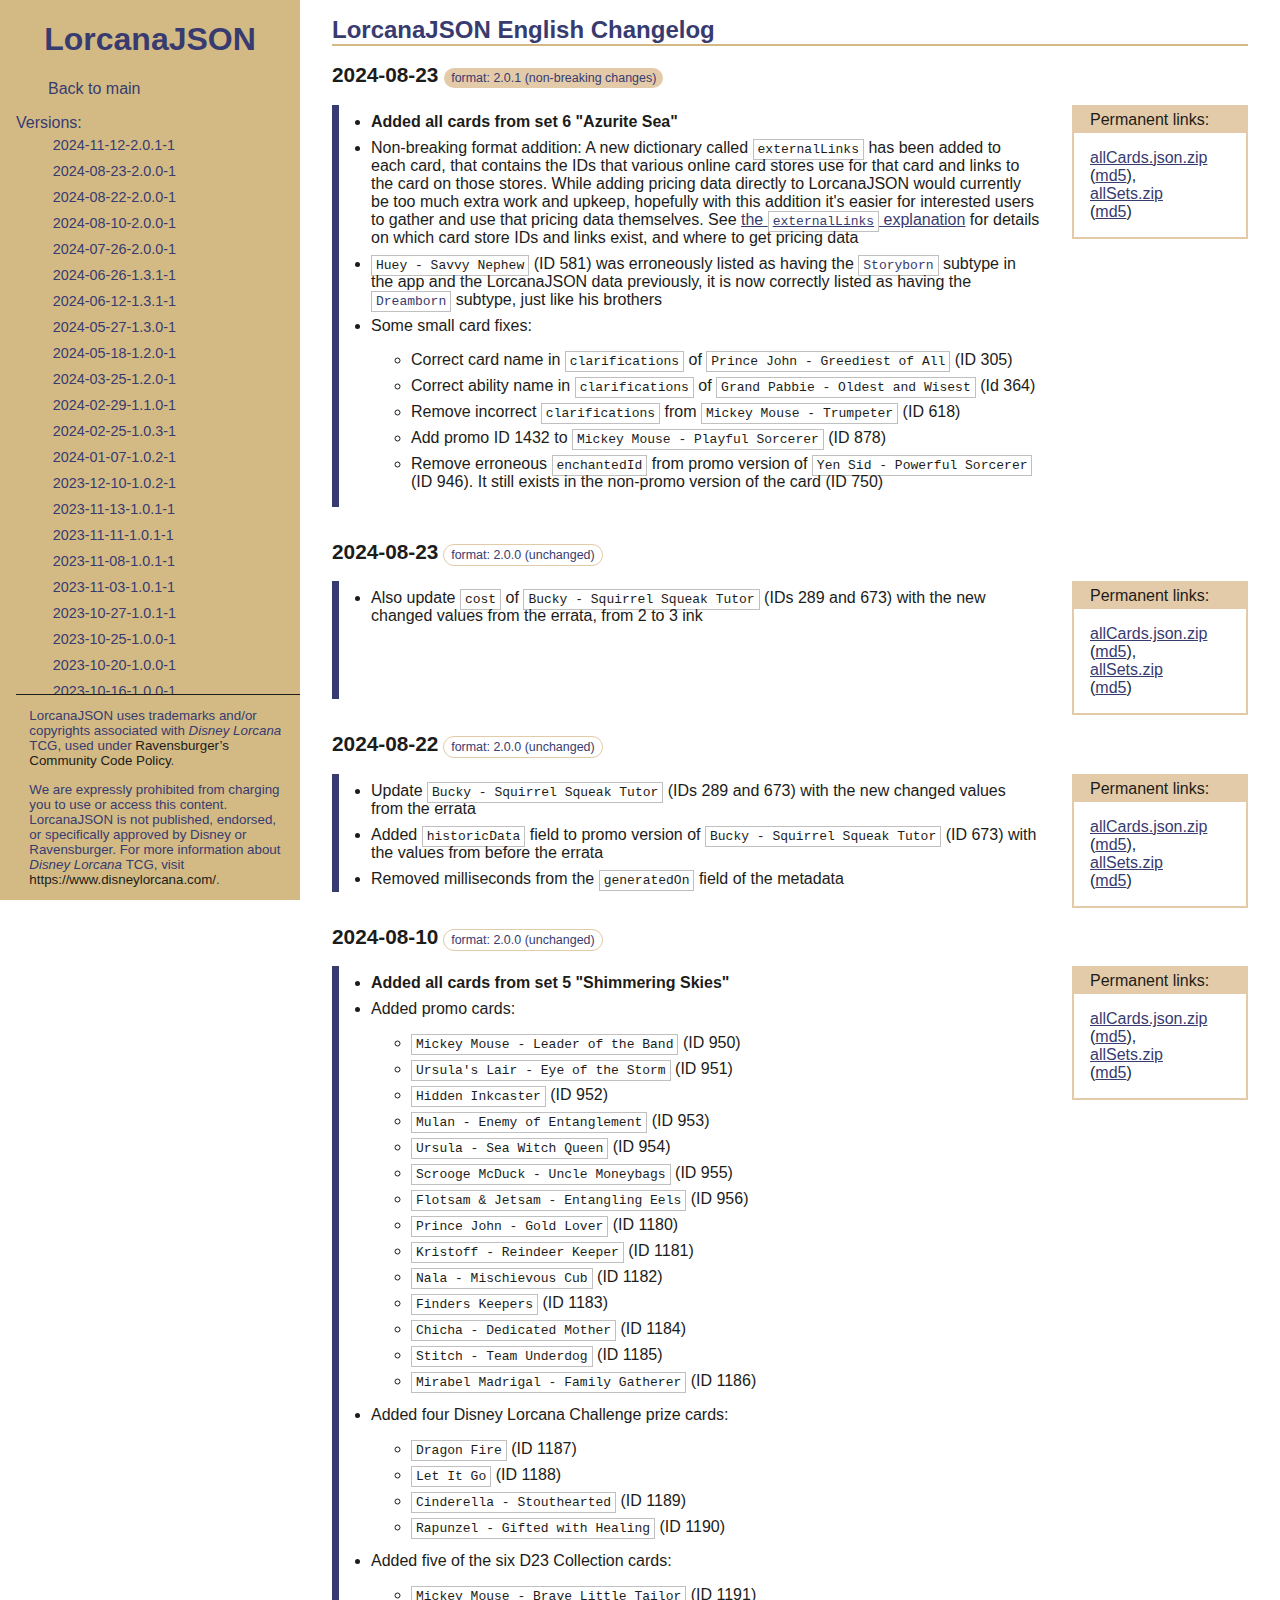
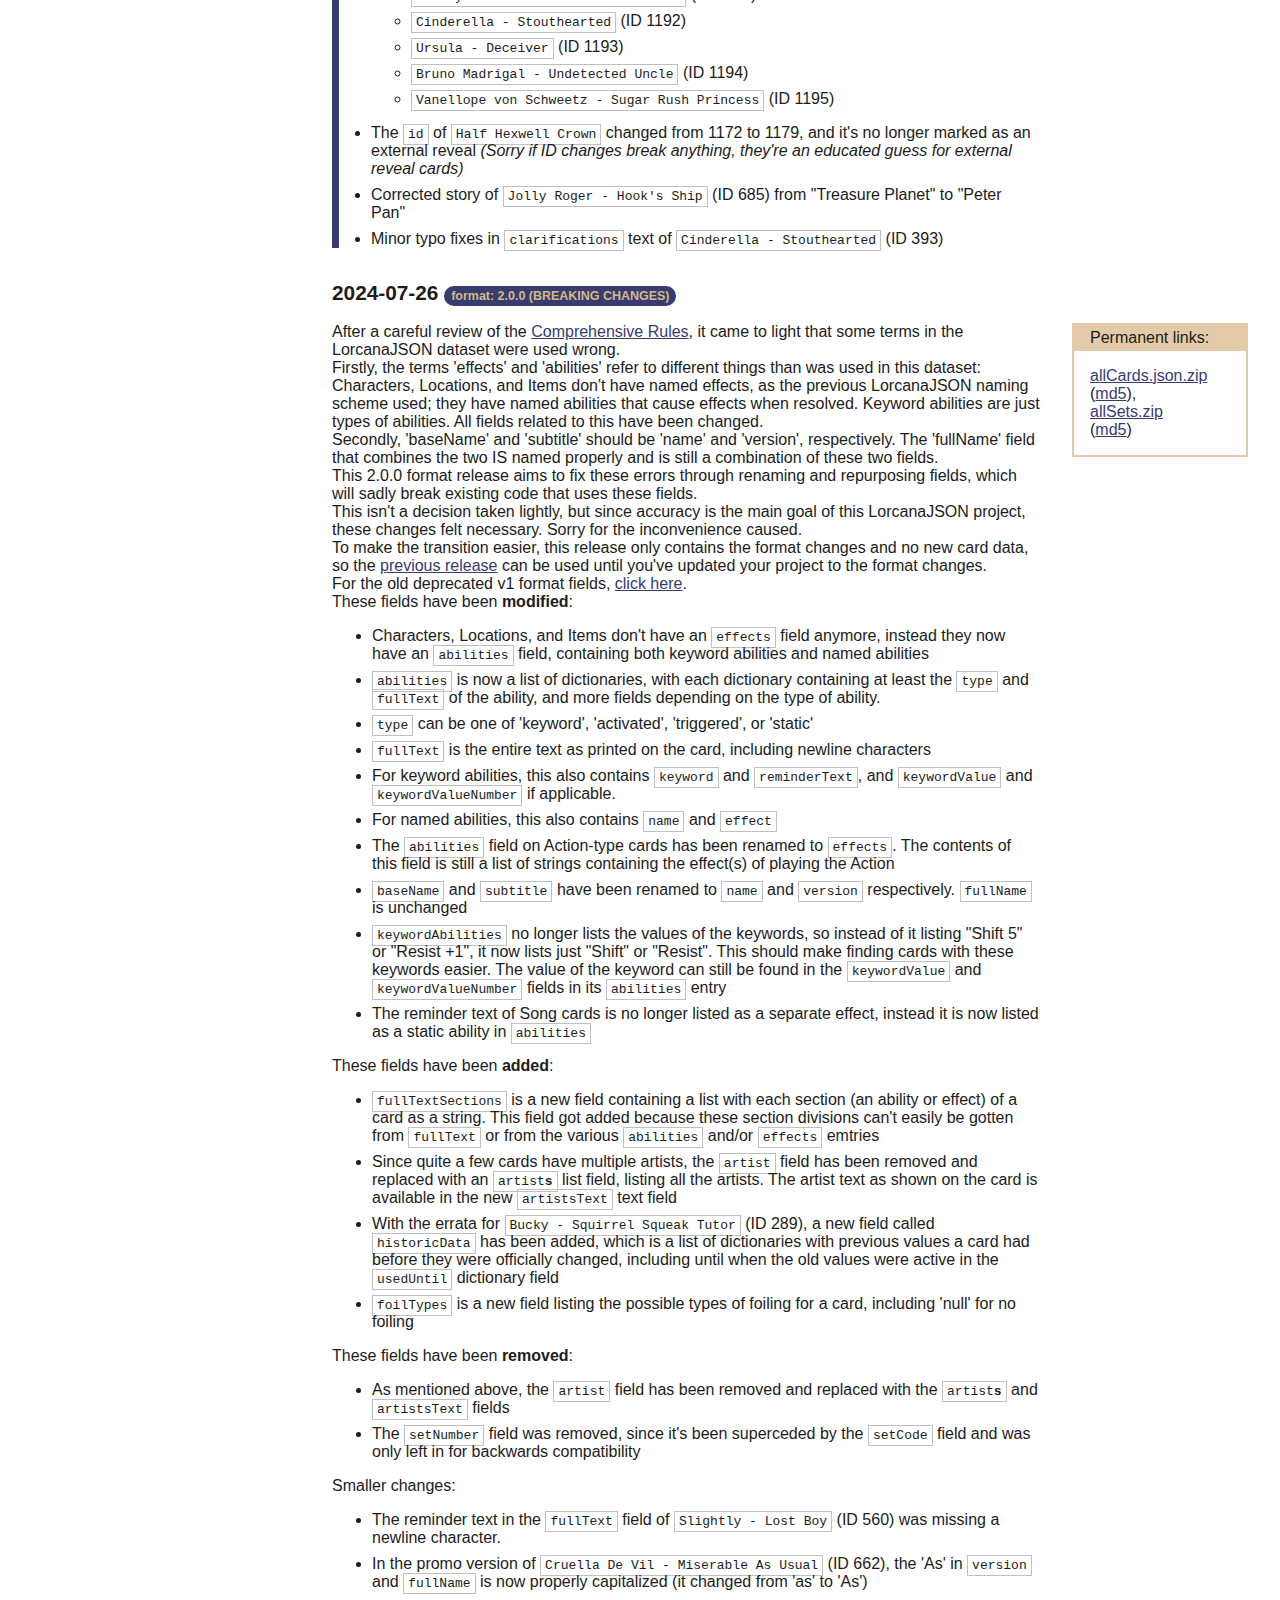
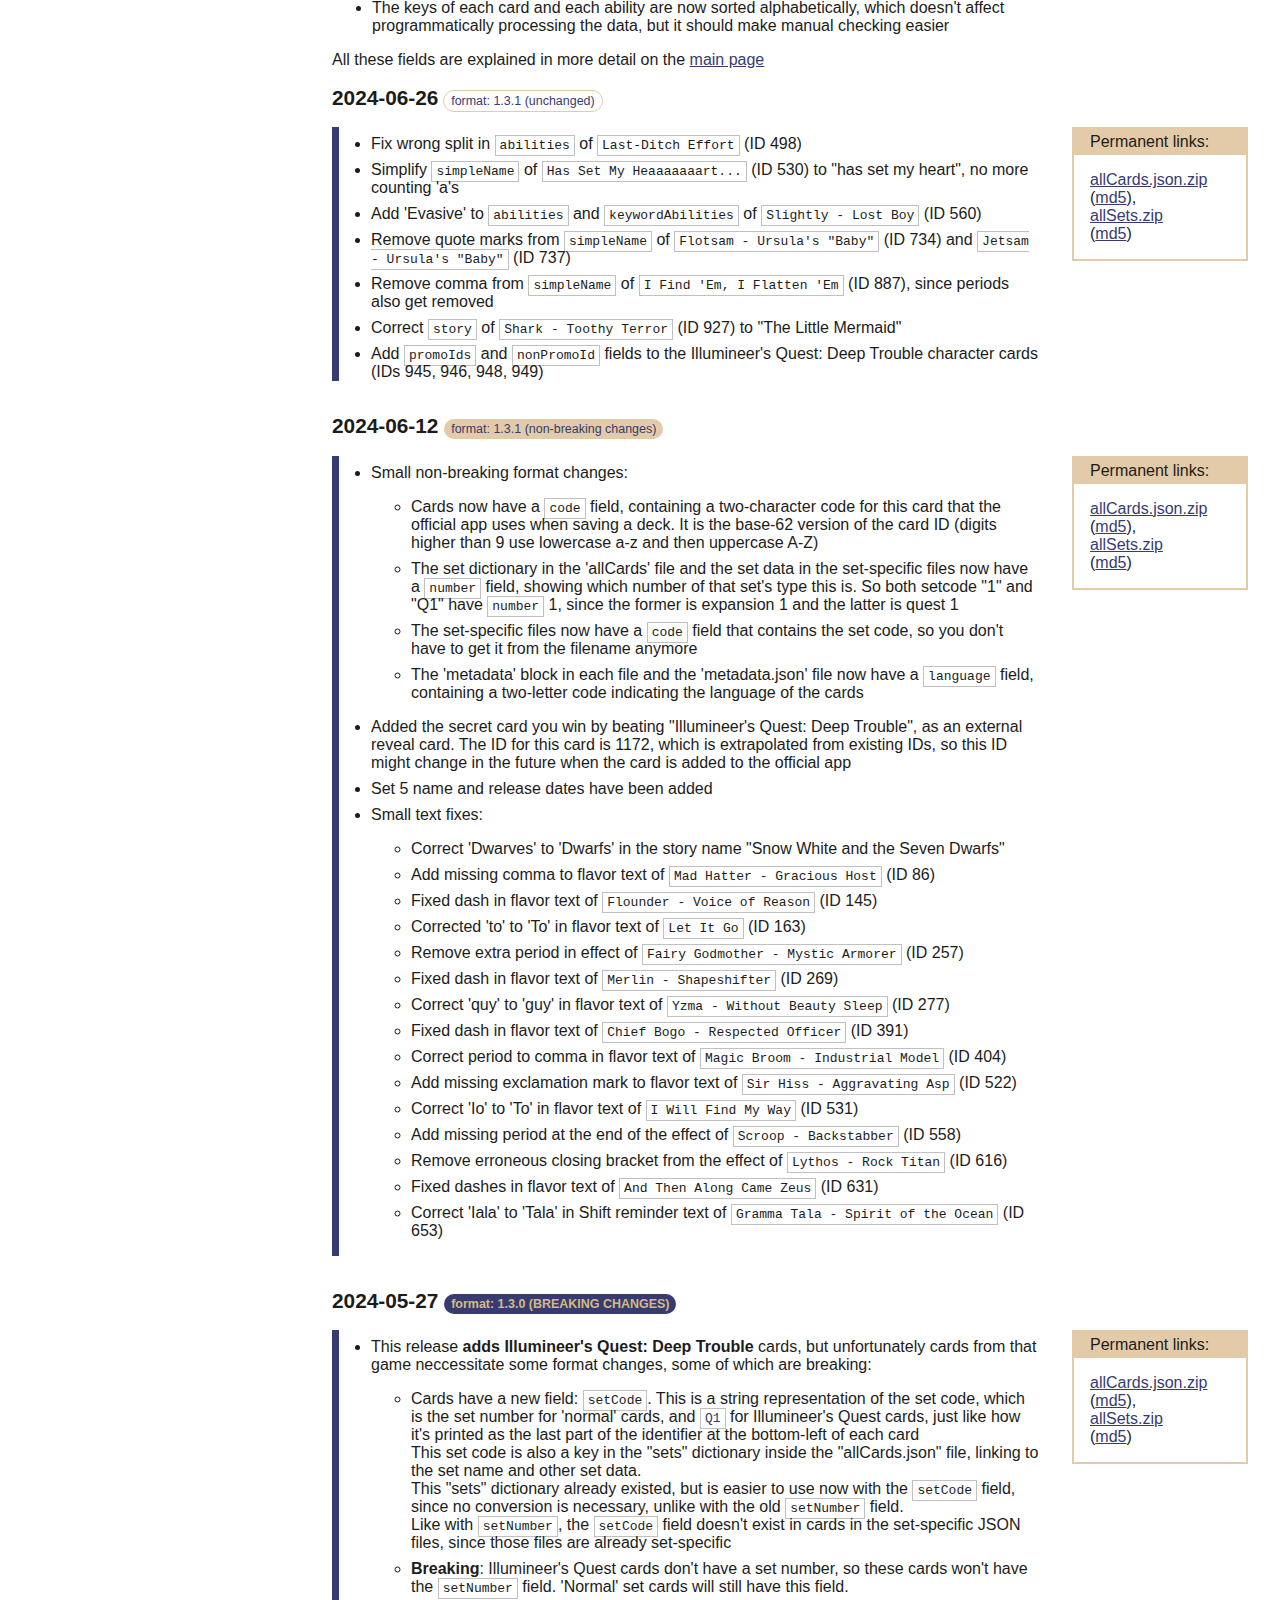
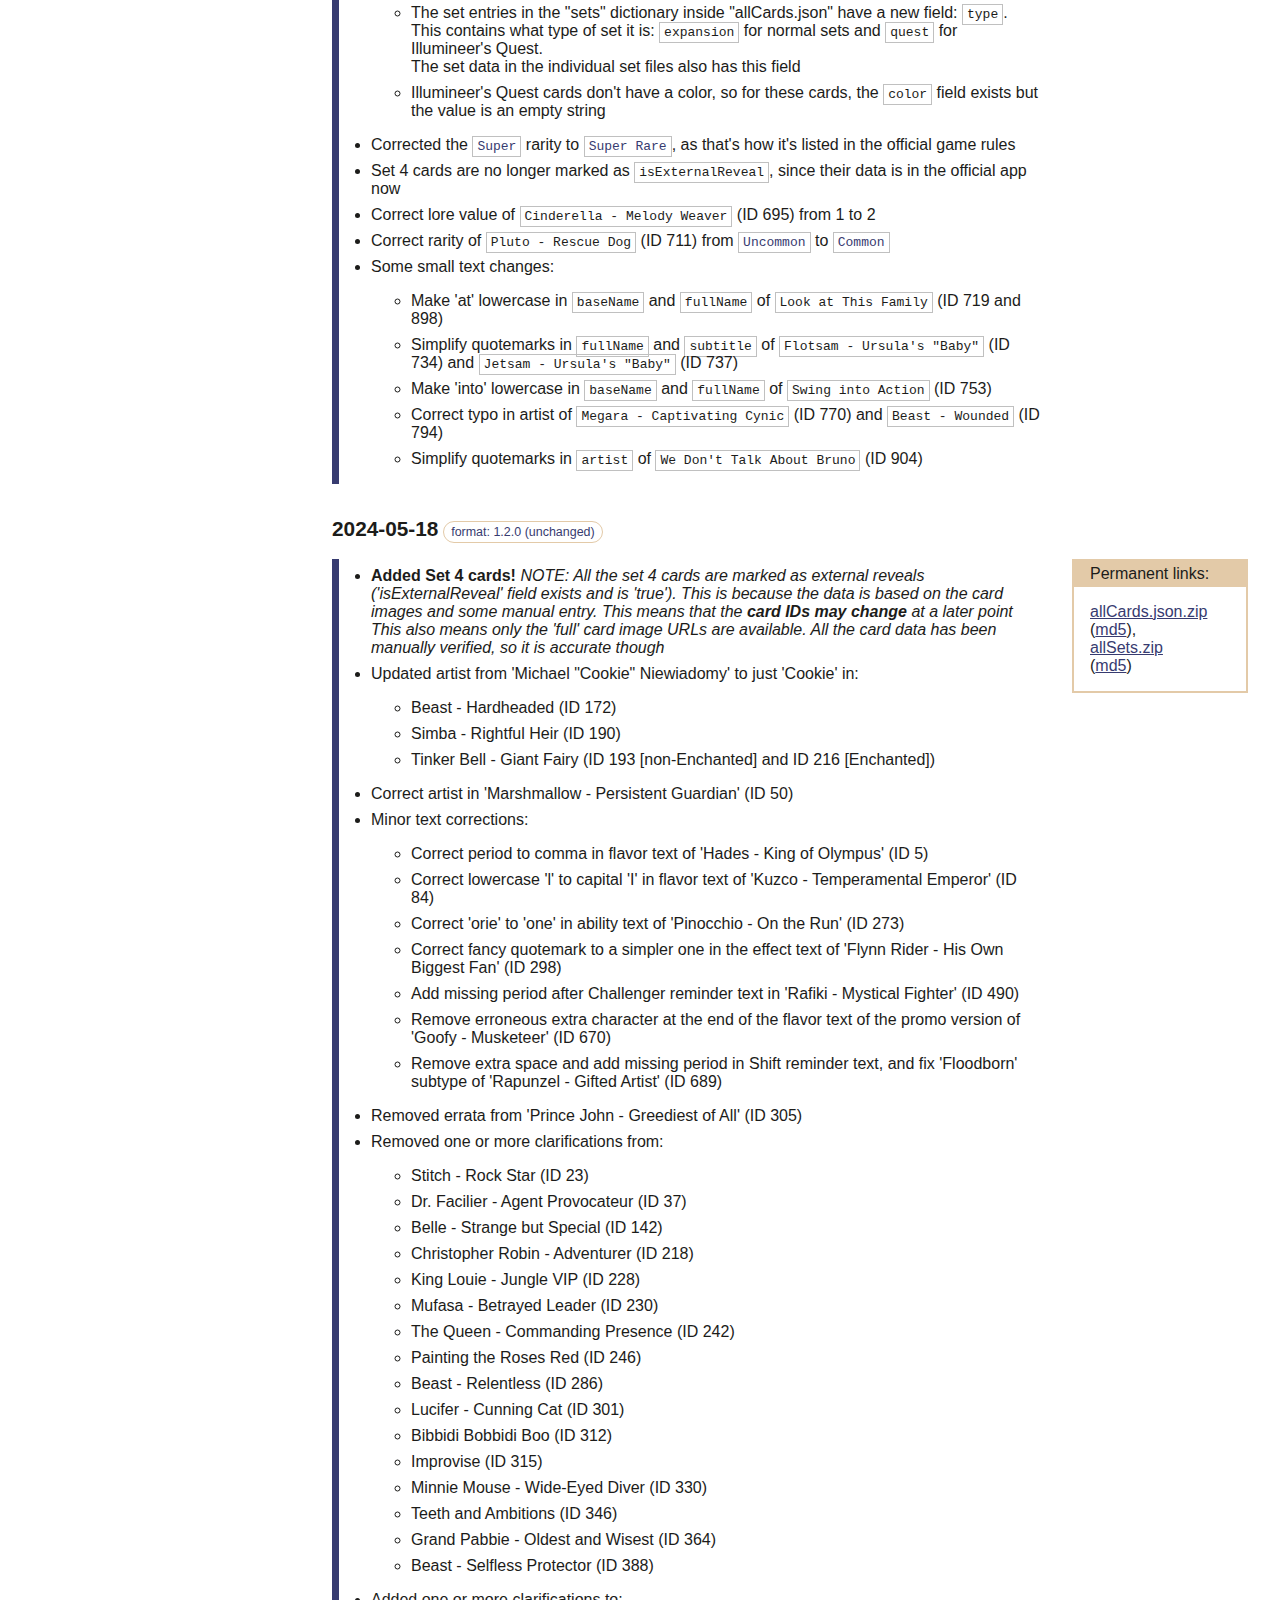
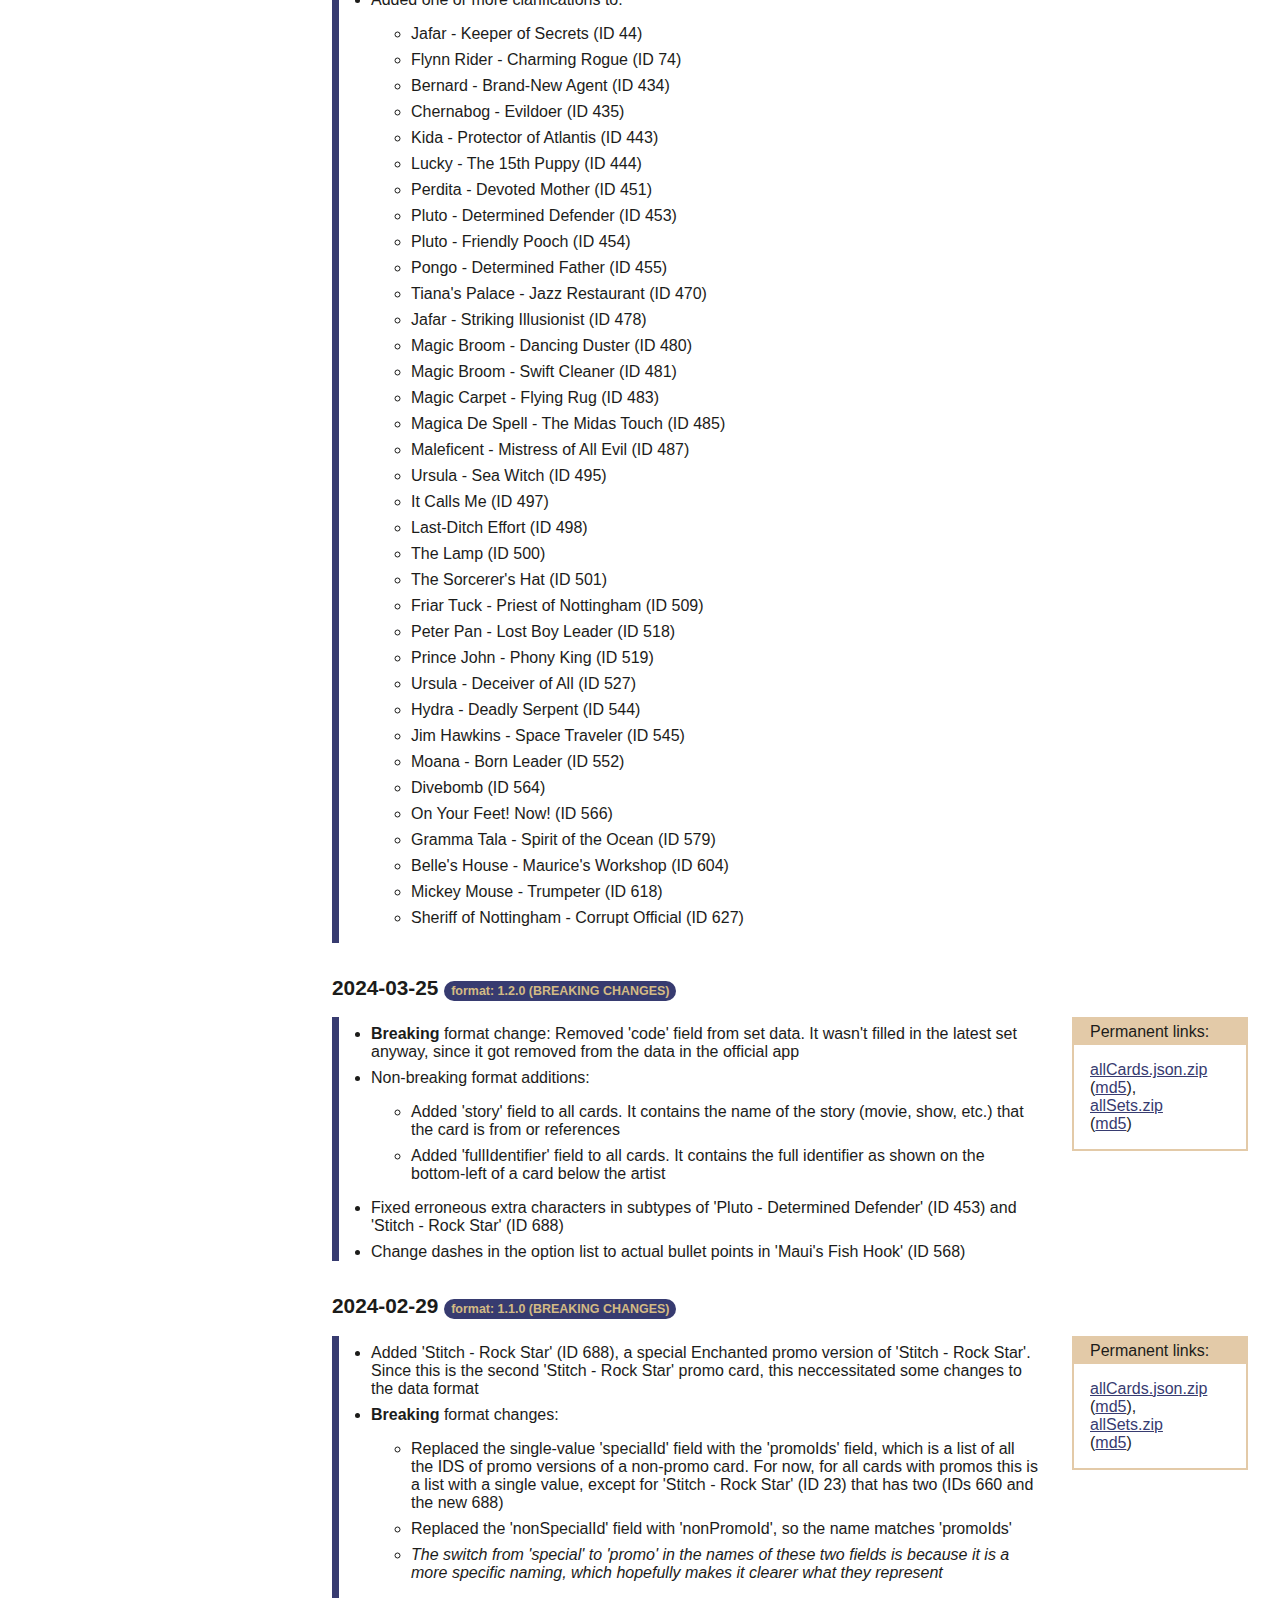
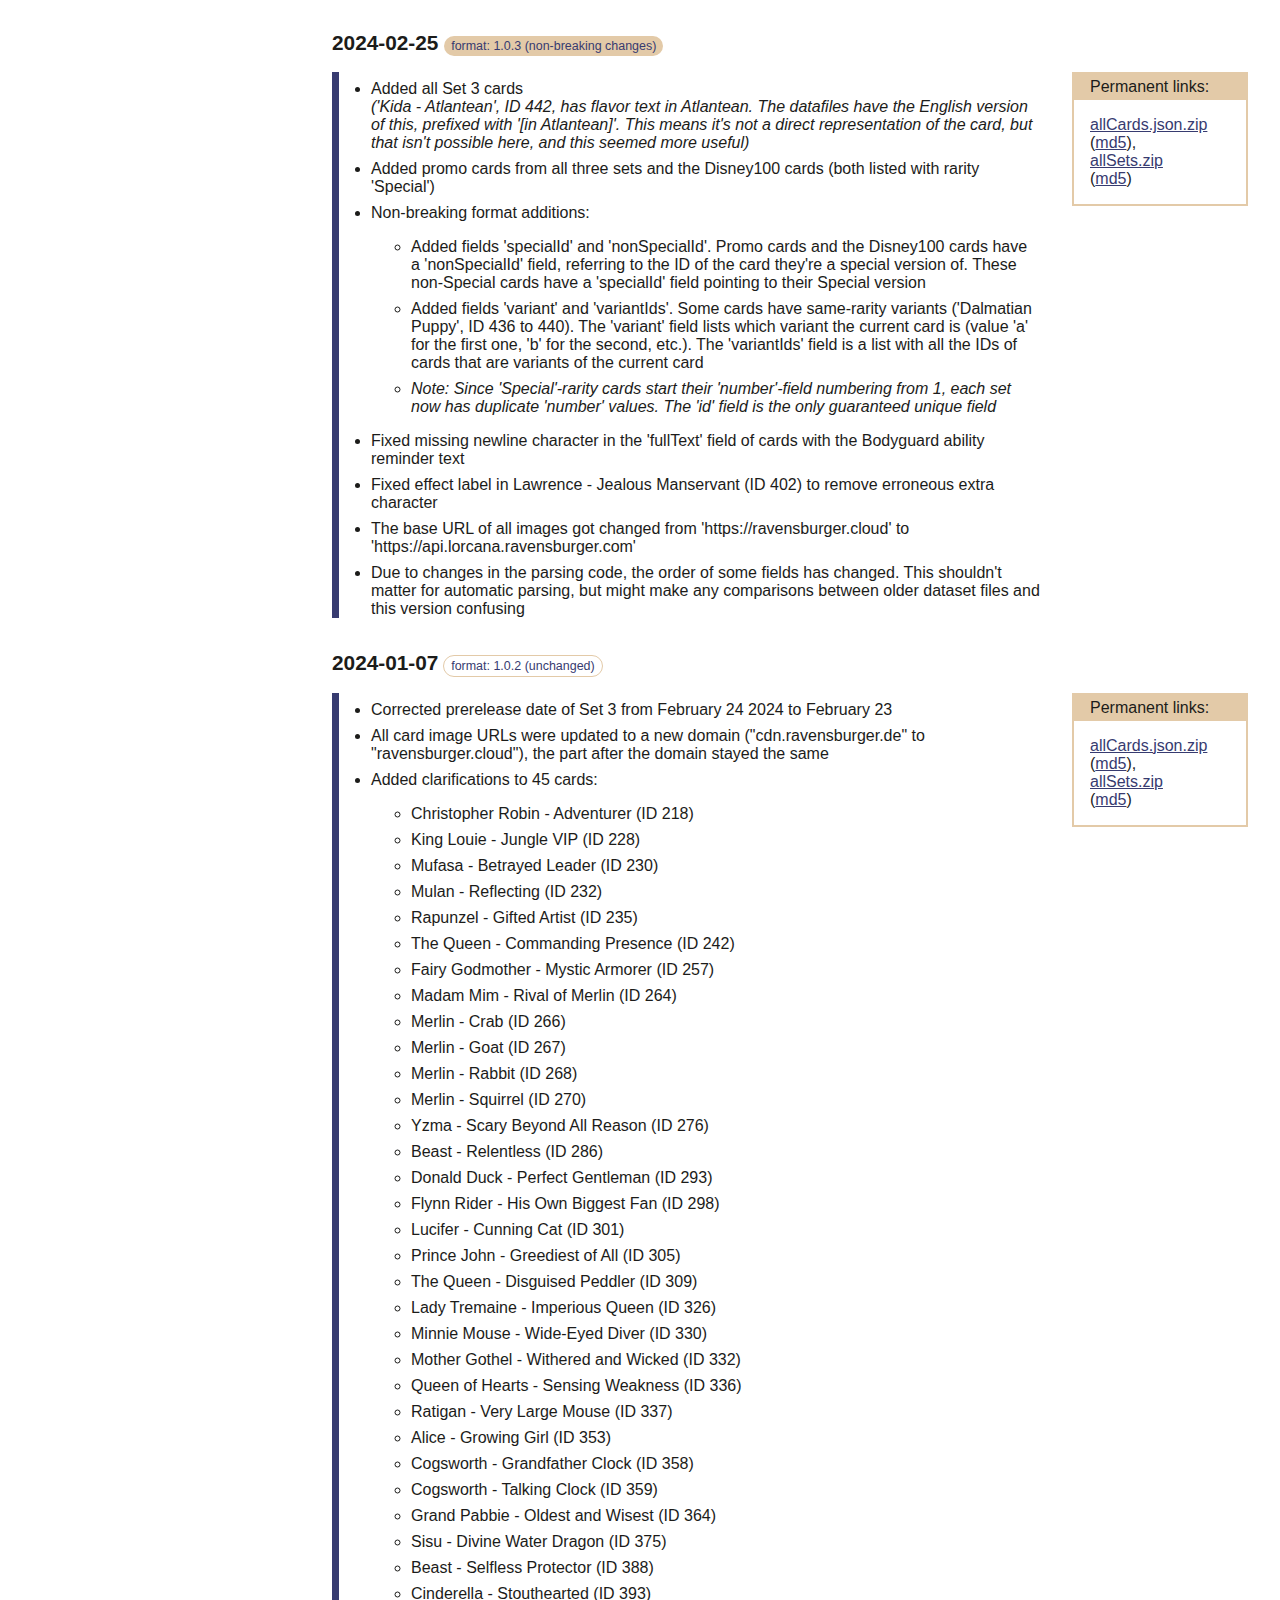
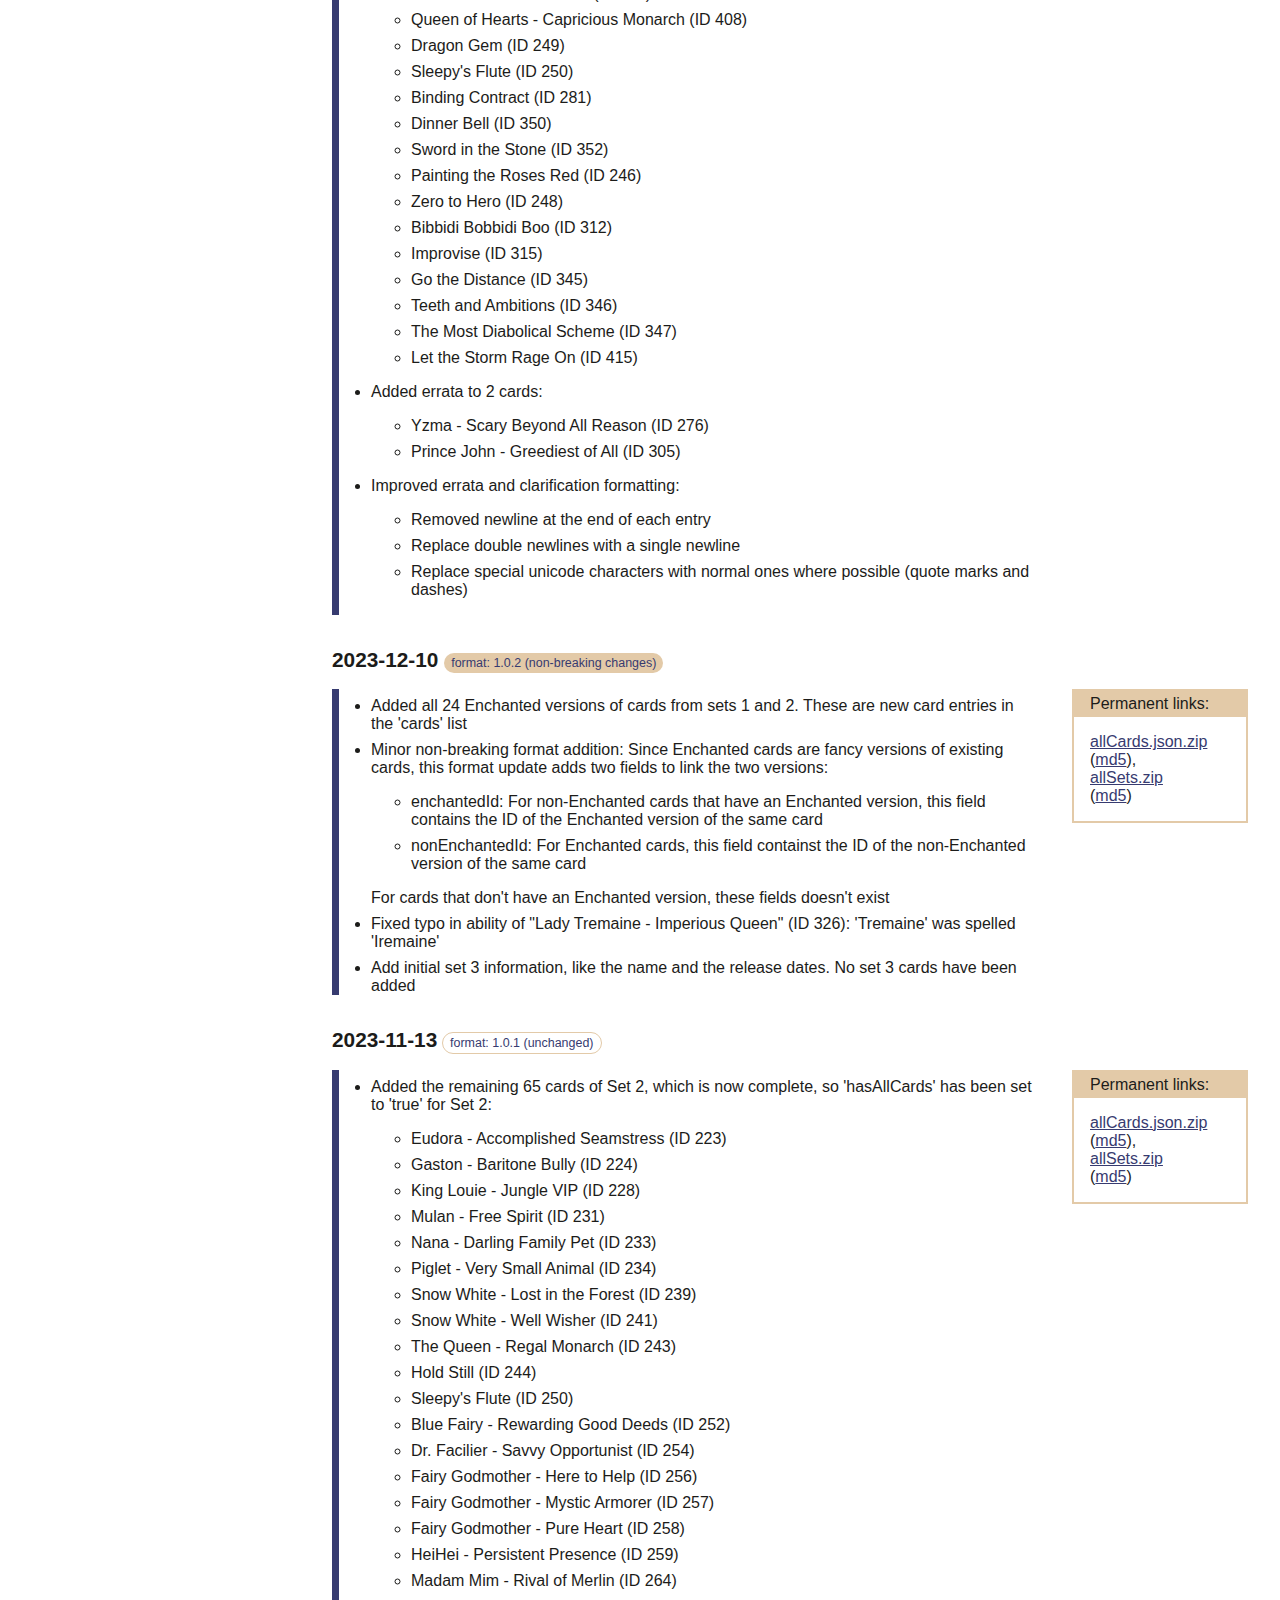
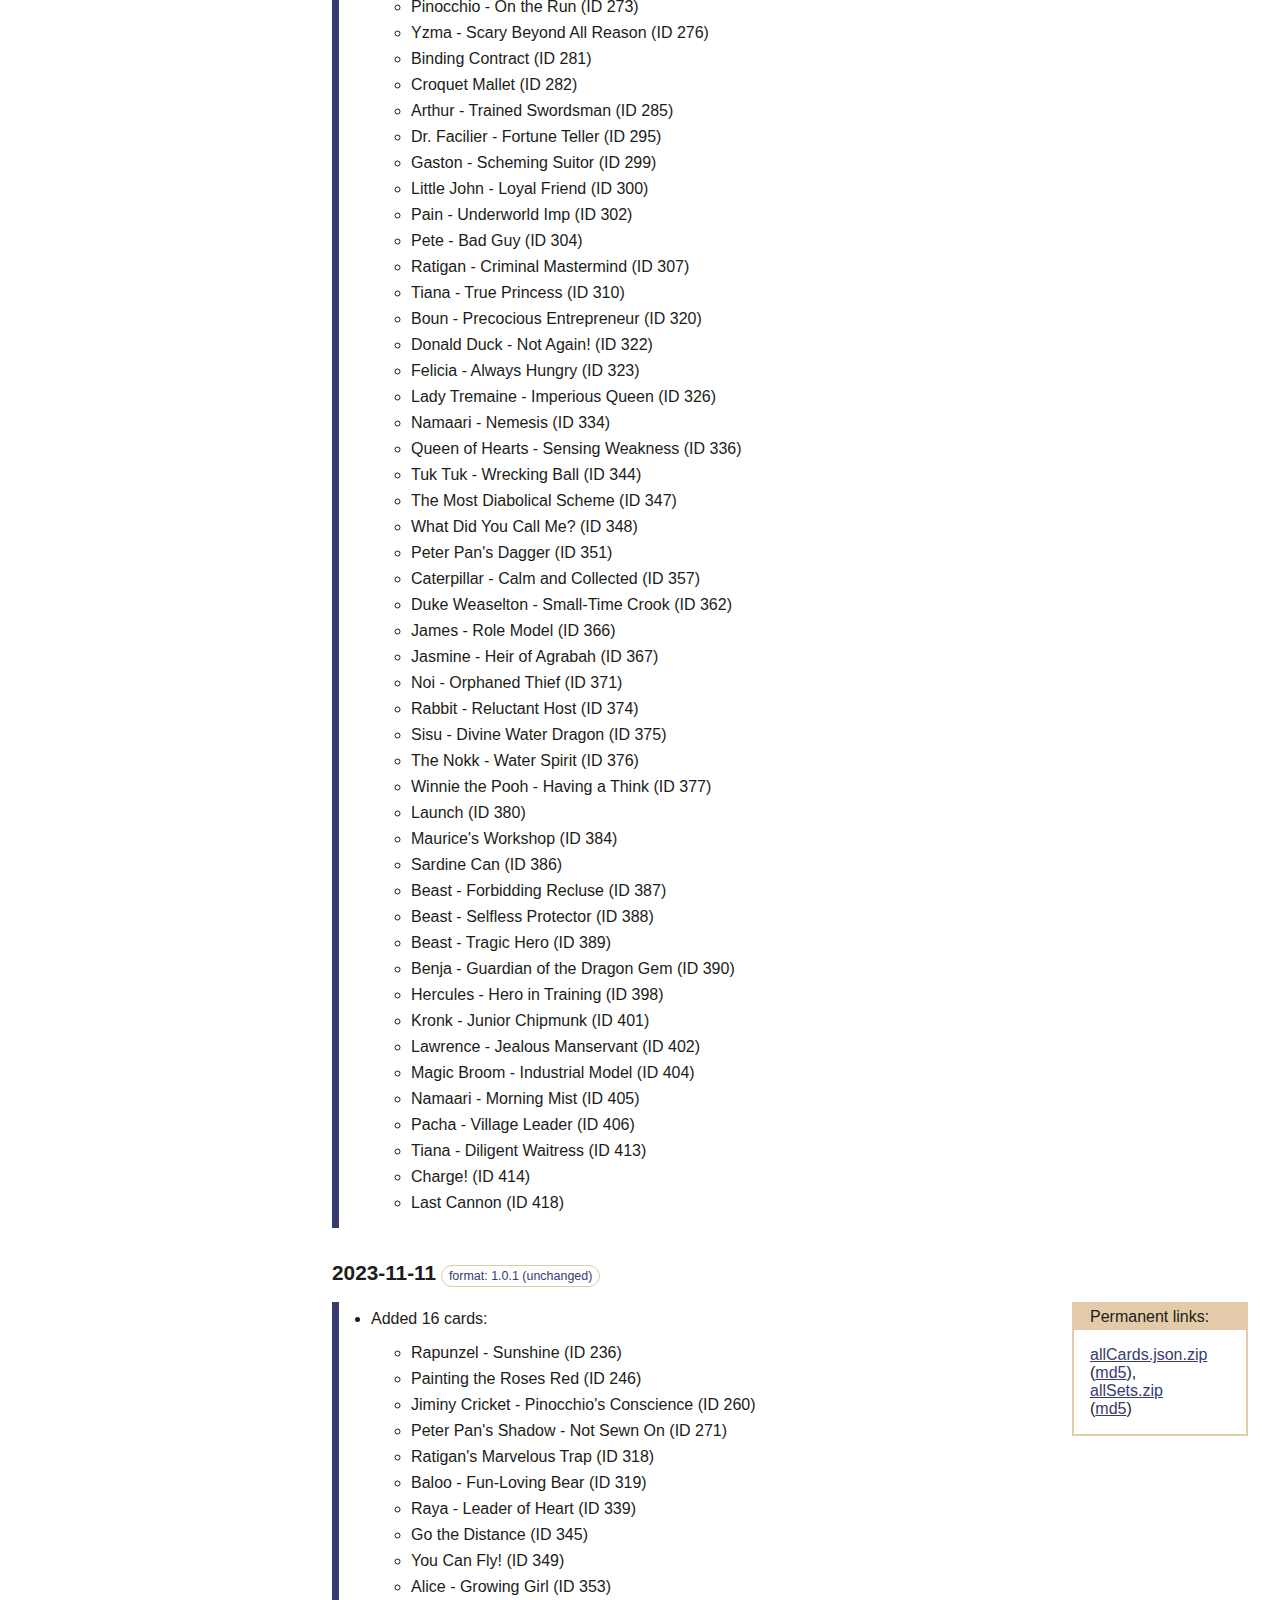
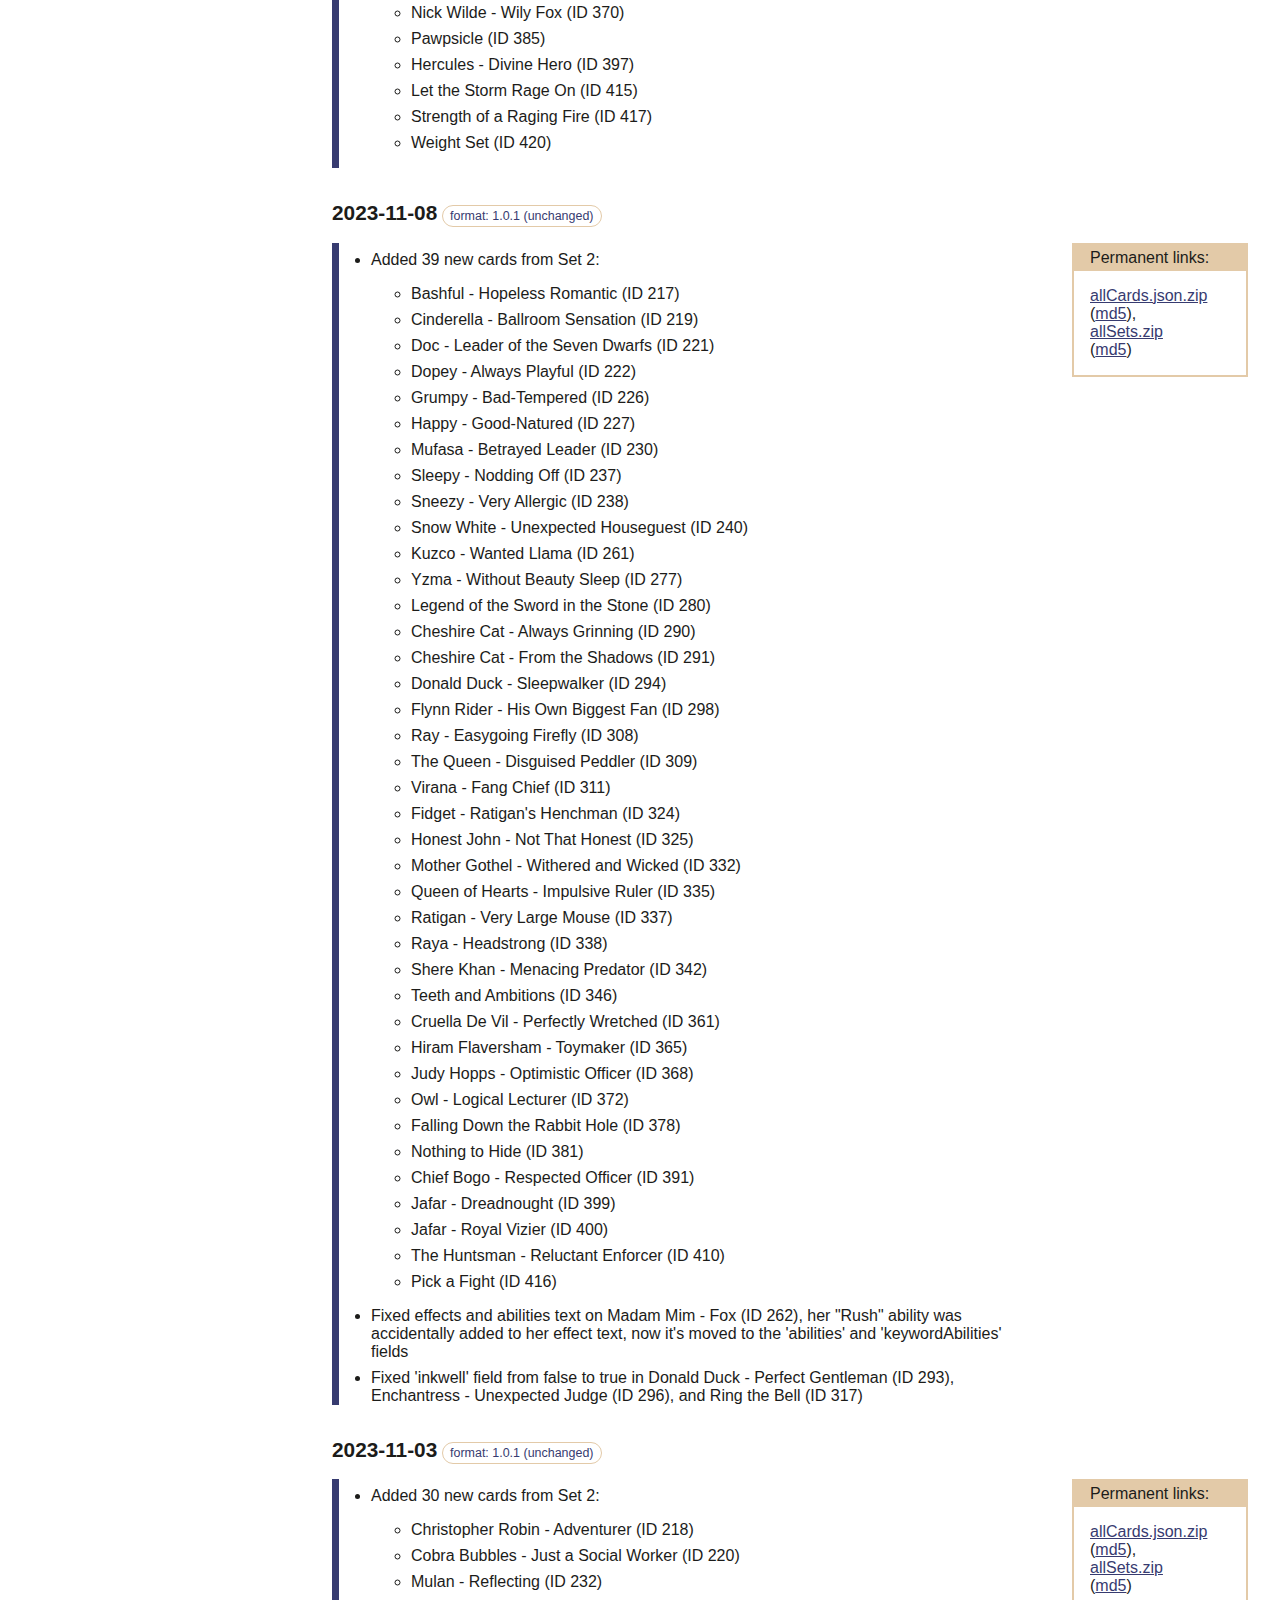
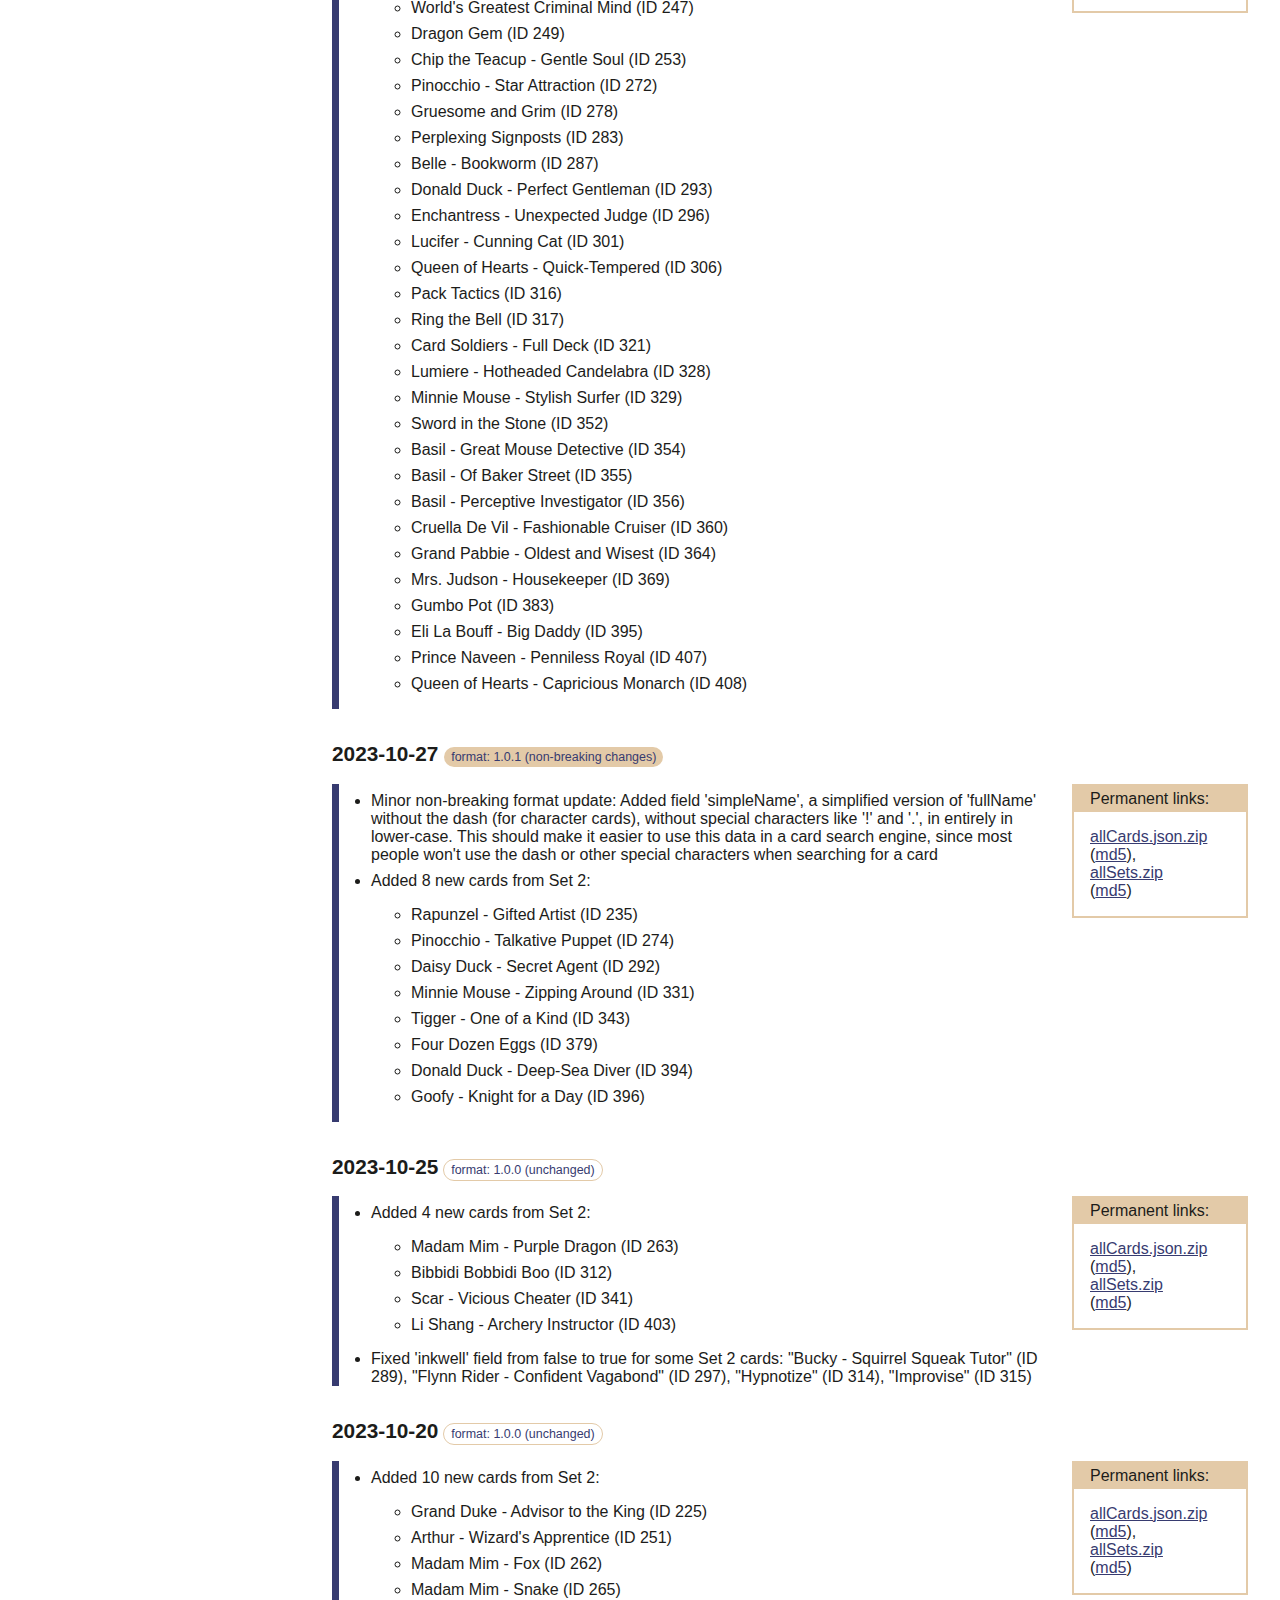
==== changelog.html @ c016c128 "Add changelog for adding Set 6 and 'externalLinks'" ====
<!DOCTYPE html>
<html lang="en">
<head>
    <meta charset="UTF-8">
    <meta name="viewport" content="width=device-width, initial-scale=1">
    <link rel="stylesheet" href="styles.css"/>
    <title>LorcanaJSON English Changelog</title>
    <meta name="description" content="LorcanaJSON - Disney Lorcana card info in an easy data format"/>
    <meta name="robots" content="index,nofollow"/>
</head>

<body>
<input type="checkbox" id="sidebar-button" autocomplete="off" />
<aside id="sidebar">
    <h1>LorcanaJSON</h1>
    <ul>
        <li>
            <a href="index.html"><i18n>Back to main</i18n></a>
        </li>
    </ul>
    <p>
        <i18n>Versions:</i18n>
    </p>
    <ul id="versions-toc">
        <li><a href="#v2024-11-12-2.0.1-1">2024-11-12-2.0.1-1</a></li>
        <li><a href="#v2024-08-23-2.0.0-1">2024-08-23-2.0.0-1</a></li>
        <li><a href="#v2024-08-22-2.0.0-1">2024-08-22-2.0.0-1</a></li>
        <li><a href="#v2024-08-10-2.0.0-1">2024-08-10-2.0.0-1</a></li>
        <li><a href="#v2024-07-26-2.0.0-1">2024-07-26-2.0.0-1</a></li>
        <li><a href="#v2024-06-26-1.3.1-1">2024-06-26-1.3.1-1</a></li>
        <li><a href="#v2024-06-12-1.3.1-1">2024-06-12-1.3.1-1</a></li>
        <li><a href="#v2024-05-27-1.3.0-1">2024-05-27-1.3.0-1</a></li>
        <li><a href="#v2024-05-18-1.2.0-1">2024-05-18-1.2.0-1</a></li>
        <li><a href="#v2024-03-25-1.2.0-1">2024-03-25-1.2.0-1</a></li>
        <li><a href="#v2024-02-29-1.1.0-1">2024-02-29-1.1.0-1</a></li>
        <li><a href="#v2024-02-25-1.0.3-1">2024-02-25-1.0.3-1</a></li>
        <li><a href="#v2024-01-07-1.0.2-1">2024-01-07-1.0.2-1</a></li>
        <li><a href="#v2023-12-10-1.0.2-1">2023-12-10-1.0.2-1</a></li>
        <li><a href="#v2023-11-13-1.0.1-1">2023-11-13-1.0.1-1</a></li>
        <li><a href="#v2023-11-11-1.0.1-1">2023-11-11-1.0.1-1</a></li>
        <li><a href="#v2023-11-08-1.0.1-1">2023-11-08-1.0.1-1</a></li>
        <li><a href="#v2023-11-03-1.0.1-1">2023-11-03-1.0.1-1</a></li>
        <li><a href="#v2023-10-27-1.0.1-1">2023-10-27-1.0.1-1</a></li>
        <li><a href="#v2023-10-25-1.0.0-1">2023-10-25-1.0.0-1</a></li>
        <li><a href="#v2023-10-20-1.0.0-1">2023-10-20-1.0.0-1</a></li>
        <li><a href="#v2023-10-16-1.0.0-1">2023-10-16-1.0.0-1</a></li>
        <li><a href="#v2023-10-10-1.0.0-1">2023-10-10-1.0.0-1</a></li>
        <li><a href="#v2023-10-08-1.0.0-1">2023-10-08-1.0.0-1</a></li>
    </ul>

    <footer>
        <p>
            <i18n>
                LorcanaJSON uses trademarks and/or copyrights associated with
                <span class="lorcana">Disney Lorcana <span class="TCG">TCG</span></span>, used under
                <a href="https://cdn.ravensburger.com/lorcana/community-code-en" target="_blank">Ravensburger’s Community Code Policy</a>.
            </i18n>
        </p>
        <p>
            <i18n>
                We are expressly prohibited from charging you to use or access this content. LorcanaJSON is not published,
                endorsed, or specifically approved by Disney or Ravensburger.
                For more information about <span class="lorcana">Disney Lorcana <span class="TCG">TCG</span></span>,
                visit <a href="https://www.disneylorcana.com/en-US/" target="_blank">https://www.disneylorcana.com/</a>.
            </i18n>
        </p>
    </footer>
</aside>

<article id="main">
    <section>
        <h1>LorcanaJSON English Changelog</h1>

        <h2 id="v2024-11-12-2.0.1-1">2024-08-23 <span class="format nonbreaking">2.0.1</span></h2>
        <div class="version">
            <ul>
                <li><b>Added all cards from set 6 "Azurite Sea"</b></li>
                <li>Non-breaking format addition: A new dictionary called <code class="field">externalLinks</code> has been added to each card, that contains the IDs that various online card stores use for that card and links to the card on those stores.
                    While adding pricing data directly to LorcanaJSON would currently be too much extra work and upkeep, hopefully with this addition it's easier for interested users to gather and use that pricing data themselves.
                    See <a href="/index.html#field-explanation">the <code class="field">externalLinks</code> explanation</a> for details on which card store IDs and links exist, and where to get pricing data</li>
                <li><code class="card-name">Huey - Savvy Nephew</code> (ID 581) was erroneously listed as having the <code class="on-card">Storyborn</code> subtype in the app and the LorcanaJSON data previously, it is now correctly listed as having the <code class="on-card">Dreamborn</code> subtype, just like his brothers</li>
                <li>Some small card fixes:
                    <ul>
                        <li>Correct card name in <code class="field">clarifications</code> of <code class="card-name">Prince John - Greediest of All</code> (ID 305)</li>
                        <li>Correct ability name in <code class="field">clarifications</code> of <code class="card-name">Grand Pabbie - Oldest and Wisest</code> (Id 364)</li>
                        <li>Remove incorrect <code class="field">clarifications</code> from <code class="card-name">Mickey Mouse - Trumpeter</code> (ID 618)</li>
                        <li>Add promo ID 1432 to <code class="card-name">Mickey Mouse - Playful Sorcerer</code> (ID 878)</li>
                        <li>Remove erroneous <code class="field">enchantedId</code> from promo version of <code class="card-name">Yen Sid - Powerful Sorcerer</code> (ID 946). It still exists in the non-promo version of the card (ID 750)</li>
                    </ul>
                </li>
            </ul>
            <aside class="links">
                <header>
                    <i18n>Permanent links:</i18n>
                </header>
                <a class="download" href="files/2024-11-12-2.0.1-1/en/allCards.json.zip">allCards.json.zip</a>
                (<a class="md5" href="files/2024-11-12-2.0.1-1/en/allCards.json.zip.md5">md5</a>),
                <a class="download" href="files/2024-11-12-2.0.1-1/en/sets/allSets.zip">allSets.zip</a>
                (<a class="md5" href="files/2024-11-12-2.0.1-1/en/sets/allSets.zip.md5">md5</a>)
            </aside>
        </div>

        <h2 id="v2024-08-23-2.0.0-1">2024-08-23 <span class="format unchanged">2.0.0</span></h2>
        <div class="version">
            <ul>
                <li>Also update <code class="field">cost</code> of <code class="card-name">Bucky - Squirrel Squeak Tutor</code> (IDs 289 and 673) with the new changed values from the errata, from 2 to 3 ink</li>
            </ul>
            <aside class="links">
                <header>
                    <i18n>Permanent links:</i18n>
                </header>
                <a class="download" href="files/2024-08-23-2.0.0-1/en/allCards.json.zip">allCards.json.zip</a>
                (<a class="md5" href="files/2024-08-23-2.0.0-1/en/allCards.json.zip.md5">md5</a>),
                <a class="download" href="files/2024-08-23-2.0.0-1/en/sets/allSets.zip">allSets.zip</a>
                (<a class="md5" href="files/2024-08-23-2.0.0-1/en/sets/allSets.zip.md5">md5</a>)
            </aside>
        </div>
        
        <h2 id="v2024-08-22-2.0.0-1">2024-08-22 <span class="format unchanged">2.0.0</span></h2>
        <div class="version">
            <ul>
                <li>Update <code class="card-name">Bucky - Squirrel Squeak Tutor</code> (IDs 289 and 673) with the new changed values from the errata</li>
                <li>Added <code class="field">historicData</code> field to promo version of <code class="card-name">Bucky - Squirrel Squeak Tutor</code> (ID 673) with the values from before the errata</li>
                <li>Removed milliseconds from the <code class="field">generatedOn</code> field of the metadata</li>
            </ul>
            <aside class="links">
                <header>
                    <i18n>Permanent links:</i18n>
                </header>
                <a class="download" href="files/2024-08-22-2.0.0-1/en/allCards.json.zip">allCards.json.zip</a>
                (<a class="md5" href="files/2024-08-22-2.0.0-1/en/allCards.json.zip.md5">md5</a>),
                <a class="download" href="files/2024-08-22-2.0.0-1/en/sets/allSets.zip">allSets.zip</a>
                (<a class="md5" href="files/2024-08-22-2.0.0-1/en/sets/allSets.zip.md5">md5</a>)
            </aside>
        </div>

        <h2 id="v2024-08-10-2.0.0-1">2024-08-10 <span class="format unchanged">2.0.0</span></h2>
        <div class="version">
            <ul>
                <li><b>Added all cards from set 5 "Shimmering Skies"</b></li>
                <li>
                    Added promo cards:
                    <ul>
                        <li><code class="card-name">Mickey Mouse - Leader of the Band</code> (ID 950)</li>
                        <li><code class="card-name">Ursula's Lair - Eye of the Storm</code> (ID 951)</li>
                        <li><code class="card-name">Hidden Inkcaster</code> (ID 952)</li>
                        <li><code class="card-name">Mulan - Enemy of Entanglement</code> (ID 953)</li>
                        <li><code class="card-name">Ursula - Sea Witch Queen</code> (ID 954)</li>
                        <li><code class="card-name">Scrooge McDuck - Uncle Moneybags</code> (ID 955)</li>
                        <li><code class="card-name">Flotsam & Jetsam - Entangling Eels</code> (ID 956)</li>
                        <li><code class="card-name">Prince John - Gold Lover</code> (ID 1180)</li>
                        <li><code class="card-name">Kristoff - Reindeer Keeper</code> (ID 1181)</li>
                        <li><code class="card-name">Nala - Mischievous Cub</code> (ID 1182)</li>
                        <li><code class="card-name">Finders Keepers</code> (ID 1183)</li>
                        <li><code class="card-name">Chicha - Dedicated Mother</code> (ID 1184)</li>
                        <li><code class="card-name">Stitch - Team Underdog</code> (ID 1185)</li>
                        <li><code class="card-name">Mirabel Madrigal - Family Gatherer</code> (ID 1186)</li>
                    </ul>
                </li>
                <li>Added four Disney Lorcana Challenge prize cards:
                    <ul>
                        <li><code class="card-name">Dragon Fire</code> (ID 1187)</li>
                        <li><code class="card-name">Let It Go</code> (ID 1188)</li>
                        <li><code class="card-name">Cinderella - Stouthearted</code> (ID 1189)</li>
                        <li><code class="card-name">Rapunzel - Gifted with Healing</code> (ID 1190)</li>
                    </ul>
                </li>
                <li>Added five of the six D23 Collection cards:
                    <ul>
                        <li><code class="card-name">Mickey Mouse - Brave Little Tailor</code> (ID 1191)</li>
                        <li><code class="card-name">Cinderella - Stouthearted</code> (ID 1192)</li>
                        <li><code class="card-name">Ursula - Deceiver</code> (ID 1193)</li>
                        <li><code class="card-name">Bruno Madrigal - Undetected Uncle</code> (ID 1194)</li>
                        <li><code class="card-name">Vanellope von Schweetz - Sugar Rush Princess</code> (ID 1195)</li>
                    </ul>
                </li>
                <li>The <code class="field">id</code> of <code class="card-name">Half Hexwell Crown</code> changed from 1172 to 1179, and it's no longer marked as an external reveal <i>(Sorry if ID changes break anything, they're an educated guess for external reveal cards)</i></li>
                <li>Corrected story of <code class="card-name">Jolly Roger - Hook's Ship</code> (ID 685) from "Treasure Planet" to "Peter Pan"</li>
                <li>Minor typo fixes in <code class="field">clarifications</code> text of <code class="card-name">Cinderella - Stouthearted</code> (ID 393)</li>
            </ul>
            <aside class="links">
                <header>
                    <i18n>Permanent links:</i18n>
                </header>
                <a class="download" href="files/2024-08-10-2.0.0-1/en/allCards.json.zip">allCards.json.zip</a>
                (<a class="md5" href="files/2024-08-10-2.0.0-1/en/allCards.json.zip.md5">md5</a>),
                <a class="download" href="files/2024-08-10-2.0.0-1/en/sets/allSets.zip">allSets.zip</a>
                (<a class="md5" href="files/2024-08-10-2.0.0-1/en/sets/allSets.zip.md5">md5</a>)
            </aside>
        </div>

        <h2 id="v2024-07-26-2.0.0-1">2024-07-26 <span class="format breaking">2.0.0</span></h2>
        <div class="version">
            <div>
                After a careful review of the <a href="https://files.disneylorcana.com/Disney%20Lorcana%20Comprehensive%20Rules%20-%20EN%20-%2005.21.24.pdf" target="_blank">Comprehensive Rules</a>,
                it came to light that some terms in the LorcanaJSON dataset were used wrong.<br />
                Firstly, the terms 'effects' and 'abilities' refer to different things than was used in this dataset:
                Characters, Locations, and Items don't have named effects, as the previous LorcanaJSON naming scheme used; they have named abilities that cause effects when resolved. Keyword abilities are just types of abilities. All fields related to this have been changed.<br />
                Secondly, 'baseName' and 'subtitle' should be 'name' and 'version', respectively. The 'fullName' field that combines the two IS named properly and is still a combination of these two fields.<br />
                This 2.0.0 format release aims to fix these errors through renaming and repurposing fields, which will sadly break existing code that uses these fields.<br />
                This isn't a decision taken lightly, but since accuracy is the main goal of this LorcanaJSON project, these changes felt necessary. Sorry for the inconvenience caused.<br />
                To make the transition easier, this release only contains the format changes and no new card data, so the <a href="#v2024-06-26-1.3.1-1">previous release</a> can be used until you've updated your project to the format changes.<br />
                For the old deprecated v1 format fields, <a href="cardExplanations_formatV1.html">click here</a>.<br />
                These fields have been <b>modified</b>:
                <ul>
                    <li>Characters, Locations, and Items don't have an <code class="field">effects</code> field anymore, instead they now have an <code class="field">abilities</code> field, containing both keyword abilities and named abilities</li>
                    <li><code class="field">abilities</code> is now a list of dictionaries, with each dictionary containing at least the <code class="field">type</code> and <code class="field">fullText</code> of the ability, and more fields depending on the type of ability.</li>
                    <li><code class="field">type</code> can be one of 'keyword', 'activated', 'triggered', or 'static'</li>
                    <li><code class="field">fullText</code> is the entire text as printed on the card, including newline characters</li>
                    <li>For keyword abilities, this also contains <code class="field">keyword</code> and <code class="field">reminderText</code>, and <code class="field">keywordValue</code> and <code class="field">keywordValueNumber</code> if applicable.</li>
                    <li>For named abilities, this also contains <code class="field">name</code> and <code class="field">effect</code></li>
                    <li>The <code class="field">abilities</code> field on Action-type cards has been renamed to <code class="field">effects</code>. The contents of this field is still a list of strings containing the effect(s) of playing the Action</li>
                    <li><code class="field">baseName</code> and <code class="field">subtitle</code> have been renamed to <code class="field">name</code> and <code class="field">version</code> respectively. <code class="field">fullName</code> is unchanged</li>
                    <li><code class="field">keywordAbilities</code> no longer lists the values of the keywords, so instead of it listing "Shift 5" or "Resist +1", it now lists just "Shift" or "Resist". This should make finding cards with these keywords easier. The value of the keyword can still be found in the <code class="field">keywordValue</code> and <code class="field">keywordValueNumber</code> fields in its <code class="field">abilities</code> entry</li>
                    <li>The reminder text of Song cards is no longer listed as a separate effect, instead it is now listed as a static ability in <code class="field">abilities</code></li>
                </ul>
                These fields have been <b>added</b>:
                <ul>
                    <li><code class="field">fullTextSections</code> is a new field containing a list with each section (an ability or effect) of a card as a string. This field got added because these section divisions can't easily be gotten from <code class="field">fullText</code> or from the various <code class="field">abilities</code> and/or <code class="field">effects</code> emtries</li>
                    <li>Since quite a few cards have multiple artists, the <code class="field">artist</code> field has been removed and replaced with an <code class="field">artist<b>s</b></code> list field, listing all the artists. The artist text as shown on the card is available in the new <code class="field">artistsText</code> text field</li>
                    <li>With the errata for <code class="card-name">Bucky - Squirrel Squeak Tutor</code> (ID 289), a new field called <code class="field">historicData</code> has been added, which is a list of dictionaries with previous values a card had before they were officially changed, including until when the old values were active in the <code class="field">usedUntil</code> dictionary field</li>
                    <li><code class="field">foilTypes</code> is a new field listing the possible types of foiling for a card, including 'null' for no foiling</li>
                </ul>
                These fields have been <b>removed</b>:
                <ul>
                    <li>As mentioned above, the <code class="field">artist</code> field has been removed and replaced with the <code class="field">artist<b>s</b></code> and <code class="field">artistsText</code> fields</li>
                    <li>The <code class="field">setNumber</code> field was removed, since it's been superceded by the <code class="field">setCode</code> field and was only left in for backwards compatibility</li>
                </ul>
                Smaller changes:
                <ul>
                    <li>The reminder text in the <code class="field">fullText</code> field of <code class="card-name">Slightly - Lost Boy</code> (ID 560) was missing a newline character.</li>
                    <li>In the promo version of <code class="card-name">Cruella De Vil - Miserable As Usual</code> (ID 662), the 'As' in <code class="field">version</code> and <code class="field">fullName</code> is now properly capitalized (it changed from 'as' to 'As')</li>
                    <li>The keys of each card and each ability are now sorted alphabetically, which doesn't affect programmatically processing the data, but it should make manual checking easier</li>
                </ul>
                All these fields are explained in more detail on the <a href="https://lorcanajson.org/#field-explanation">main page</a>
            </div>
            <aside class="links">
                <header>
                    <i18n>Permanent links:</i18n>
                </header>
                <a class="download" href="files/2024-07-26-2.0.0-1/en/allCards.json.zip">allCards.json.zip</a>
                (<a class="md5" href="files/2024-07-26-2.0.0-1/en/allCards.json.zip.md5">md5</a>),
                <a class="download" href="files/2024-07-26-2.0.0-1/en/sets/allSets.zip">allSets.zip</a>
                (<a class="md5" href="files/2024-07-26-2.0.0-1/en/sets/allSets.zip.md5">md5</a>)
            </aside>
        </div>

        <h2 id="v2024-06-26-1.3.1-1">2024-06-26 <span class="format unchanged">1.3.1</span></h2>
        <div class="version">
            <ul>
                <li>Fix wrong split in <code class="field">abilities</code> of <code class="card-name">Last-Ditch Effort</code> (ID 498)</li>
                <li>Simplify <code class="field">simpleName</code> of <code class="card-name">Has Set My Heaaaaaaart...</code> (ID 530) to "has set my heart", no more counting 'a's</li>
                <li>Add 'Evasive' to <code class="field">abilities</code> and <code class="field">keywordAbilities</code> of <code class="card-name">Slightly - Lost Boy</code> (ID 560)</li>
                <li>Remove quote marks from <code class="field">simpleName</code> of <code class="card-name">Flotsam - Ursula's "Baby"</code> (ID 734) and <code class="card-name">Jetsam - Ursula's "Baby"</code> (ID 737)</li>
                <li>Remove comma from <code class="field">simpleName</code> of <code class="card-name">I Find 'Em, I Flatten 'Em</code> (ID 887), since periods also get removed</li>
                <li>Correct <code class="field">story</code> of <code class="card-name">Shark - Toothy Terror</code> (ID 927) to "The Little Mermaid"</li>
                <li>Add <code class="field">promoIds</code> and <code class="field">nonPromoId</code> fields to the Illumineer's Quest: Deep Trouble character cards (IDs 945, 946, 948, 949)</li>
            </ul>
            <aside class="links">
                <header>
                    <i18n>Permanent links:</i18n>
                </header>
                <a class="download" href="files/2024-06-26-1.3.1-1/en/allCards.json.zip">allCards.json.zip</a>
                (<a class="md5" href="files/2024-06-26-1.3.1-1/en/allCards.json.zip.md5">md5</a>),
                <a class="download" href="files/2024-06-26-1.3.1-1/en/sets/allSets.zip">allSets.zip</a>
                (<a class="md5" href="files/2024-06-26-1.3.1-1/en/sets/allSets.zip.md5">md5</a>)
            </aside>
        </div>

        <h2 id="v2024-06-12-1.3.1-1">2024-06-12 <span class="format nonbreaking">1.3.1</span></h2>
        <div class="version">
            <ul>
                <li>Small non-breaking format changes:
                    <ul>
                        <li>Cards now have a <code class="field">code</code> field, containing a two-character code for this card that the official app uses when saving a deck. It is the base-62 version of the card ID (digits higher than 9 use lowercase a-z and then uppercase A-Z)</li>
                        <li>The set dictionary in the 'allCards' file and the set data in the set-specific files now have a <code class="field">number</code> field, showing which number of that set's type this is. So both setcode "1" and "Q1" have <code class="field">number</code> 1, since the former is expansion 1 and the latter is quest 1</li>
                        <li>The set-specific files now have a <code class="field">code</code> field that contains the set code, so you don't have to get it from the filename anymore</li>
                        <li>The 'metadata' block in each file and the 'metadata.json' file now have a <code class="field">language</code> field, containing a two-letter code indicating the language of the cards</li>
                    </ul>
                </li>
                <li>Added the secret card you win by beating "Illumineer's Quest: Deep Trouble", as an external reveal card. The ID for this card is 1172, which is extrapolated from existing IDs, so this ID might change in the future when the card is added to the official app</li>
                <li>Set 5 name and release dates have been added</li>
                <li>Small text fixes:
                    <ul>
                        <li>Correct 'Dwarves' to 'Dwarfs' in the story name "Snow White and the Seven Dwarfs"</li>
                        <li>Add missing comma to flavor text of <code class="card-name">Mad Hatter - Gracious Host</code> (ID 86)</li>
                        <li>Fixed dash in flavor text of <code class="card-name">Flounder - Voice of Reason</code> (ID 145)</li>
                        <li>Corrected 'to' to 'To' in flavor text of <code class="card-name">Let It Go</code> (ID 163)</li>
                        <li>Remove extra period in effect of <code class="card-name">Fairy Godmother - Mystic Armorer</code> (ID 257)</li>
                        <li>Fixed dash in flavor text of <code class="card-name">Merlin - Shapeshifter</code> (ID 269)</li>
                        <li>Correct 'quy' to 'guy' in flavor text of <code class="card-name">Yzma - Without Beauty Sleep</code> (ID 277)</li>
                        <li>Fixed dash in flavor text of <code class="card-name">Chief Bogo - Respected Officer</code> (ID 391)</li>
                        <li>Correct period to comma in flavor text of <code class="card-name">Magic Broom - Industrial Model</code> (ID 404)</li>
                        <li>Add missing exclamation mark to flavor text of <code class="card-name">Sir Hiss - Aggravating Asp</code> (ID 522)</li>
                        <li>Correct 'Io' to 'To' in flavor text of <code class="card-name">I Will Find My Way</code> (ID 531)</li>
                        <li>Add missing period at the end of the effect of <code class="card-name">Scroop - Backstabber</code> (ID 558)</li>
                        <li>Remove erroneous closing bracket from the effect of <code class="card-name">Lythos - Rock Titan</code> (ID 616)</li>
                        <li>Fixed dashes in flavor text of <code class="card-name">And Then Along Came Zeus</code> (ID 631)</li>
                        <li>Correct 'Iala' to 'Tala' in Shift reminder text of <code class="card-name">Gramma Tala - Spirit of the Ocean</code> (ID 653)</li>
                    </ul>
                </li>
            </ul>
            <aside class="links">
                <header>
                    <i18n>Permanent links:</i18n>
                </header>
                <a class="download" href="files/2024-06-12-1.3.1-1/en/allCards.json.zip">allCards.json.zip</a>
                (<a class="md5" href="files/2024-06-12-1.3.1-1/en/allCards.json.zip.md5">md5</a>),
                <a class="download" href="files/2024-06-12-1.3.1-1/en/sets/allSets.zip">allSets.zip</a>
                (<a class="md5" href="files/2024-06-12-1.3.1-1/en/sets/allSets.zip.md5">md5</a>)
            </aside>
        </div>

        <h2 id="v2024-05-27-1.3.0-1">2024-05-27 <span class="format breaking">1.3.0</span></h2>
        <div class="version">
        <ul>
            <li>This release <b>adds Illumineer's Quest: Deep Trouble</b> cards, but unfortunately cards from that game neccessitate some format changes, some of which are breaking:
                <ul>
                    <li>
                        Cards have a new field: <code class="field">setCode</code>. This is a string representation of the set code, which is the set number for 'normal' cards, and <code class="on-card">Q1</code> for Illumineer's Quest cards, just like how it's printed as the last part of the identifier at the bottom-left of each card<br />
                        This set code is also a key in the "sets" dictionary inside the "allCards.json" file, linking to the set name and other set data.<br />
                        This "sets" dictionary already existed, but is easier to use now with the <code class="field">setCode</code> field, since no conversion is necessary, unlike with the old <code class="field">setNumber</code> field.<br />
                        Like with <code class="field">setNumber</code>, the <code class="field">setCode</code> field doesn't exist in cards in the set-specific JSON files, since those files are already set-specific
                    </li>
                    <li><b>Breaking</b>: Illumineer's Quest cards don't have a set number, so these cards won't have the <code class="field">setNumber</code> field. 'Normal' set cards will still have this field.<br /></li>
                    <li>
                        The set entries in the "sets" dictionary inside "allCards.json" have a new field: <code class="field">type</code>. This contains what type of set it is: <code class="field ref">expansion</code> for normal sets and <code class="field ref">quest</code> for Illumineer's Quest.<br />
                        The set data in the individual set files also has this field
                    </li>
                    <li>Illumineer's Quest cards don't have a color, so for these cards, the <code class="field">color</code> field exists but the value is an empty string</li>
                </ul>
            </li>
            <li>Corrected the <code class="on-card">Super</code> rarity to <code class="on-card">Super Rare</code>, as that's how it's listed in the official game rules</li>
            <li>Set 4 cards are no longer marked as <code class="field">isExternalReveal</code>, since their data is in the official app now</li>
            <li>Correct lore value of <code class="card-name">Cinderella - Melody Weaver</code> (ID 695) from 1 to 2</li>
            <li>Correct rarity of <code class="card-name">Pluto - Rescue Dog</code> (ID 711) from <code class="on-card">Uncommon</code> to <code class="on-card">Common</code></li>
            <li>Some small text changes:
                <ul>
                    <li>Make 'at' lowercase in <code class="field">baseName</code> and <code class="field">fullName</code> of <code class="card-name">Look at This Family</code> (ID 719 and 898)</li>
                    <li>Simplify quotemarks in <code class="field">fullName</code> and <code class="field">subtitle</code> of <code class="card-name">Flotsam - Ursula's "Baby"</code> (ID 734) and <code class="card-name">Jetsam - Ursula's "Baby"</code> (ID 737)</li>
                    <li>Make 'into' lowercase in <code class="field">baseName</code> and <code class="field">fullName</code> of <code class="card-name">Swing into Action</code> (ID 753)</li>
                    <li>Correct typo in artist of <code class="card-name">Megara - Captivating Cynic</code> (ID 770) and <code class="card-name">Beast - Wounded</code> (ID 794)</li>
                    <li>Simplify quotemarks in <code class="field">artist</code> of <code class="card-name">We Don't Talk About Bruno</code> (ID 904)</li>
                </ul>
            </li>
        </ul>
        <aside class="links">
            <header>
                <i18n>Permanent links:</i18n>
            </header>
            <a class="download" href="files/2024-05-27-1.3.0-1/en/allCards.json.zip">allCards.json.zip</a>
            (<a class="md5" href="files/2024-05-27-1.3.0-1/en/allCards.json.zip.md5">md5</a>),
            <a class="download" href="files/2024-05-27-1.3.0-1/en/sets/allSets.zip">allSets.zip</a>
            (<a class="md5" href="files/2024-05-27-1.3.0-1/en/sets/allSets.zip.md5">md5</a>)
        </aside>
        </div>

        <h2 id="v2024-05-18-1.2.0-1">2024-05-18 <span class="format unchanged">1.2.0</span></h2>
        <div class="version">
        <ul>
            <li><b>Added Set 4 cards!</b> <i>NOTE: All the set 4 cards are marked as external reveals ('isExternalReveal' field exists and is 'true').
                This is because the data is based on the card images and some manual entry. This means that the <b>card IDs may change</b> at a later point
                This also means only the 'full' card image URLs are available. All the card data has been manually verified, so it is accurate though</i></li>
            <li>Updated artist from 'Michael "Cookie" Niewiadomy' to just 'Cookie' in:
                <ul>
                    <li>Beast - Hardheaded (ID 172)</li>
                    <li>Simba - Rightful Heir (ID 190)</li>
                    <li>Tinker Bell - Giant Fairy (ID 193 [non-Enchanted] and ID 216 [Enchanted])</li>
                </ul>
            </li>
            <li>Correct artist in 'Marshmallow - Persistent Guardian' (ID 50)</li>
            <li>Minor text corrections:
                <ul>
                    <li>Correct period to comma in flavor text of 'Hades - King of Olympus' (ID 5)</li>
                    <li>Correct lowercase 'l' to capital 'I' in flavor text of 'Kuzco - Temperamental Emperor' (ID 84)</li>
                    <li>Correct 'orie' to 'one' in ability text of 'Pinocchio - On the Run' (ID 273)</li>
                    <li>Correct fancy quotemark to a simpler one in the effect text of 'Flynn Rider - His Own Biggest Fan' (ID 298)</li>
                    <li>Add missing period after Challenger reminder text in 'Rafiki - Mystical Fighter' (ID 490)</li>
                    <li>Remove erroneous extra character at the end of the flavor text of the promo version of 'Goofy - Musketeer' (ID 670)</li>
                    <li>Remove extra space and add missing period in Shift reminder text, and fix 'Floodborn' subtype of 'Rapunzel - Gifted Artist' (ID 689)</li>
                </ul>
            </li>
            <li>Removed errata from 'Prince John - Greediest of All' (ID 305)</li>
            <li>Removed one or more clarifications from:
                <ul>
                    <li>Stitch - Rock Star (ID 23)</li>
                    <li>Dr. Facilier - Agent Provocateur (ID 37)</li>
                    <li>Belle - Strange but Special (ID 142)</li>
                    <li>Christopher Robin - Adventurer (ID 218)</li>
                    <li>King Louie - Jungle VIP (ID 228)</li>
                    <li>Mufasa - Betrayed Leader (ID 230)</li>
                    <li>The Queen - Commanding Presence (ID 242)</li>
                    <li>Painting the Roses Red (ID 246)</li>
                    <li>Beast - Relentless (ID 286)</li>
                    <li>Lucifer - Cunning Cat (ID 301)</li>
                    <li>Bibbidi Bobbidi Boo (ID 312)</li>
                    <li>Improvise (ID 315)</li>
                    <li>Minnie Mouse - Wide-Eyed Diver (ID 330)</li>
                    <li>Teeth and Ambitions (ID 346)</li>
                    <li>Grand Pabbie - Oldest and Wisest (ID 364)</li>
                    <li>Beast - Selfless Protector (ID 388)</li>
                </ul>
            </li>
            <li>Added one or more clarifications to:
                <ul>
                    <li>Jafar - Keeper of Secrets (ID 44)</li>
                    <li>Flynn Rider - Charming Rogue (ID 74)</li>
                    <li>Bernard - Brand-New Agent (ID 434)</li>
                    <li>Chernabog - Evildoer (ID 435)</li>
                    <li>Kida - Protector of Atlantis (ID 443)</li>
                    <li>Lucky - The 15th Puppy (ID 444)</li>
                    <li>Perdita - Devoted Mother (ID 451)</li>
                    <li>Pluto - Determined Defender (ID 453)</li>
                    <li>Pluto - Friendly Pooch (ID 454)</li>
                    <li>Pongo - Determined Father (ID 455)</li>
                    <li>Tiana's Palace - Jazz Restaurant (ID 470)</li>
                    <li>Jafar - Striking Illusionist (ID 478)</li>
                    <li>Magic Broom - Dancing Duster (ID 480)</li>
                    <li>Magic Broom - Swift Cleaner (ID 481)</li>
                    <li>Magic Carpet - Flying Rug (ID 483)</li>
                    <li>Magica De Spell - The Midas Touch (ID 485)</li>
                    <li>Maleficent - Mistress of All Evil (ID 487)</li>
                    <li>Ursula - Sea Witch (ID 495)</li>
                    <li>It Calls Me (ID 497)</li>
                    <li>Last-Ditch Effort (ID 498)</li>
                    <li>The Lamp (ID 500)</li>
                    <li>The Sorcerer's Hat (ID 501)</li>
                    <li>Friar Tuck - Priest of Nottingham (ID 509)</li>
                    <li>Peter Pan - Lost Boy Leader (ID 518)</li>
                    <li>Prince John - Phony King (ID 519)</li>
                    <li>Ursula - Deceiver of All (ID 527)</li>
                    <li>Hydra - Deadly Serpent (ID 544)</li>
                    <li>Jim Hawkins - Space Traveler (ID 545)</li>
                    <li>Moana - Born Leader (ID 552)</li>
                    <li>Divebomb (ID 564)</li>
                    <li>On Your Feet! Now! (ID 566)</li>
                    <li>Gramma Tala - Spirit of the Ocean (ID 579)</li>
                    <li>Belle's House - Maurice's Workshop (ID 604)</li>
                    <li>Mickey Mouse - Trumpeter (ID 618)</li>
                    <li>Sheriff of Nottingham - Corrupt Official (ID 627)</li>
                </ul>
            </li>
        </ul>
        <aside class="links">
            <header>
                <i18n>Permanent links:</i18n>
            </header>
            <a class="download" href="files/2024-05-18-1.2.0-1/en/allCards.json.zip">allCards.json.zip</a>
            (<a class="md5" href="files/2024-05-18-1.2.0-1/en/allCards.json.zip.md5">md5</a>),
            <a class="download" href="files/2024-05-18-1.2.0-1/en/sets/allSets.zip">allSets.zip</a>
            (<a class="md5" href="files/2024-05-18-1.2.0-1/en/sets/allSets.zip.md5">md5</a>)
        </aside>
        </div>

        <h2 id="v2024-03-25-1.2.0-1">2024-03-25 <span class="format breaking">1.2.0</span></h2>
        <div class="version">
            <ul>
                <li>
                    <b>Breaking</b> format change: Removed 'code' field from set data. It wasn't filled in the latest
                    set anyway, since it got removed from the data in the official app
                </li>
                <li>
                    Non-breaking format additions:
                    <ul>
                        <li>Added 'story' field to all cards. It contains the name of the story (movie, show, etc.)
                            that the card is from or references
                        </li>
                        <li>Added 'fullIdentifier' field to all cards. It contains the full identifier as shown on
                            the bottom-left of a card below the artist
                        </li>
                    </ul>
                </li>
                <li>Fixed erroneous extra characters in subtypes of 'Pluto - Determined Defender' (ID 453) and
                    'Stitch - Rock Star' (ID 688)
                </li>
                <li>Change dashes in the option list to actual bullet points in 'Maui's Fish Hook' (ID 568)</li>
            </ul>
            <aside class="links">
                <header>
                    <i18n>Permanent links:</i18n>
                </header>
                <a class="download" href="files/2024-03-25-1.2.0-1/en/allCards.json.zip">allCards.json.zip</a>
                (<a class="md5" href="files/2024-03-25-1.2.0-1/en/allCards.json.zip.md5">md5</a>),
                <a class="download" href="files/2024-03-25-1.2.0-1/en/sets/allSets.zip">allSets.zip</a>
                (<a class="md5" href="files/2024-03-25-1.2.0-1/en/sets/allSets.zip.md5">md5</a>)
            </aside>
        </div>

        <h2 id="v2024-02-29-1.1.0-1">2024-02-29 <span class="format breaking">1.1.0</span></h2>
        <div class="version">
            <ul>
                <li>Added 'Stitch - Rock Star' (ID 688), a special Enchanted promo version of 'Stitch - Rock Star'.
                    Since this is the second 'Stitch - Rock Star' promo card, this neccessitated some changes to the
                    data format
                </li>
                <li><b>Breaking</b> format changes:
                    <ul>
                        <li>Replaced the single-value 'specialId' field with the 'promoIds' field, which is a list of
                            all the IDS of promo versions of a non-promo card. For now, for all cards with promos this
                            is a list with a single value, except for 'Stitch - Rock Star' (ID 23) that has two (IDs 660
                            and the new 688)
                        </li>
                        <li>Replaced the 'nonSpecialId' field with 'nonPromoId', so the name matches 'promoIds'</li>
                        <li><i>The switch from 'special' to 'promo' in the names of these two fields is because it is a
                            more specific naming, which hopefully makes it clearer what they represent</i></li>
                    </ul>
                </li>
            </ul>
            <aside class="links">
                <header>
                    <i18n>Permanent links:</i18n>
                </header>
                <a class="download" href="files/2024-02-29-1.1.0-1/en/allCards.json.zip">allCards.json.zip</a>
                (<a class="md5" href="files/2024-02-29-1.1.0-1/en/allCards.json.zip.md5">md5</a>),
                <a class="download" href="files/2024-02-29-1.1.0-1/en/sets/allSets.zip">allSets.zip</a>
                (<a class="md5" href="files/2024-02-29-1.1.0-1/en/sets/allSets.zip.md5">md5</a>)
            </aside>
        </div>

        <h2 id="v2024-02-25-1.0.3-1">2024-02-25 <span class="format nonbreaking">1.0.3</span></h2>
        <div class="version">
            <ul>
                <li>Added all Set 3 cards<br/>
                    <i>('Kida - Atlantean', ID 442, has flavor text in Atlantean. The datafiles have the English version
                        of this, prefixed with '[in Atlantean]'. This means it's not a direct representation of the
                        card, but that isn't possible here, and this seemed more useful)</i>
                </li>
                <li>Added promo cards from all three sets and the Disney100 cards (both listed with rarity 'Special')
                </li>
                <li>Non-breaking format additions:
                    <ul>
                        <li>Added fields 'specialId' and 'nonSpecialId'. Promo cards and the Disney100 cards have a
                            'nonSpecialId' field, referring to the ID of the card they're a special version of. These
                            non-Special cards have a 'specialId' field pointing to their Special version
                        </li>
                        <li>Added fields 'variant' and 'variantIds'. Some cards have same-rarity variants ('Dalmatian
                            Puppy', ID 436 to 440). The 'variant' field lists which variant the current card is (value
                            'a' for the first one, 'b' for the second, etc.). The 'variantIds' field is a list with all
                            the IDs of cards that are variants of the current card
                        </li>
                        <li><i>Note: Since 'Special'-rarity cards start their 'number'-field numbering from 1, each set
                            now has duplicate 'number' values. The 'id' field is the only guaranteed unique field</i>
                        </li>
                    </ul>
                </li>
                <li>Fixed missing newline character in the 'fullText' field of cards with the Bodyguard ability reminder
                    text
                </li>
                <li>Fixed effect label in Lawrence - Jealous Manservant (ID 402) to remove erroneous extra character
                </li>
                <li>The base URL of all images got changed from 'https://ravensburger.cloud' to
                    'https://api.lorcana.ravensburger.com'
                </li>
                <li>Due to changes in the parsing code, the order of some fields has changed. This shouldn't matter for
                    automatic parsing, but might make any comparisons between older dataset files and this version
                    confusing
                </li>
            </ul>
            <aside class="links">
                <header>
                    <i18n>Permanent links:</i18n>
                </header>
                <a class="download" href="files/2024-02-25-1.0.3-1/en/allCards.json.zip">allCards.json.zip</a>
                (<a class="md5" href="files/2024-02-25-1.0.3-1/en/allCards.json.zip.md5">md5</a>),
                <a class="download" href="files/2024-02-25-1.0.3-1/en/sets/allSets.zip">allSets.zip</a>
                (<a class="md5" href="files/2024-02-25-1.0.3-1/en/sets/allSets.zip.md5">md5</a>)
            </aside>
        </div>

        <h2 id="v2024-01-07-1.0.2-1">2024-01-07 <span class="format unchanged">1.0.2</span></h2>
        <div class="version">
            <ul>
                <li>Corrected prerelease date of Set 3 from February 24 2024 to February 23</li>
                <li>All card image URLs were updated to a new domain ("cdn.ravensburger.de" to "ravensburger.cloud"),
                    the part after the domain stayed the same
                </li>
                <li>Added clarifications to 45 cards:
                    <ul>
                        <li>Christopher Robin - Adventurer (ID 218)</li>
                        <li>King Louie - Jungle VIP (ID 228)</li>
                        <li>Mufasa - Betrayed Leader (ID 230)</li>
                        <li>Mulan - Reflecting (ID 232)</li>
                        <li>Rapunzel - Gifted Artist (ID 235)</li>
                        <li>The Queen - Commanding Presence (ID 242)</li>
                        <li>Fairy Godmother - Mystic Armorer (ID 257)</li>
                        <li>Madam Mim - Rival of Merlin (ID 264)</li>
                        <li>Merlin - Crab (ID 266)</li>
                        <li>Merlin - Goat (ID 267)</li>
                        <li>Merlin - Rabbit (ID 268)</li>
                        <li>Merlin - Squirrel (ID 270)</li>
                        <li>Yzma - Scary Beyond All Reason (ID 276)</li>
                        <li>Beast - Relentless (ID 286)</li>
                        <li>Donald Duck - Perfect Gentleman (ID 293)</li>
                        <li>Flynn Rider - His Own Biggest Fan (ID 298)</li>
                        <li>Lucifer - Cunning Cat (ID 301)</li>
                        <li>Prince John - Greediest of All (ID 305)</li>
                        <li>The Queen - Disguised Peddler (ID 309)</li>
                        <li>Lady Tremaine - Imperious Queen (ID 326)</li>
                        <li>Minnie Mouse - Wide-Eyed Diver (ID 330)</li>
                        <li>Mother Gothel - Withered and Wicked (ID 332)</li>
                        <li>Queen of Hearts - Sensing Weakness (ID 336)</li>
                        <li>Ratigan - Very Large Mouse (ID 337)</li>
                        <li>Alice - Growing Girl (ID 353)</li>
                        <li>Cogsworth - Grandfather Clock (ID 358)</li>
                        <li>Cogsworth - Talking Clock (ID 359)</li>
                        <li>Grand Pabbie - Oldest and Wisest (ID 364)</li>
                        <li>Sisu - Divine Water Dragon (ID 375)</li>
                        <li>Beast - Selfless Protector (ID 388)</li>
                        <li>Cinderella - Stouthearted (ID 393)</li>
                        <li>Queen of Hearts - Capricious Monarch (ID 408)</li>
                        <li>Dragon Gem (ID 249)</li>
                        <li>Sleepy's Flute (ID 250)</li>
                        <li>Binding Contract (ID 281)</li>
                        <li>Dinner Bell (ID 350)</li>
                        <li>Sword in the Stone (ID 352)</li>
                        <li>Painting the Roses Red (ID 246)</li>
                        <li>Zero to Hero (ID 248)</li>
                        <li>Bibbidi Bobbidi Boo (ID 312)</li>
                        <li>Improvise (ID 315)</li>
                        <li>Go the Distance (ID 345)</li>
                        <li>Teeth and Ambitions (ID 346)</li>
                        <li>The Most Diabolical Scheme (ID 347)</li>
                        <li>Let the Storm Rage On (ID 415)</li>
                    </ul>
                </li>
                <li>Added errata to 2 cards:
                    <ul>
                        <li>Yzma - Scary Beyond All Reason (ID 276)</li>
                        <li>Prince John - Greediest of All (ID 305)</li>
                    </ul>
                </li>
                <li>Improved errata and clarification formatting:
                    <ul>
                        <li>Removed newline at the end of each entry</li>
                        <li>Replace double newlines with a single newline</li>
                        <li>Replace special unicode characters with normal ones where possible (quote marks and
                            dashes)
                        </li>
                    </ul>
                </li>
            </ul>
            <aside class="links">
                <header>
                    <i18n>Permanent links:</i18n>
                </header>
                <a class="download" href="files/2024-01-07-1.0.2-1/en/allCards.json.zip">allCards.json.zip</a>
                (<a class="md5" href="files/2024-01-07-1.0.2-1/en/allCards.json.zip.md5">md5</a>),
                <a class="download" href="files/2024-01-07-1.0.2-1/en/sets/allSets.zip">allSets.zip</a>
                (<a class="md5" href="files/2024-01-07-1.0.2-1/en/sets/allSets.zip.md5">md5</a>)
            </aside>
        </div>

        <h2 id="v2023-12-10-1.0.2-1">2023-12-10 <span class="format nonbreaking">1.0.2</span></h2>
        <div class="version">
            <ul>
                <li>Added all 24 Enchanted versions of cards from sets 1 and 2. These are new card entries in the
                    'cards' list
                </li>
                <li>Minor non-breaking format addition: Since Enchanted cards are fancy versions of existing cards, this
                    format update adds two fields to link the two versions:
                    <ul>
                        <li>enchantedId: For non-Enchanted cards that have an Enchanted version, this field contains the
                            ID of the Enchanted version of the same card
                        </li>
                        <li>nonEnchantedId: For Enchanted cards, this field containst the ID of the non-Enchanted
                            version of the same card
                        </li>
                    </ul>
                    For cards that don't have an Enchanted version, these fields doesn't exist
                </li>
                <li>Fixed typo in ability of "Lady Tremaine - Imperious Queen" (ID 326): 'Tremaine' was spelled
                    'Iremaine'
                </li>
                <li>Add initial set 3 information, like the name and the release dates. No set 3 cards have been added
                </li>
            </ul>
            <aside class="links">
                <header>
                    <i18n>Permanent links:</i18n>
                </header>
                <a class="download" href="files/2023-12-10-1.0.2-1/en/allCards.json.zip">allCards.json.zip</a>
                (<a class="md5" href="files/2023-12-10-1.0.2-1/en/allCards.json.zip.md5">md5</a>),
                <a class="download" href="files/2023-12-10-1.0.2-1/en/sets/allSets.zip">allSets.zip</a>
                (<a class="md5" href="files/2023-12-10-1.0.2-1/en/sets/allSets.zip.md5">md5</a>)
            </aside>
        </div>

        <h2 id="v2023-11-13-1.0.1-1">2023-11-13 <span class="format unchanged">1.0.1</span></h2>
        <div class="version">
            <ul>
                <li>Added the remaining 65 cards of Set 2, which is now complete, so 'hasAllCards' has been set to
                    'true' for Set 2:
                    <ul>
                        <li>Eudora - Accomplished Seamstress (ID 223)</li>
                        <li>Gaston - Baritone Bully (ID 224)</li>
                        <li>King Louie - Jungle VIP (ID 228)</li>
                        <li>Mulan - Free Spirit (ID 231)</li>
                        <li>Nana - Darling Family Pet (ID 233)</li>
                        <li>Piglet - Very Small Animal (ID 234)</li>
                        <li>Snow White - Lost in the Forest (ID 239)</li>
                        <li>Snow White - Well Wisher (ID 241)</li>
                        <li>The Queen - Regal Monarch (ID 243)</li>
                        <li>Hold Still (ID 244)</li>
                        <li>Sleepy's Flute (ID 250)</li>
                        <li>Blue Fairy - Rewarding Good Deeds (ID 252)</li>
                        <li>Dr. Facilier - Savvy Opportunist (ID 254)</li>
                        <li>Fairy Godmother - Here to Help (ID 256)</li>
                        <li>Fairy Godmother - Mystic Armorer (ID 257)</li>
                        <li>Fairy Godmother - Pure Heart (ID 258)</li>
                        <li>HeiHei - Persistent Presence (ID 259)</li>
                        <li>Madam Mim - Rival of Merlin (ID 264)</li>
                        <li>Pinocchio - On the Run (ID 273)</li>
                        <li>Yzma - Scary Beyond All Reason (ID 276)</li>
                        <li>Binding Contract (ID 281)</li>
                        <li>Croquet Mallet (ID 282)</li>
                        <li>Arthur - Trained Swordsman (ID 285)</li>
                        <li>Dr. Facilier - Fortune Teller (ID 295)</li>
                        <li>Gaston - Scheming Suitor (ID 299)</li>
                        <li>Little John - Loyal Friend (ID 300)</li>
                        <li>Pain - Underworld Imp (ID 302)</li>
                        <li>Pete - Bad Guy (ID 304)</li>
                        <li>Ratigan - Criminal Mastermind (ID 307)</li>
                        <li>Tiana - True Princess (ID 310)</li>
                        <li>Boun - Precocious Entrepreneur (ID 320)</li>
                        <li>Donald Duck - Not Again! (ID 322)</li>
                        <li>Felicia - Always Hungry (ID 323)</li>
                        <li>Lady Tremaine - Imperious Queen (ID 326)</li>
                        <li>Namaari - Nemesis (ID 334)</li>
                        <li>Queen of Hearts - Sensing Weakness (ID 336)</li>
                        <li>Tuk Tuk - Wrecking Ball (ID 344)</li>
                        <li>The Most Diabolical Scheme (ID 347)</li>
                        <li>What Did You Call Me? (ID 348)</li>
                        <li>Peter Pan's Dagger (ID 351)</li>
                        <li>Caterpillar - Calm and Collected (ID 357)</li>
                        <li>Duke Weaselton - Small-Time Crook (ID 362)</li>
                        <li>James - Role Model (ID 366)</li>
                        <li>Jasmine - Heir of Agrabah (ID 367)</li>
                        <li>Noi - Orphaned Thief (ID 371)</li>
                        <li>Rabbit - Reluctant Host (ID 374)</li>
                        <li>Sisu - Divine Water Dragon (ID 375)</li>
                        <li>The Nokk - Water Spirit (ID 376)</li>
                        <li>Winnie the Pooh - Having a Think (ID 377)</li>
                        <li>Launch (ID 380)</li>
                        <li>Maurice's Workshop (ID 384)</li>
                        <li>Sardine Can (ID 386)</li>
                        <li>Beast - Forbidding Recluse (ID 387)</li>
                        <li>Beast - Selfless Protector (ID 388)</li>
                        <li>Beast - Tragic Hero (ID 389)</li>
                        <li>Benja - Guardian of the Dragon Gem (ID 390)</li>
                        <li>Hercules - Hero in Training (ID 398)</li>
                        <li>Kronk - Junior Chipmunk (ID 401)</li>
                        <li>Lawrence - Jealous Manservant (ID 402)</li>
                        <li>Magic Broom - Industrial Model (ID 404)</li>
                        <li>Namaari - Morning Mist (ID 405)</li>
                        <li>Pacha - Village Leader (ID 406)</li>
                        <li>Tiana - Diligent Waitress (ID 413)</li>
                        <li>Charge! (ID 414)</li>
                        <li>Last Cannon (ID 418)</li>
                    </ul>
                </li>
            </ul>
            <aside class="links">
                <header>
                    <i18n>Permanent links:</i18n>
                </header>
                <a class="download" href="files/2023-11-13-1.0.1-1/en/allCards.json.zip">allCards.json.zip</a>
                (<a class="md5" href="files/2023-11-13-1.0.1-1/en/allCards.json.zip.md5">md5</a>),
                <a class="download" href="files/2023-11-13-1.0.1-1/en/sets/allSets.zip">allSets.zip</a>
                (<a class="md5" href="files/2023-11-13-1.0.1-1/en/sets/allSets.zip.md5">md5</a>)
            </aside>
        </div>

        <h2 id="v2023-11-11-1.0.1-1">2023-11-11 <span class="format unchanged">1.0.1</span></h2>
        <div class="version">
            <ul>
                <li>Added 16 cards:
                    <ul>
                        <li>Rapunzel - Sunshine (ID 236)</li>
                        <li>Painting the Roses Red (ID 246)</li>
                        <li>Jiminy Cricket - Pinocchio's Conscience (ID 260)</li>
                        <li>Peter Pan's Shadow - Not Sewn On (ID 271)</li>
                        <li>Ratigan's Marvelous Trap (ID 318)</li>
                        <li>Baloo - Fun-Loving Bear (ID 319)</li>
                        <li>Raya - Leader of Heart (ID 339)</li>
                        <li>Go the Distance (ID 345)</li>
                        <li>You Can Fly! (ID 349)</li>
                        <li>Alice - Growing Girl (ID 353)</li>
                        <li>Nick Wilde - Wily Fox (ID 370)</li>
                        <li>Pawpsicle (ID 385)</li>
                        <li>Hercules - Divine Hero (ID 397)</li>
                        <li>Let the Storm Rage On (ID 415)</li>
                        <li>Strength of a Raging Fire (ID 417)</li>
                        <li>Weight Set (ID 420)</li>
                    </ul>
                </li>
            </ul>
            <aside class="links">
                <header>
                    <i18n>Permanent links:</i18n>
                </header>
                <a class="download" href="files/2023-11-11-1.0.1-1/en/allCards.json.zip">allCards.json.zip</a>
                (<a class="md5" href="files/2023-11-11-1.0.1-1/en/allCards.json.zip.md5">md5</a>),
                <a class="download" href="files/2023-11-11-1.0.1-1/en/sets/allSets.zip">allSets.zip</a>
                (<a class="md5" href="files/2023-11-11-1.0.1-1/en/sets/allSets.zip.md5">md5</a>)
            </aside>
        </div>

        <h2 id="v2023-11-08-1.0.1-1">2023-11-08 <span class="format unchanged">1.0.1</span></h2>
        <div class="version">
            <ul>
                <li>Added 39 new cards from Set 2:
                    <ul>
                        <li>Bashful - Hopeless Romantic (ID 217)</li>
                        <li>Cinderella - Ballroom Sensation (ID 219)</li>
                        <li>Doc - Leader of the Seven Dwarfs (ID 221)</li>
                        <li>Dopey - Always Playful (ID 222)</li>
                        <li>Grumpy - Bad-Tempered (ID 226)</li>
                        <li>Happy - Good-Natured (ID 227)</li>
                        <li>Mufasa - Betrayed Leader (ID 230)</li>
                        <li>Sleepy - Nodding Off (ID 237)</li>
                        <li>Sneezy - Very Allergic (ID 238)</li>
                        <li>Snow White - Unexpected Houseguest (ID 240)</li>
                        <li>Kuzco - Wanted Llama (ID 261)</li>
                        <li>Yzma - Without Beauty Sleep (ID 277)</li>
                        <li>Legend of the Sword in the Stone (ID 280)</li>
                        <li>Cheshire Cat - Always Grinning (ID 290)</li>
                        <li>Cheshire Cat - From the Shadows (ID 291)</li>
                        <li>Donald Duck - Sleepwalker (ID 294)</li>
                        <li>Flynn Rider - His Own Biggest Fan (ID 298)</li>
                        <li>Ray - Easygoing Firefly (ID 308)</li>
                        <li>The Queen - Disguised Peddler (ID 309)</li>
                        <li>Virana - Fang Chief (ID 311)</li>
                        <li>Fidget - Ratigan's Henchman (ID 324)</li>
                        <li>Honest John - Not That Honest (ID 325)</li>
                        <li>Mother Gothel - Withered and Wicked (ID 332)</li>
                        <li>Queen of Hearts - Impulsive Ruler (ID 335)</li>
                        <li>Ratigan - Very Large Mouse (ID 337)</li>
                        <li>Raya - Headstrong (ID 338)</li>
                        <li>Shere Khan - Menacing Predator (ID 342)</li>
                        <li>Teeth and Ambitions (ID 346)</li>
                        <li>Cruella De Vil - Perfectly Wretched (ID 361)</li>
                        <li>Hiram Flaversham - Toymaker (ID 365)</li>
                        <li>Judy Hopps - Optimistic Officer (ID 368)</li>
                        <li>Owl - Logical Lecturer (ID 372)</li>
                        <li>Falling Down the Rabbit Hole (ID 378)</li>
                        <li>Nothing to Hide (ID 381)</li>
                        <li>Chief Bogo - Respected Officer (ID 391)</li>
                        <li>Jafar - Dreadnought (ID 399)</li>
                        <li>Jafar - Royal Vizier (ID 400)</li>
                        <li>The Huntsman - Reluctant Enforcer (ID 410)</li>
                        <li>Pick a Fight (ID 416)</li>
                    </ul>
                </li>
                <li>Fixed effects and abilities text on Madam Mim - Fox (ID 262), her "Rush" ability was accidentally
                    added to her effect text, now it's moved to the 'abilities' and 'keywordAbilities' fields
                </li>
                <li>Fixed 'inkwell' field from false to true in Donald Duck - Perfect Gentleman (ID 293), Enchantress -
                    Unexpected Judge (ID 296), and Ring the Bell (ID 317)
                </li>
            </ul>
            <aside class="links">
                <header>
                    <i18n>Permanent links:</i18n>
                </header>
                <a class="download" href="files/2023-11-08-1.0.1-1/en/allCards.json.zip">allCards.json.zip</a>
                (<a class="md5" href="files/2023-11-08-1.0.1-1/en/allCards.json.zip.md5">md5</a>),
                <a class="download" href="files/2023-11-08-1.0.1-1/en/sets/allSets.zip">allSets.zip</a>
                (<a class="md5" href="files/2023-11-08-1.0.1-1/en/sets/allSets.zip.md5">md5</a>)
            </aside>
        </div>

        <h2 id="v2023-11-03-1.0.1-1">2023-11-03 <span class="format unchanged">1.0.1</span></h2>
        <div class="version">
            <ul>
                <li>Added 30 new cards from Set 2:
                    <ul>
                        <li>Christopher Robin - Adventurer (ID 218)</li>
                        <li>Cobra Bubbles - Just a Social Worker (ID 220)</li>
                        <li>Mulan - Reflecting (ID 232)</li>
                        <li>World's Greatest Criminal Mind (ID 247)</li>
                        <li>Dragon Gem (ID 249)</li>
                        <li>Chip the Teacup - Gentle Soul (ID 253)</li>
                        <li>Pinocchio - Star Attraction (ID 272)</li>
                        <li>Gruesome and Grim (ID 278)</li>
                        <li>Perplexing Signposts (ID 283)</li>
                        <li>Belle - Bookworm (ID 287)</li>
                        <li>Donald Duck - Perfect Gentleman (ID 293)</li>
                        <li>Enchantress - Unexpected Judge (ID 296)</li>
                        <li>Lucifer - Cunning Cat (ID 301)</li>
                        <li>Queen of Hearts - Quick-Tempered (ID 306)</li>
                        <li>Pack Tactics (ID 316)</li>
                        <li>Ring the Bell (ID 317)</li>
                        <li>Card Soldiers - Full Deck (ID 321)</li>
                        <li>Lumiere - Hotheaded Candelabra (ID 328)</li>
                        <li>Minnie Mouse - Stylish Surfer (ID 329)</li>
                        <li>Sword in the Stone (ID 352)</li>
                        <li>Basil - Great Mouse Detective (ID 354)</li>
                        <li>Basil - Of Baker Street (ID 355)</li>
                        <li>Basil - Perceptive Investigator (ID 356)</li>
                        <li>Cruella De Vil - Fashionable Cruiser (ID 360)</li>
                        <li>Grand Pabbie - Oldest and Wisest (ID 364)</li>
                        <li>Mrs. Judson - Housekeeper (ID 369)</li>
                        <li>Gumbo Pot (ID 383)</li>
                        <li>Eli La Bouff - Big Daddy (ID 395)</li>
                        <li>Prince Naveen - Penniless Royal (ID 407)</li>
                        <li>Queen of Hearts - Capricious Monarch (ID 408)</li>
                    </ul>
                </li>
            </ul>
            <aside class="links">
                <header>
                    <i18n>Permanent links:</i18n>
                </header>
                <a class="download" href="files/2023-11-03-1.0.1-1/en/allCards.json.zip">allCards.json.zip</a>
                (<a class="md5" href="files/2023-11-03-1.0.1-1/en/allCards.json.zip.md5">md5</a>),
                <a class="download" href="files/2023-11-03-1.0.1-1/en/sets/allSets.zip">allSets.zip</a>
                (<a class="md5" href="files/2023-11-03-1.0.1-1/en/sets/allSets.zip.md5">md5</a>)
            </aside>
        </div>

        <h2 id="v2023-10-27-1.0.1-1">2023-10-27 <span class="format nonbreaking">1.0.1</span></h2>
        <div class="version">
            <ul>
                <li>Minor non-breaking format update: Added field 'simpleName', a simplified version of 'fullName'
                    without the dash (for character cards), without special characters like '!' and '.', in entirely in
                    lower-case. This should make it easier to use this data in a card search engine, since most people
                    won't use the dash or other special characters when searching for a card
                </li>
                <li>Added 8 new cards from Set 2:
                    <ul>
                        <li>Rapunzel - Gifted Artist (ID 235)</li>
                        <li>Pinocchio - Talkative Puppet (ID 274)</li>
                        <li>Daisy Duck - Secret Agent (ID 292)</li>
                        <li>Minnie Mouse - Zipping Around (ID 331)</li>
                        <li>Tigger - One of a Kind (ID 343)</li>
                        <li>Four Dozen Eggs (ID 379)</li>
                        <li>Donald Duck - Deep-Sea Diver (ID 394)</li>
                        <li>Goofy - Knight for a Day (ID 396)</li>
                    </ul>
                </li>
            </ul>
            <aside class="links">
                <header>
                    <i18n>Permanent links:</i18n>
                </header>
                <a class="download" href="files/2023-10-27-1.0.1-1/en/allCards.json.zip">allCards.json.zip</a>
                (<a class="md5" href="files/2023-10-27-1.0.1-1/en/allCards.json.zip.md5">md5</a>),
                <a class="download" href="files/2023-10-27-1.0.1-1/en/sets/allSets.zip">allSets.zip</a>
                (<a class="md5" href="files/2023-10-27-1.0.1-1/en/sets/allSets.zip.md5">md5</a>)
            </aside>
        </div>

        <h2 id="v2023-10-25-1.0.0-1">2023-10-25 <span class="format unchanged">1.0.0</span></h2>
        <div class="version">
            <ul>
                <li>Added 4 new cards from Set 2:
                    <ul>
                        <li>Madam Mim - Purple Dragon (ID 263)</li>
                        <li>Bibbidi Bobbidi Boo (ID 312)</li>
                        <li>Scar - Vicious Cheater (ID 341)</li>
                        <li>Li Shang - Archery Instructor (ID 403)</li>
                    </ul>
                </li>
                <li>Fixed 'inkwell' field from false to true for some Set 2 cards: "Bucky - Squirrel Squeak Tutor" (ID
                    289), "Flynn Rider - Confident Vagabond" (ID 297), "Hypnotize" (ID 314), "Improvise" (ID 315)
                </li>
            </ul>
            <aside class="links">
                <header>
                    <i18n>Permanent links:</i18n>
                </header>
                <a class="download" href="files/2023-10-25-1.0.0-1/en/allCards.json.zip">allCards.json.zip</a>
                (<a class="md5" href="files/2023-10-25-1.0.0-1/en/allCards.json.zip.md5">md5</a>),
                <a class="download" href="files/2023-10-25-1.0.0-1/en/sets/allSets.zip">allSets.zip</a>
                (<a class="md5" href="files/2023-10-25-1.0.0-1/en/sets/allSets.zip.md5">md5</a>)
            </aside>
        </div>

        <h2 id="v2023-10-20-1.0.0-1">2023-10-20 <span class="format unchanged">1.0.0</span></h2>
        <div class="version">
            <ul>
                <li>Added 10 new cards from Set 2:
                    <ul>
                        <li>Grand Duke - Advisor to the King (ID 225)</li>
                        <li>Arthur - Wizard's Apprentice (ID 251)</li>
                        <li>Madam Mim - Fox (ID 262)</li>
                        <li>Madam Mim - Snake (ID 265)</li>
                        <li>Merlin - Crab (ID 266)</li>
                        <li>Merlin - Goat (ID 267)</li>
                        <li>Merlin - Squirrel (ID 270)</li>
                        <li>Prince John - Greediest of All (ID 305)</li>
                        <li>Lady Tremaine - Overbearing Matriarch (ID 327)</li>
                        <li>Prince Charming - Heir to the Throne (ID 373)</li>
                    </ul>
                </li>
            </ul>
            <aside class="links">
                <header>
                    <i18n>Permanent links:</i18n>
                </header>
                <a class="download" href="files/2023-10-20-1.0.0-1/en/allCards.json.zip">allCards.json.zip</a>
                (<a class="md5" href="files/2023-10-20-1.0.0-1/en/allCards.json.zip.md5">md5</a>),
                <a class="download" href="files/2023-10-20-1.0.0-1/en/sets/allSets.zip">allSets.zip</a>
                (<a class="md5" href="files/2023-10-20-1.0.0-1/en/sets/allSets.zip.md5">md5</a>)
            </aside>
        </div>

        <h2 id="v2023-10-16-1.0.0-1">2023-10-16 <span class="format unchanged">1.0.0</span></h2>
        <div class="version">
            <ul>
                <li>Added 13 new cards from Set 2:
                    <ul>
                        <li>Last Stand (ID 245)</li>
                        <li>Merlin - Rabbit (ID 268)</li>
                        <li>I'm Stuck! (ID 279)</li>
                        <li>Beast - Relentless (ID 286)</li>
                        <li>Flynn Rider - Confident Vagabond (ID 297)</li>
                        <li>Panic - Underworld Imp (ID 303)</li>
                        <li>Bounce (ID 313)</li>
                        <li>Hypnotize (ID 314)</li>
                        <li>Mulan - Soldier in Training (ID 333)</li>
                        <li>Cogsworth - Talking Clock (ID 359)</li>
                        <li>Fang Crossbow (ID 382)</li>
                        <li>The Prince - Never Gives Up (ID 411)</li>
                        <li>Mouse Armor (ID 419)</li>
                    </ul>
                </li>
                <li>Mention both artists for "John Silver - Alien Pirate"</li>
                <li>Remove trailing whitespace for artist field in "Ursula's Cauldron"</li>
            </ul>
            <aside class="links">
                <header>
                    <i18n>Permanent links:</i18n>
                </header>
                <a class="download" href="files/2023-10-16-1.0.0-1/en/allCards.json.zip">allCards.json.zip</a>
                (<a class="md5" href="files/2023-10-16-1.0.0-1/en/allCards.json.zip.md5">md5</a>),
                <a class="download" href="files/2023-10-16-1.0.0-1/en/sets/allSets.zip">allSets.zip</a>
                (<a class="md5" href="files/2023-10-16-1.0.0-1/en/sets/allSets.zip.md5">md5</a>)
            </aside>
        </div>

        <h2 id="v2023-10-10-1.0.0-1">2023-10-10 <span class="format unchanged">1.0.0</span></h2>
        <div class="version">
            <p>
                <i18n>Fixed a few 'artist' entries; added card "Improvise" (ID 315) from Set 2</i18n>
            </p>
            <aside class="links">
                <header>
                    <i18n>Permanent links:</i18n>
                </header>
                <a class="download" href="files/2023-10-10-1.0.0-1/en/allCards.json.zip">allCards.json.zip</a>
                (<a class="md5" href="files/2023-10-10-1.0.0-1/en/allCards.json.zip.md5">md5</a>),
                <a class="download" href="files/2023-10-10-1.0.0-1/en/sets/allSets.zip">allSets.zip</a>
                (<a class="md5" href="files/2023-10-10-1.0.0-1/en/sets/allSets.zip.md5">md5</a>)
            </aside>
        </div>

        <h2 id="v2023-10-08-1.0.0-1">2023-10-08 <span class="format initial">1.0.0</span></h2>
        <div class="version">
            <p>
                <i18n>Initial release</i18n>
            </p>
            <aside class="links">
                <header>
                    <i18n>Permanent links:</i18n>
                </header>
                <a class="download" href="files/2023-10-08-1.0.0-1/en/allCards.json.zip">allCards.json.zip</a>
                (<a class="md5" href="files/2023-10-08-1.0.0-1/en/allCards.json.zip.md5">md5</a>),
                <a class="download" href="files/2023-10-08-1.0.0-1/en/sets/allSets.zip">allSets.zip</a>
                (<a class="md5" href="files/2023-10-08-1.0.0-1/en/sets/allSets.zip.md5">md5</a>)
            </aside>
        </div>
    </section>
</article>
<script>
    document.getElementById('versions-toc').scrollTop = 0;
</script>
</body>
</html>
---- styles.css ----
:root {
    --lorcana-indigo: #373b70;
    --lorcana-illuminary-gold: #d3ba84;
    --lorcana-parchment: #e3caa8;
    --lorcana-kelp: #1c1c1a;

    --sidebar-bgcolor: var(--lorcana-illuminary-gold);
    --sidebar-color: var(--lorcana-indigo);
    --title-color: var(--lorcana-indigo);
    --title-underline-color: var(--lorcana-illuminary-gold);
    --even-rows-bgcolor: var(--lorcana-parchment);
    --version-bdcolor: var(--lorcana-indigo);
    --link-color: var(--lorcana-indigo);
    --link-hover-color: var(--lorcana-illuminary-gold);

    --sidebar-width: 300px;
    --links-width: 140px;

    /* height of the footer, used for versions-toc */
    --footer-height: 13em;
}

html, body {
    width: 100%;
    height: 100%;
    padding: 0;
    margin: 0;
    font-family: sans-serif;
    color: var(--lorcana-kelp);
}

ul {
    margin-top: 16px;
    margin-bottom: 16px;
}

a, a:visited, a:active {
    color: var(--link-color);
    text-decoration: underline;
}

a:hover {
	color: var(--link-hover-color);
}

/*********************** MENU ****************************/
#sidebar {
    position: fixed;
    top: 0;
    height: 100%;
    width: var(--sidebar-width);
    background: var(--sidebar-bgcolor);
    color: var(--sidebar-color);
    padding: 0em 1em 1em 1em;
    overflow: auto;
    box-sizing: border-box;
    transition: transform 0.5s ease;
    transform: translateX(-100%);
}

#sidebar-button:checked + #sidebar {
    transform: translateX(0);
    box-shadow: 2px 0 15px black;
}

#sidebar ~ * {
    margin-left: 0;
}

#sidebar-button {
    display: block;
    position: fixed;
    left: 0;
    top: 0;
    -webkit-appearance: none;
    appearance: none;
    z-index: 1;
    font-size: 26px;
}

#sidebar-button::before,
#sidebar-button::after {
    position: absolute;
    left: 0;
    top: 0;
    content: "";
    transition: opacity 0.5s ease;
    text-align: center;
}

#sidebar-button::before {
    content: "☰";
}

#sidebar-button::after {
    content: "✖";
}

#sidebar-button:checked::before,
#sidebar-button:not(:checked)::after {
    opacity: 0;
}

#sidebar-button:checked::after,
#sidebar-button:not(:checked)::before {
    opacity: 1;
}

@media(min-width: 771px) {
    #sidebar-button {
        display: none;
    }

    #sidebar {
        transform: translateX(0);
        box-shadow: none !important;
    }
}

#sidebar * {
    color: inherit;
}

#sidebar h1 {
    text-align: center;
}

#sidebar ul {
    list-style-type: none;
    padding-left: 0;
    margin-bottom: 1em;
}

#sidebar li {
    margin-top: 0.5em;
}

#sidebar a {
    text-decoration: none;
}

@media(min-width: 771px) {
    #sidebar ~ * {
        margin-left: var(--sidebar-width);
    }
}

#sidebar li a {
    position: relative;
    margin-left: 2em;
}

#sidebar li a:hover::before {
    content: " ➤";
    position: absolute;
    transform: translate(-2em, -2px);
}

#sidebar footer {
    padding: 0 1em;
    font-size: smaller;
    position: absolute;
    bottom: 0;
    background: inherit;
    border-top: 1px solid var(--lorcana-kelp);
    margin-top: 0.5em;
}

#sidebar footer a {
    color: var(--lorcana-kelp);
}

/*********************** MAIN ****************************/
#main {
    padding: 0 2em;
}

#main h1 {
    font-size: 1.5em;
    border-bottom: 2px solid var(--title-underline-color);
    color: var(--title-color);
}

#main h2 {
    font-size: 1.3em;
}

#main li {
    margin-top: 0.5em;
}

table {
    border-collapse: collapse;
}

th,
tr:nth-child(2n+1) td {
    background: var(--even-rows-bgcolor);
}

td, th {
    border-top: 1px solid black;
    border-bottom: 1px solid black;
    padding: 0.25em 1em;
    vertical-align: top;
}

body.index a.download::after {
    display: block;
    content: "⮋ download";
}

body.index a.md5::after {
    display: block;
    content: "md5 checksum";
    font-size: 0.8em;
}

b.filename {
    font-family: monospace;
    font-size: 1.2em;
}

b.field {
    display: inline-block;
}

b.field::after {
    display: inline-block;
    content: ":";
    font-weight: normal;
}

b.optional.field::after {
    content: " (optional):";
    font-style: italic;
}

/*********************** Versions (changelog) ****************************/
.version > ul,
.version > p {
    border-left: 7px solid var(--version-bdcolor);
    margin-top: 0;
    padding-left: 2em;
}

.version > p {
    padding-left: 1em;
}

#versions-toc {
    margin-bottom: 10em;
    overflow: auto;
    bottom: 0;
    position: absolute;
    top: 7em;
    right: 0;
    left: 1.5em;
    padding-bottom: var(--footer-height);
}

#versions-toc li a {
    margin-top: 0.25em;
    font-size: 0.9em;
}

@media (min-width: 700px) and (max-width:770px), (min-width: 1050px) {
    div.version {
        display: flex;
    }
}

div.version > * {
    flex: 1;
}

div.version .links {
    flex: 0;
    min-width: var(--links-width);
    margin-left: 2em;
    border: 2px solid var(--lorcana-parchment);
    padding: 0 1em 1em 1em;
    height: auto;
    align-self: baseline;
    box-sizing: content-box;
}

div.version .links header {
    background-color: var(--lorcana-parchment);
    margin-left: -1em;
    width: calc(100%);
    padding: 0.25em 1em;
    margin-bottom: 1em;
}

div.version .links a.download {
    display: block;
}

h2 .format {
    color: var(--lorcana-indigo);
    font-size: 0.6em;
    padding: 3px 7px;
    font-weight: normal;
    border-radius: 12px;
}
h2 .format::before {
    content: "format: "
}

h2 .format.unchanged {
    outline: 1px solid var(--lorcana-parchment);
}
h2 .format.unchanged::after {
    content: " (unchanged)"
}

h2 .format.nonbreaking {
    background: var(--lorcana-parchment);
}
h2 .format.nonbreaking::after {
    content: " (non-breaking changes)"
}

h2 .format.initial,
h2 .format.breaking {
    color: var(--lorcana-illuminary-gold);
    background-color: var(--lorcana-indigo);
    font-weight: bold;
}
h2 .format.breaking::after {
    content: " (BREAKING CHANGES)"
}


/*********************** Code and symbols ****************************/
code {
    border: 1px solid silver;
    padding: 2px 4px;
}

/** a JS keyword, like 'true' or 'false' */
code.json-keyword {
	font-family: monospace;
}

code.symbol {
    display: inline-block;
    width: 1em;
    text-align: center;
    border: 1px solid silver;
    margin: 0em 0.25em;
}

/** something written on the card **/
code.on-card {
	color: var(--lorcana-indigo);
}

.lorcana {
    font-style: italic;
}

.lorcana .TCG {
    font-style: normal;
}
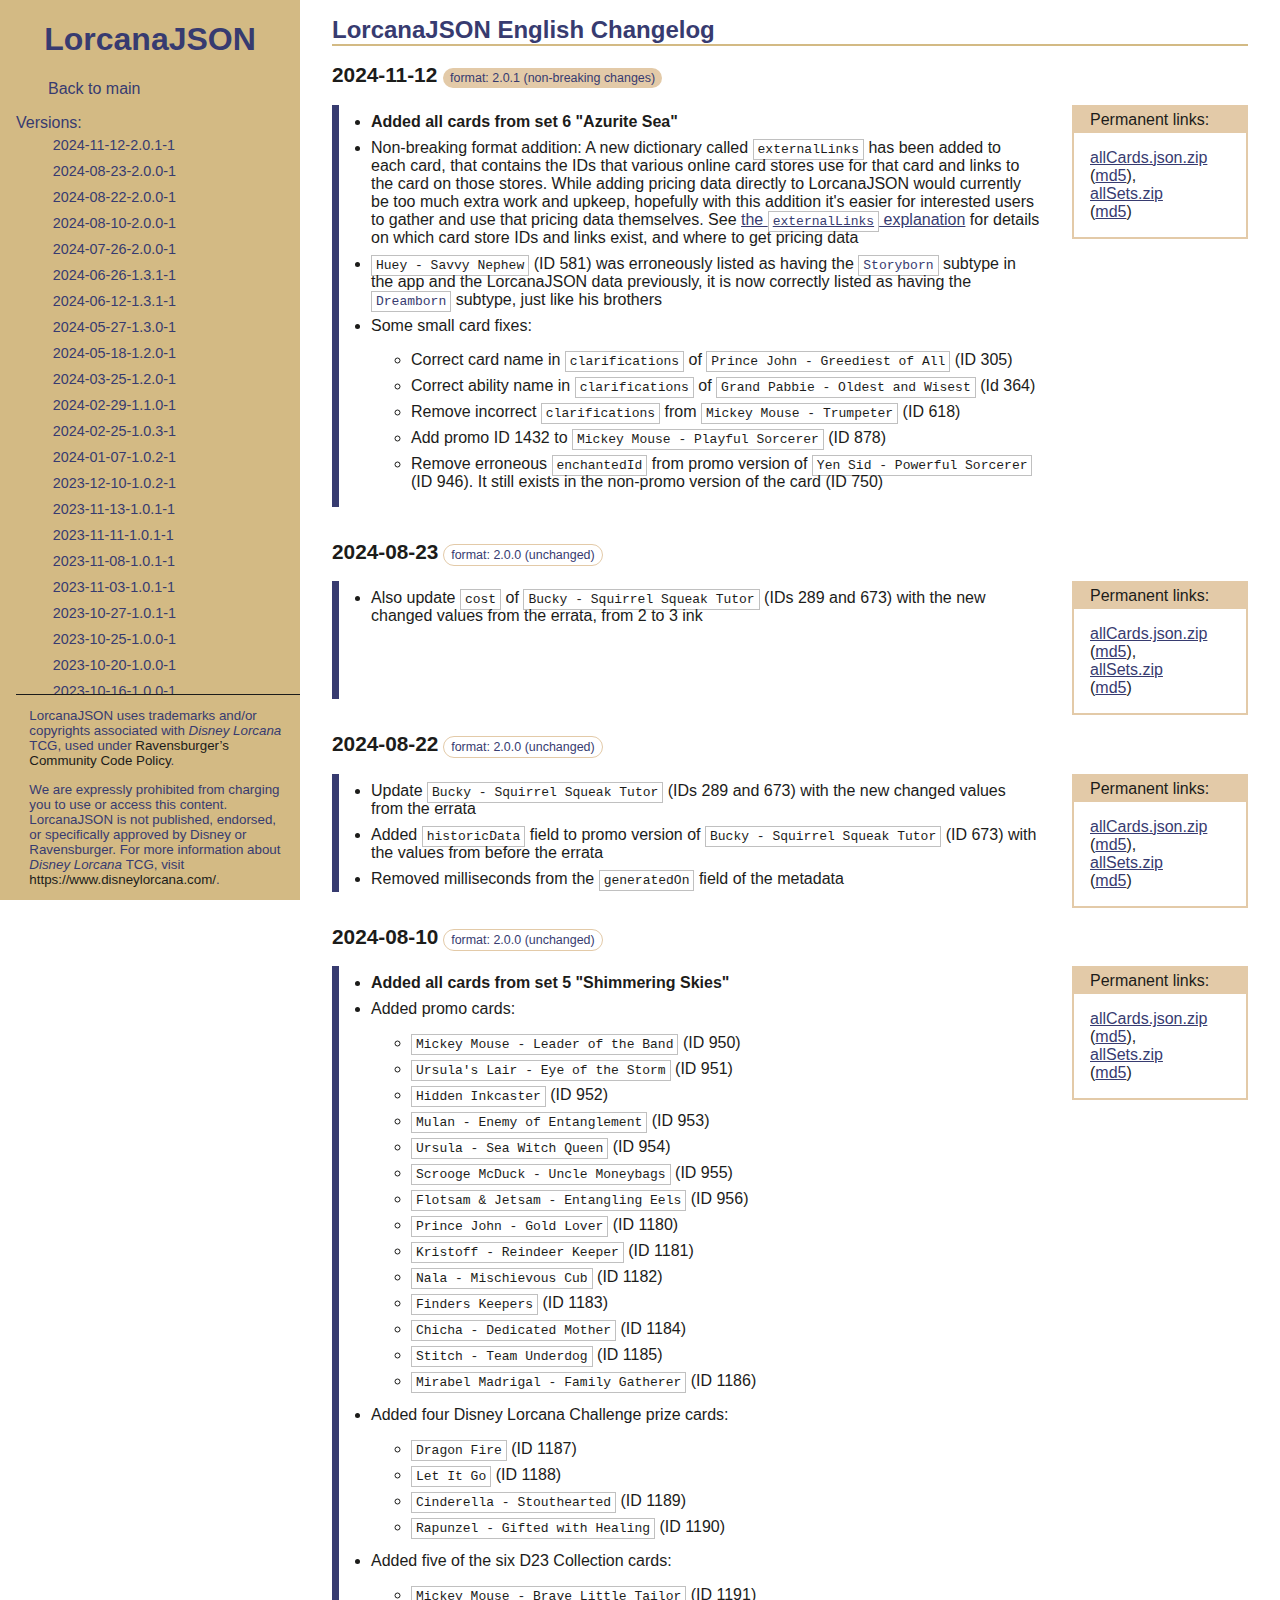
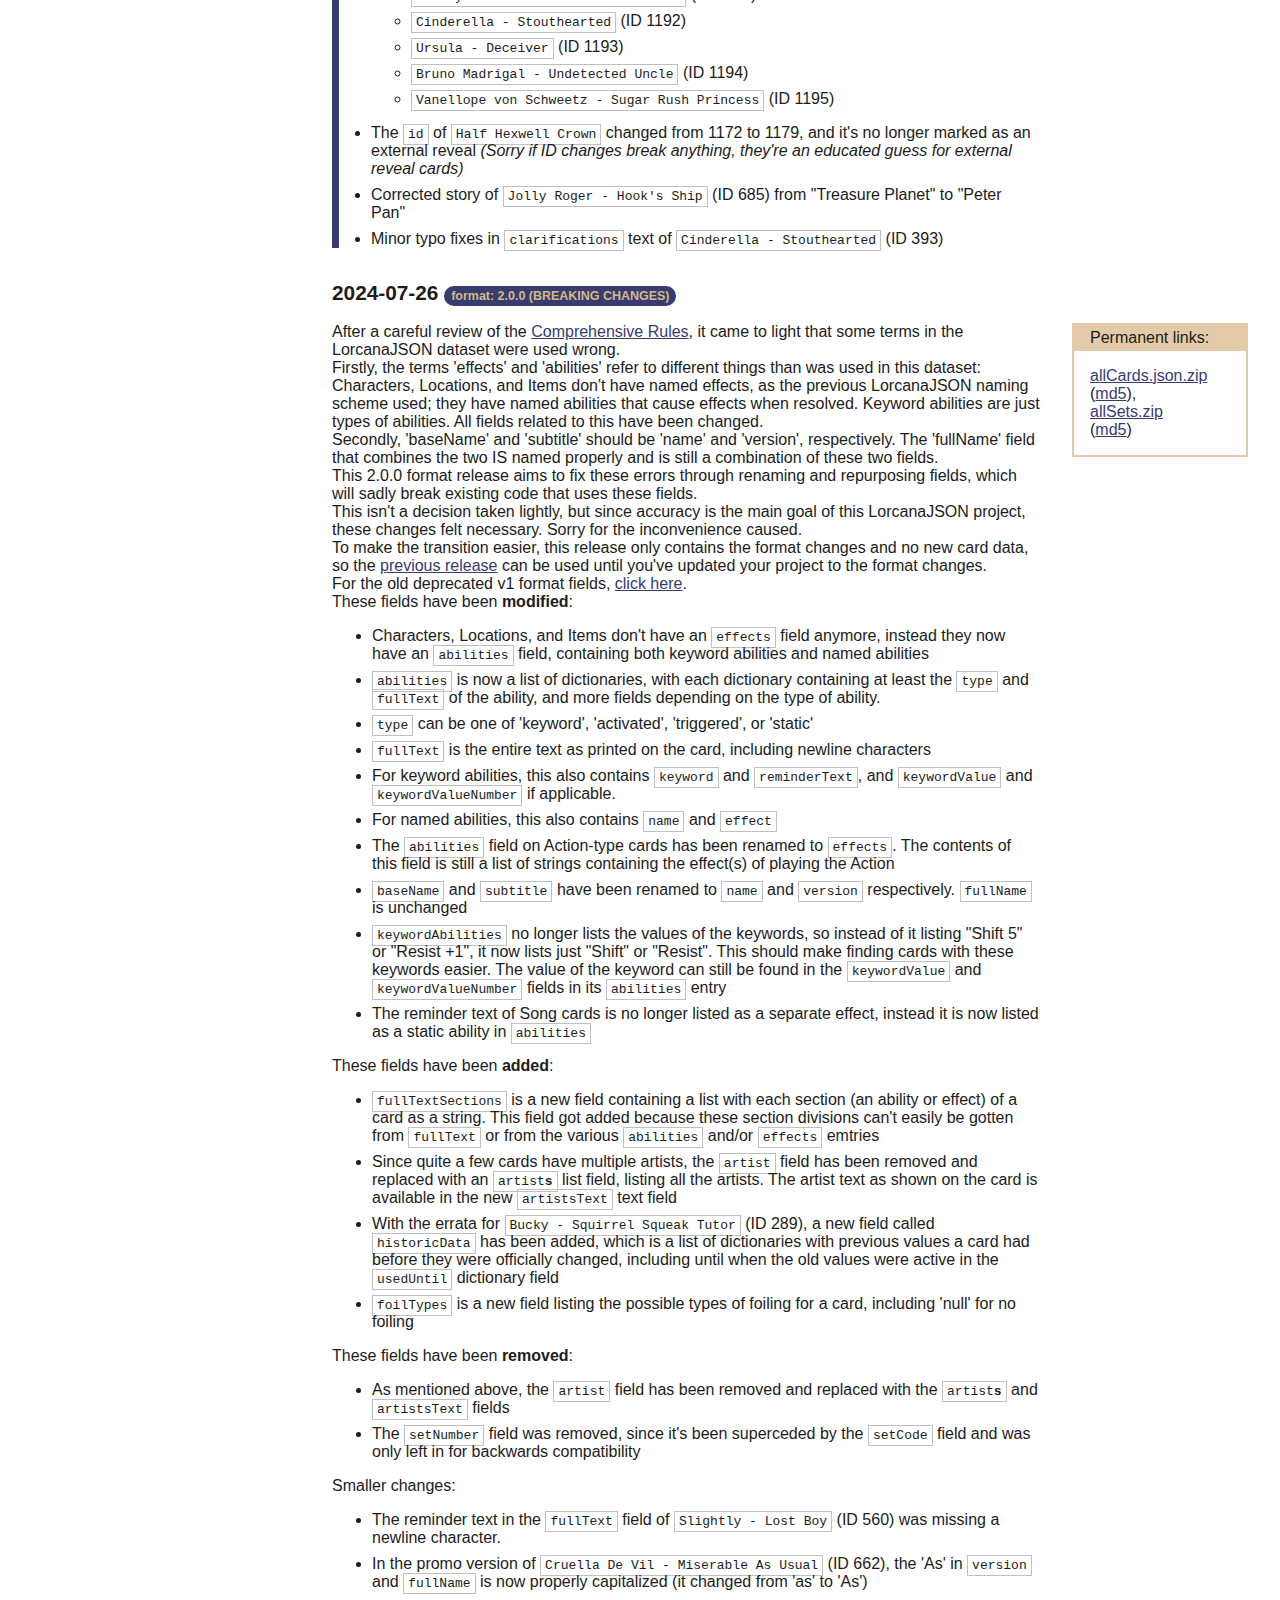
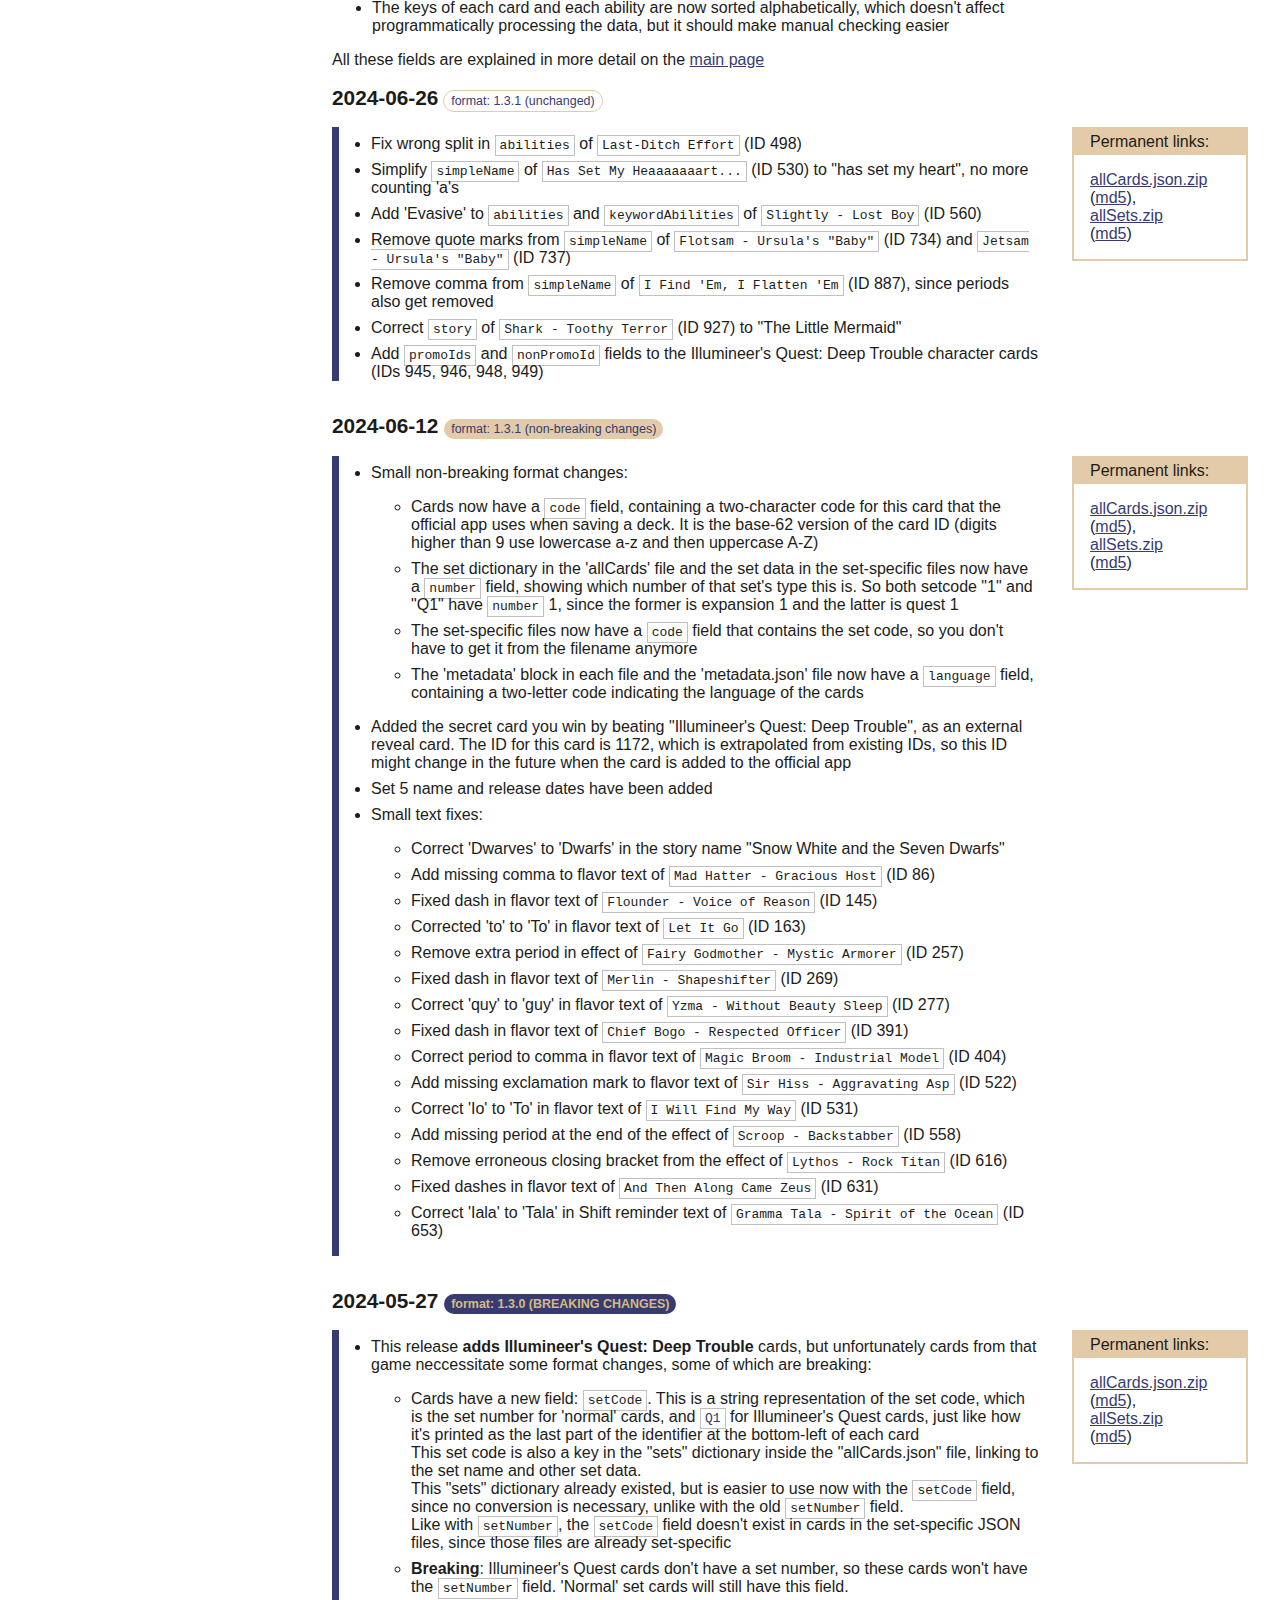
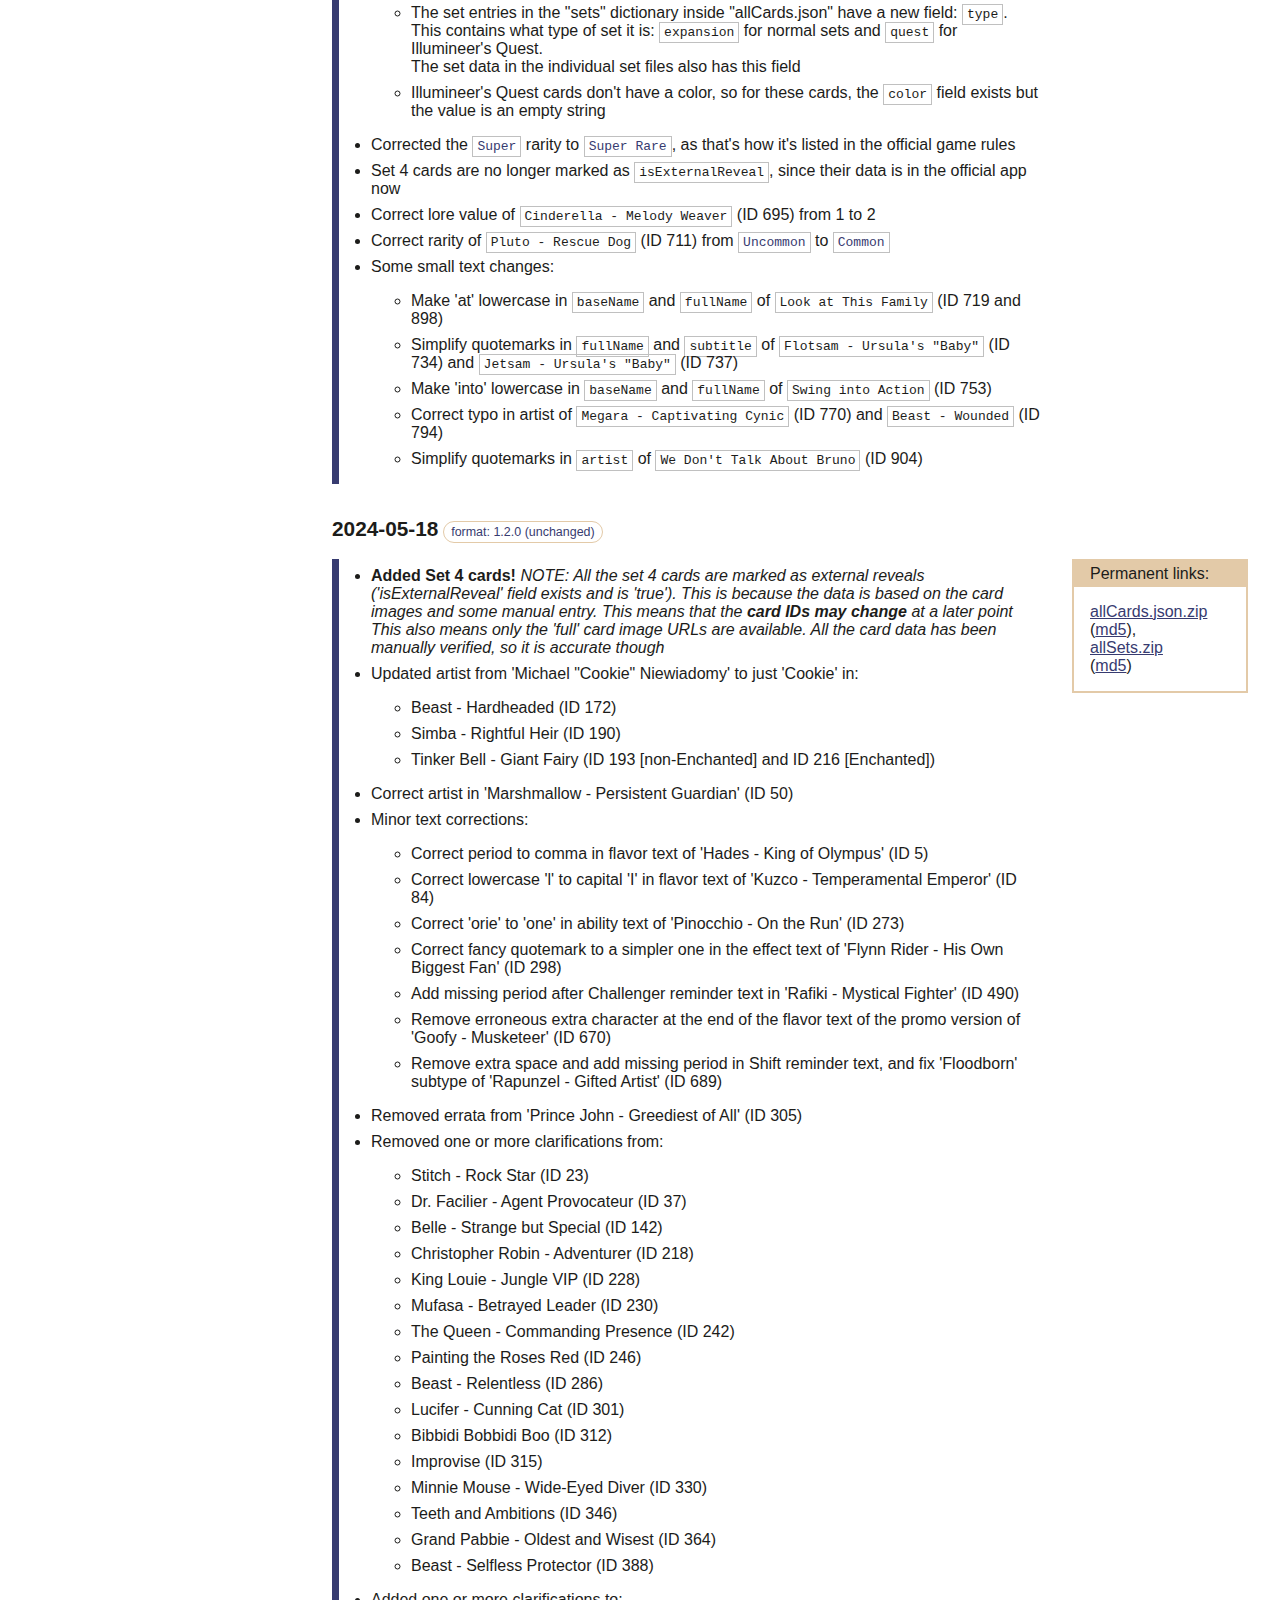
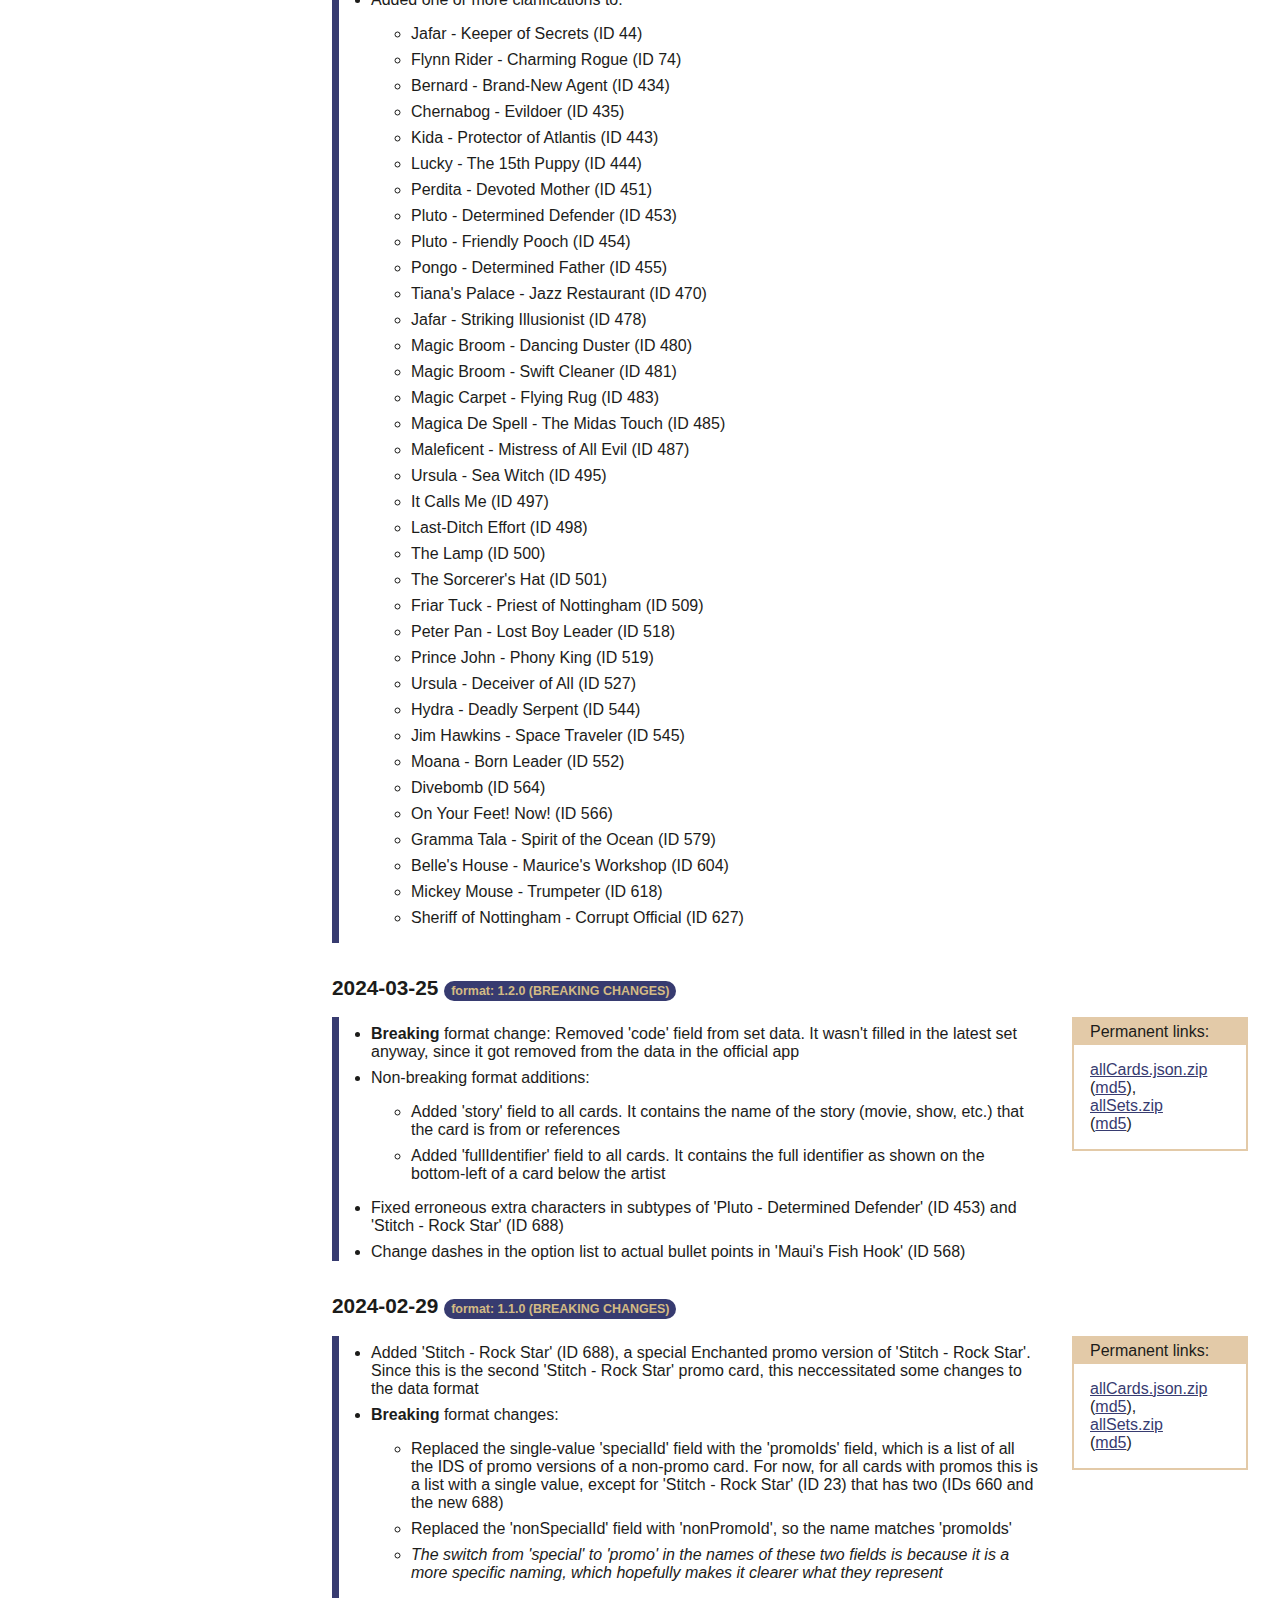
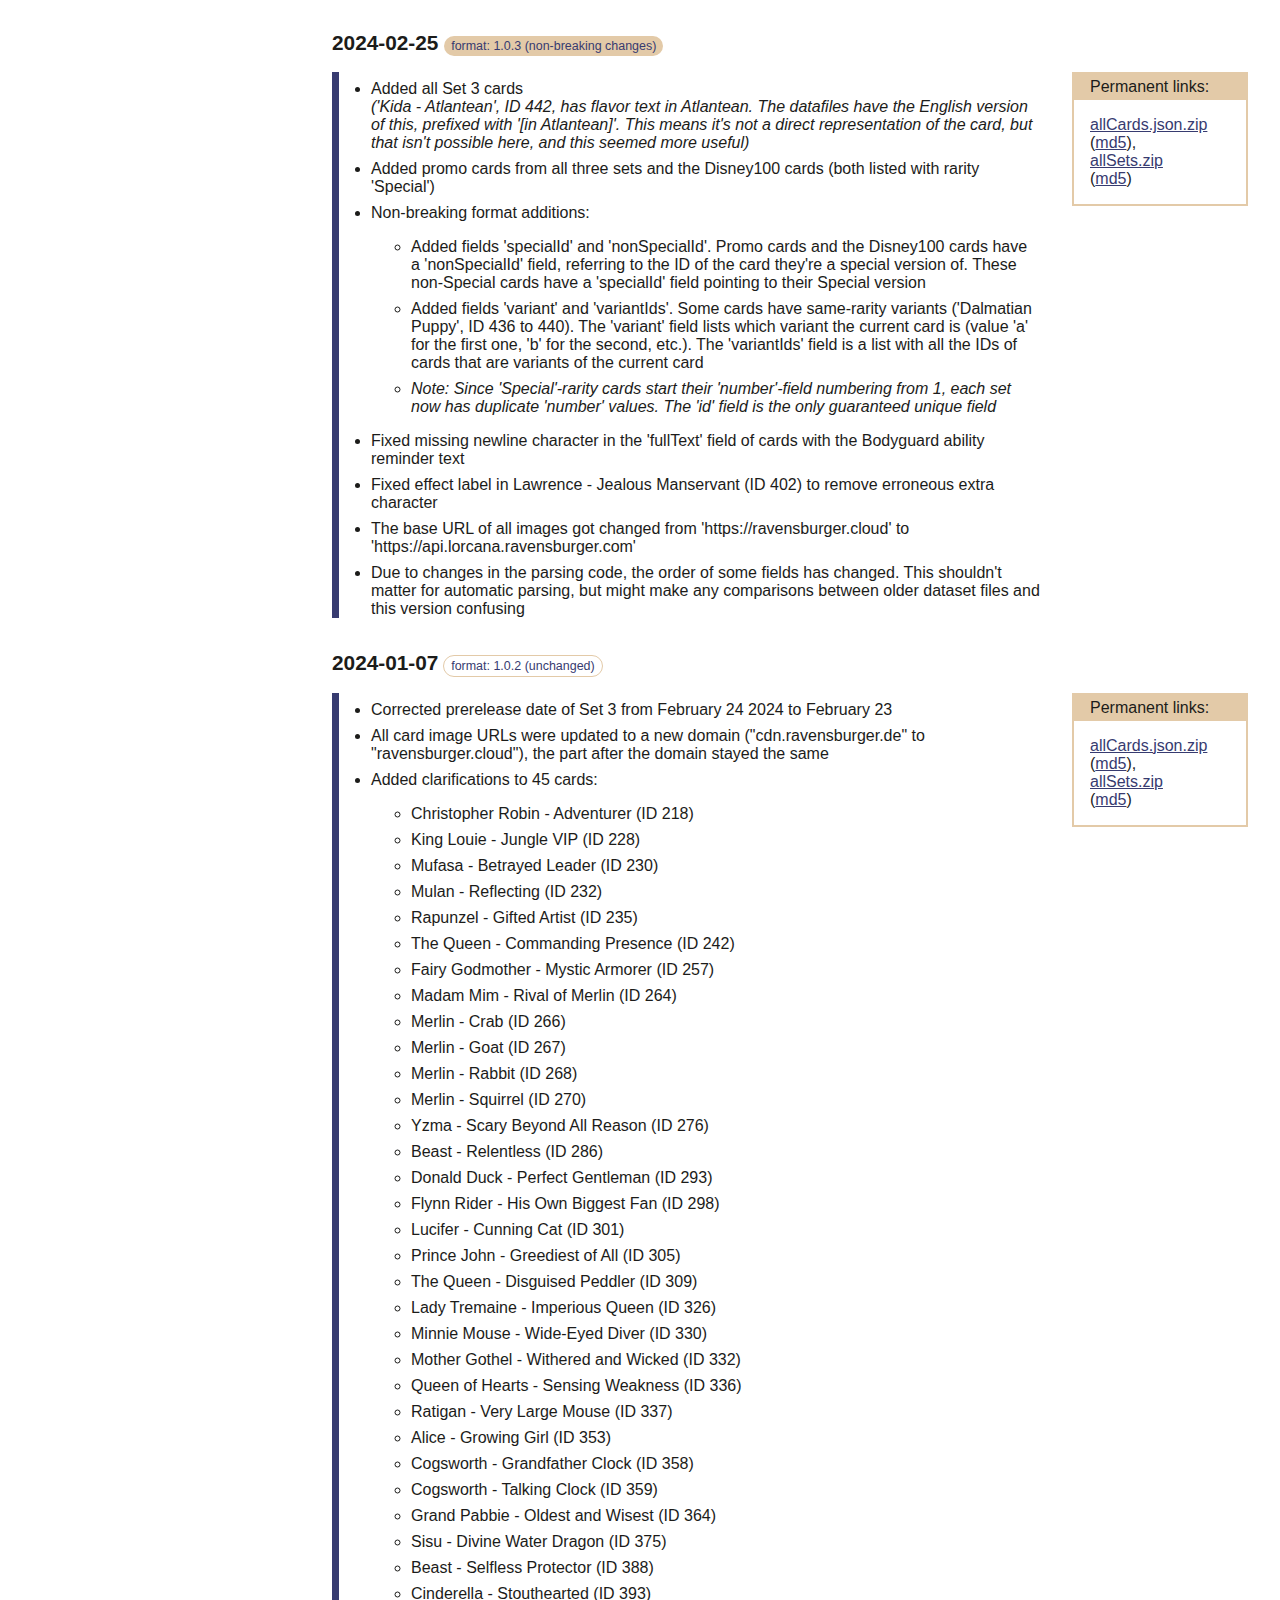
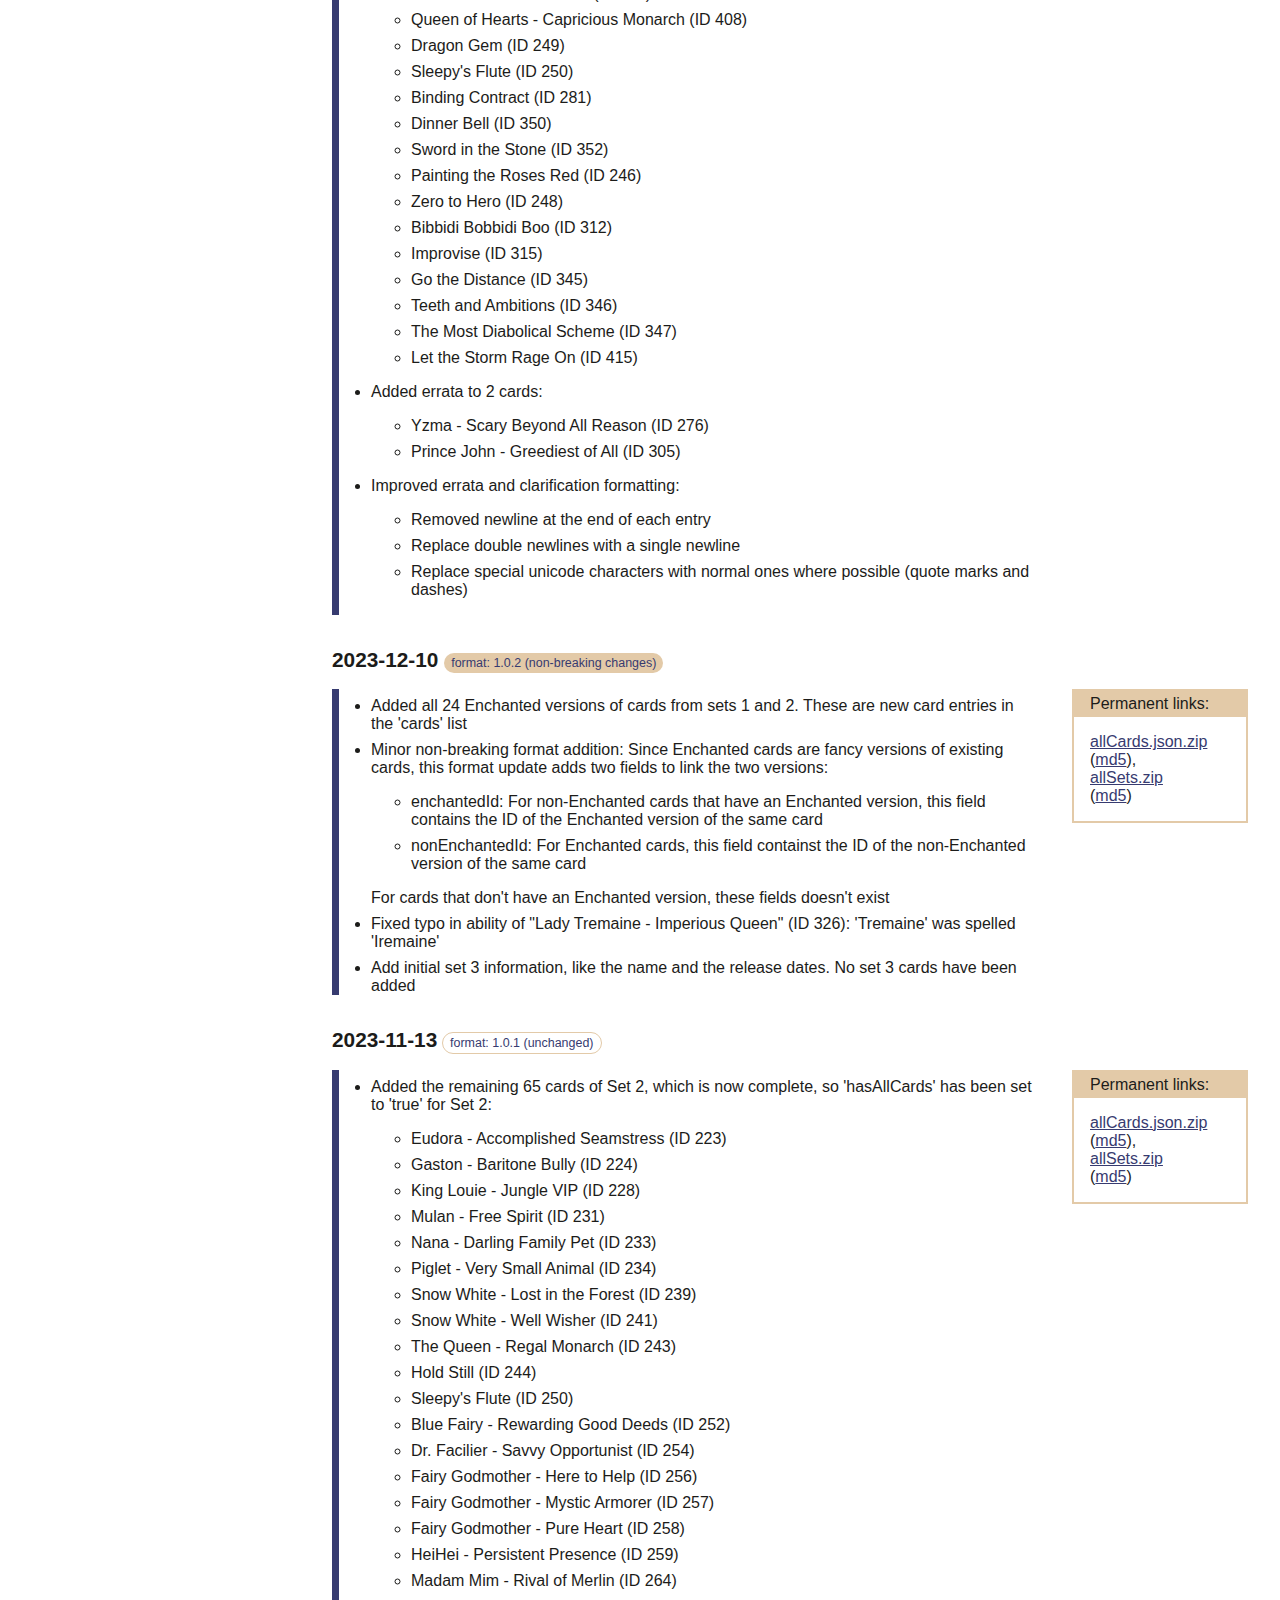
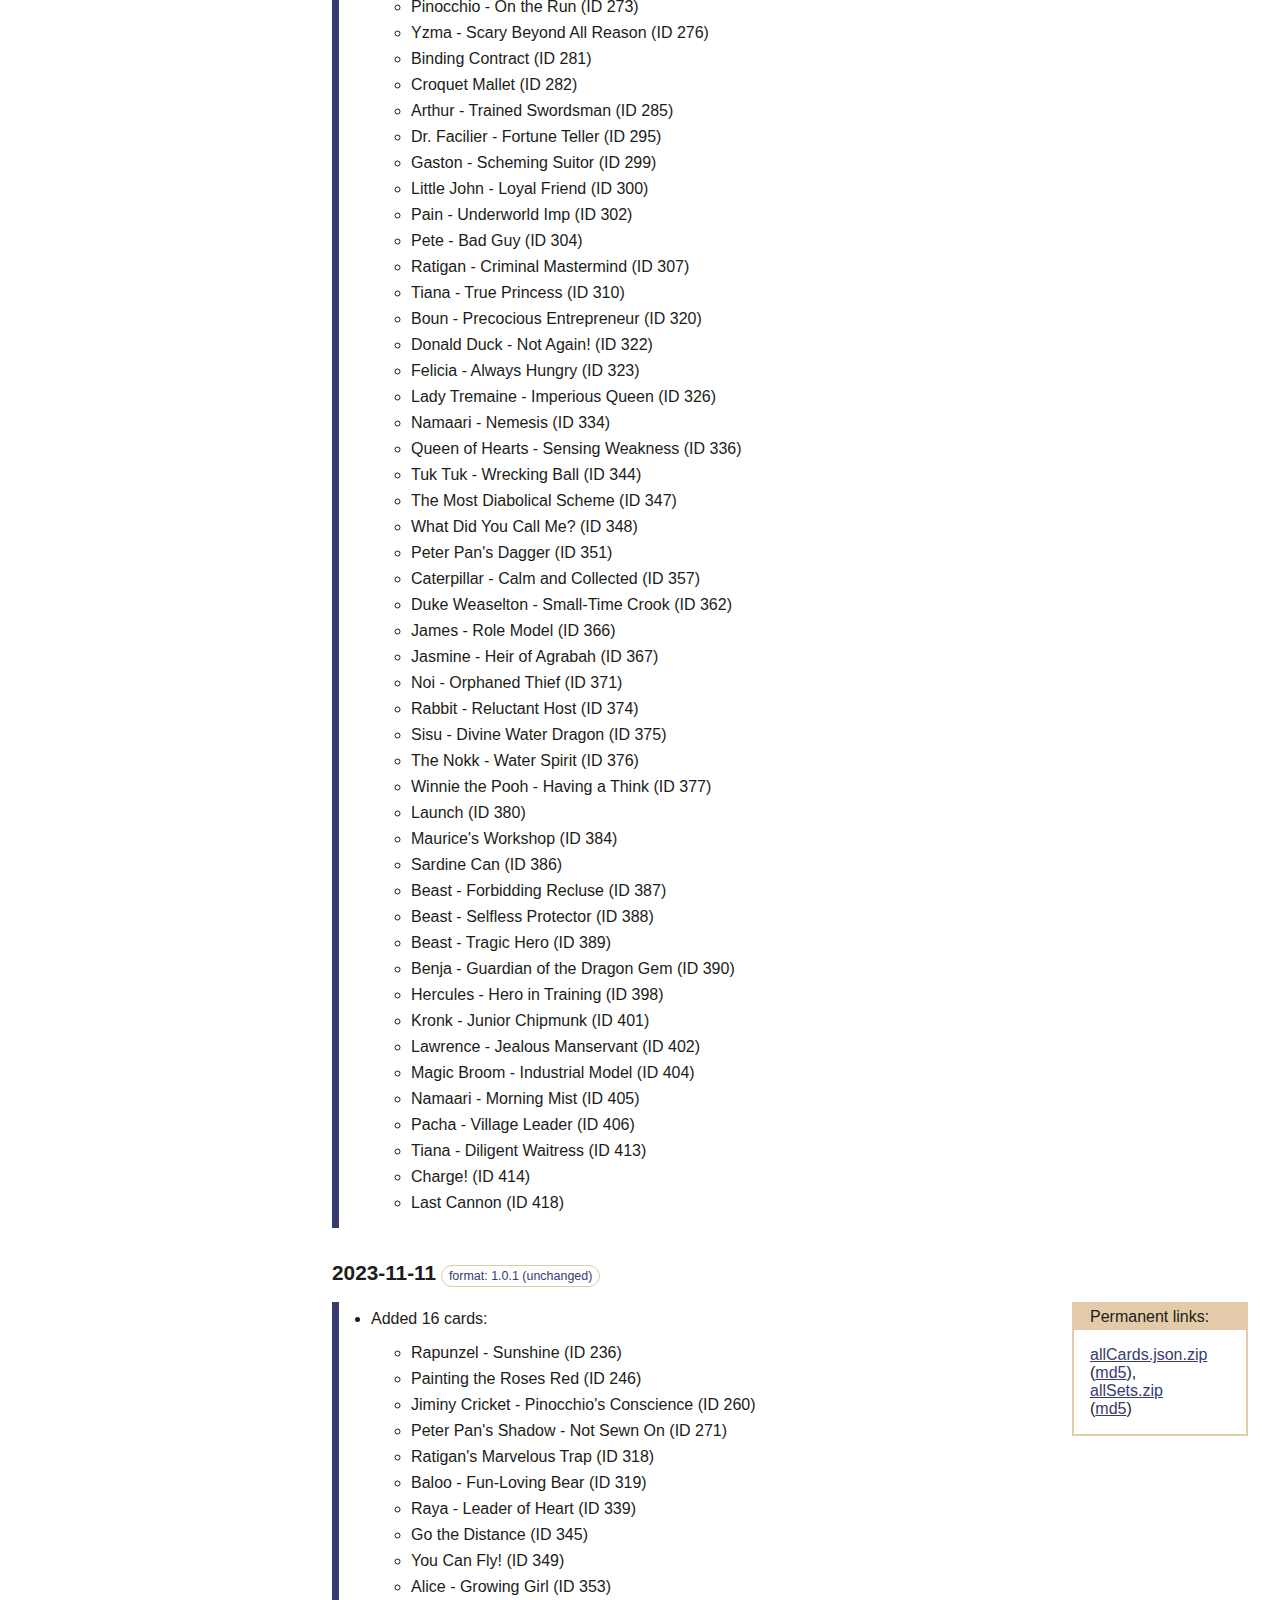
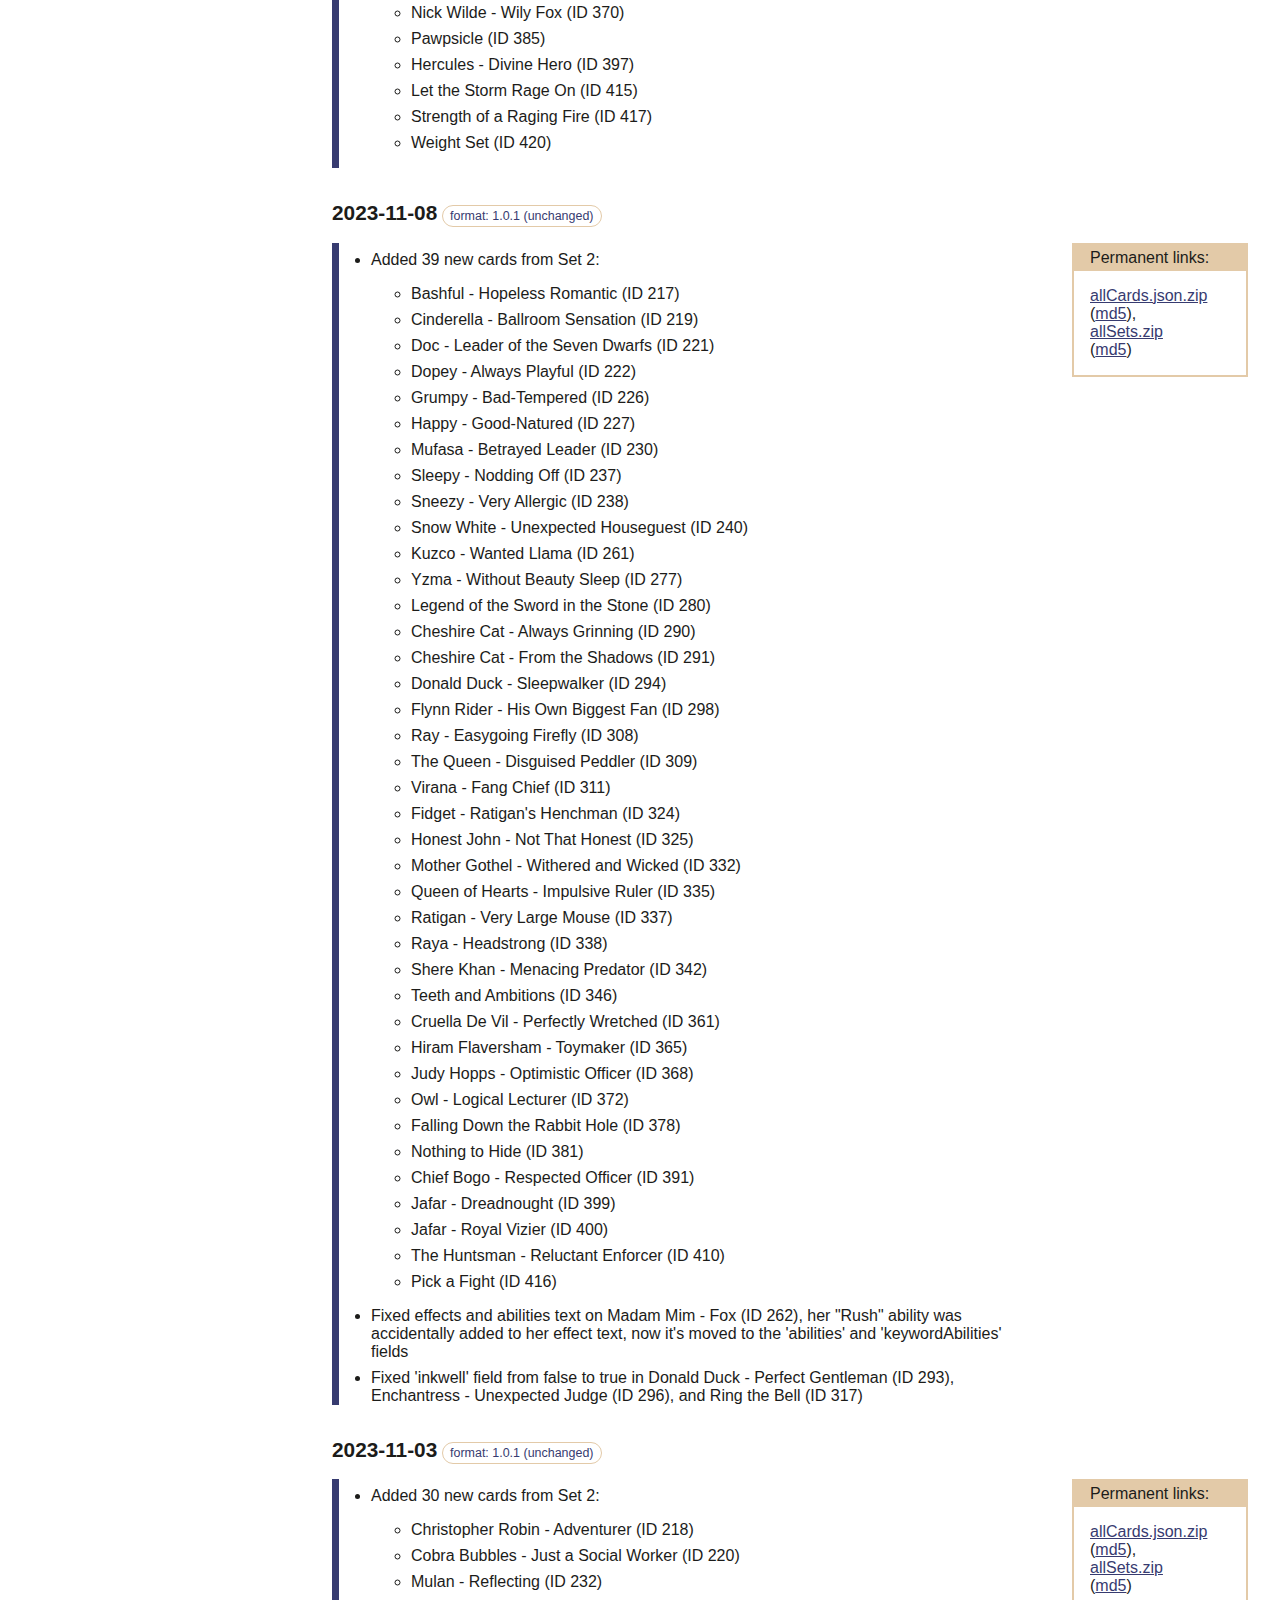
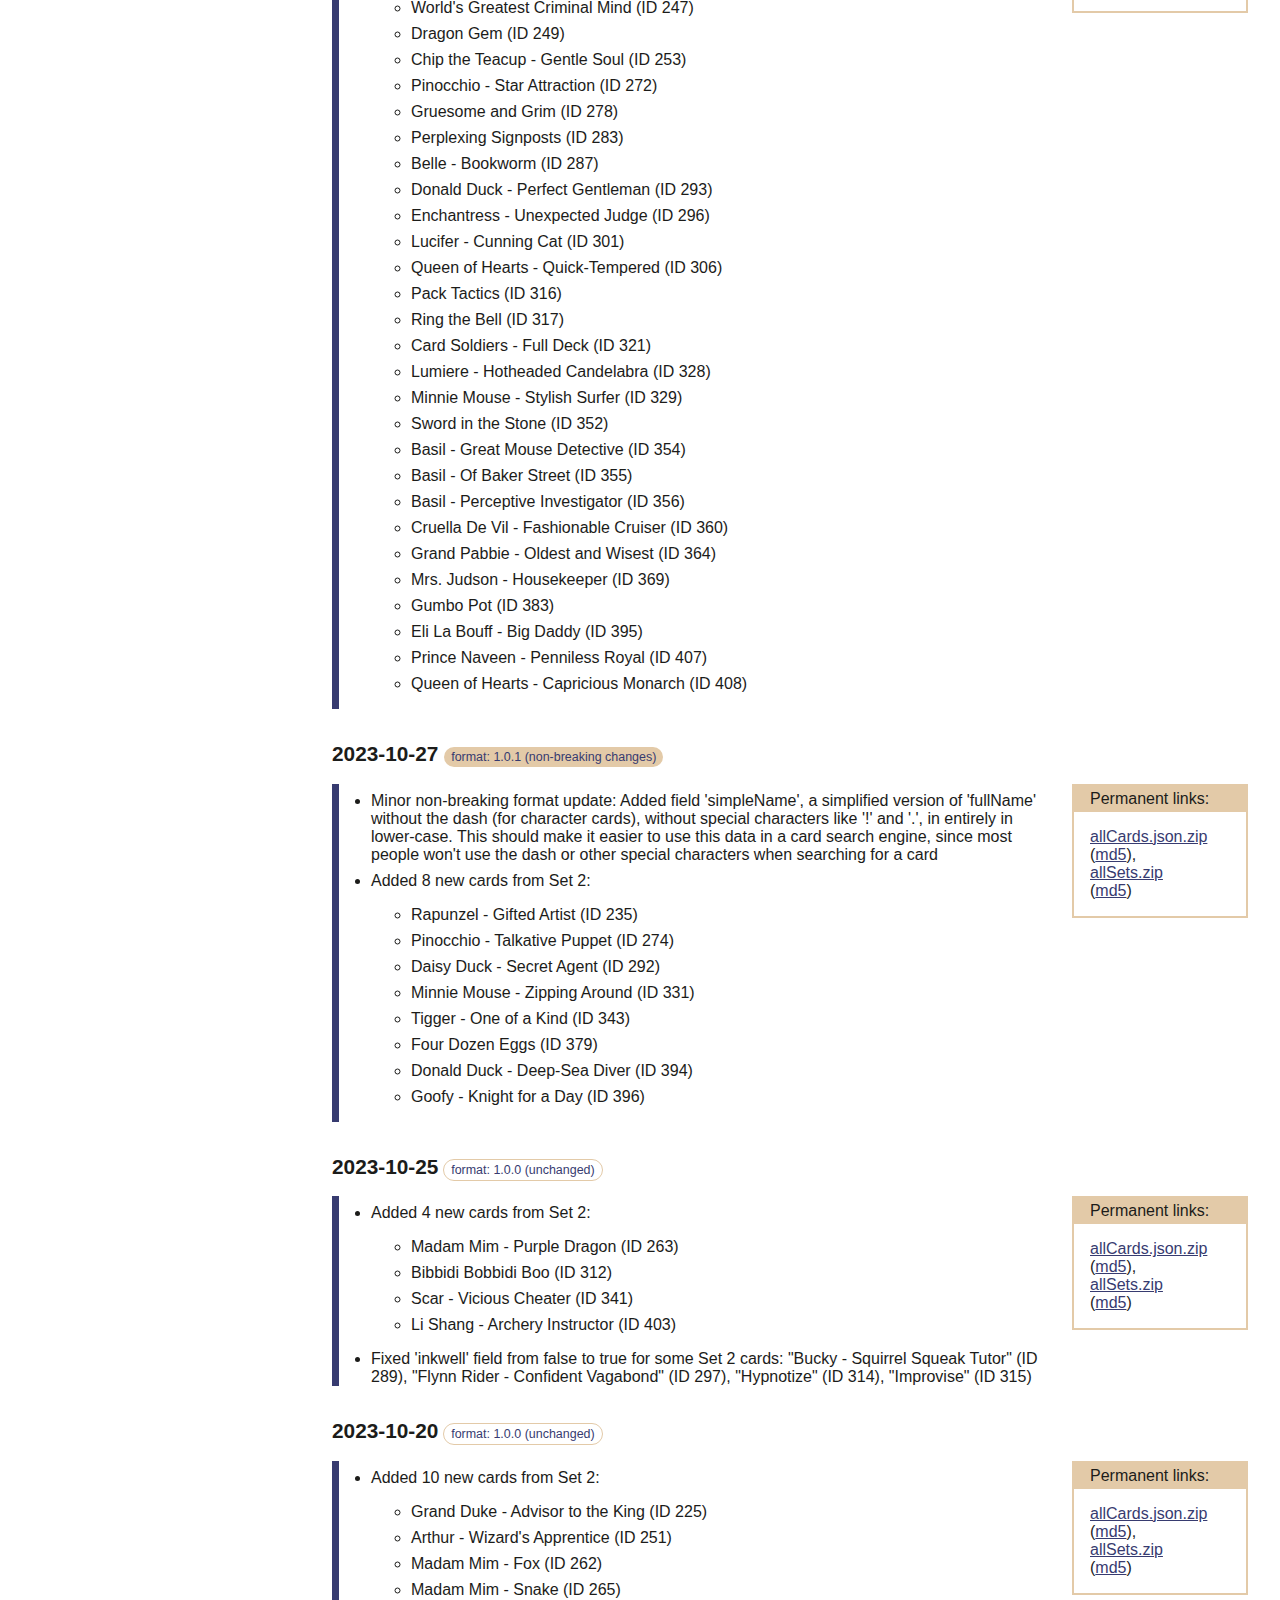
==== commit 489f12d3: "Fix date on changelog entry" ====
--- a/changelog.html
+++ b/changelog.html
@@ -70,8 +70,8 @@
 <article id="main">
     <section>
         <h1>LorcanaJSON English Changelog</h1>
-
-        <h2 id="v2024-11-12-2.0.1-1">2024-08-23 <span class="format nonbreaking">2.0.1</span></h2>
+        
+        <h2 id="v2024-11-12-2.0.1-1">2024-11-12 <span class="format nonbreaking">2.0.1</span></h2>
         <div class="version">
             <ul>
                 <li><b>Added all cards from set 6 "Azurite Sea"</b></li>
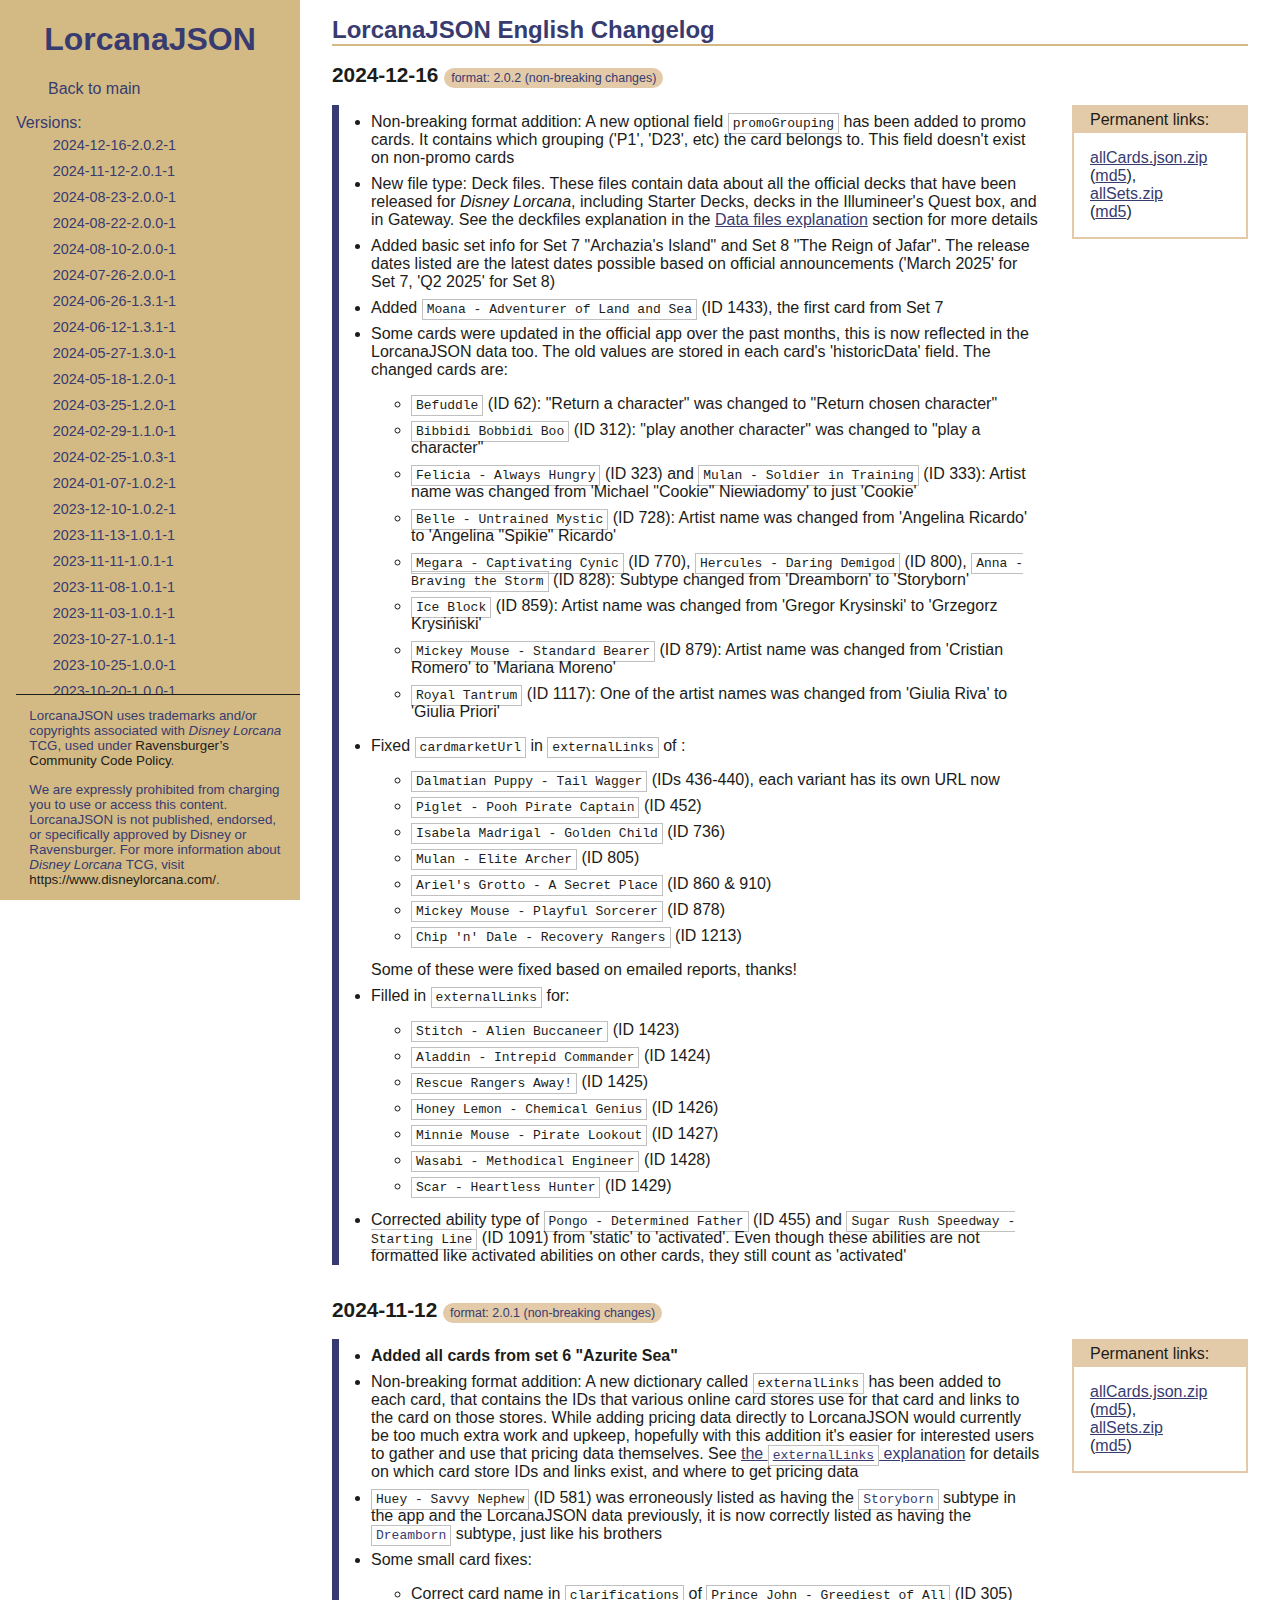
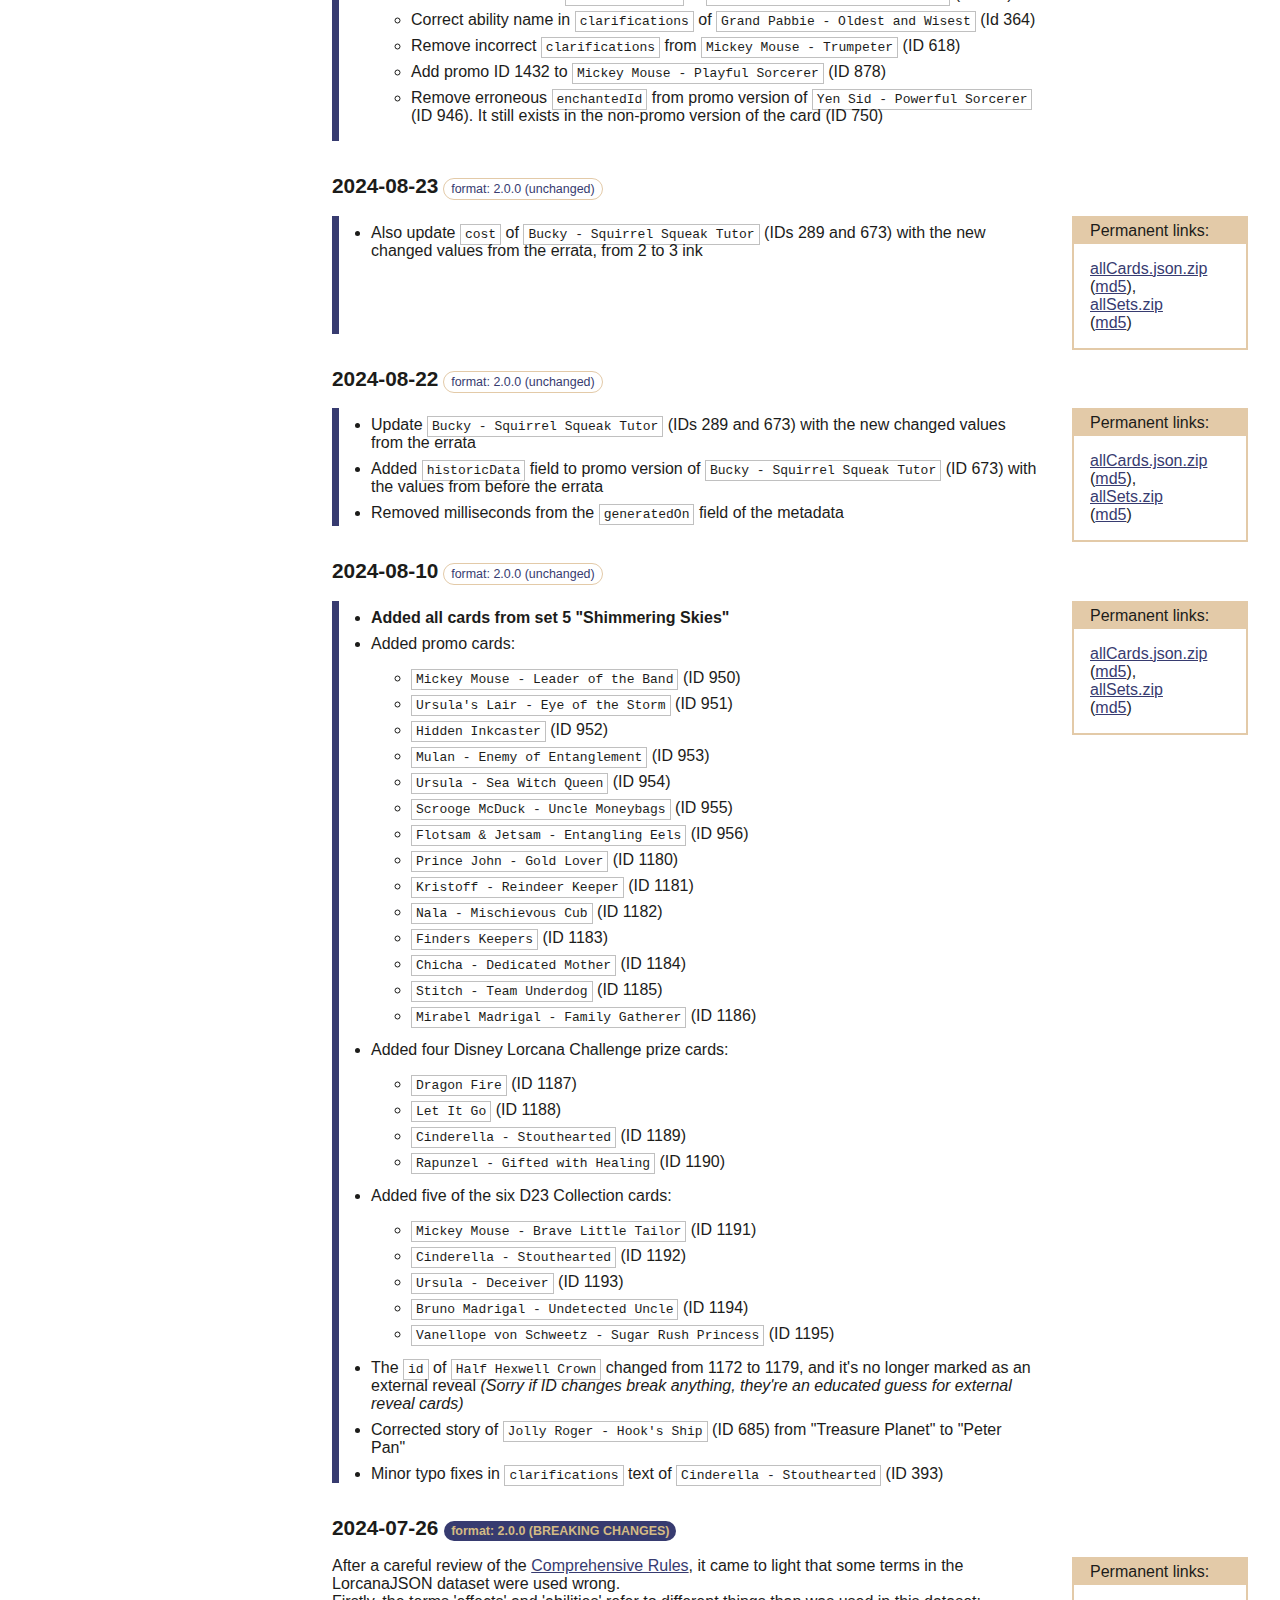
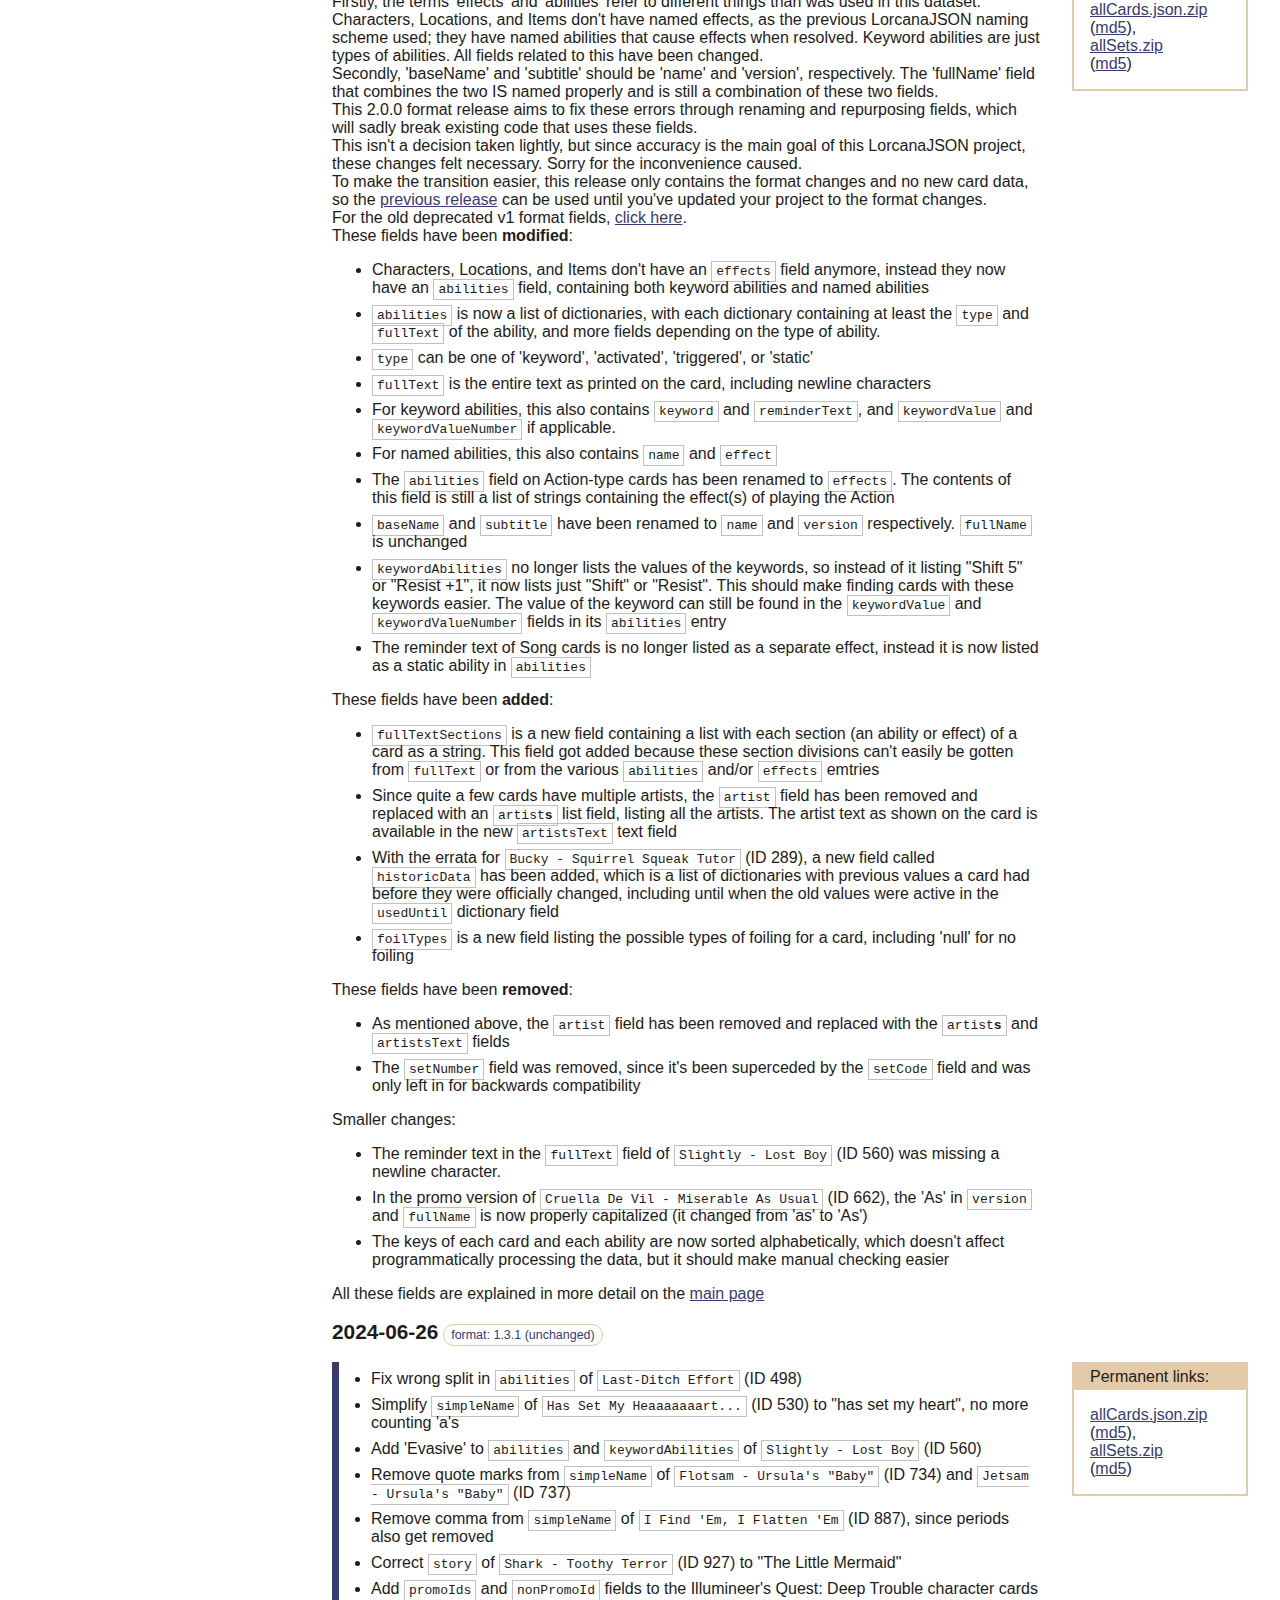
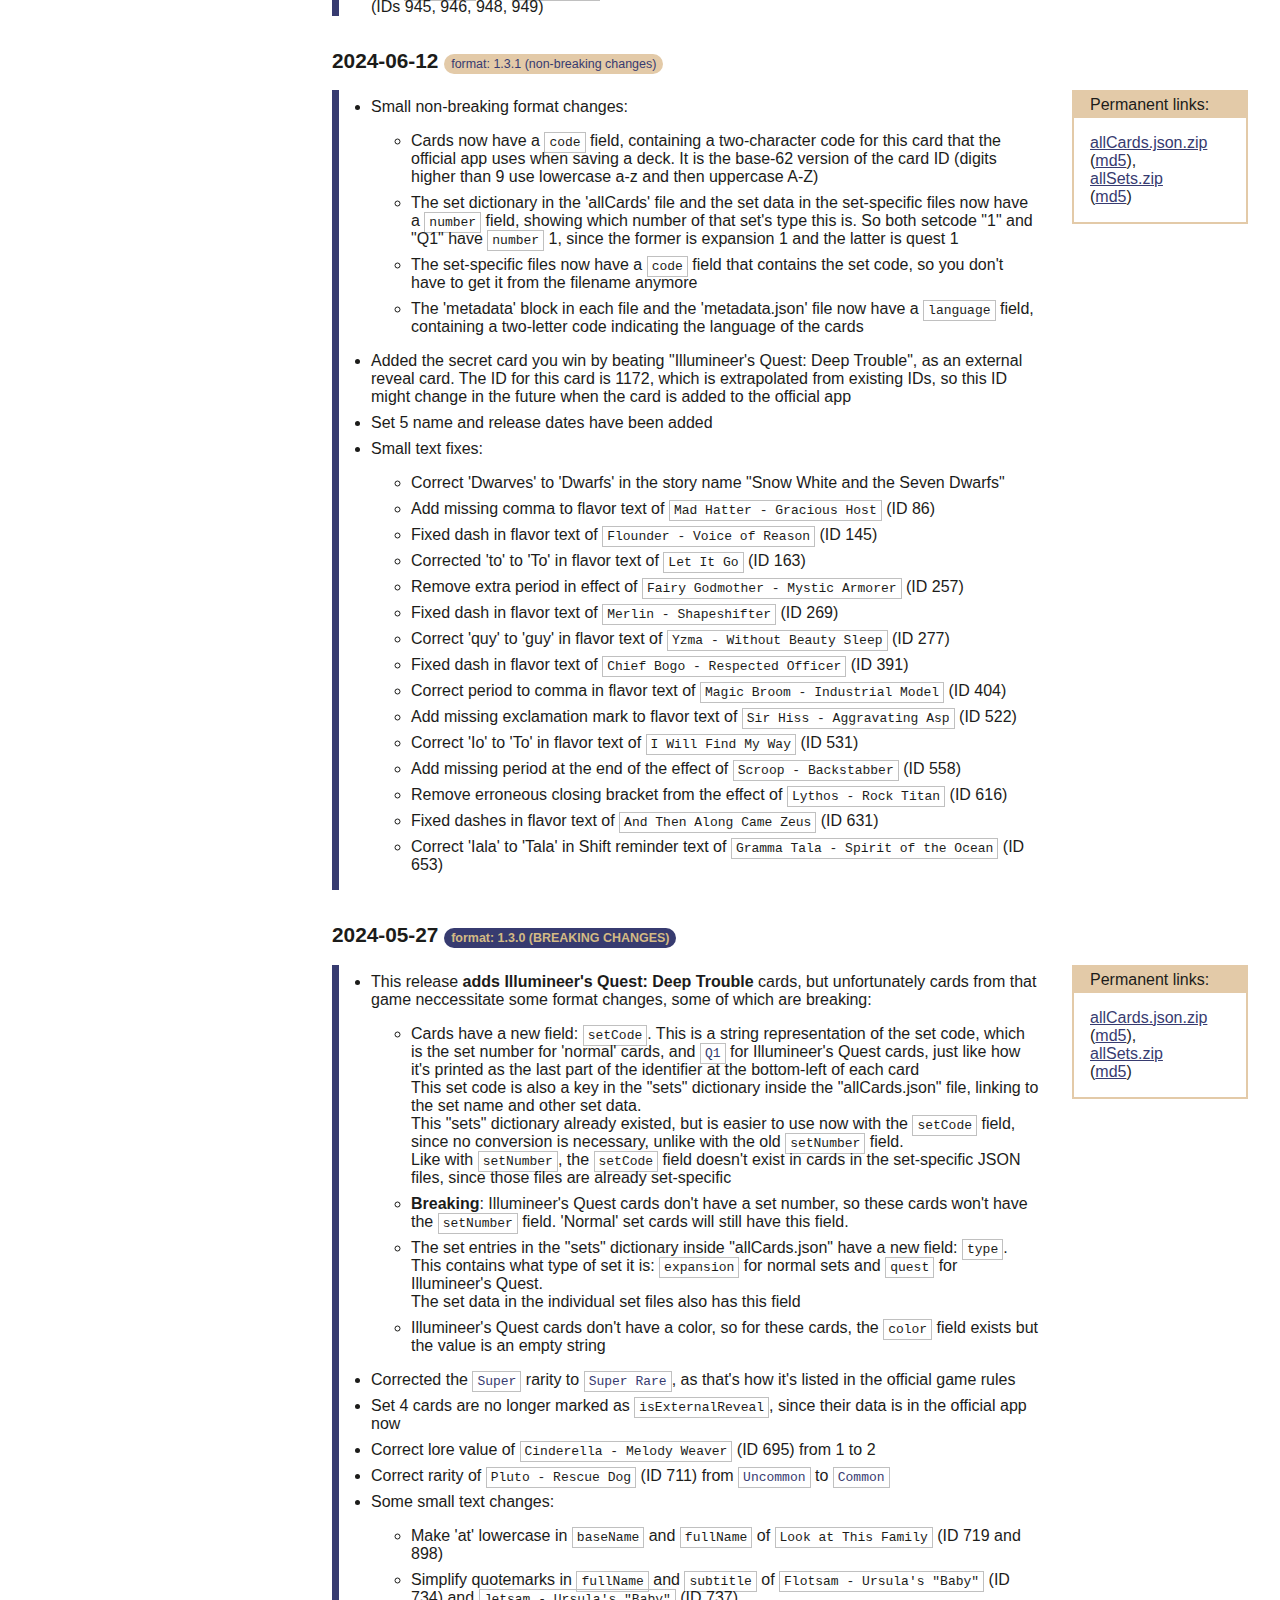
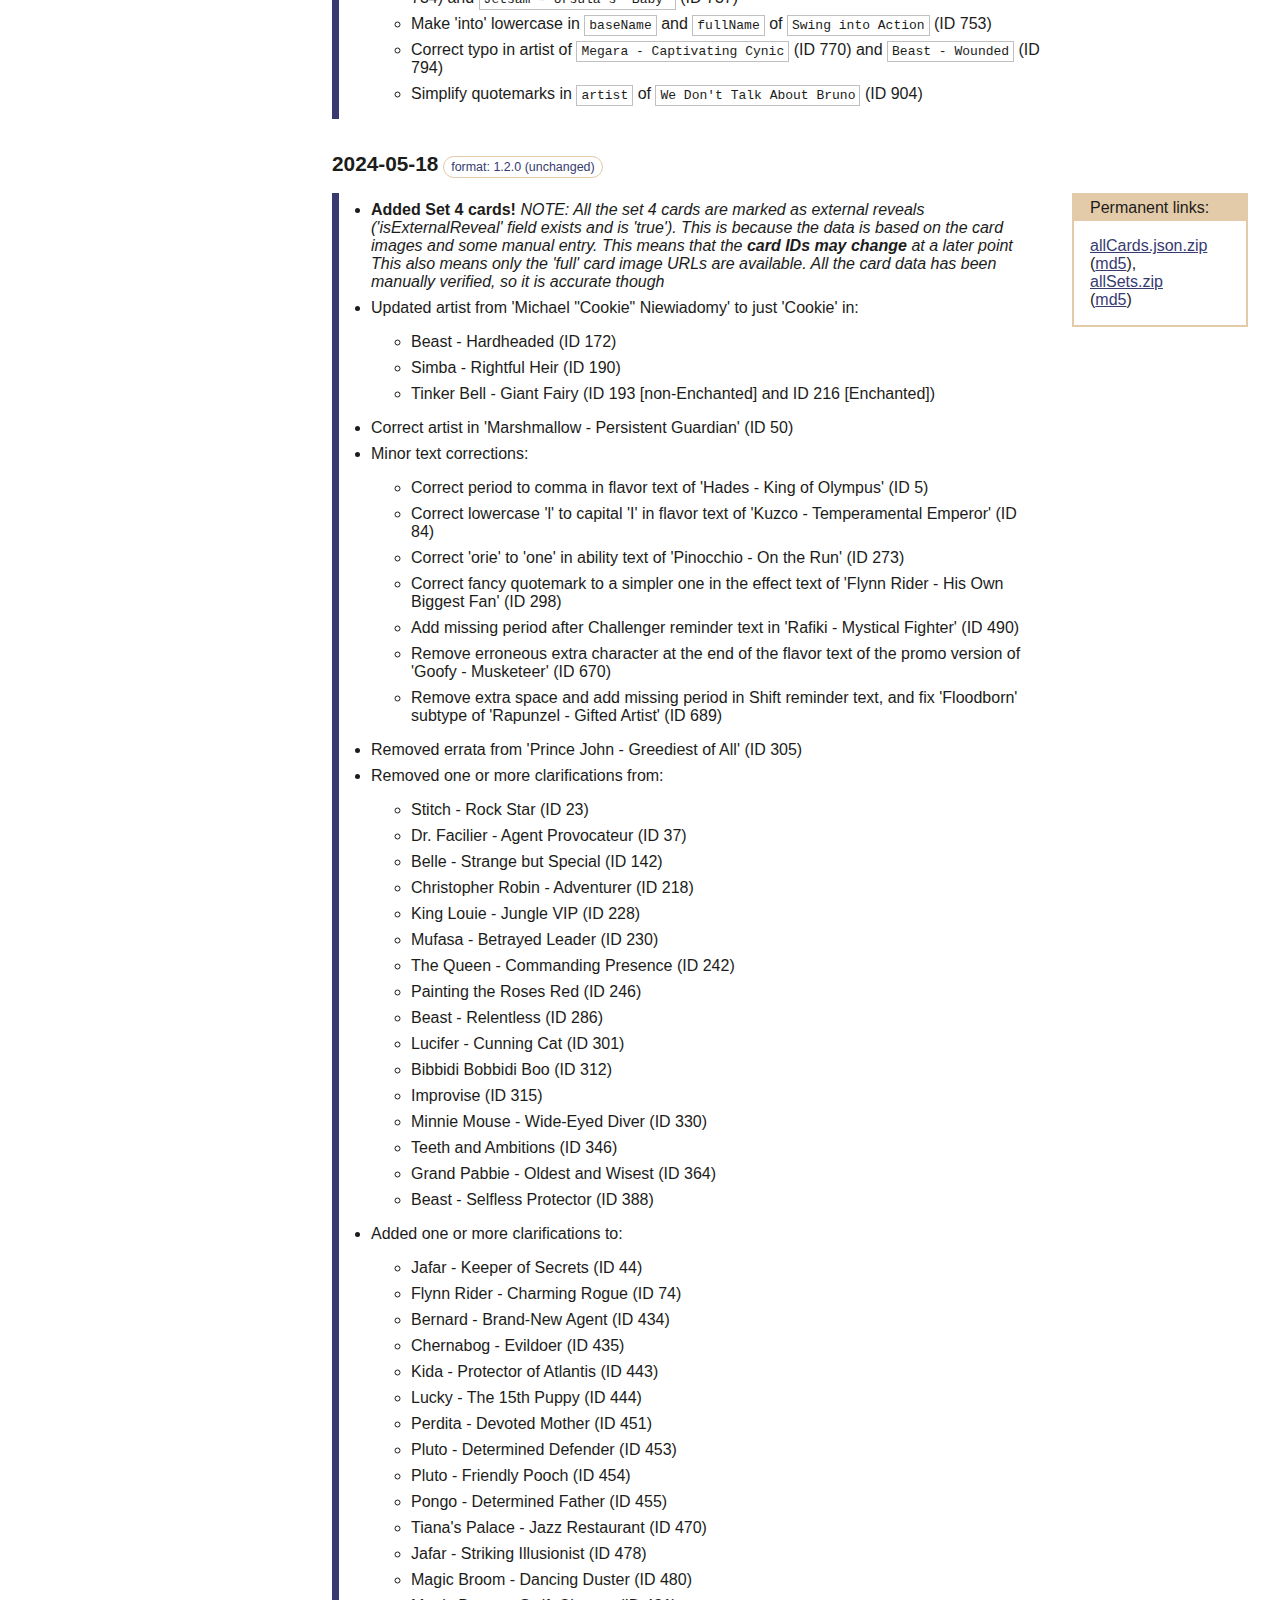
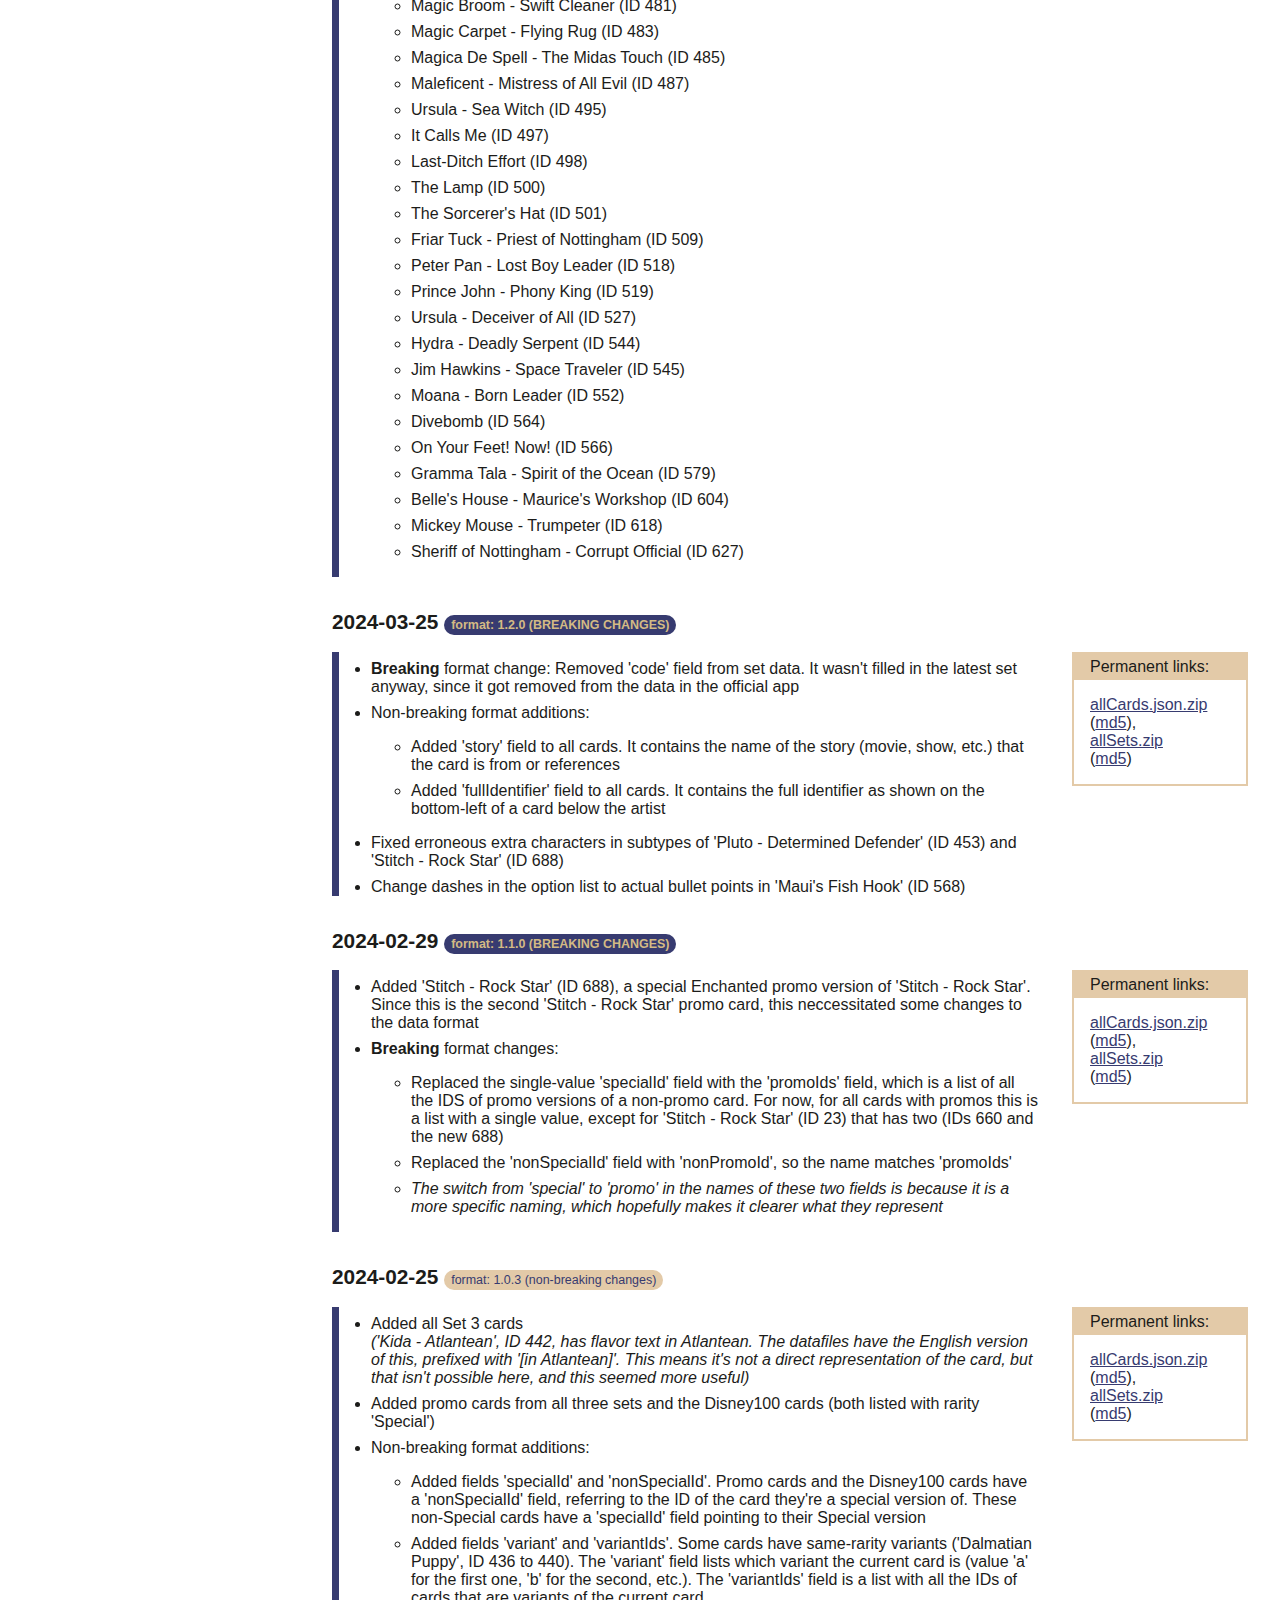
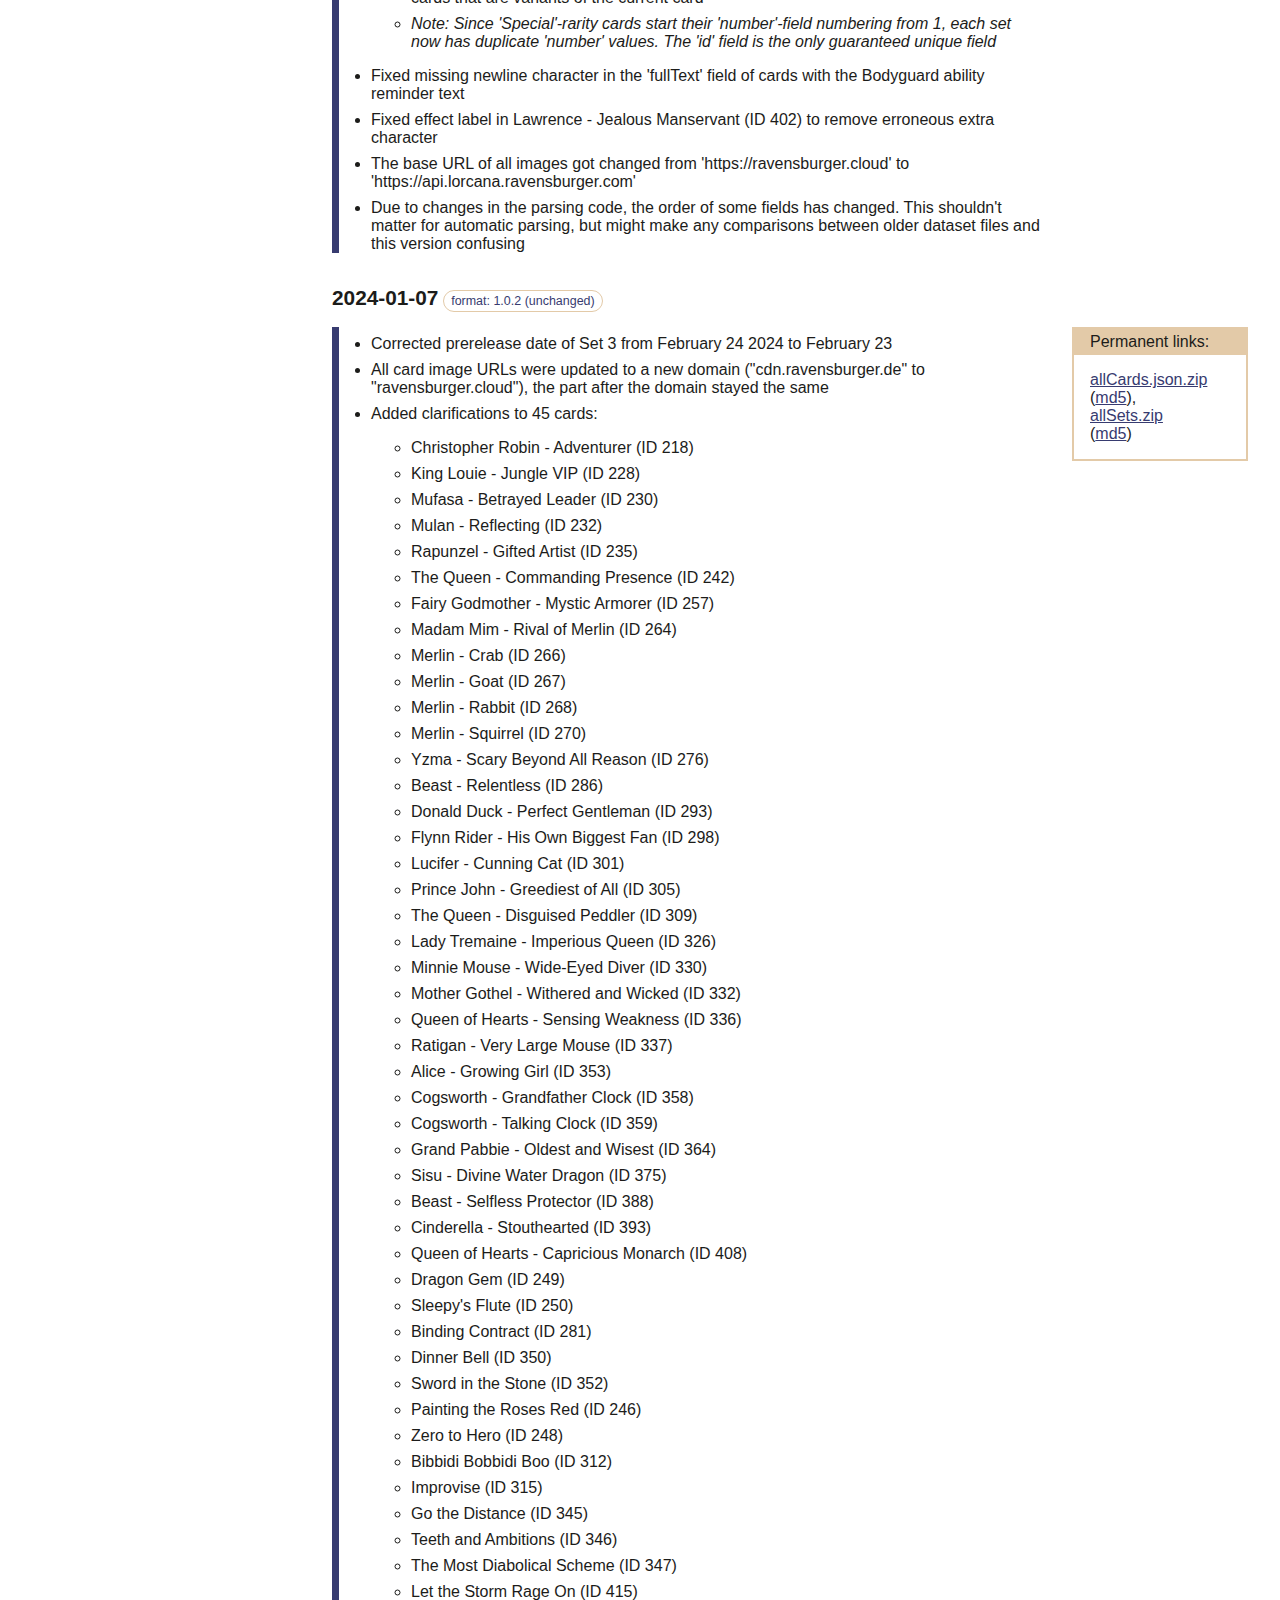
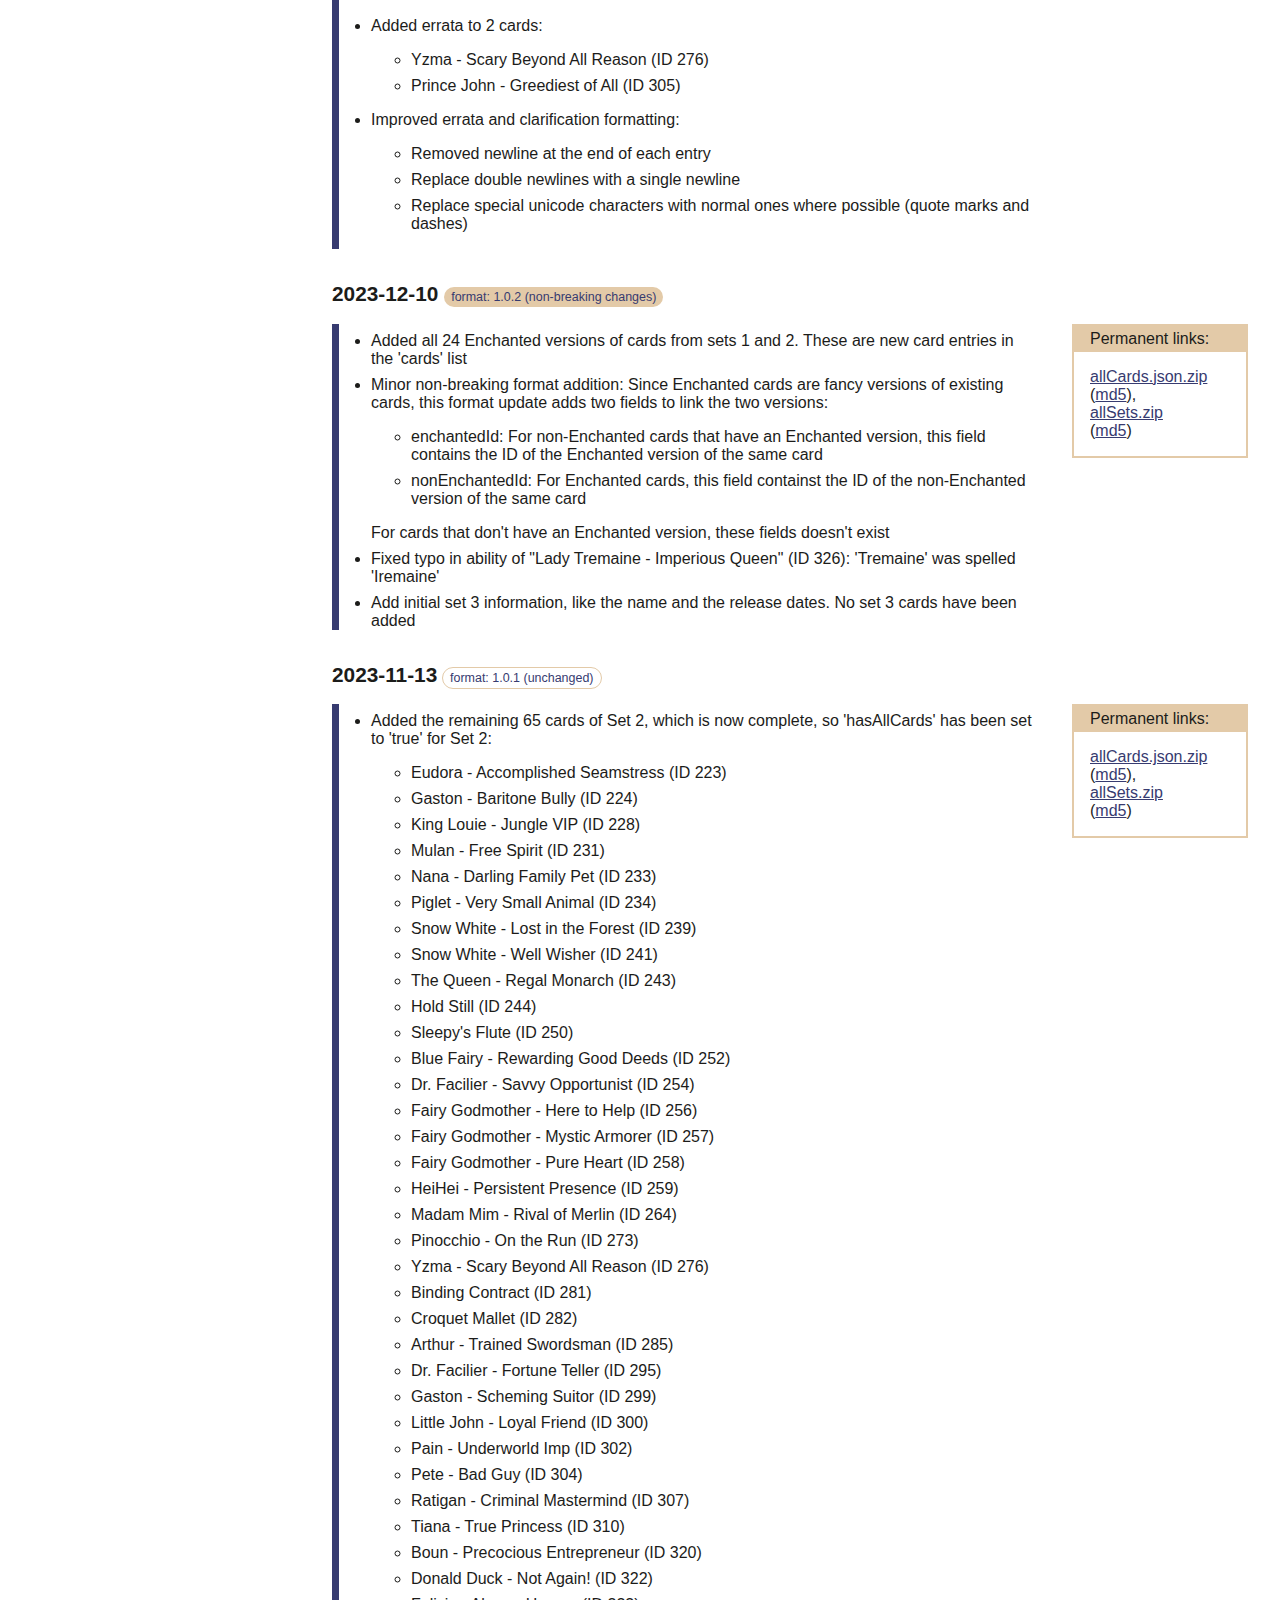
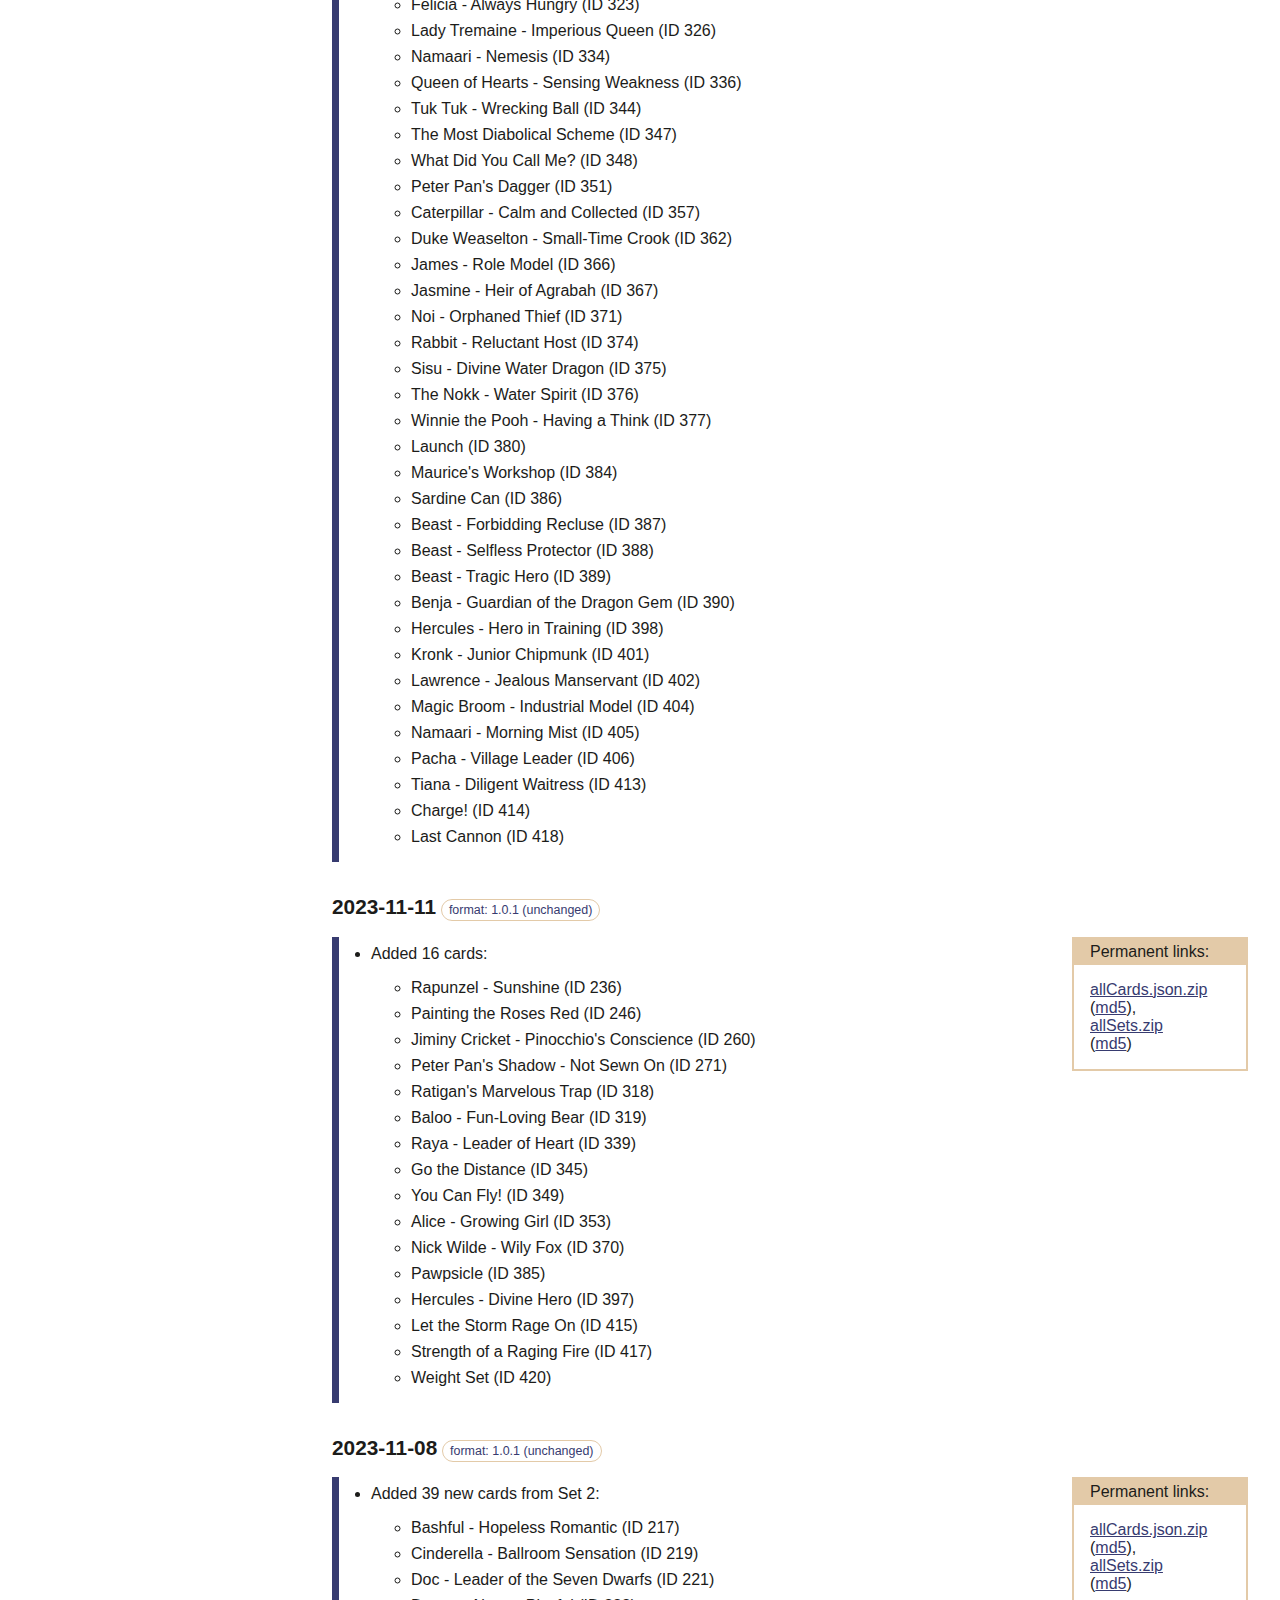
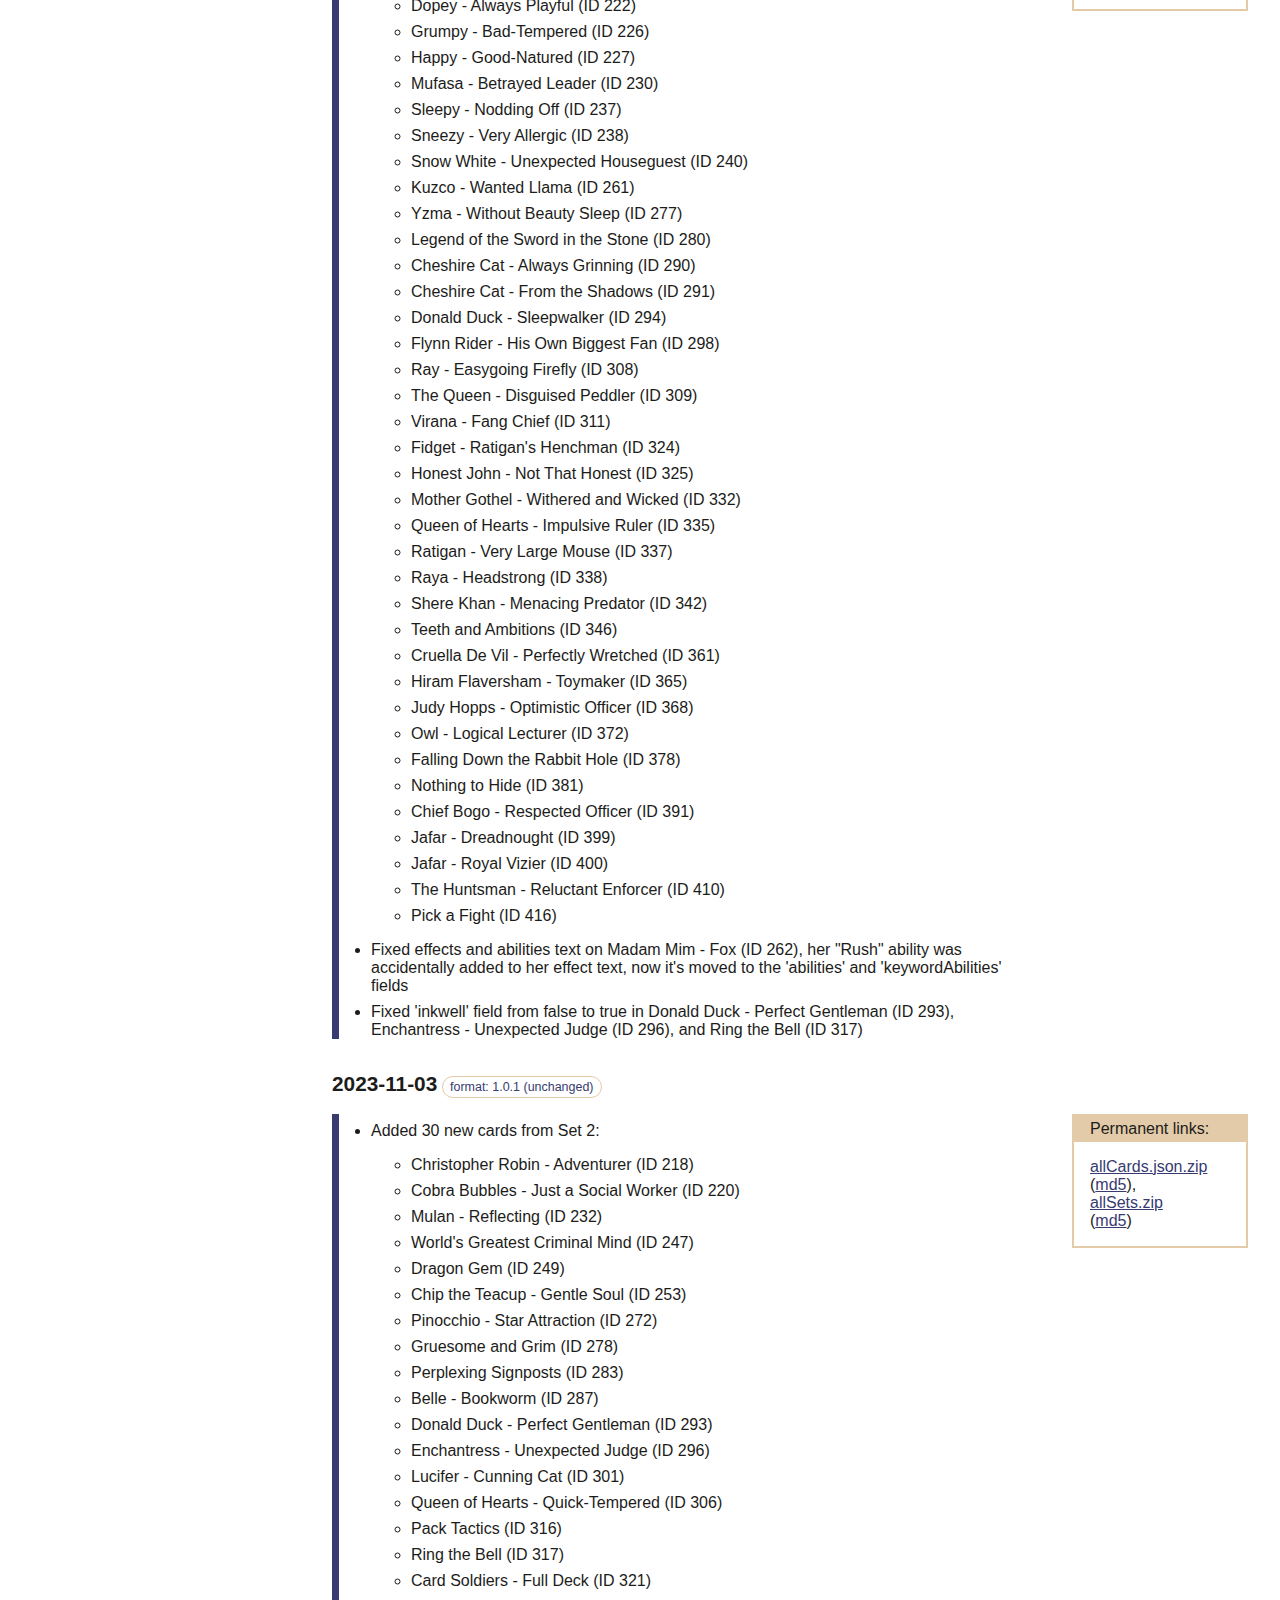
==== commit a15e3327: "Add changelog entries for 2024-12-16-2.0.2-1 release" ====
--- a/changelog.html
+++ b/changelog.html
@@ -22,6 +22,7 @@
         <i18n>Versions:</i18n>
     </p>
     <ul id="versions-toc">
+        <li><a href="#v2024-12-16-2.0.2-1">2024-12-16-2.0.2-1</a></li>
         <li><a href="#v2024-11-12-2.0.1-1">2024-11-12-2.0.1-1</a></li>
         <li><a href="#v2024-08-23-2.0.0-1">2024-08-23-2.0.0-1</a></li>
         <li><a href="#v2024-08-22-2.0.0-1">2024-08-22-2.0.0-1</a></li>
@@ -71,6 +72,62 @@
     <section>
         <h1>LorcanaJSON English Changelog</h1>
         
+        <h2 id="v2024-12-16-2.0.2-1">2024-12-16 <span class="format nonbreaking">2.0.2</span></h2>
+        <div class="version">
+            <ul>
+                <li>Non-breaking format addition: A new optional field <code class="field">promoGrouping</code> has been added to promo cards. It contains which grouping ('P1', 'D23', etc) the card belongs to. This field doesn't exist on non-promo cards</li>
+                <li>New file type: Deck files. These files contain data about all the official decks that have been released for <i>Disney Lorcana</i>, including Starter Decks, decks in the Illumineer's Quest box, and in Gateway.
+                    See the deckfiles explanation in the <a href="/index.html#datafiles">Data files explanation</a> section for more details</li>
+                <li>Added basic set info for Set 7 "Archazia's Island" and Set 8 "The Reign of Jafar". The release dates listed are the latest dates possible based on official announcements ('March 2025' for Set 7, 'Q2 2025' for Set 8)</li>
+                <li>Added <code class="card-name">Moana - Adventurer of Land and Sea</code> (ID 1433), the first card from Set 7</li>
+                <li>Some cards were updated in the official app over the past months, this is now reflected in the LorcanaJSON data too. The old values are stored in each card's 'historicData' field. The changed cards are:
+                    <ul>
+                        <li><code class="card-name">Befuddle</code> (ID 62): "Return a character" was changed to "Return chosen character"</li>
+                        <li><code class="card-name">Bibbidi Bobbidi Boo</code> (ID 312): "play another character" was changed to "play a character"</li>
+                        <li><code class="card-name">Felicia - Always Hungry</code> (ID 323) and <code class="card-name">Mulan - Soldier in Training</code> (ID 333): Artist name was changed from 'Michael "Cookie" Niewiadomy' to just 'Cookie'</li>
+                        <li><code class="card-name">Belle - Untrained Mystic</code> (ID 728): Artist name was changed from 'Angelina Ricardo' to 'Angelina "Spikie" Ricardo'</li>
+                        <li><code class="card-name">Megara - Captivating Cynic</code> (ID 770), <code class="card-name">Hercules - Daring Demigod</code> (ID 800), <code class="card-name">Anna - Braving the Storm</code> (ID 828): Subtype changed from 'Dreamborn' to 'Storyborn'</li>
+                        <li><code class="card-name">Ice Block</code> (ID 859): Artist name was changed from 'Gregor Krysinski' to 'Grzegorz Krysińiski'</li>
+                        <li><code class="card-name">Mickey Mouse - Standard Bearer</code> (ID 879): Artist name was changed from 'Cristian Romero' to 'Mariana Moreno'</li>
+                        <li><code class="card-name">Royal Tantrum</code> (ID 1117): One of the artist names was changed from 'Giulia Riva' to 'Giulia Priori'</li>
+                    </ul>
+                </li>
+                <li>Fixed <code class="field">cardmarketUrl</code> in <code class="field">externalLinks</code> of :
+                    <ul>
+                        <li><code class="card-name">Dalmatian Puppy - Tail Wagger</code> (IDs 436-440), each variant has its own URL now</li>
+                        <li><code class="card-name">Piglet - Pooh Pirate Captain</code> (ID 452)</li>
+                        <li><code class="card-name">Isabela Madrigal - Golden Child</code> (ID 736)</li>
+                        <li><code class="card-name">Mulan - Elite Archer</code> (ID 805)</li>
+                        <li><code class="card-name">Ariel's Grotto - A Secret Place</code> (ID 860 & 910)</li>
+                        <li><code class="card-name">Mickey Mouse - Playful Sorcerer</code> (ID 878)</li>
+                        <li><code class="card-name">Chip 'n' Dale - Recovery Rangers</code> (ID 1213)</li>
+                    </ul>
+                    Some of these were fixed based on emailed reports, thanks!
+                </li>
+                <li>Filled in <code class="field">externalLinks</code> for:
+                    <ul>
+                        <li><code class="card-name">Stitch - Alien Buccaneer</code> (ID 1423)</li>
+                        <li><code class="card-name">Aladdin - Intrepid Commander</code> (ID 1424)</li>
+                        <li><code class="card-name">Rescue Rangers Away!</code> (ID 1425)</li>
+                        <li><code class="card-name">Honey Lemon - Chemical Genius</code> (ID 1426)</li>
+                        <li><code class="card-name">Minnie Mouse - Pirate Lookout</code> (ID 1427)</li>
+                        <li><code class="card-name">Wasabi - Methodical Engineer</code> (ID 1428)</li>
+                        <li><code class="card-name">Scar - Heartless Hunter</code> (ID 1429)</li>
+                    </ul>
+                </li>
+                <li>Corrected ability type of <code class="card-name">Pongo - Determined Father</code> (ID 455) and <code class="card-name">Sugar Rush Speedway - Starting Line</code> (ID 1091) from 'static' to 'activated'. Even though these abilities are not formatted like activated abilities on other cards, they still count as 'activated'</li>
+            </ul>
+            <aside class="links">
+                <header>
+                    <i18n>Permanent links:</i18n>
+                </header>
+                <a class="download" href="files/2024-12-16-2.0.2-1/en/allCards.json.zip">allCards.json.zip</a>
+                (<a class="md5" href="files/2024-12-16-2.0.2-1/en/allCards.json.zip.md5">md5</a>),
+                <a class="download" href="files/2024-12-16-2.0.2-1/en/sets/allSets.zip">allSets.zip</a>
+                (<a class="md5" href="files/2024-12-16-2.0.2-1/en/sets/allSets.zip.md5">md5</a>)
+            </aside>
+        </div>
+
         <h2 id="v2024-11-12-2.0.1-1">2024-11-12 <span class="format nonbreaking">2.0.1</span></h2>
         <div class="version">
             <ul>
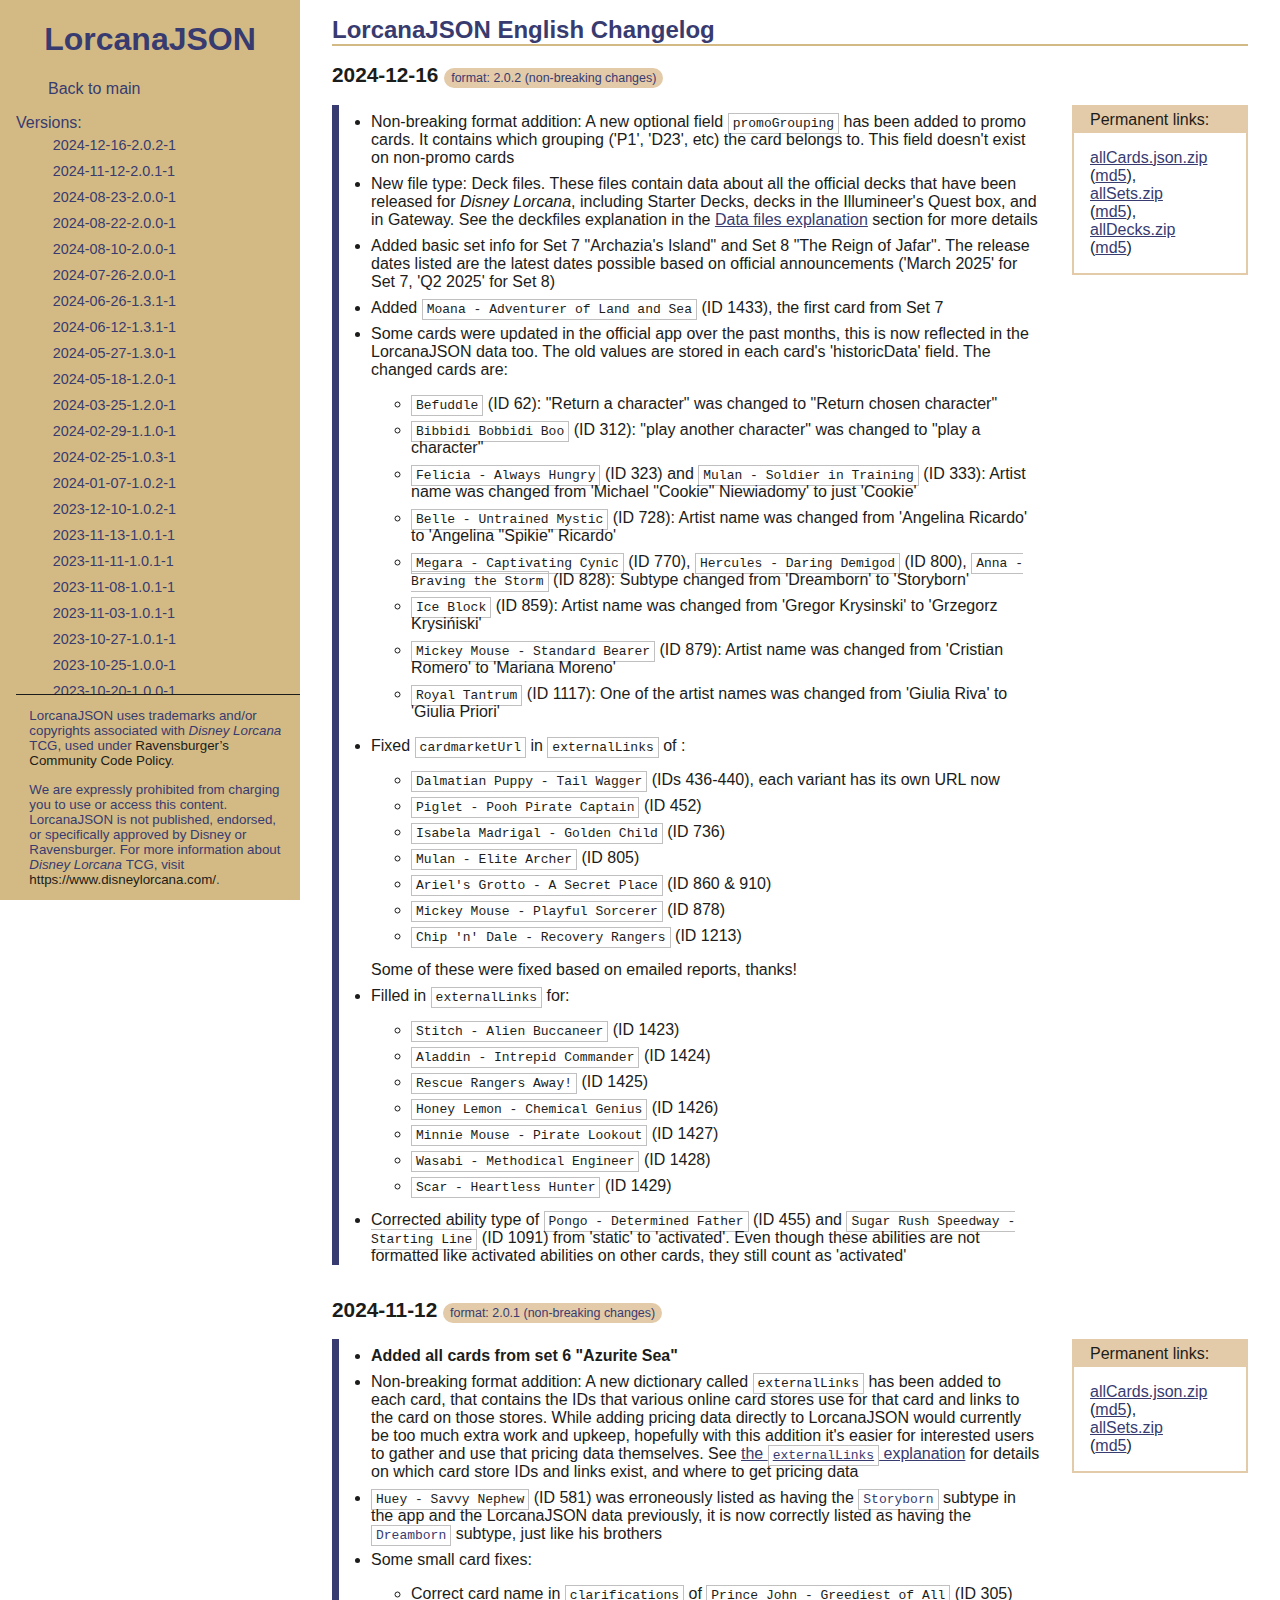
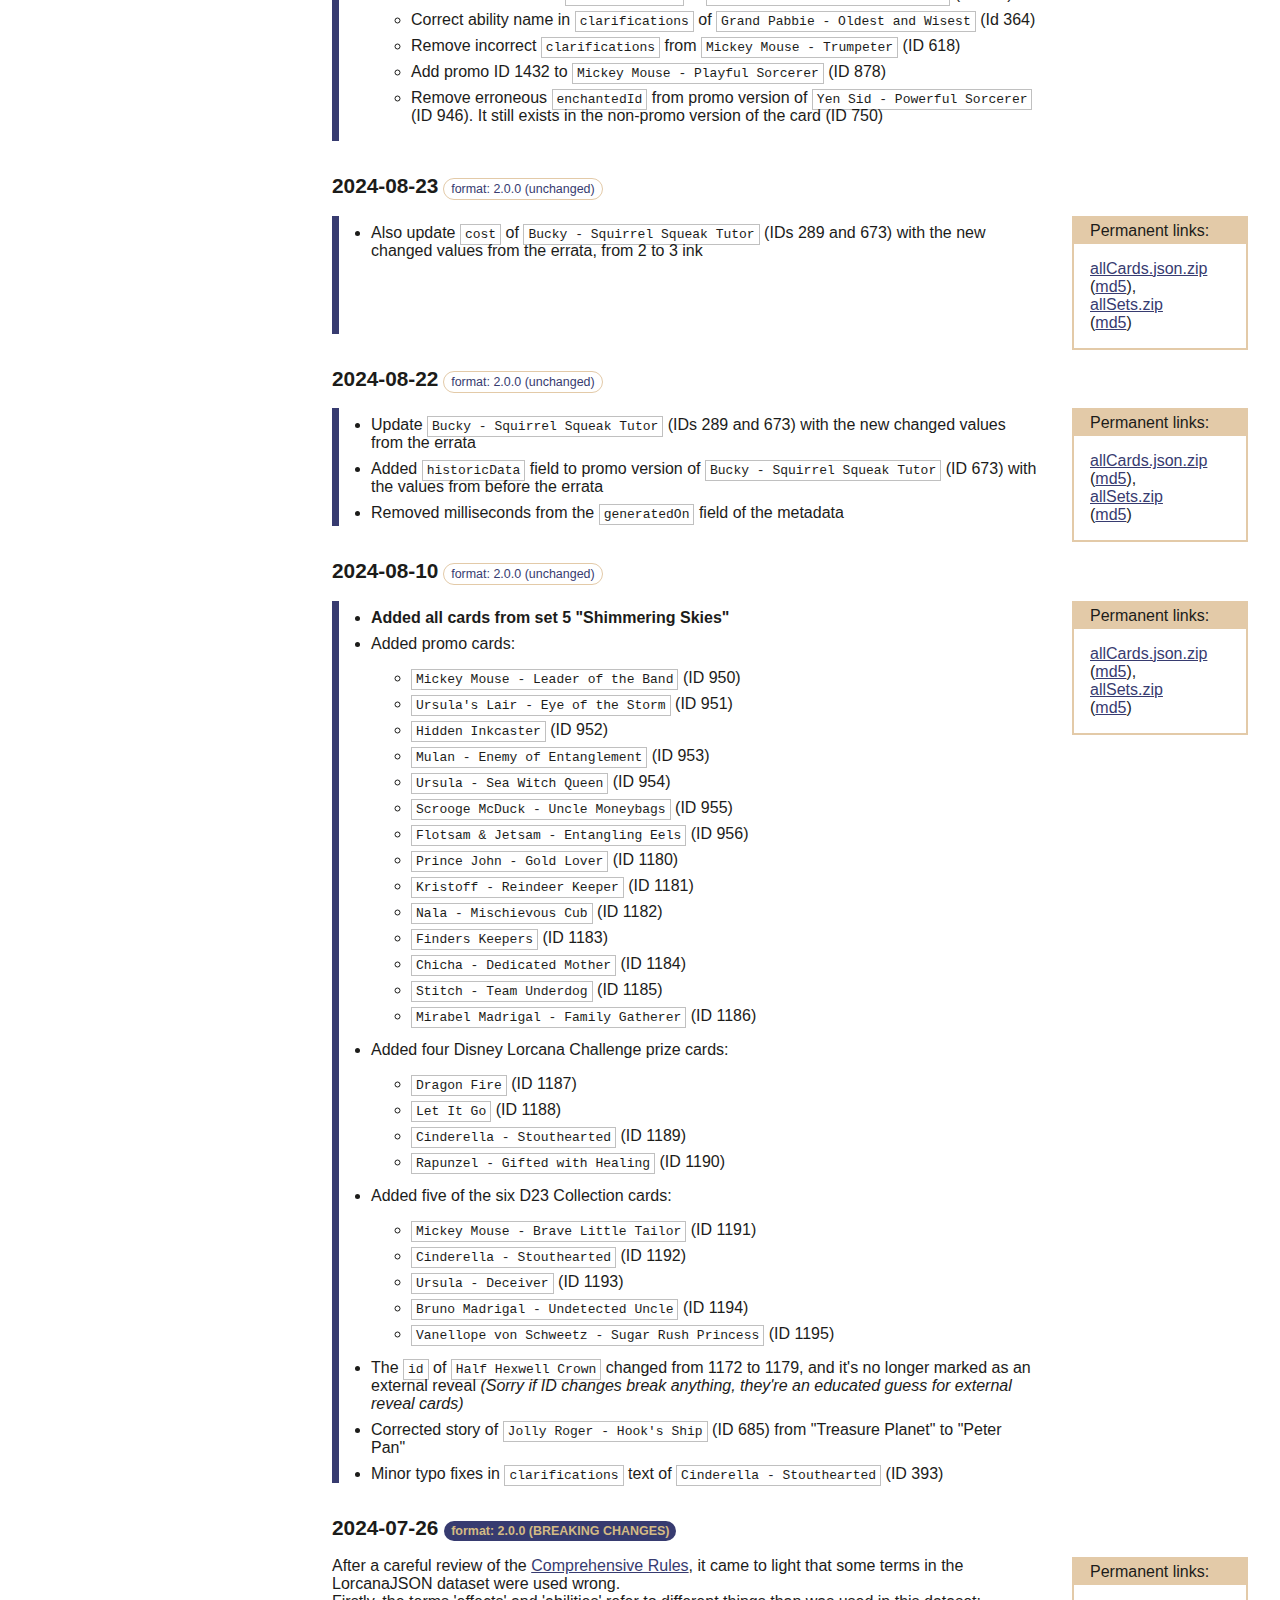
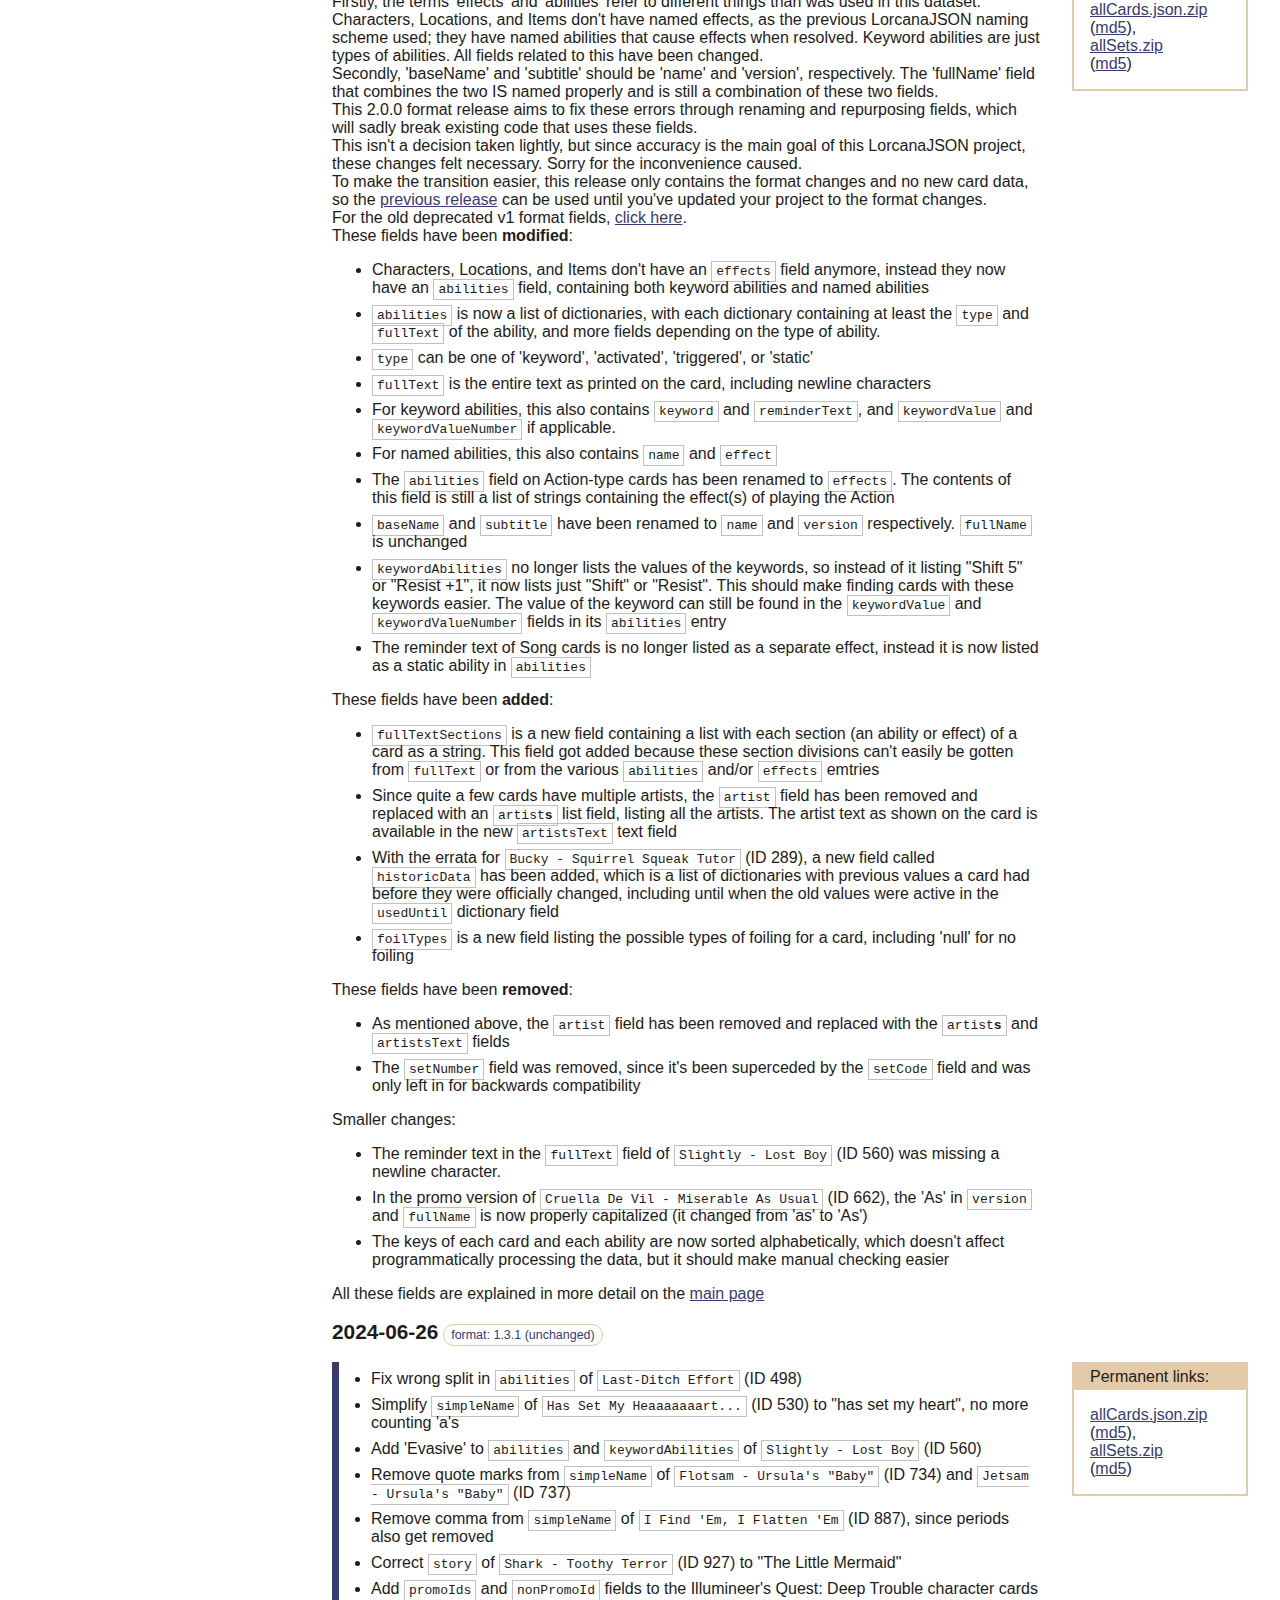
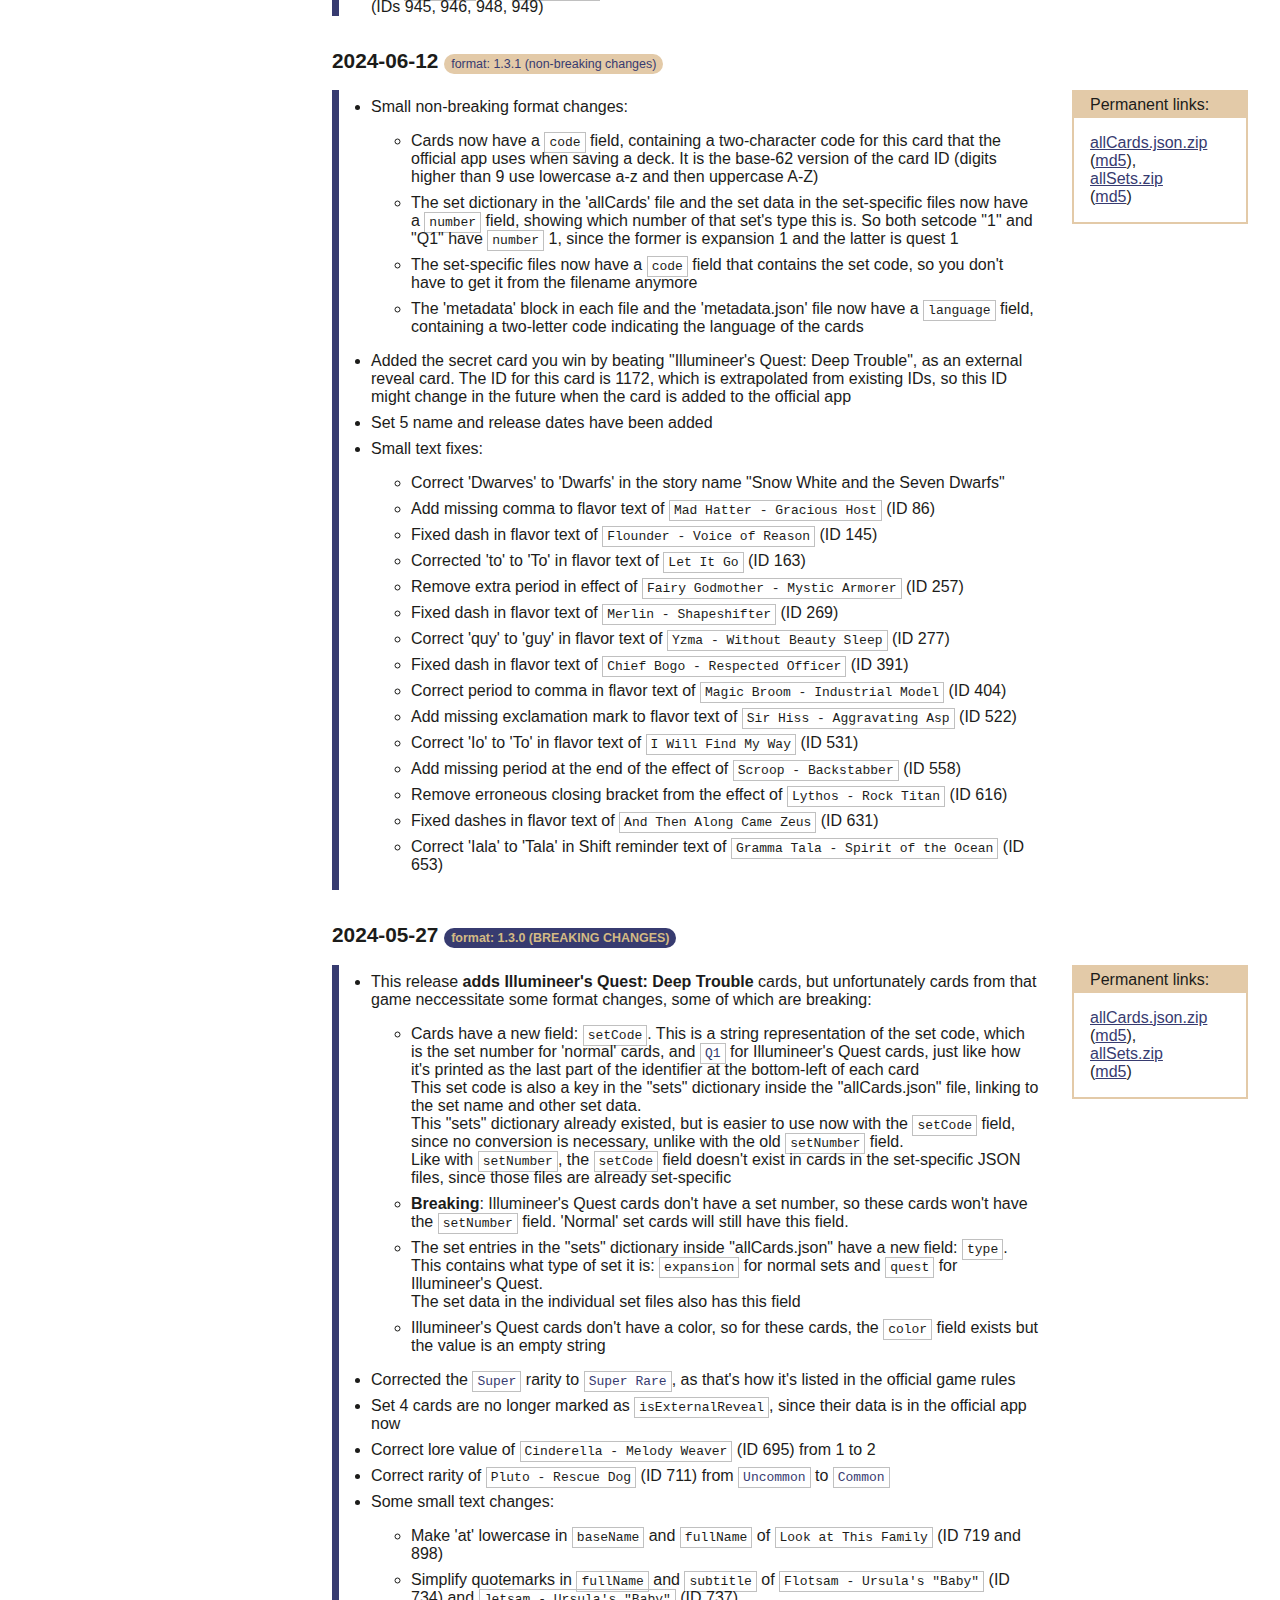
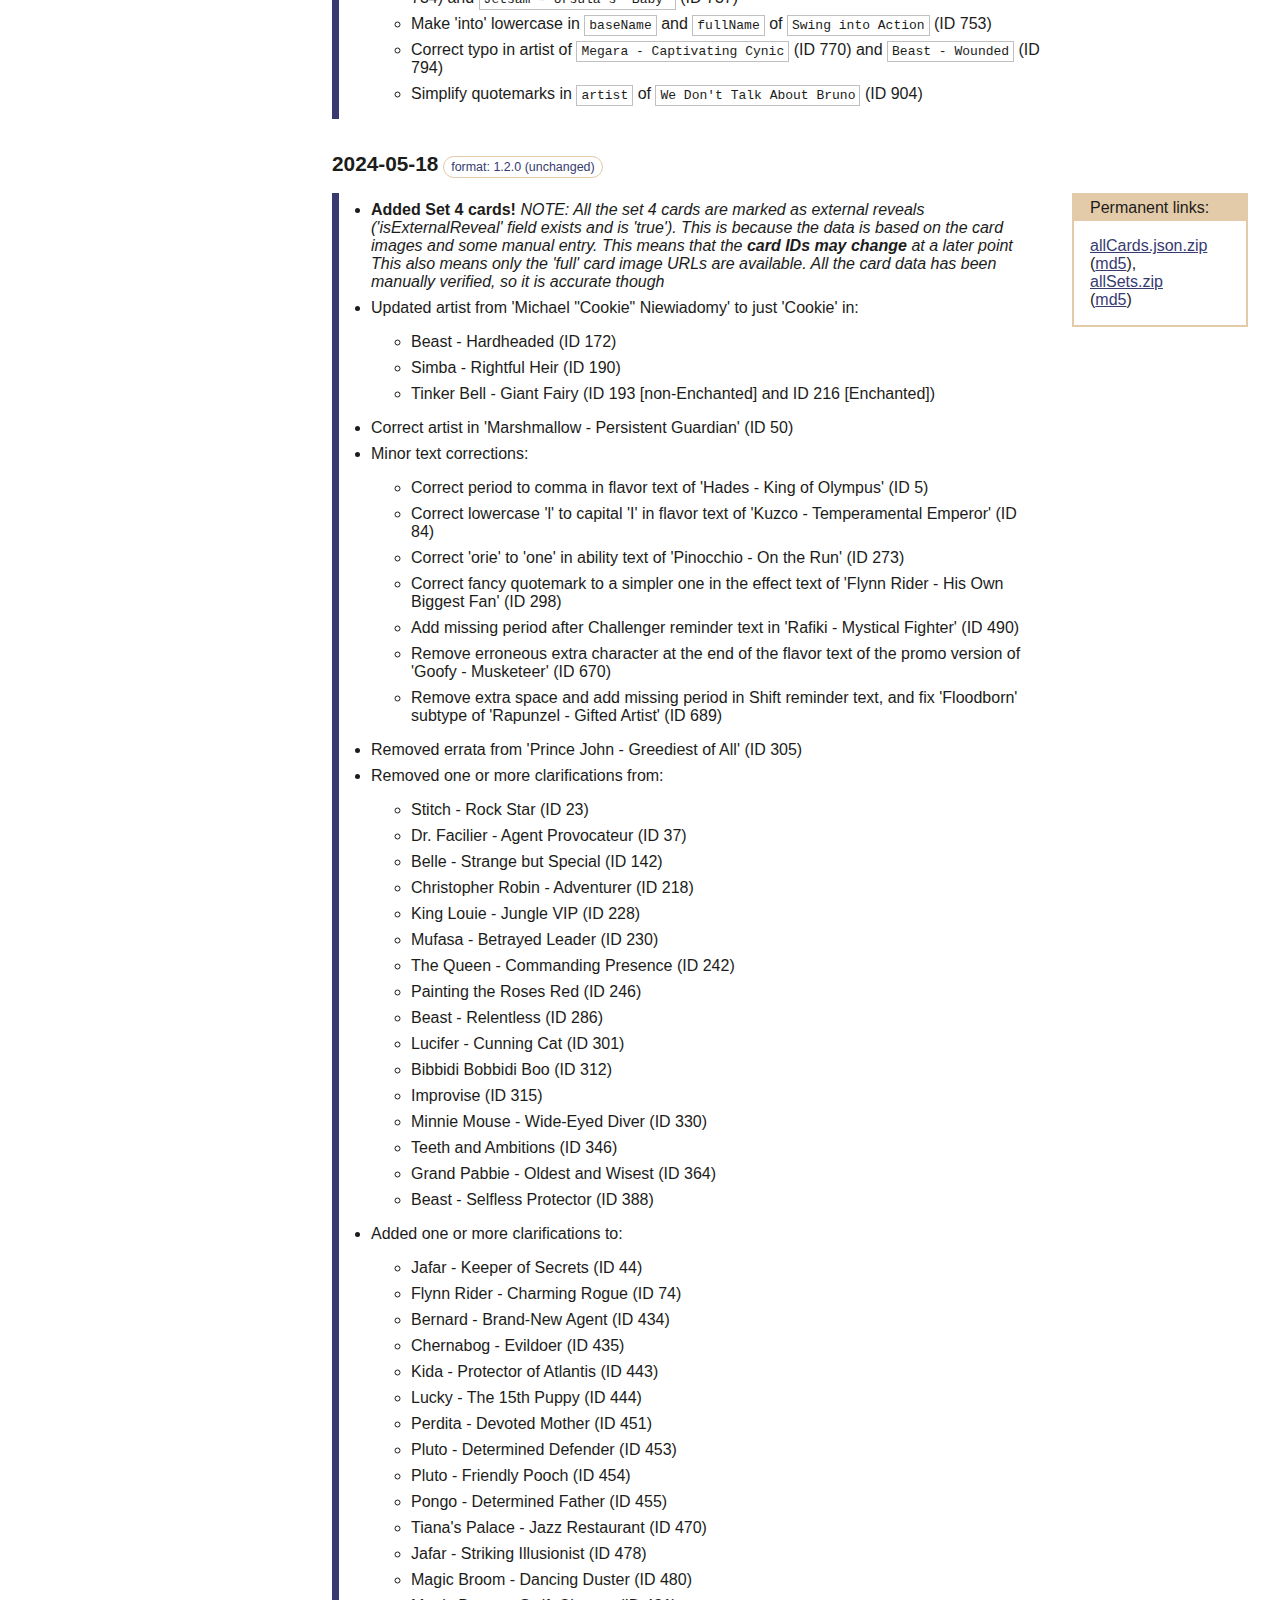
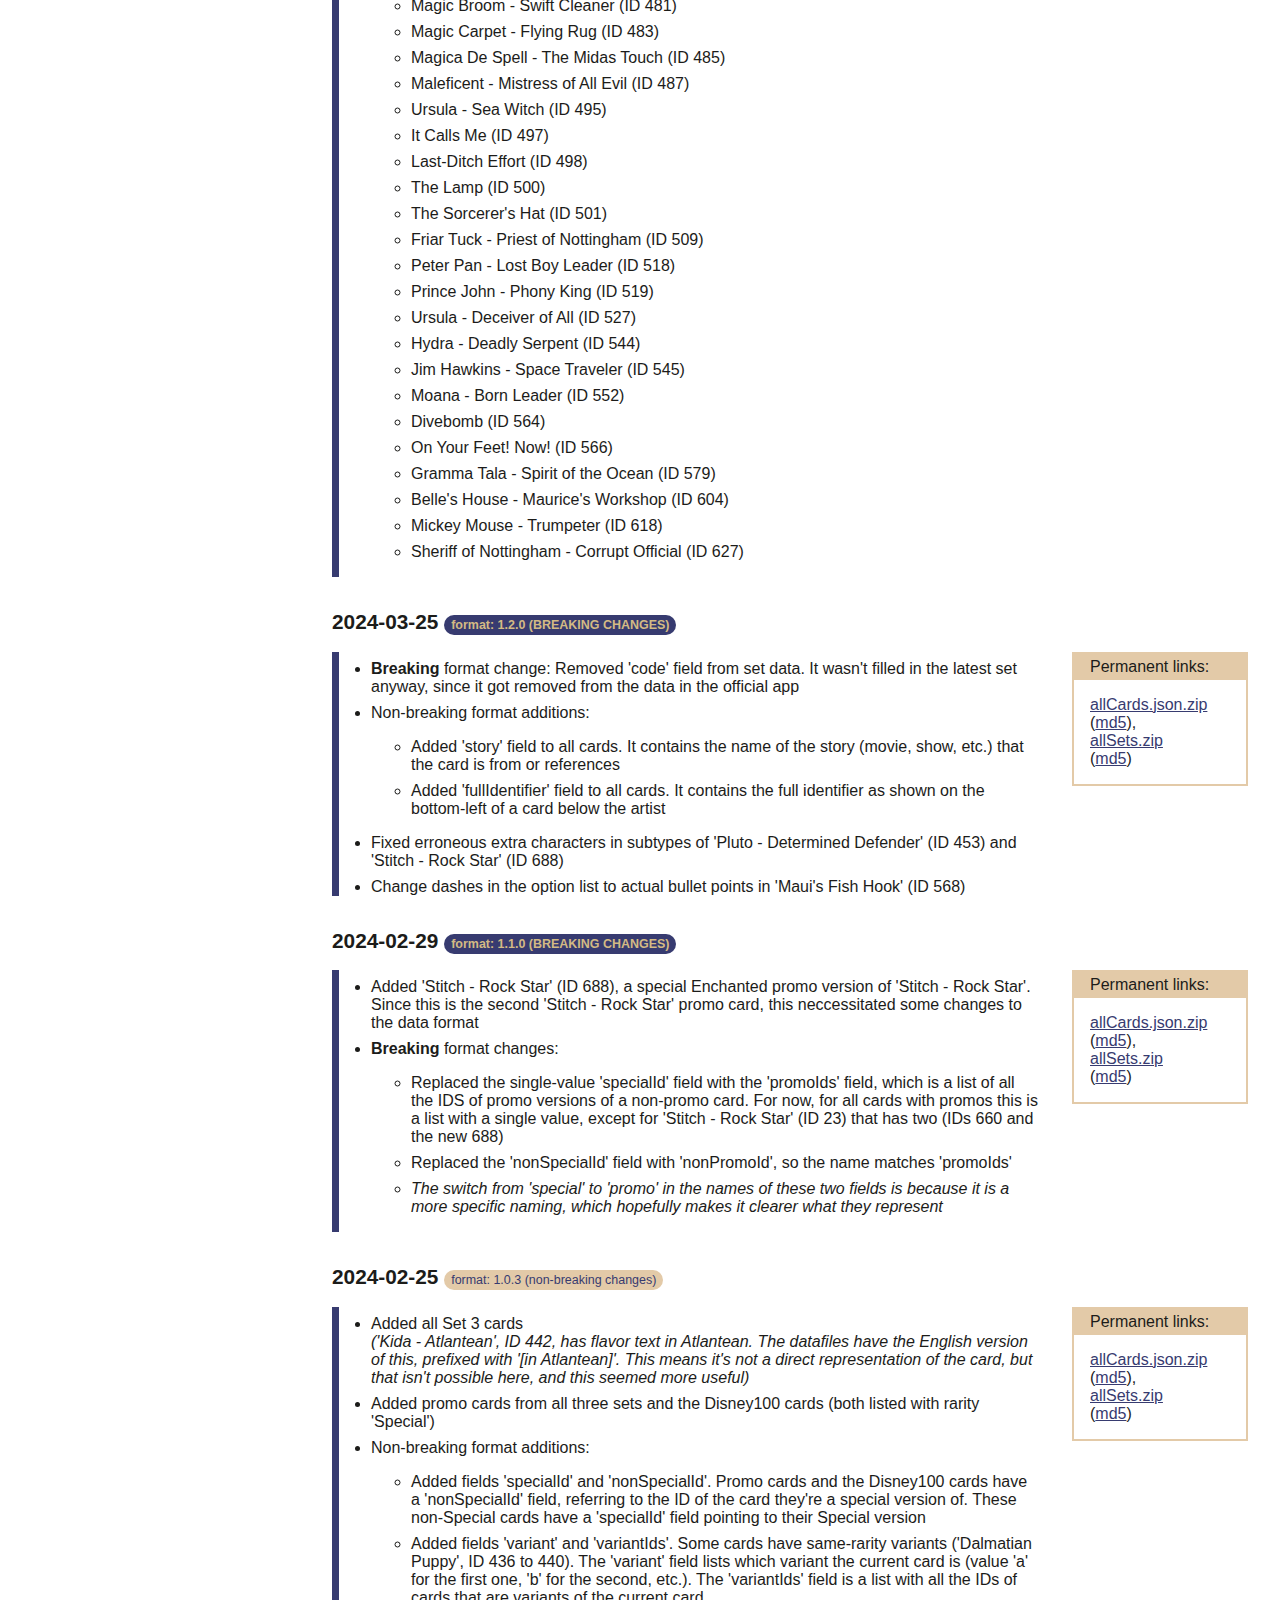
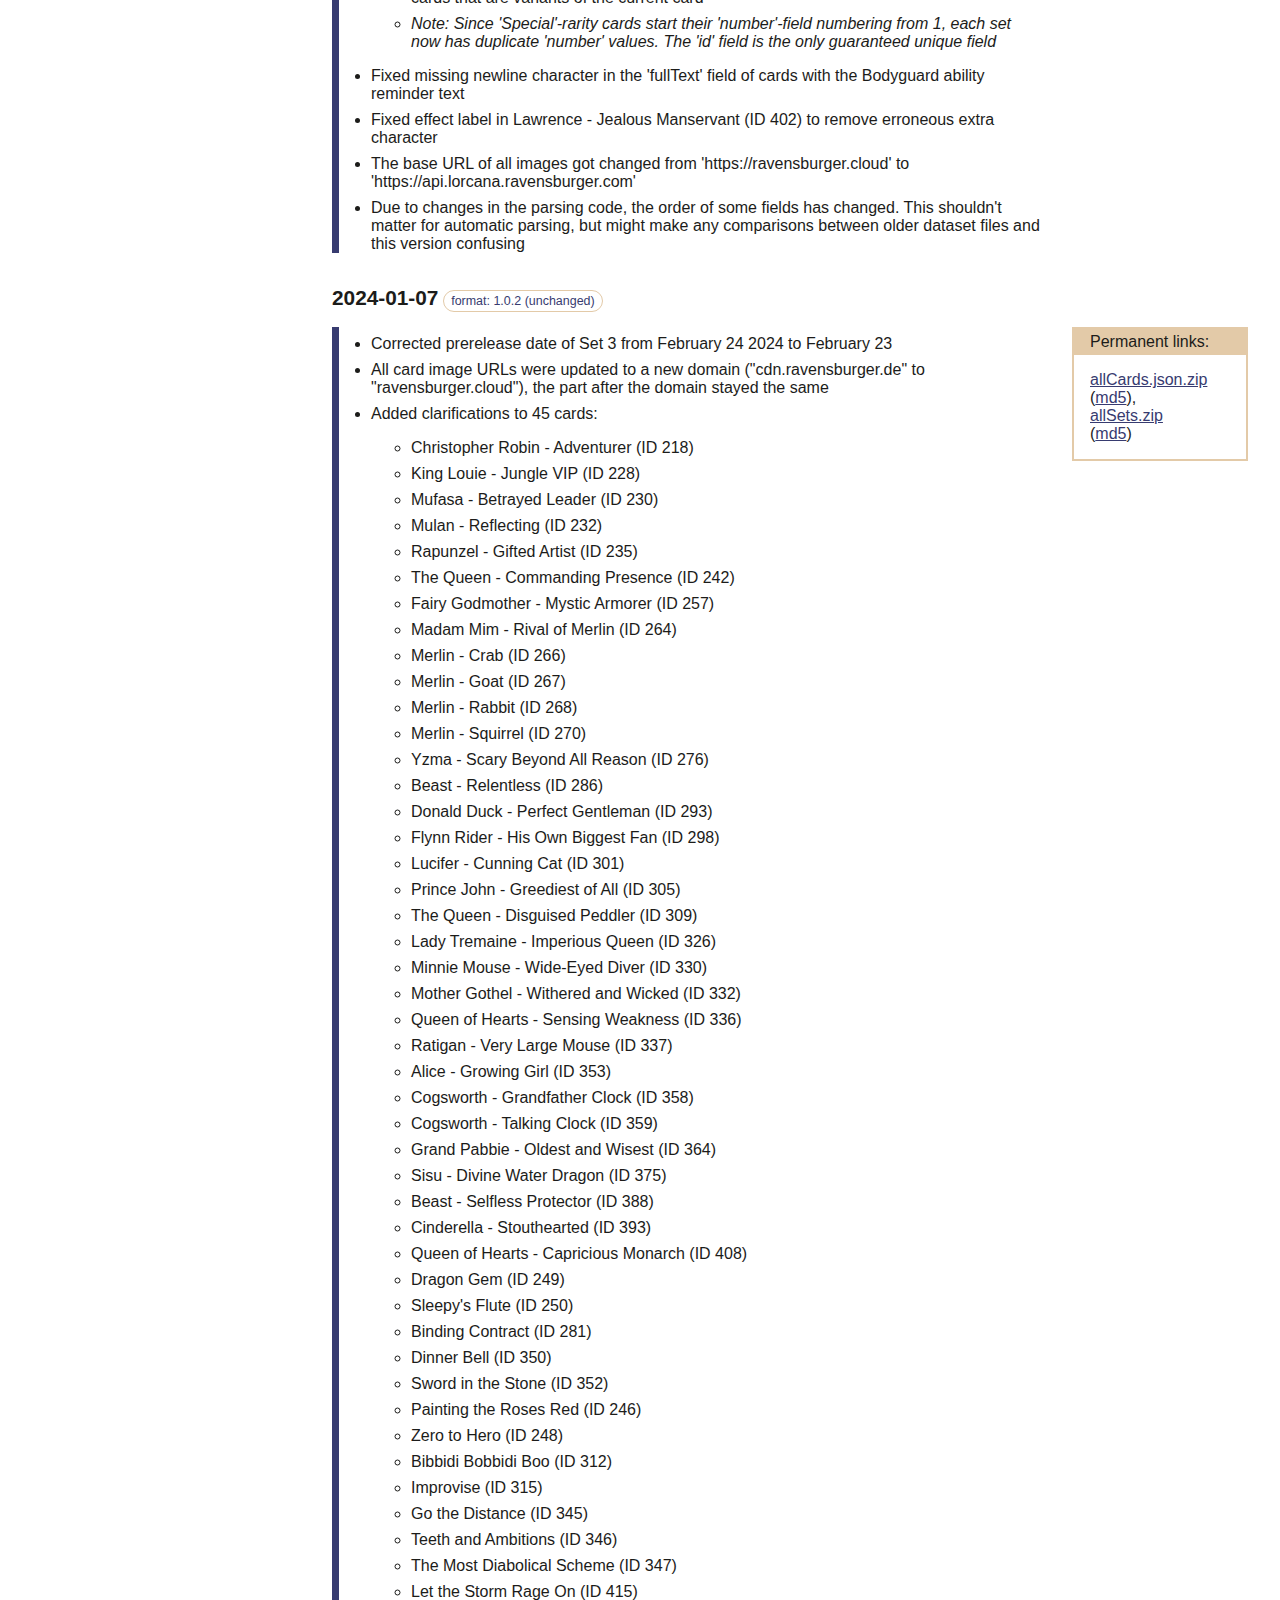
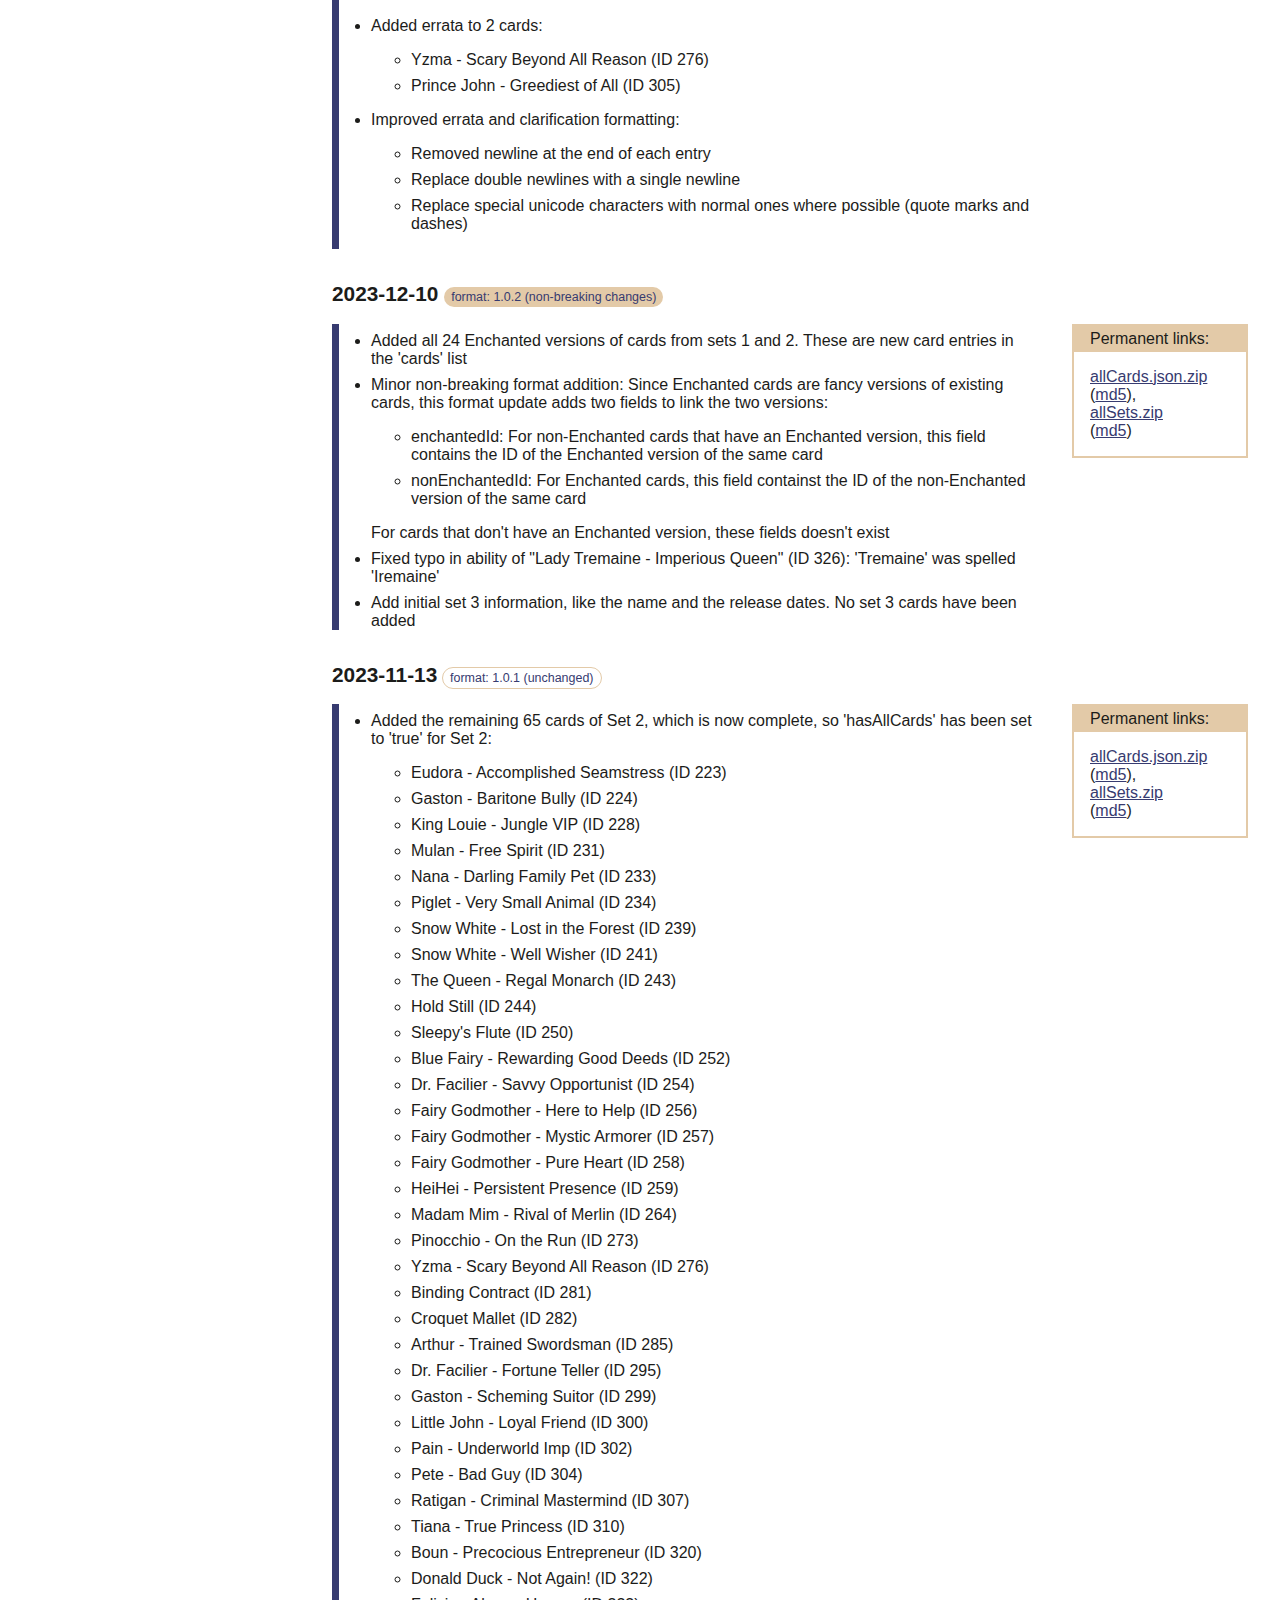
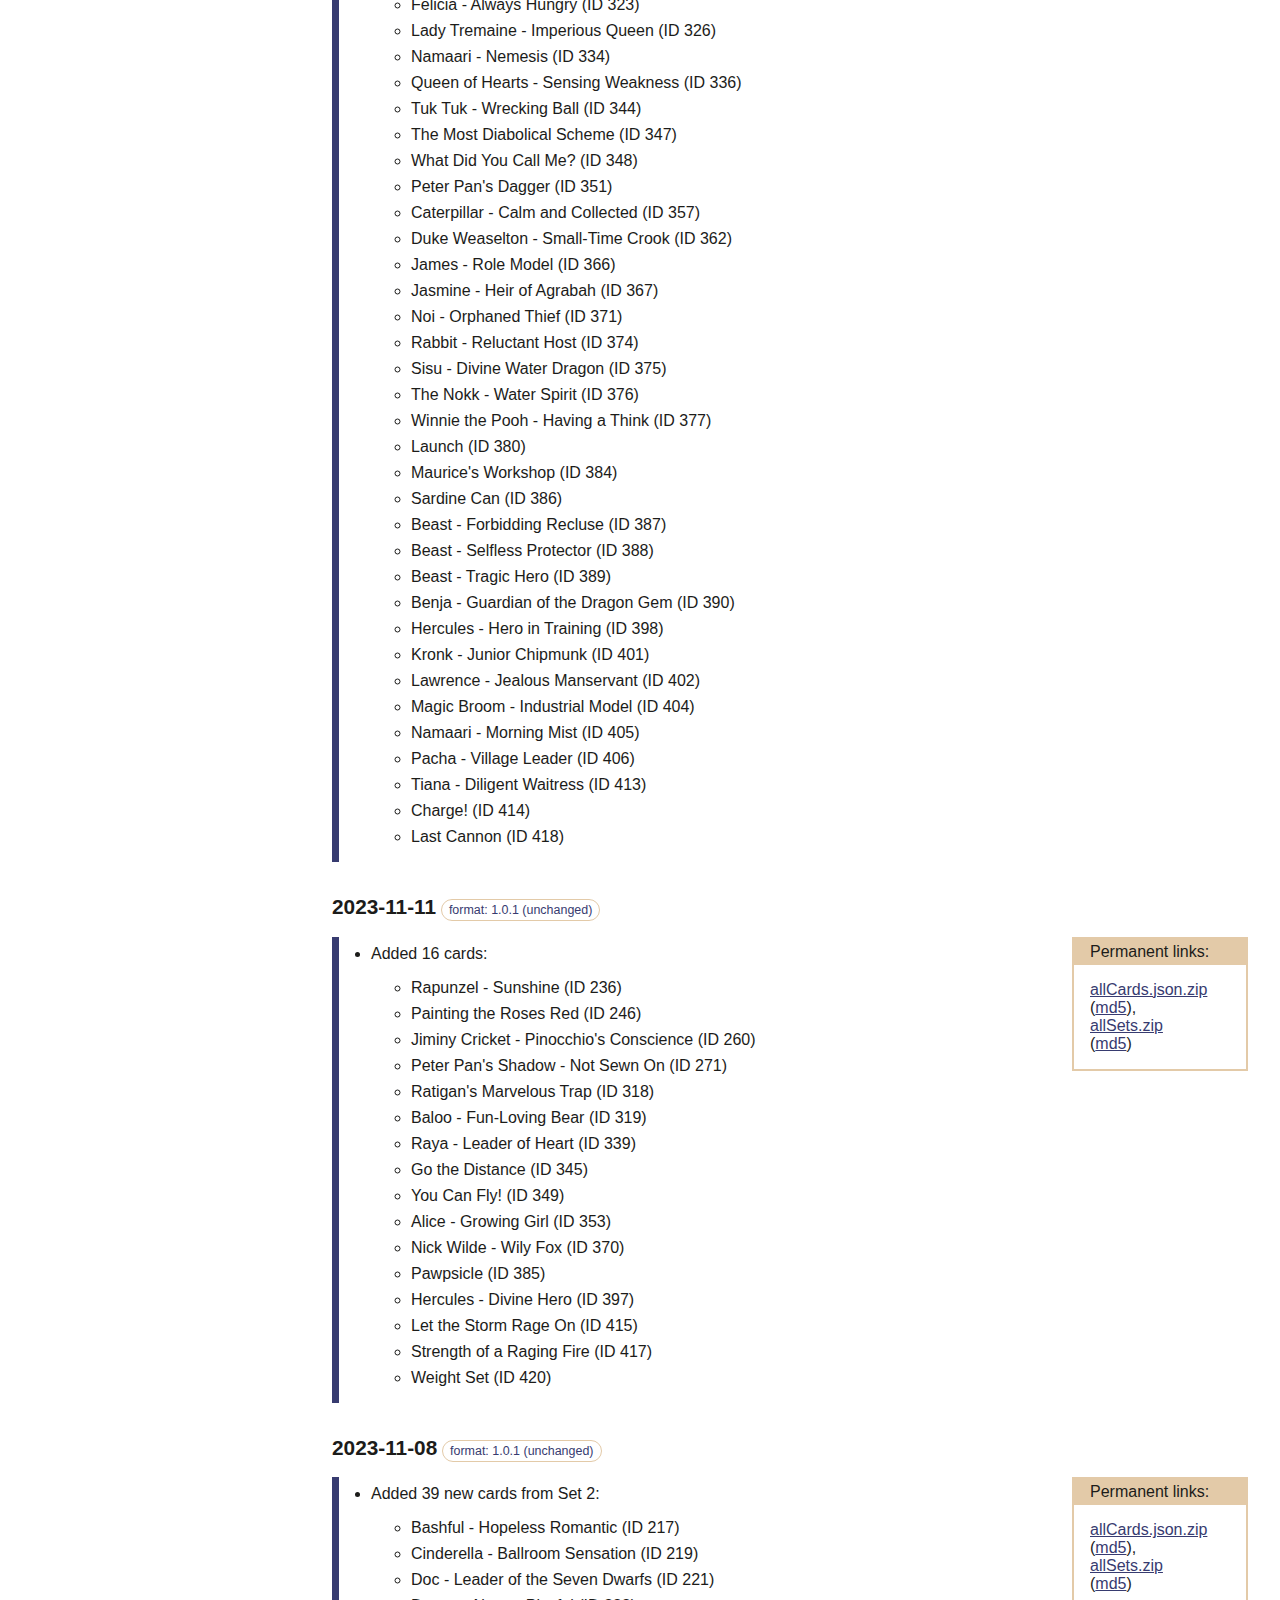
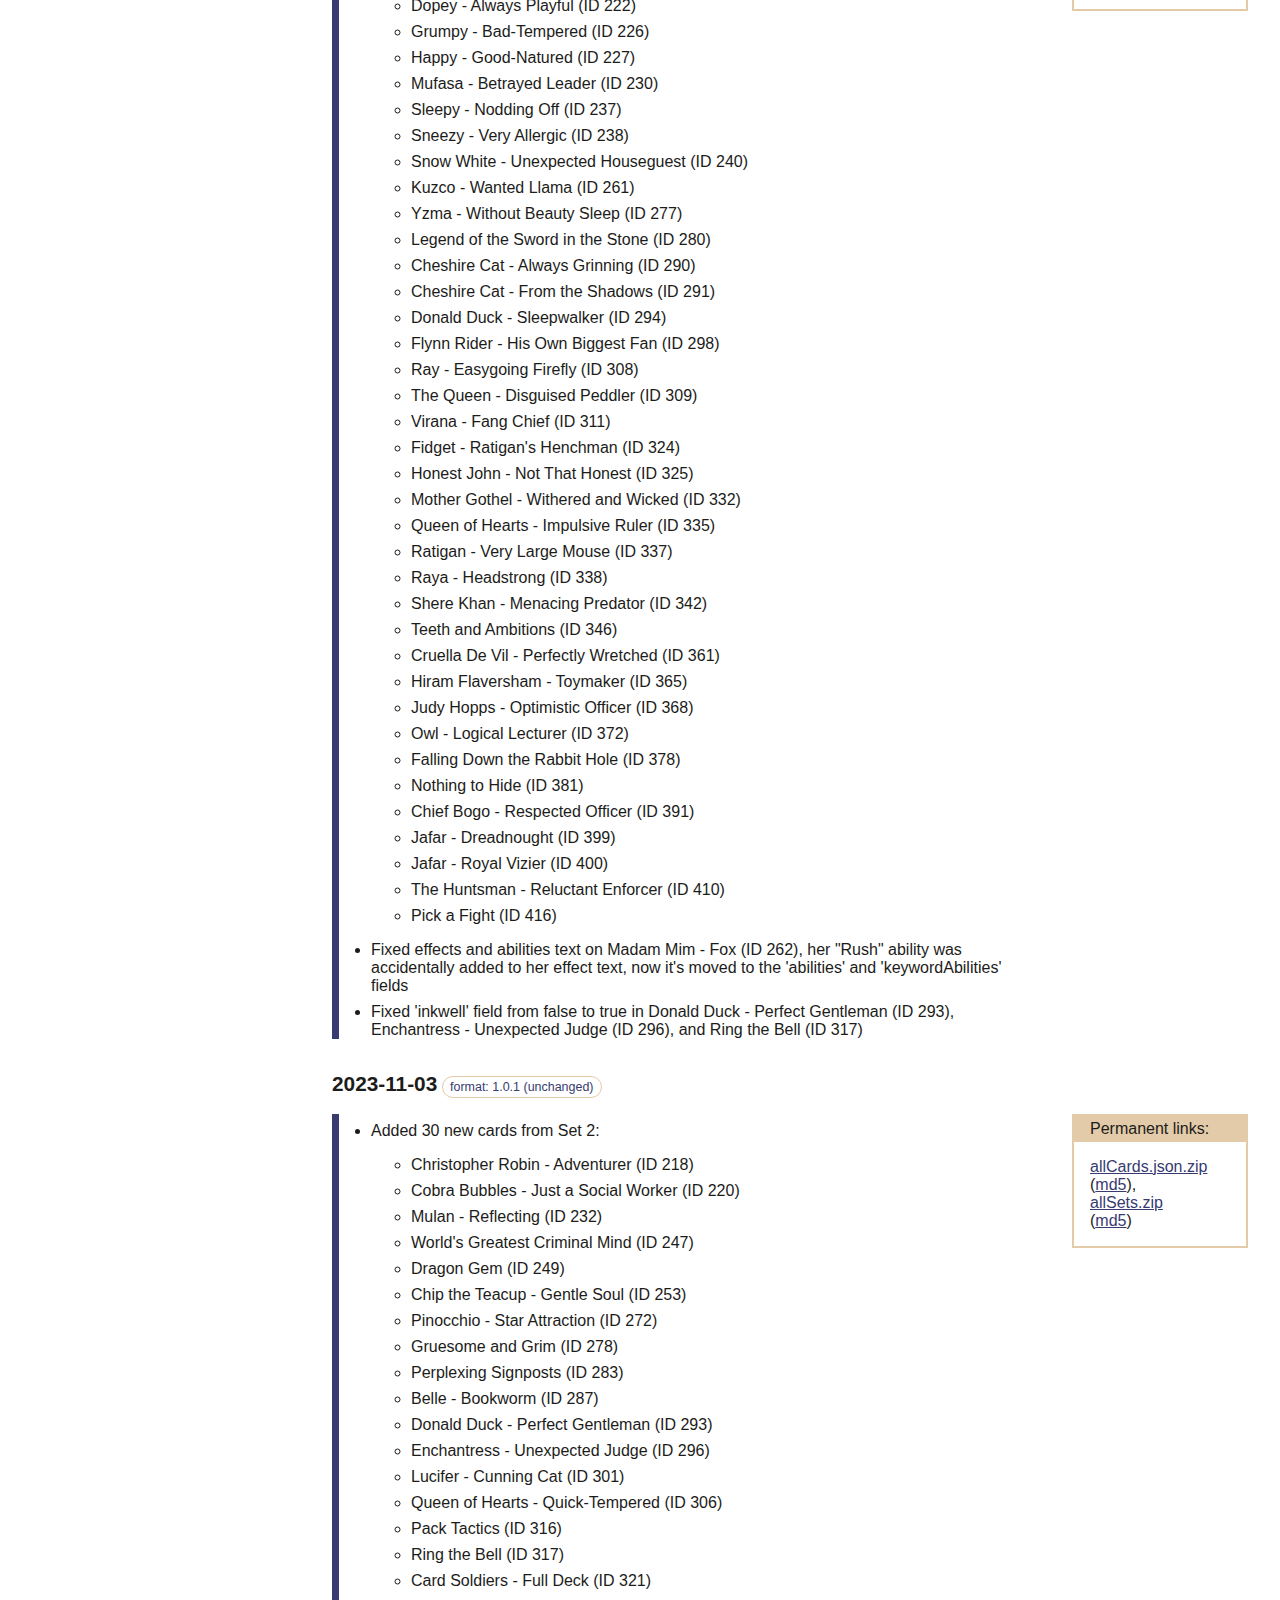
==== commit 4ac36d8b: "Add deck links to changelog entry" ====
--- a/changelog.html
+++ b/changelog.html
@@ -124,7 +124,9 @@
                 <a class="download" href="files/2024-12-16-2.0.2-1/en/allCards.json.zip">allCards.json.zip</a>
                 (<a class="md5" href="files/2024-12-16-2.0.2-1/en/allCards.json.zip.md5">md5</a>),
                 <a class="download" href="files/2024-12-16-2.0.2-1/en/sets/allSets.zip">allSets.zip</a>
-                (<a class="md5" href="files/2024-12-16-2.0.2-1/en/sets/allSets.zip.md5">md5</a>)
+                (<a class="md5" href="files/2024-12-16-2.0.2-1/en/sets/allSets.zip.md5">md5</a>),
+                <a class="download" href="files/2024-12-16-2.0.2-1/en/decks/allDecks.zip">allDecks.zip</a>
+                (<a class="md5" href="files/2024-12-16-2.0.2-1/en/decks/allDecks.zip.md5">md5</a>)
             </aside>
         </div>
 
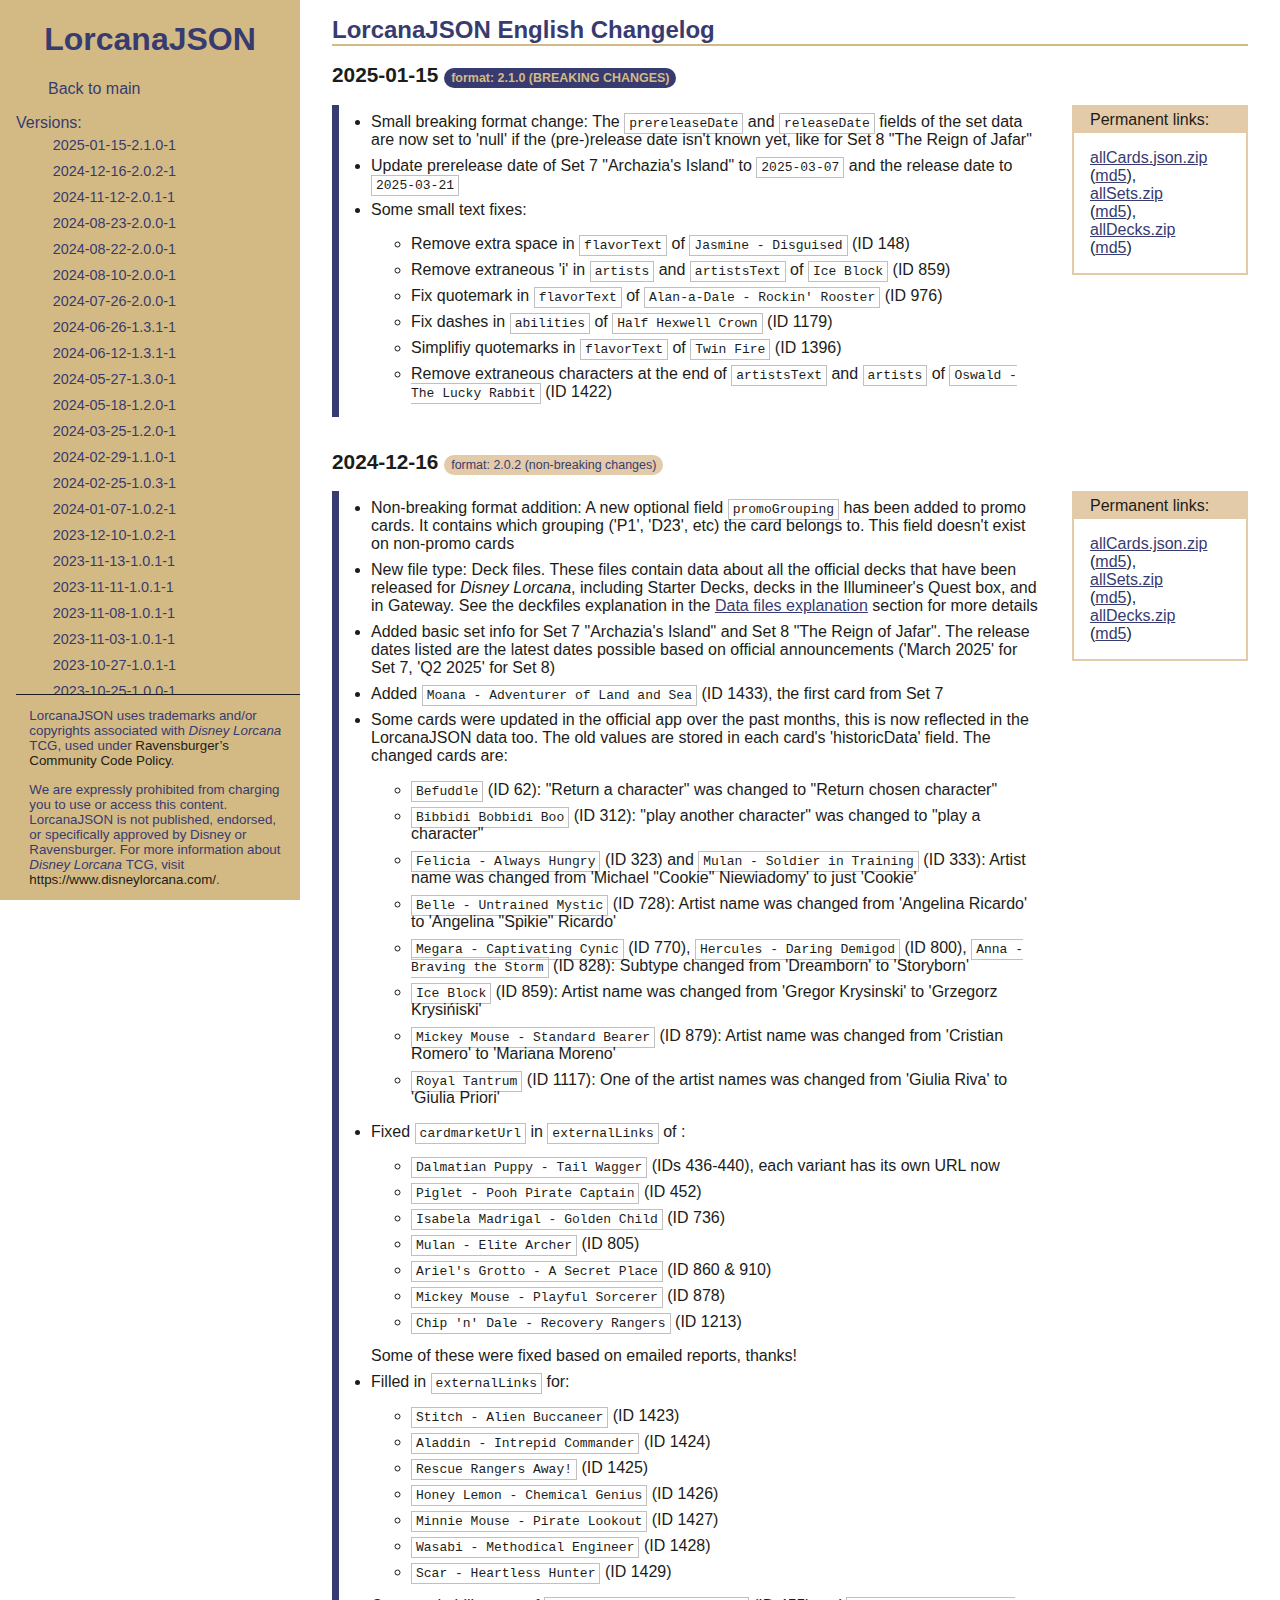
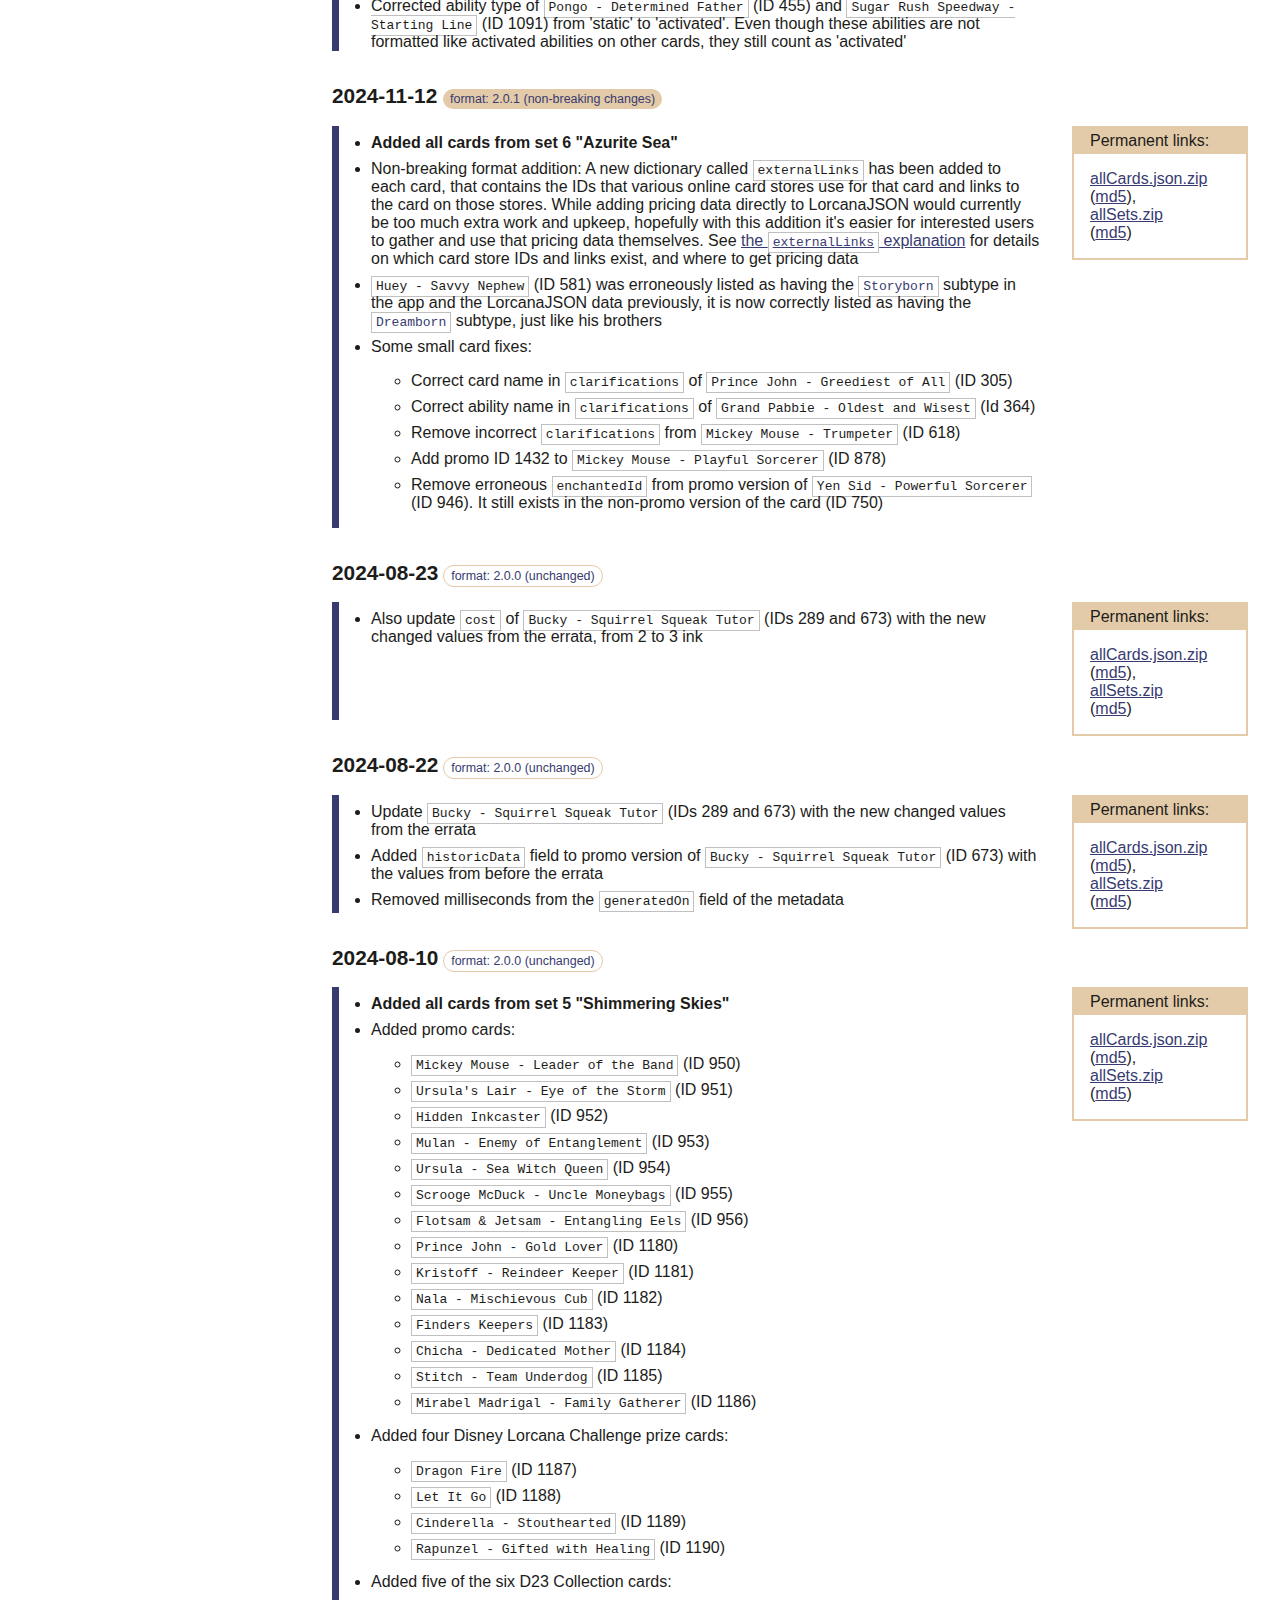
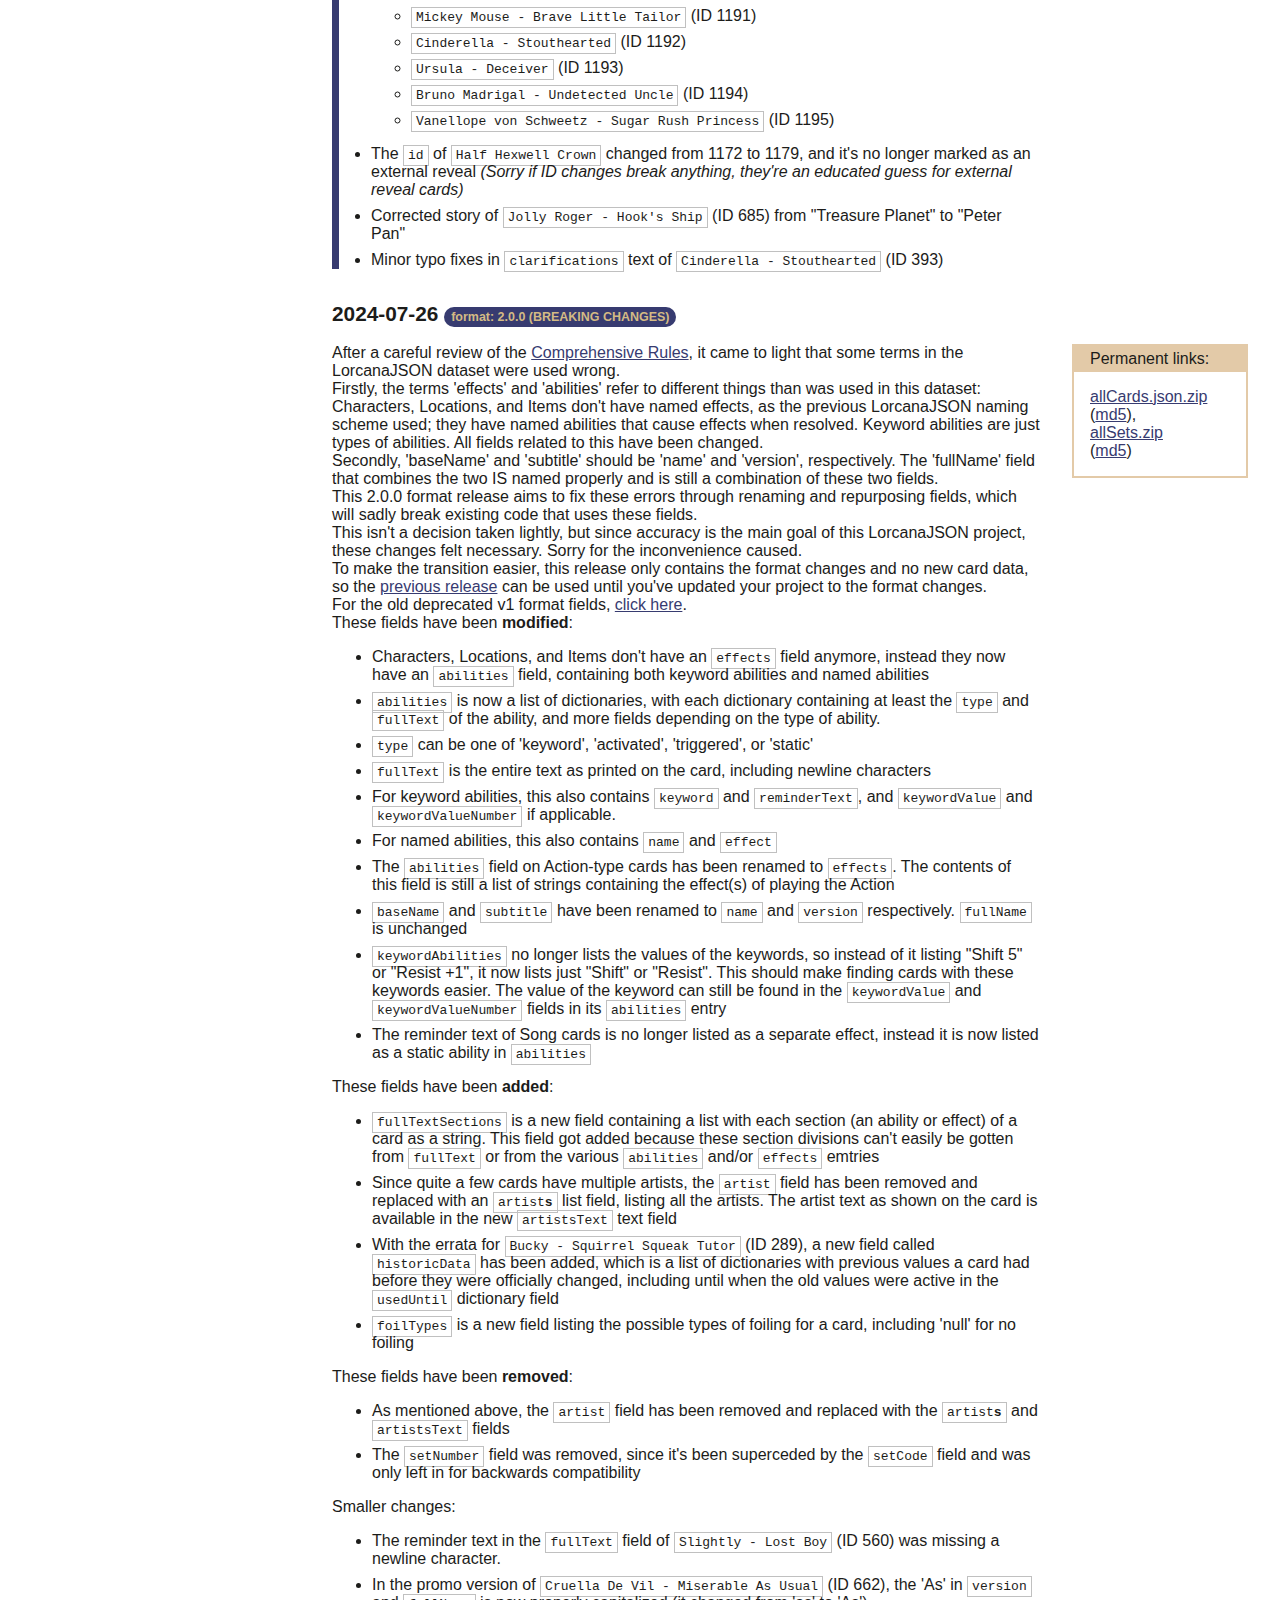
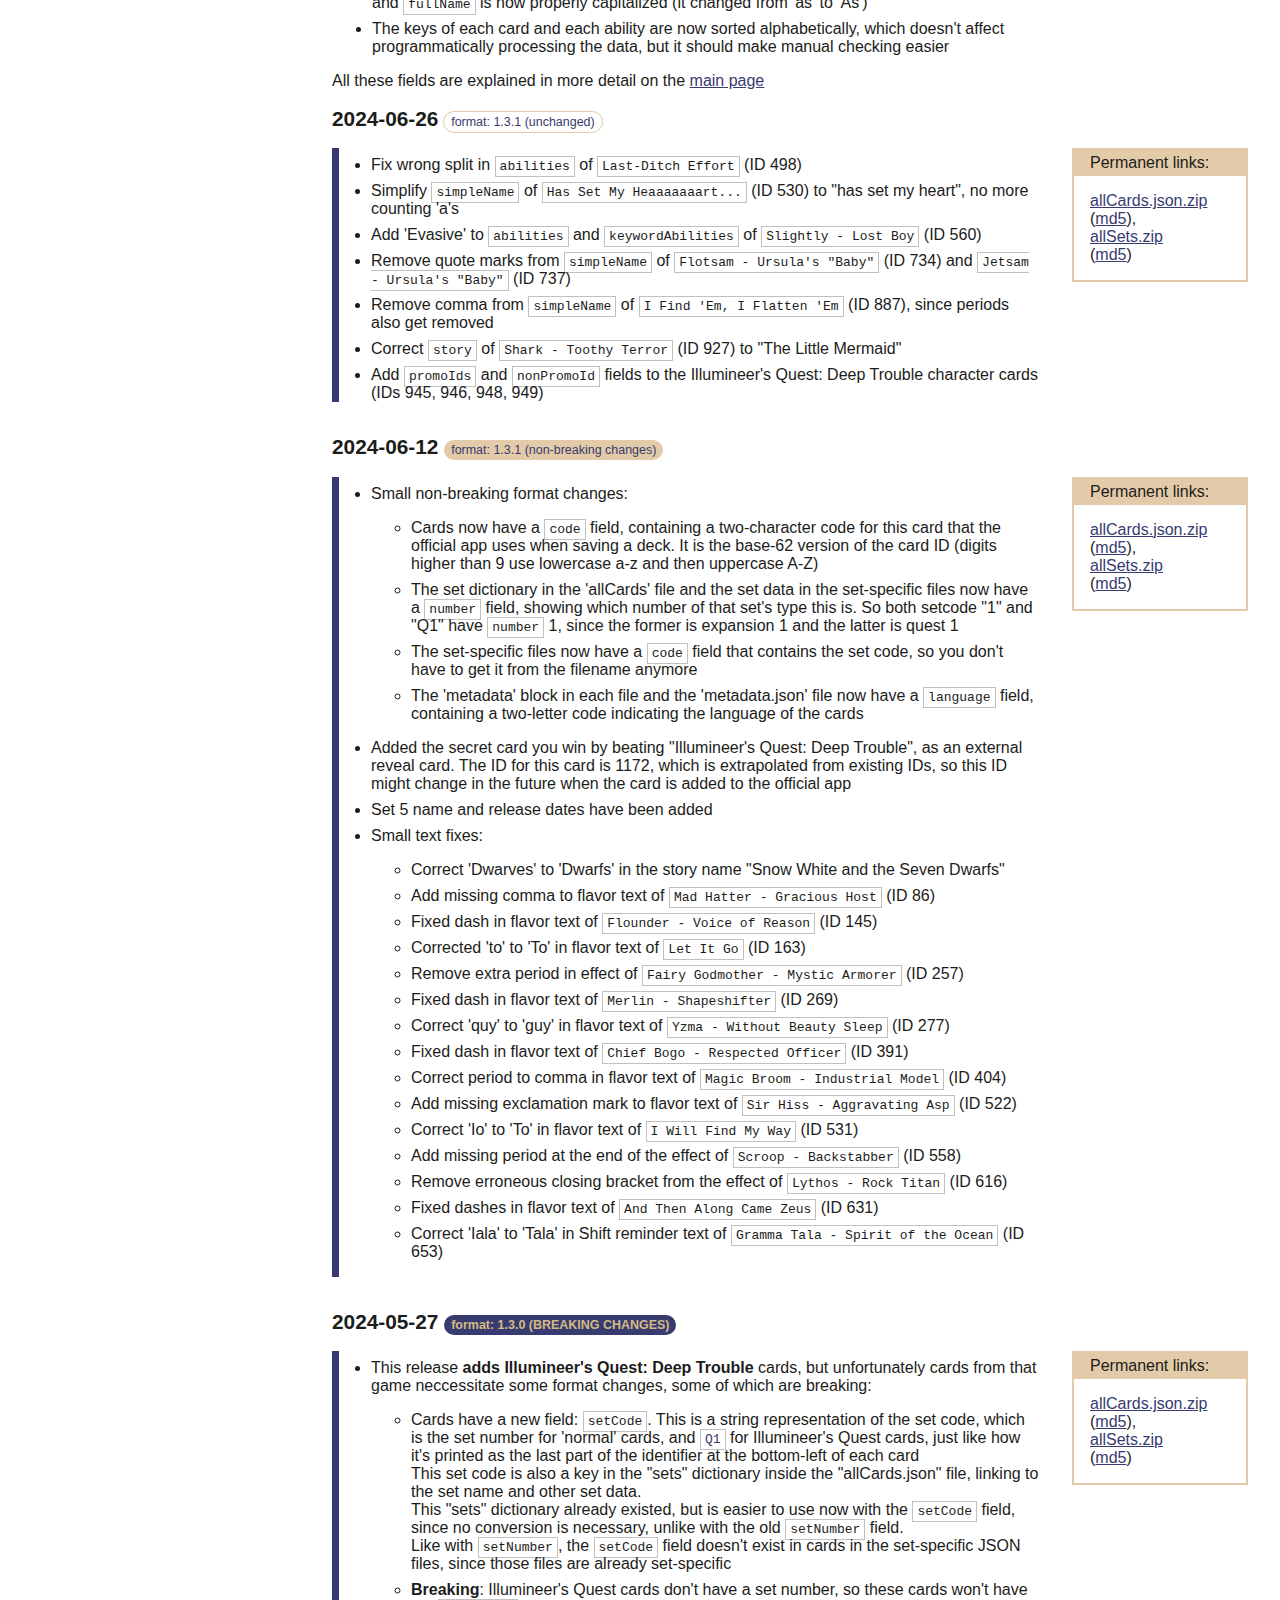
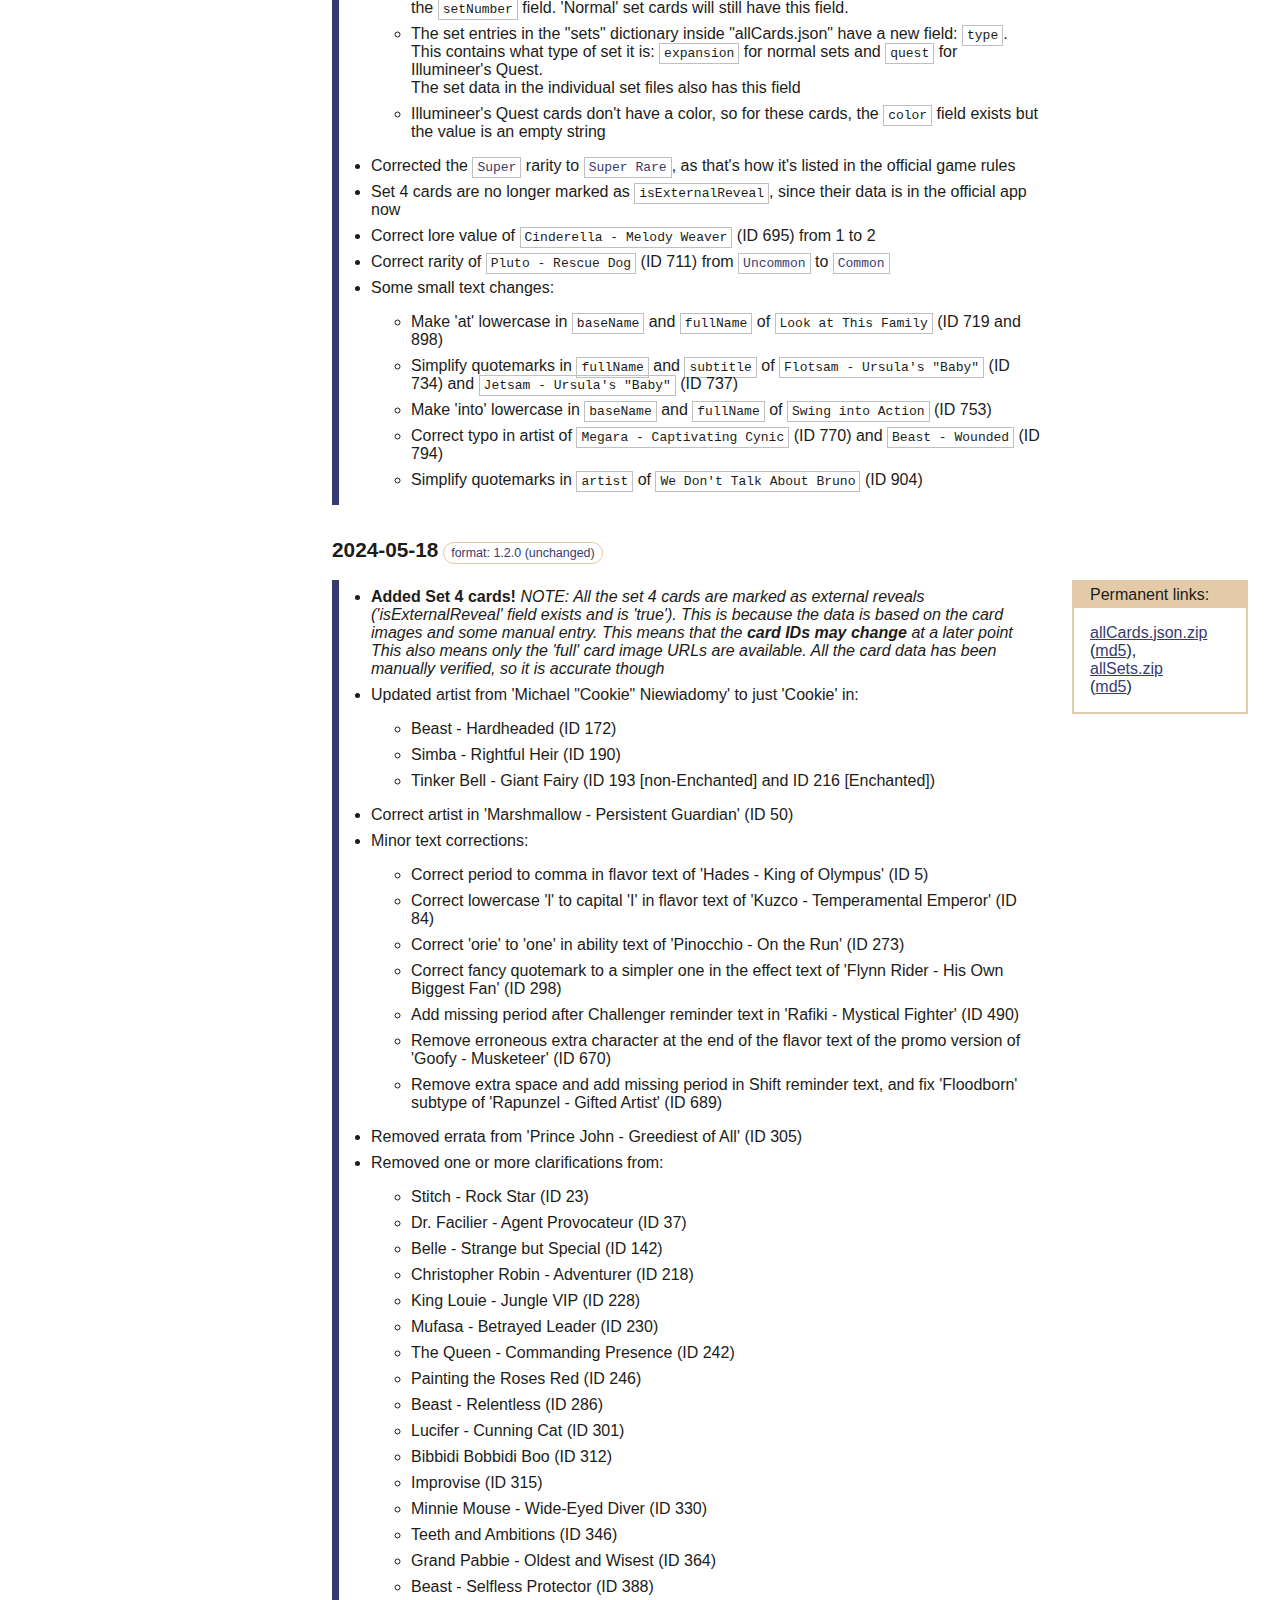
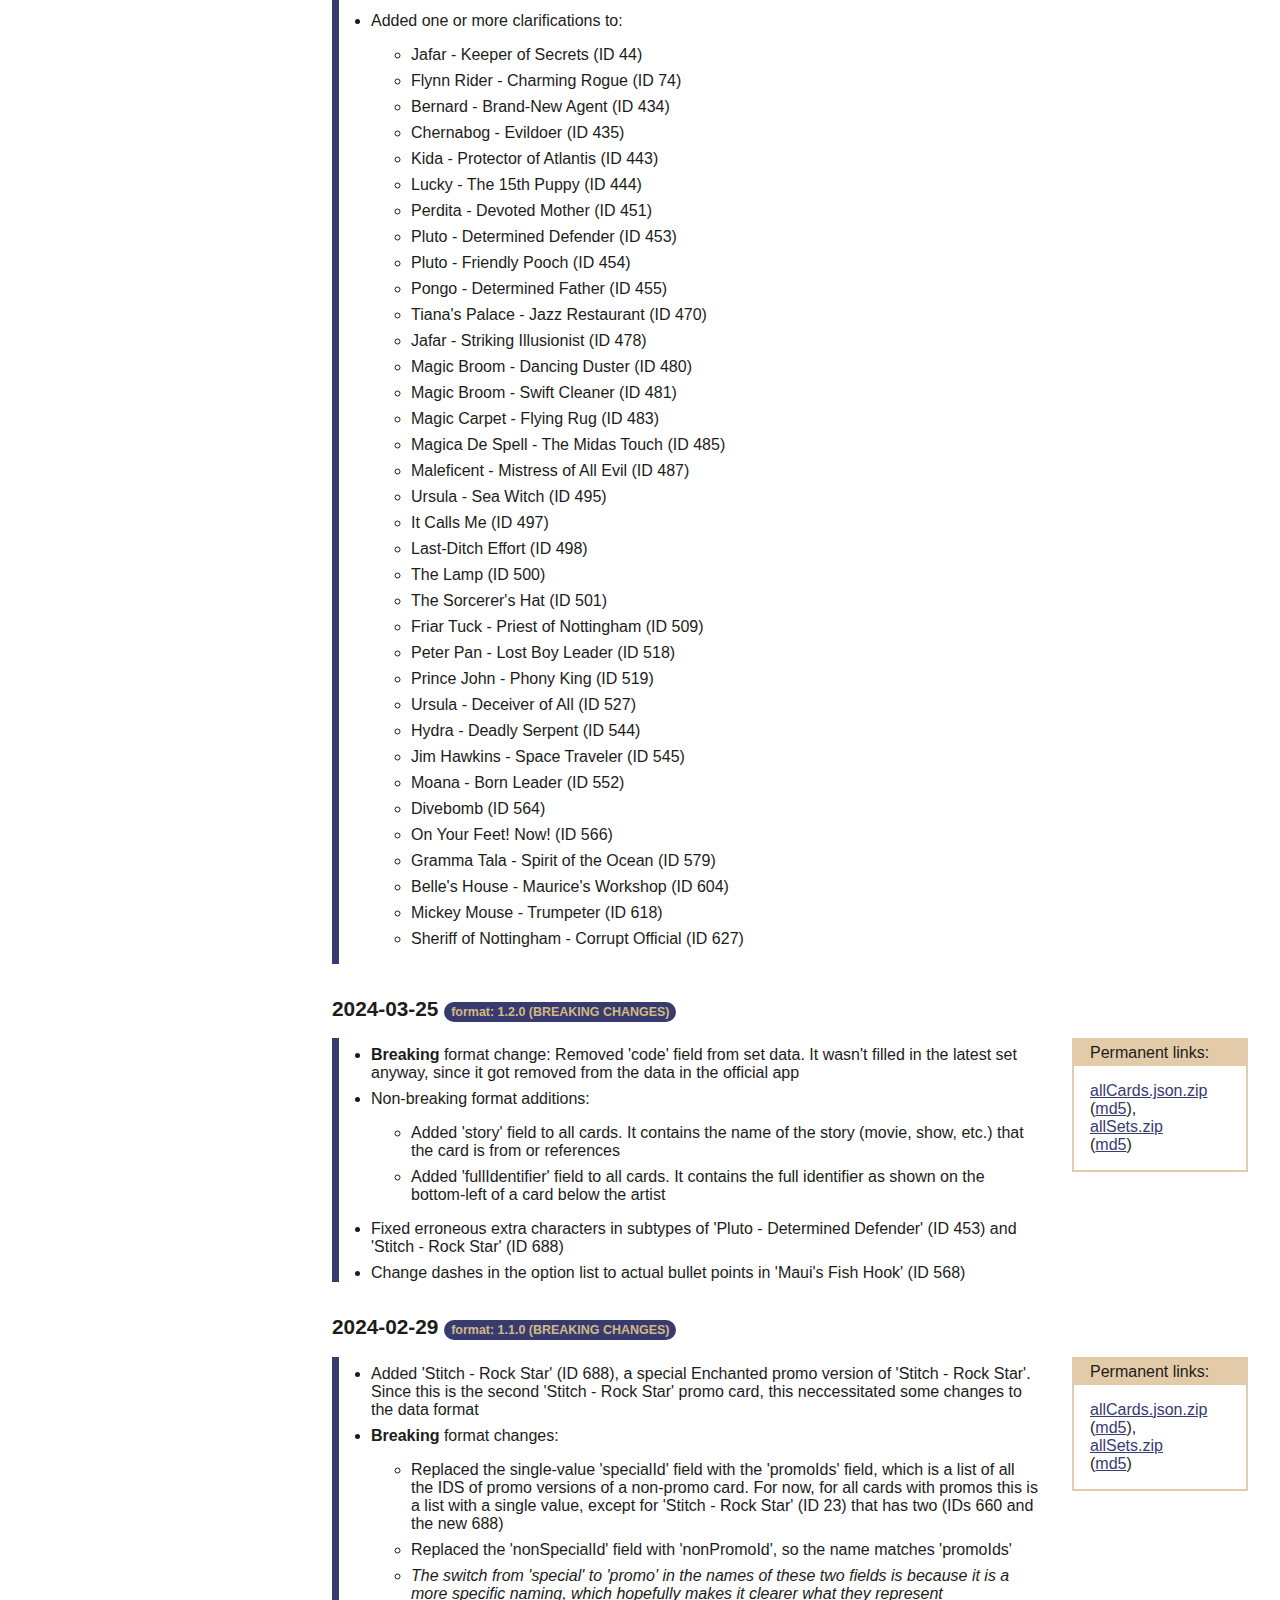
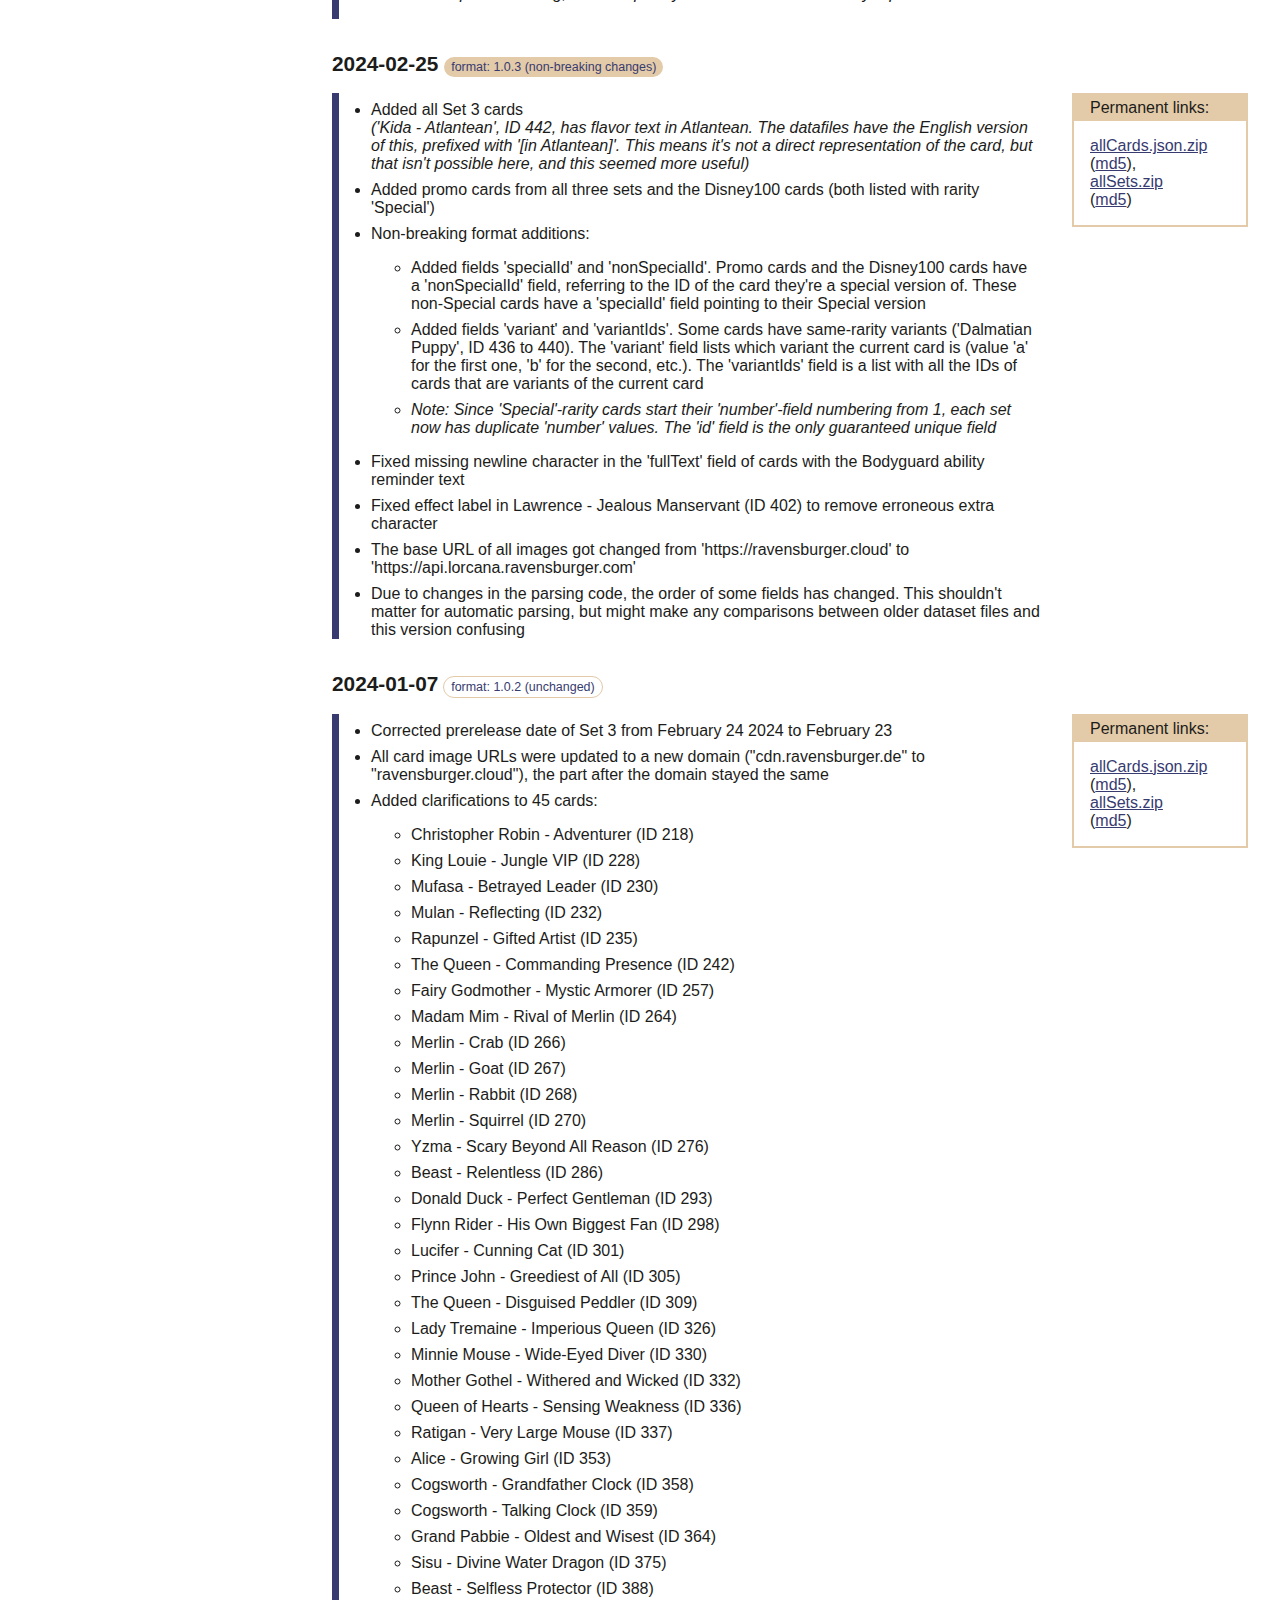
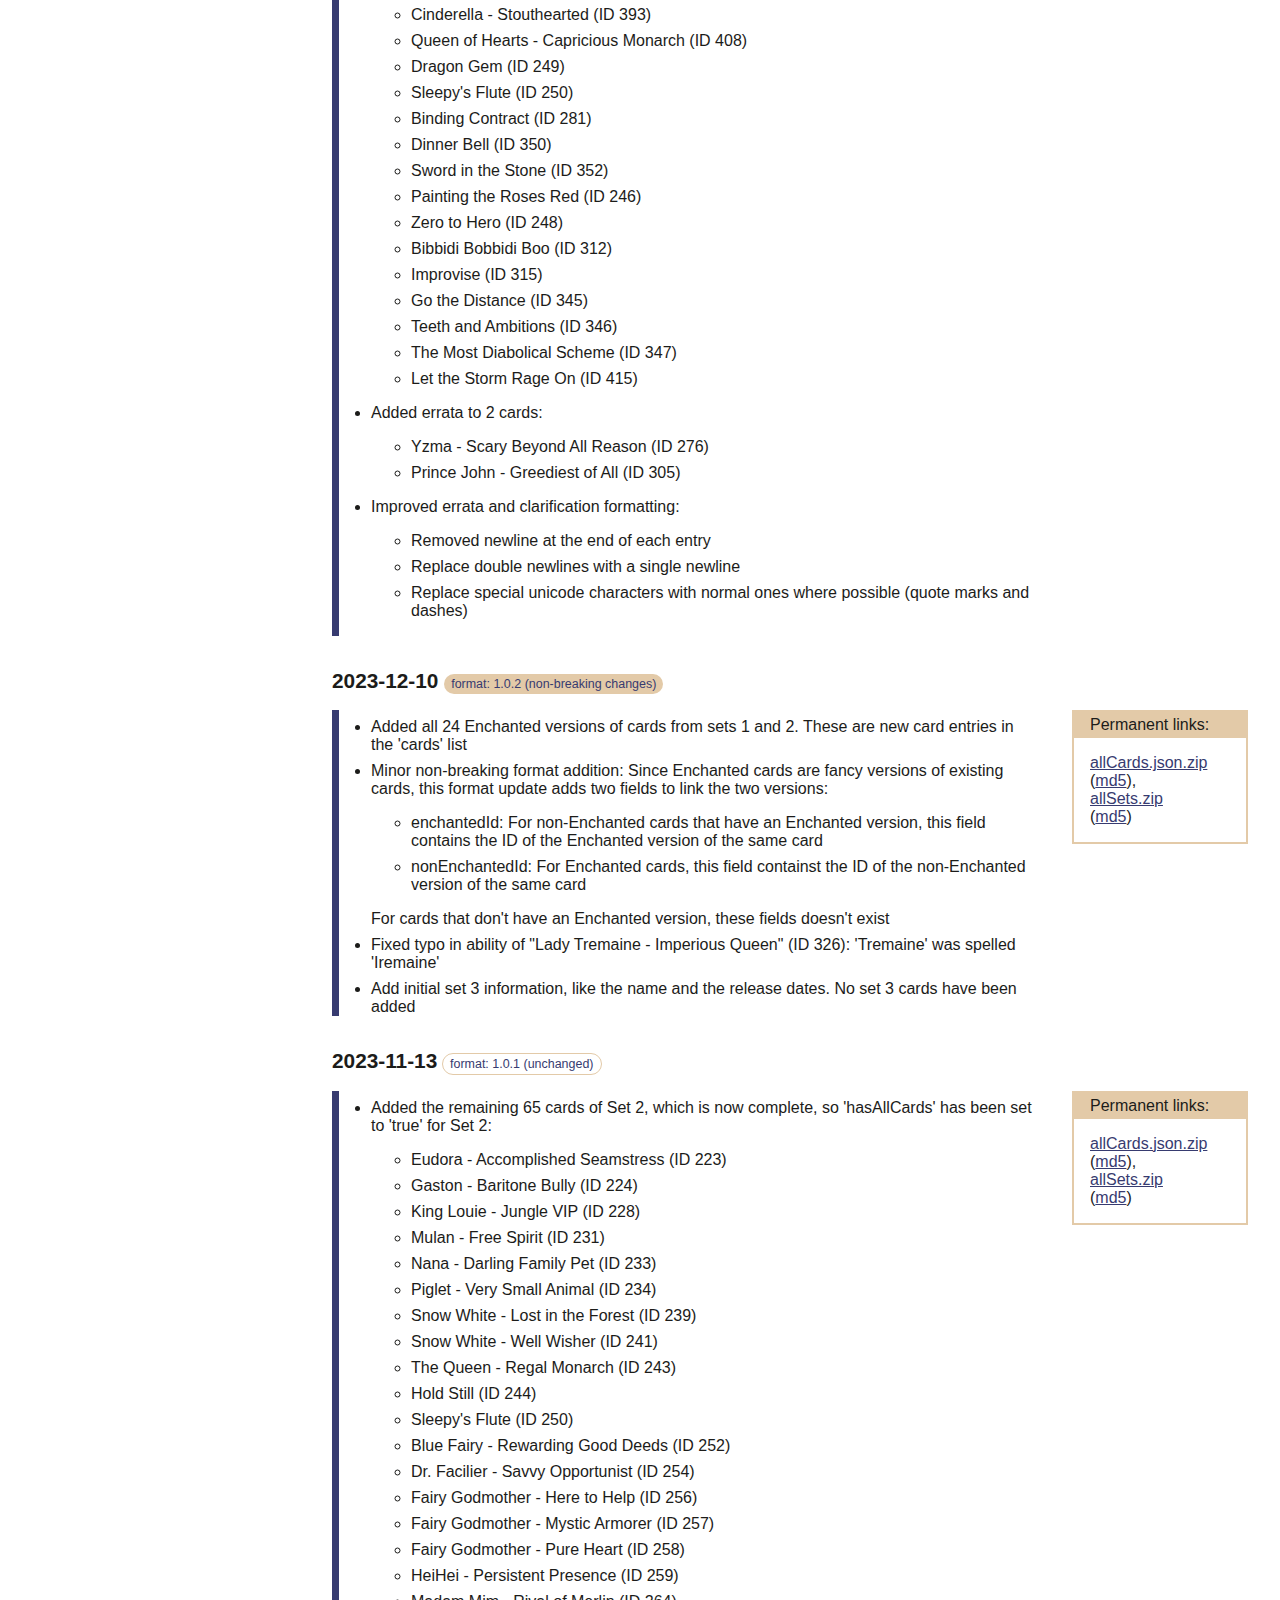
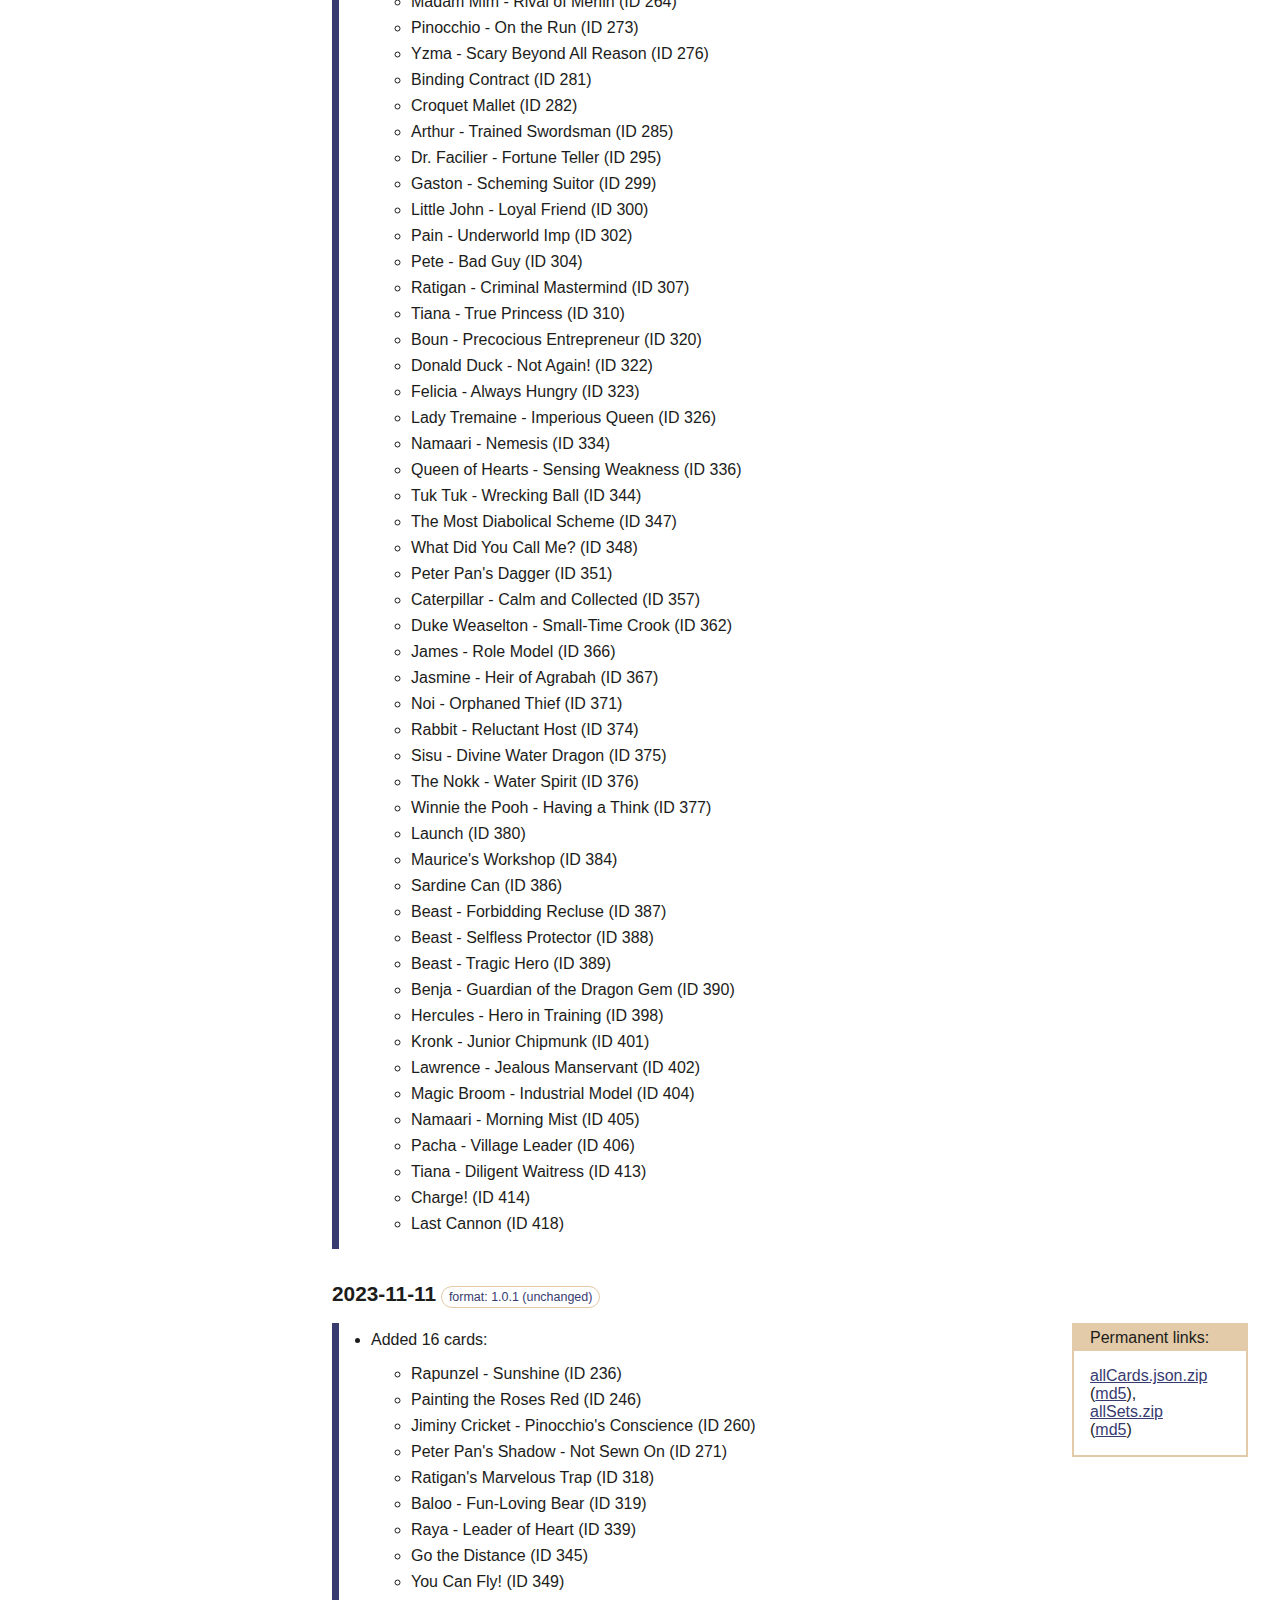
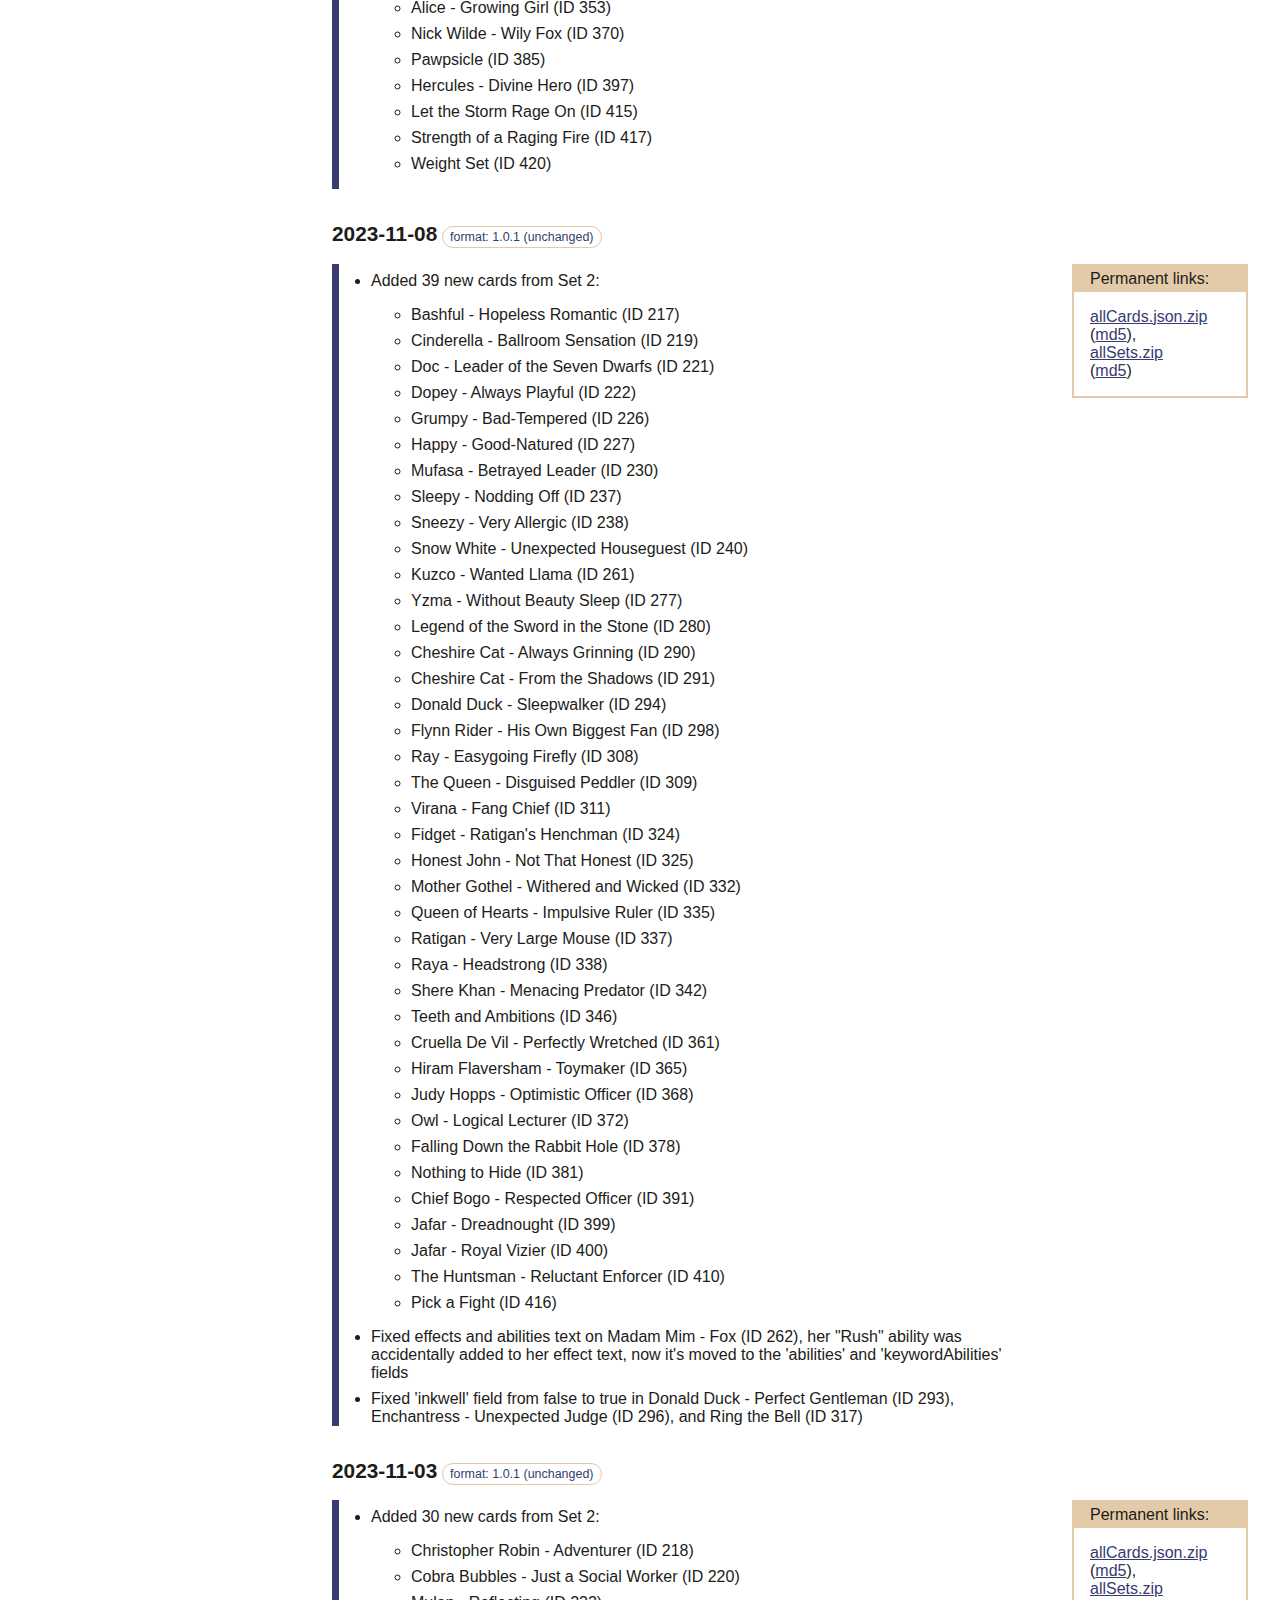
==== commit ba1f2dfe: "Add v2025-01-15-2.1.0-1 changelogs" ====
--- a/changelog.html
+++ b/changelog.html
@@ -22,6 +22,7 @@
         <i18n>Versions:</i18n>
     </p>
     <ul id="versions-toc">
+        <li><a href="#v2025-01-15-2.1.0-1">2025-01-15-2.1.0-1</a></li>
         <li><a href="#v2024-12-16-2.0.2-1">2024-12-16-2.0.2-1</a></li>
         <li><a href="#v2024-11-12-2.0.1-1">2024-11-12-2.0.1-1</a></li>
         <li><a href="#v2024-08-23-2.0.0-1">2024-08-23-2.0.0-1</a></li>
@@ -71,7 +72,36 @@
 <article id="main">
     <section>
         <h1>LorcanaJSON English Changelog</h1>
-        
+
+        <h2 id="v2025-01-15-2.1.0-1">2025-01-15 <span class="format breaking">2.1.0</span></h2>
+        <div class="version">
+            <ul>
+                <li>Small breaking format change: The <code class="field">prereleaseDate</code> and <code class="field">releaseDate</code> fields of the set data are now set to 'null' if the (pre-)release date isn't known yet, like for Set 8 "The Reign of Jafar"</li>
+                <li>Update prerelease date of Set 7 "Archazia's Island" to <code class="value">2025-03-07</code> and the release date to <code class="value">2025-03-21</code></li>
+                <li>Some small text fixes:
+                    <ul>
+                        <li>Remove extra space in <code class="field">flavorText</code> of <code class="card-name">Jasmine - Disguised</code> (ID 148)</li>
+                        <li>Remove extraneous 'i' in <code class="field">artists</code> and <code class="field">artistsText</code> of <code class="card-name">Ice Block</code> (ID 859)</li>
+                        <li>Fix quotemark in <code class="field">flavorText</code> of <code class="card-name">Alan-a-Dale - Rockin' Rooster</code> (ID 976)</li>
+                        <li>Fix dashes in <code class="field">abilities</code> of <code class="card-name">Half Hexwell Crown</code> (ID 1179)</li>
+                        <li>Simplifiy quotemarks in <code class="field">flavorText</code> of <code class="card-name">Twin Fire</code> (ID 1396)</li>
+                        <li>Remove extraneous characters at the end of <code class="field">artistsText</code> and <code class="field">artists</code> of <code class="card-name">Oswald - The Lucky Rabbit</code> (ID 1422)</li>
+                    </ul>
+                </li>
+            </ul>
+            <aside class="links">
+                <header>
+                    <i18n>Permanent links:</i18n>
+                </header>
+                <a class="download" href="files/2025-01-15-2.1.0-1/en/allCards.json.zip">allCards.json.zip</a>
+                (<a class="md5" href="files/2025-01-15-2.1.0-1/en/allCards.json.zip.md5">md5</a>),
+                <a class="download" href="files/2025-01-15-2.1.0-1/en/sets/allSets.zip">allSets.zip</a>
+                (<a class="md5" href="files/2025-01-15-2.1.0-1/en/sets/allSets.zip.md5">md5</a>),
+                <a class="download" href="files/2025-01-15-2.1.0-1/en/decks/allDecks.zip">allDecks.zip</a>
+                (<a class="md5" href="files/2025-01-15-2.1.0-1/en/decks/allDecks.zip.md5">md5</a>)
+            </aside>
+        </div>
+
         <h2 id="v2024-12-16-2.0.2-1">2024-12-16 <span class="format nonbreaking">2.0.2</span></h2>
         <div class="version">
             <ul>
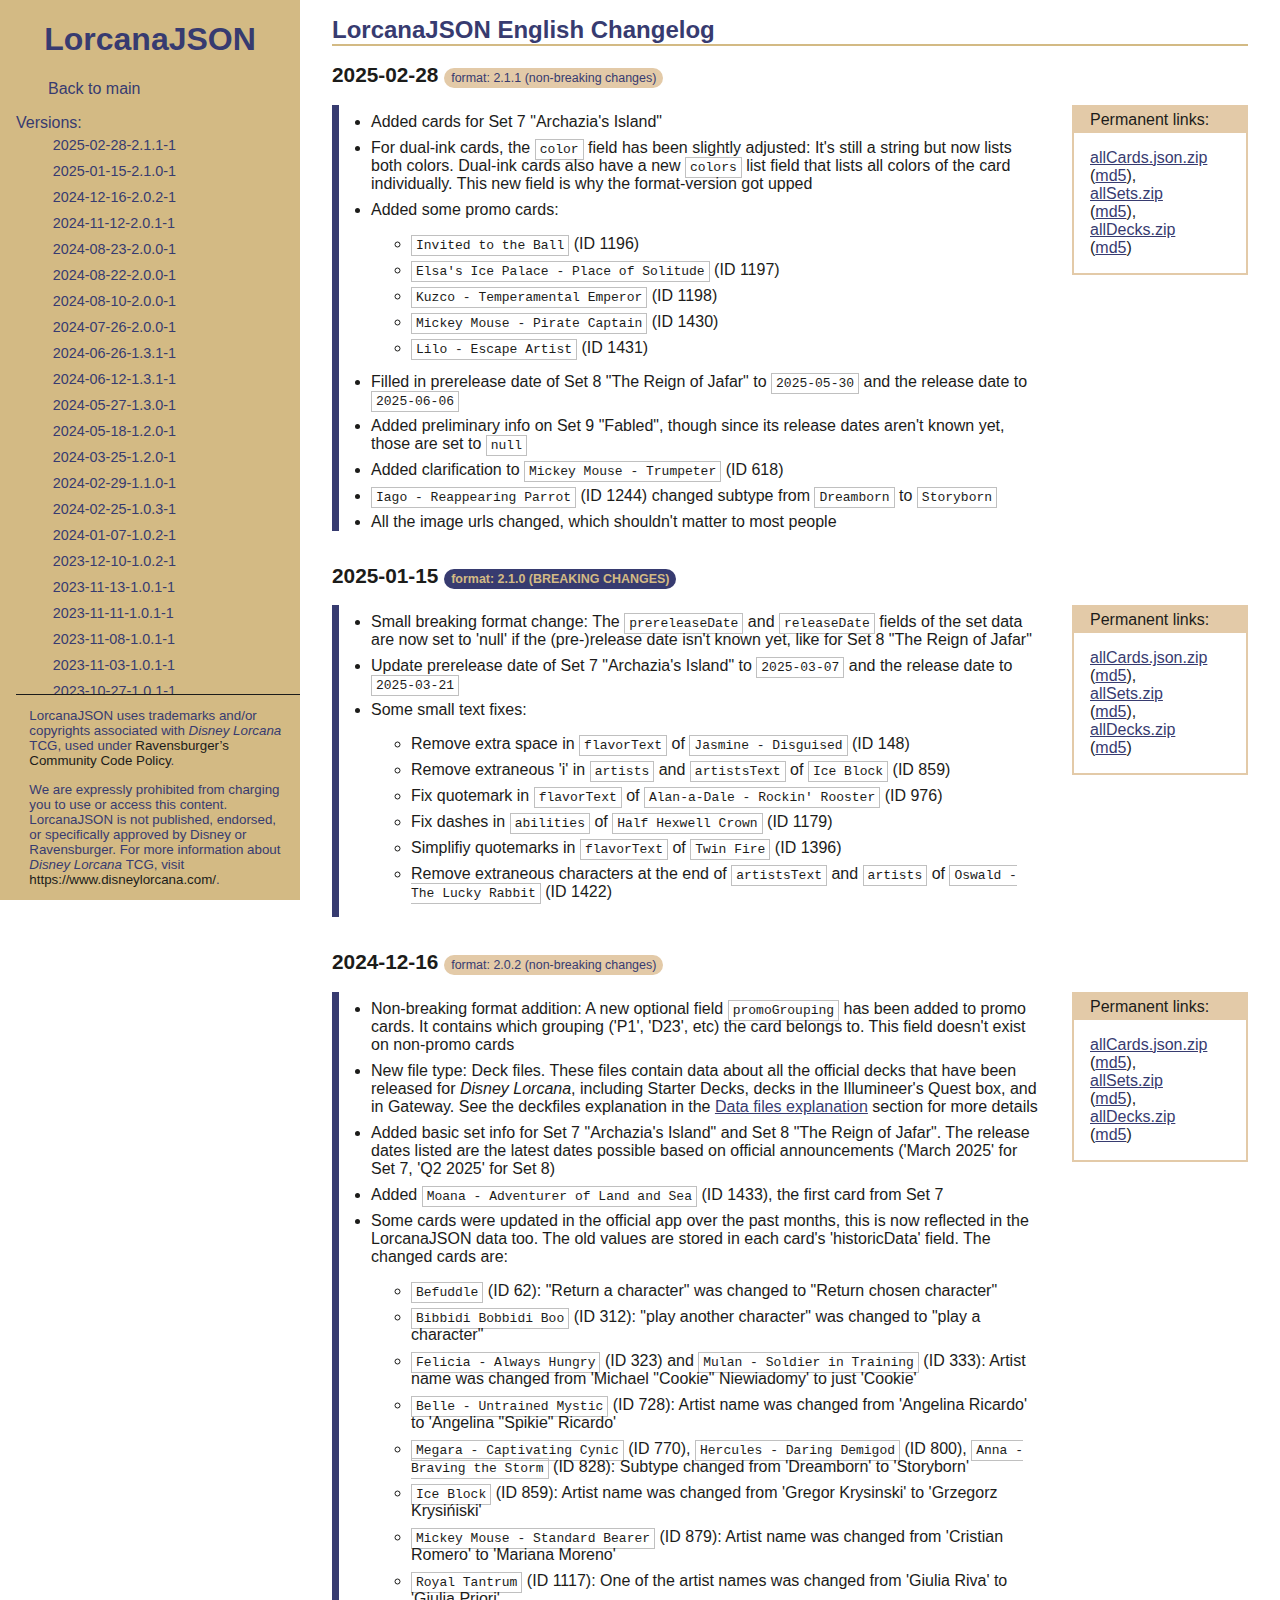
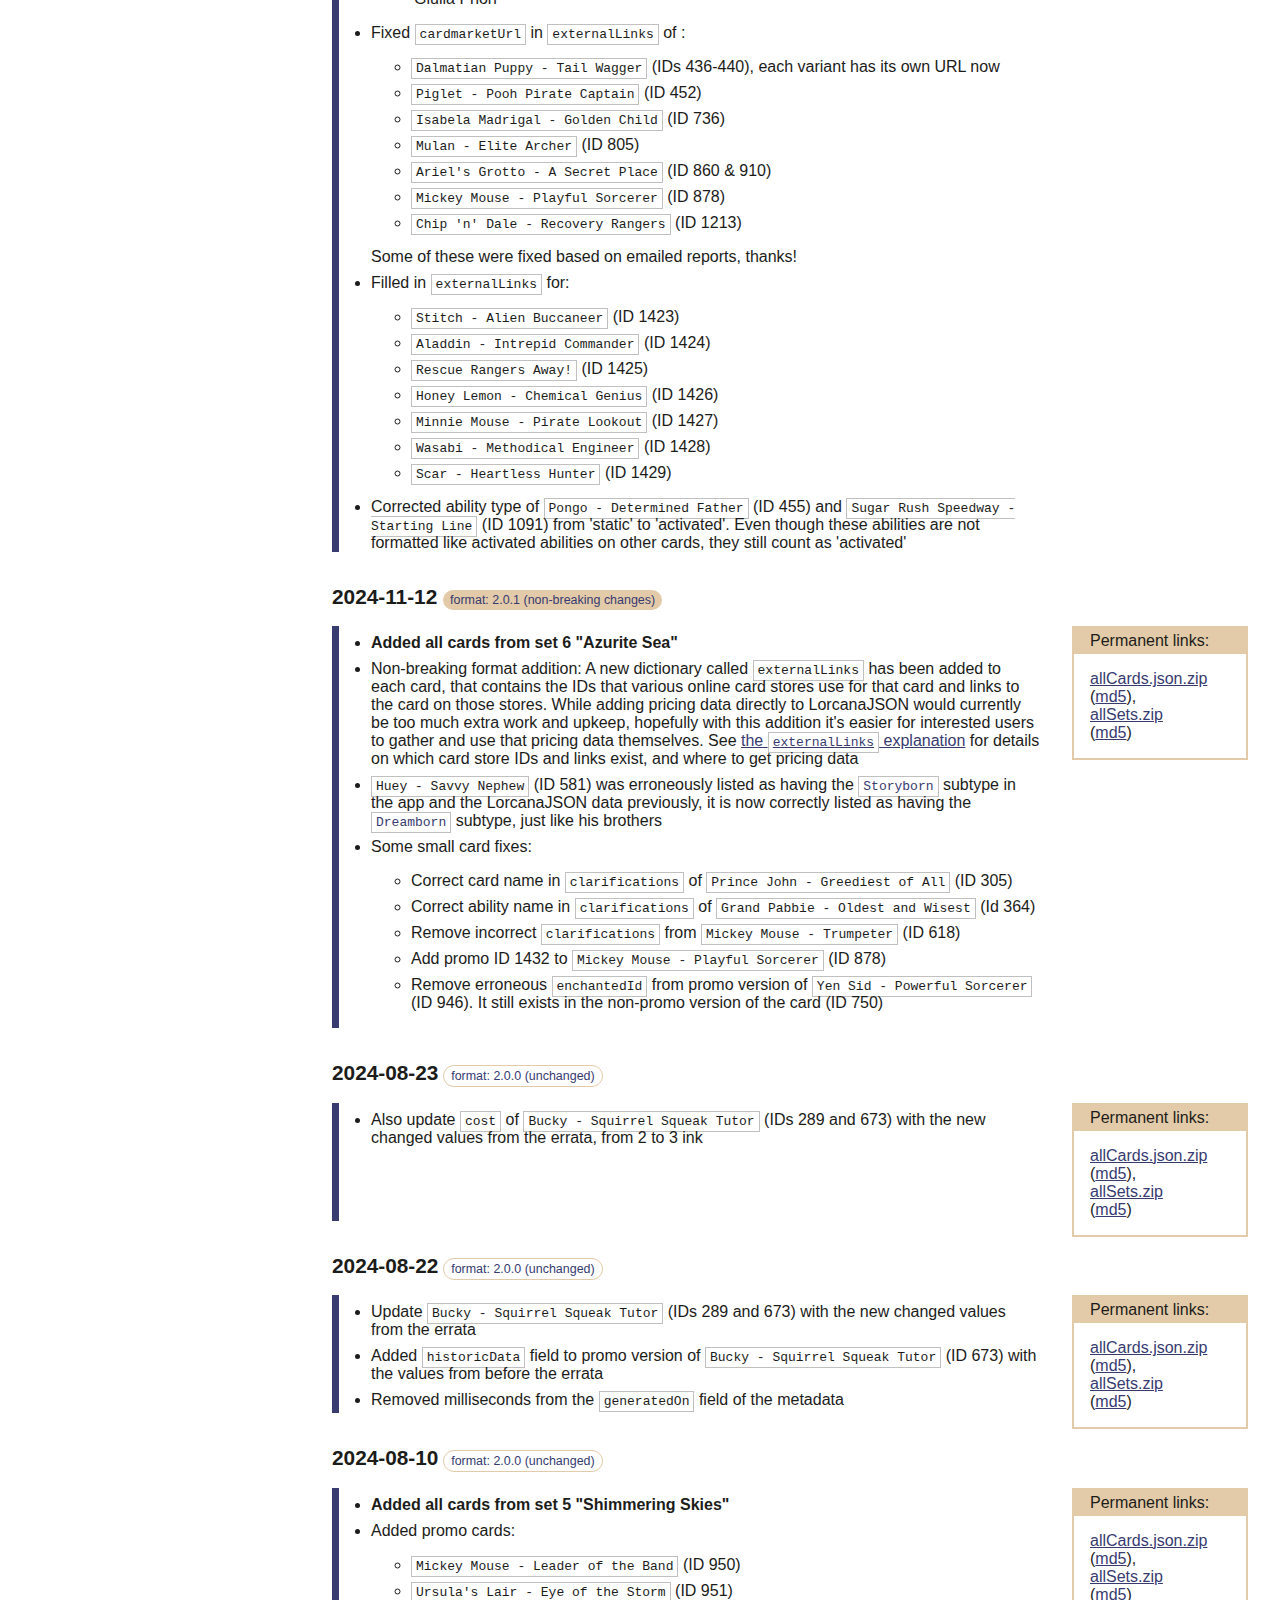
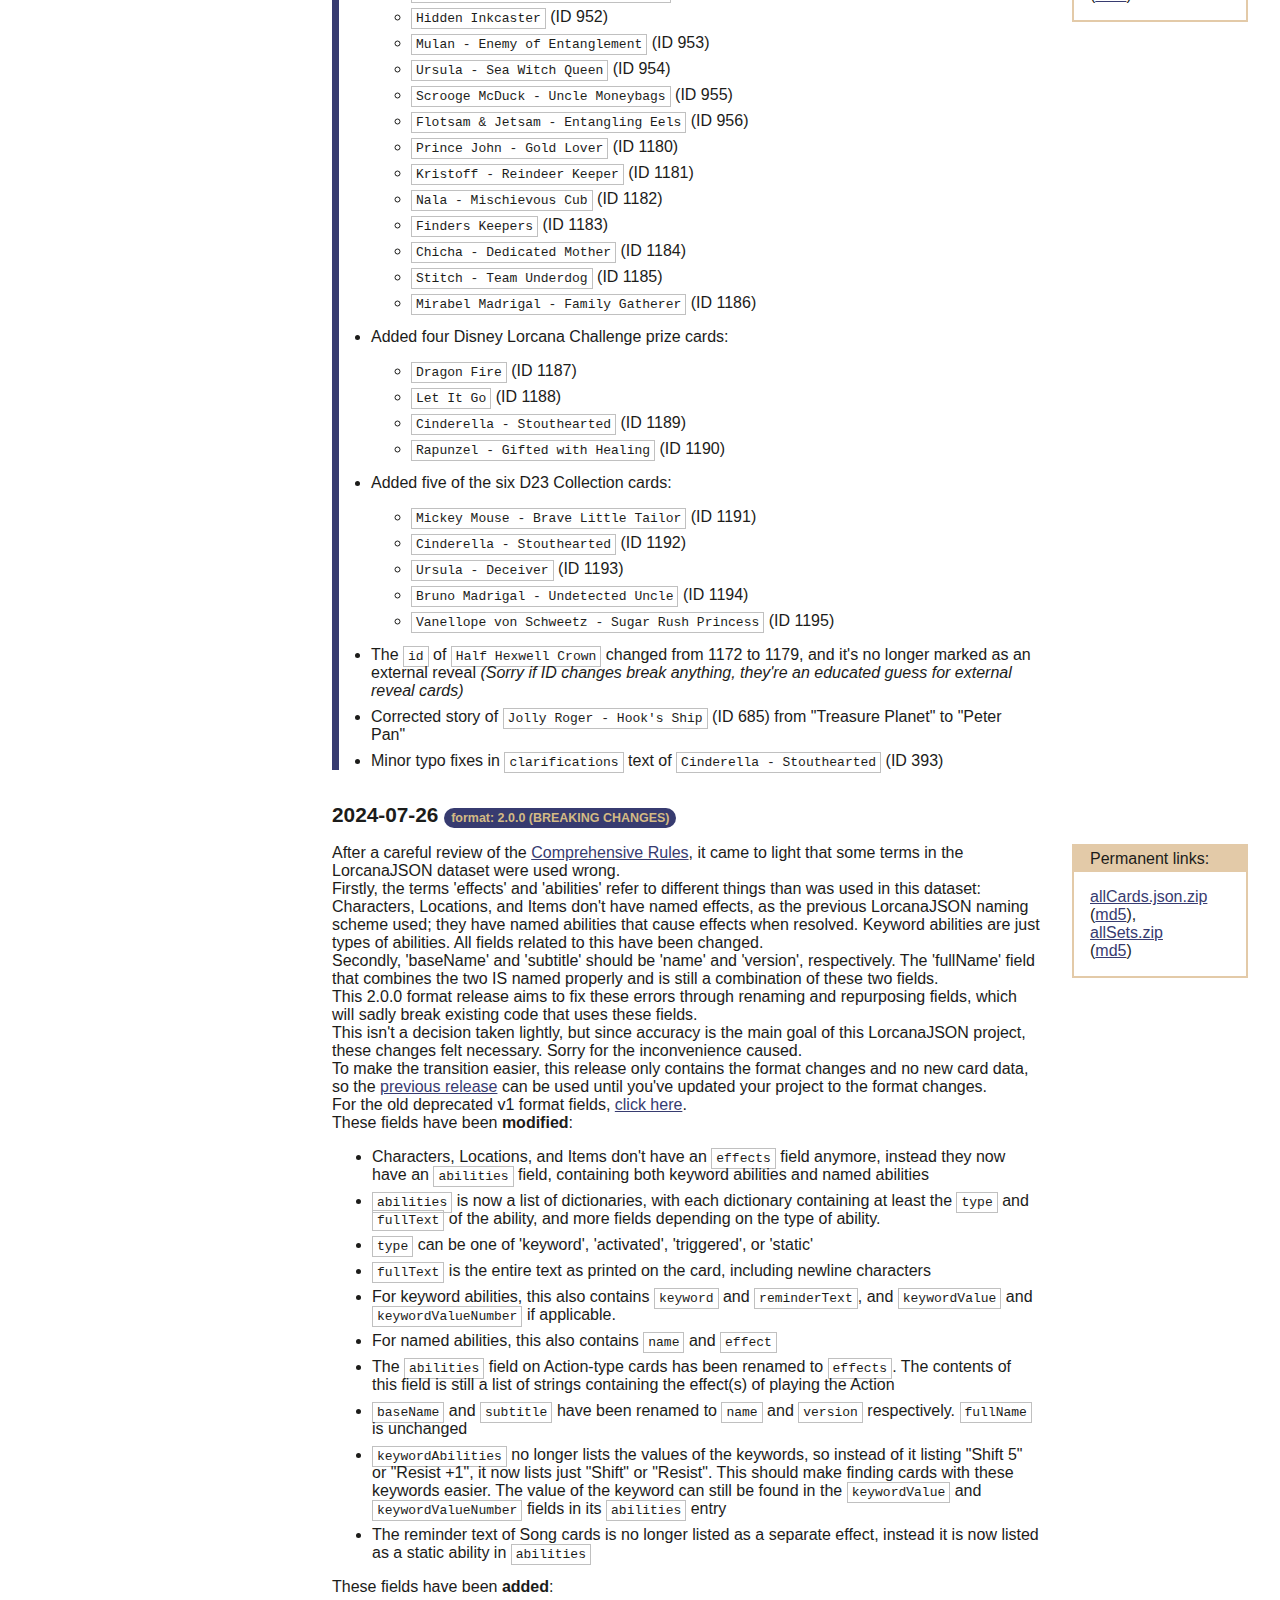
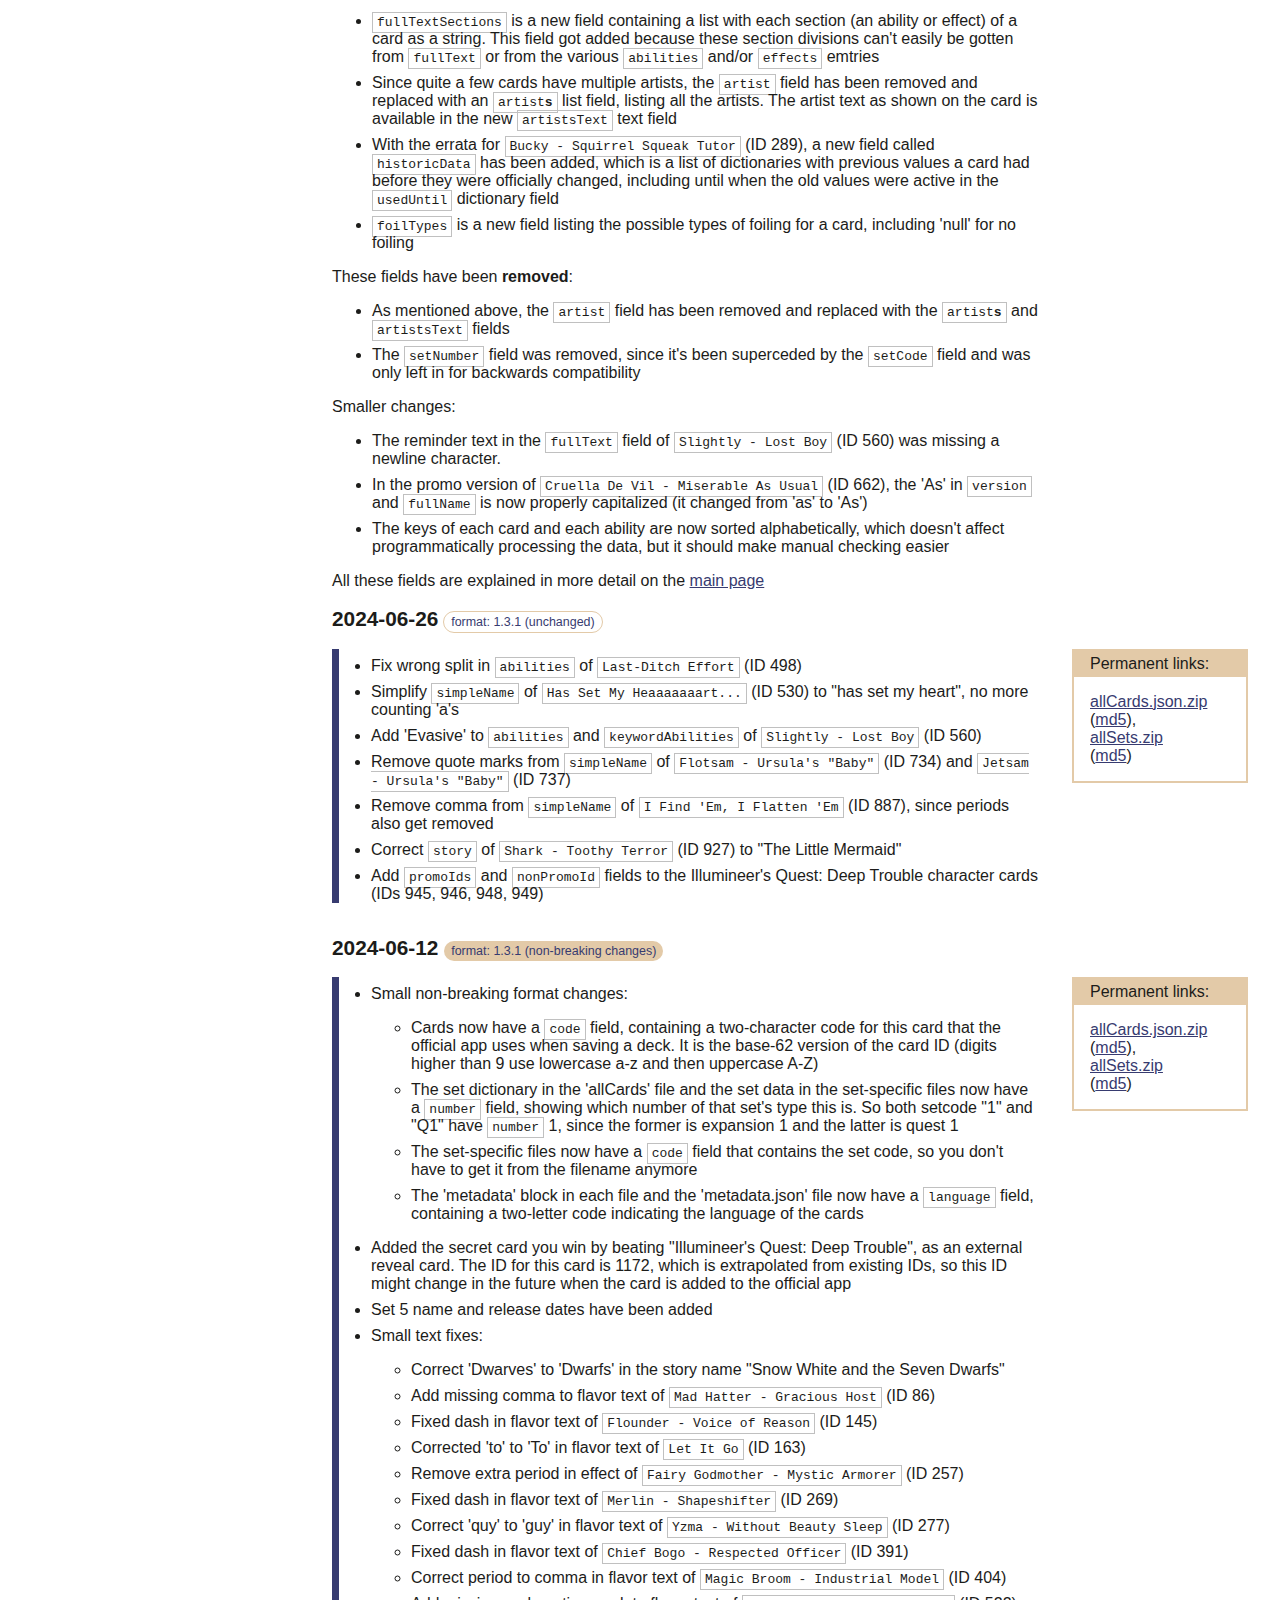
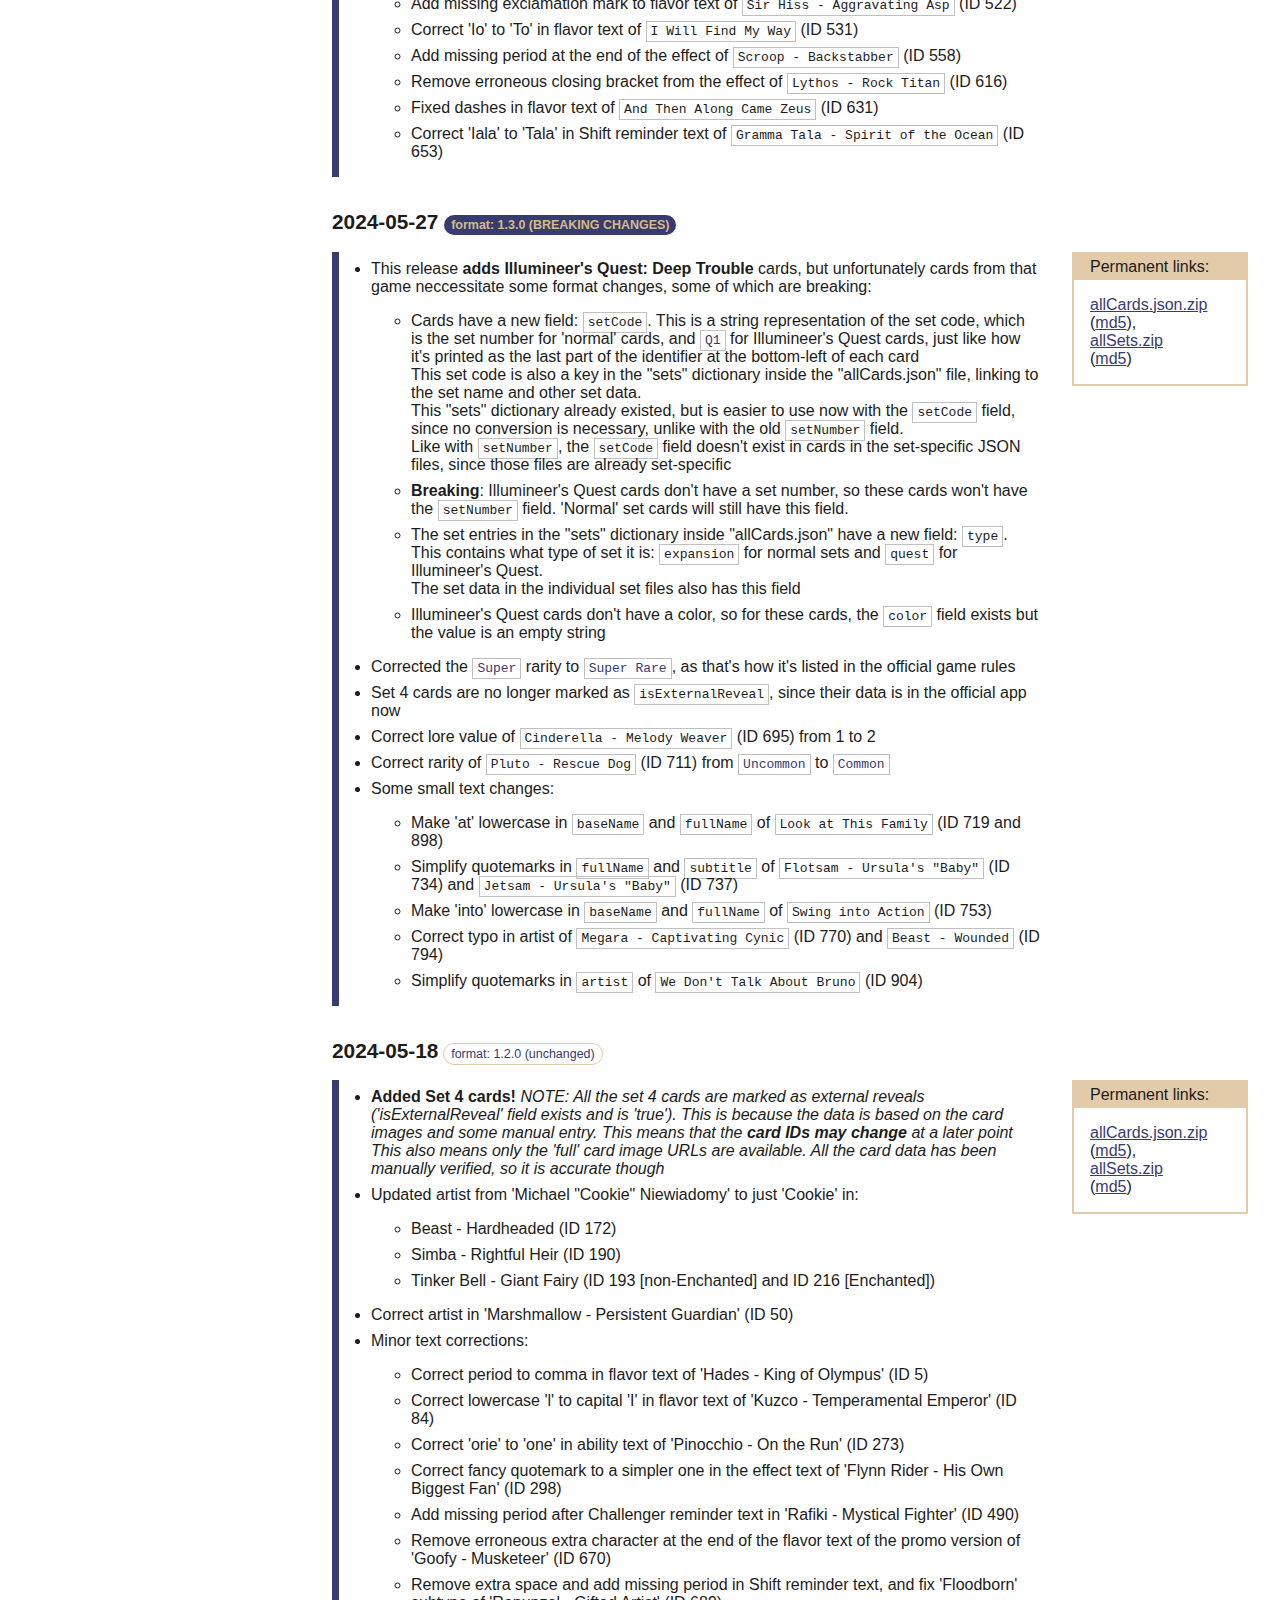
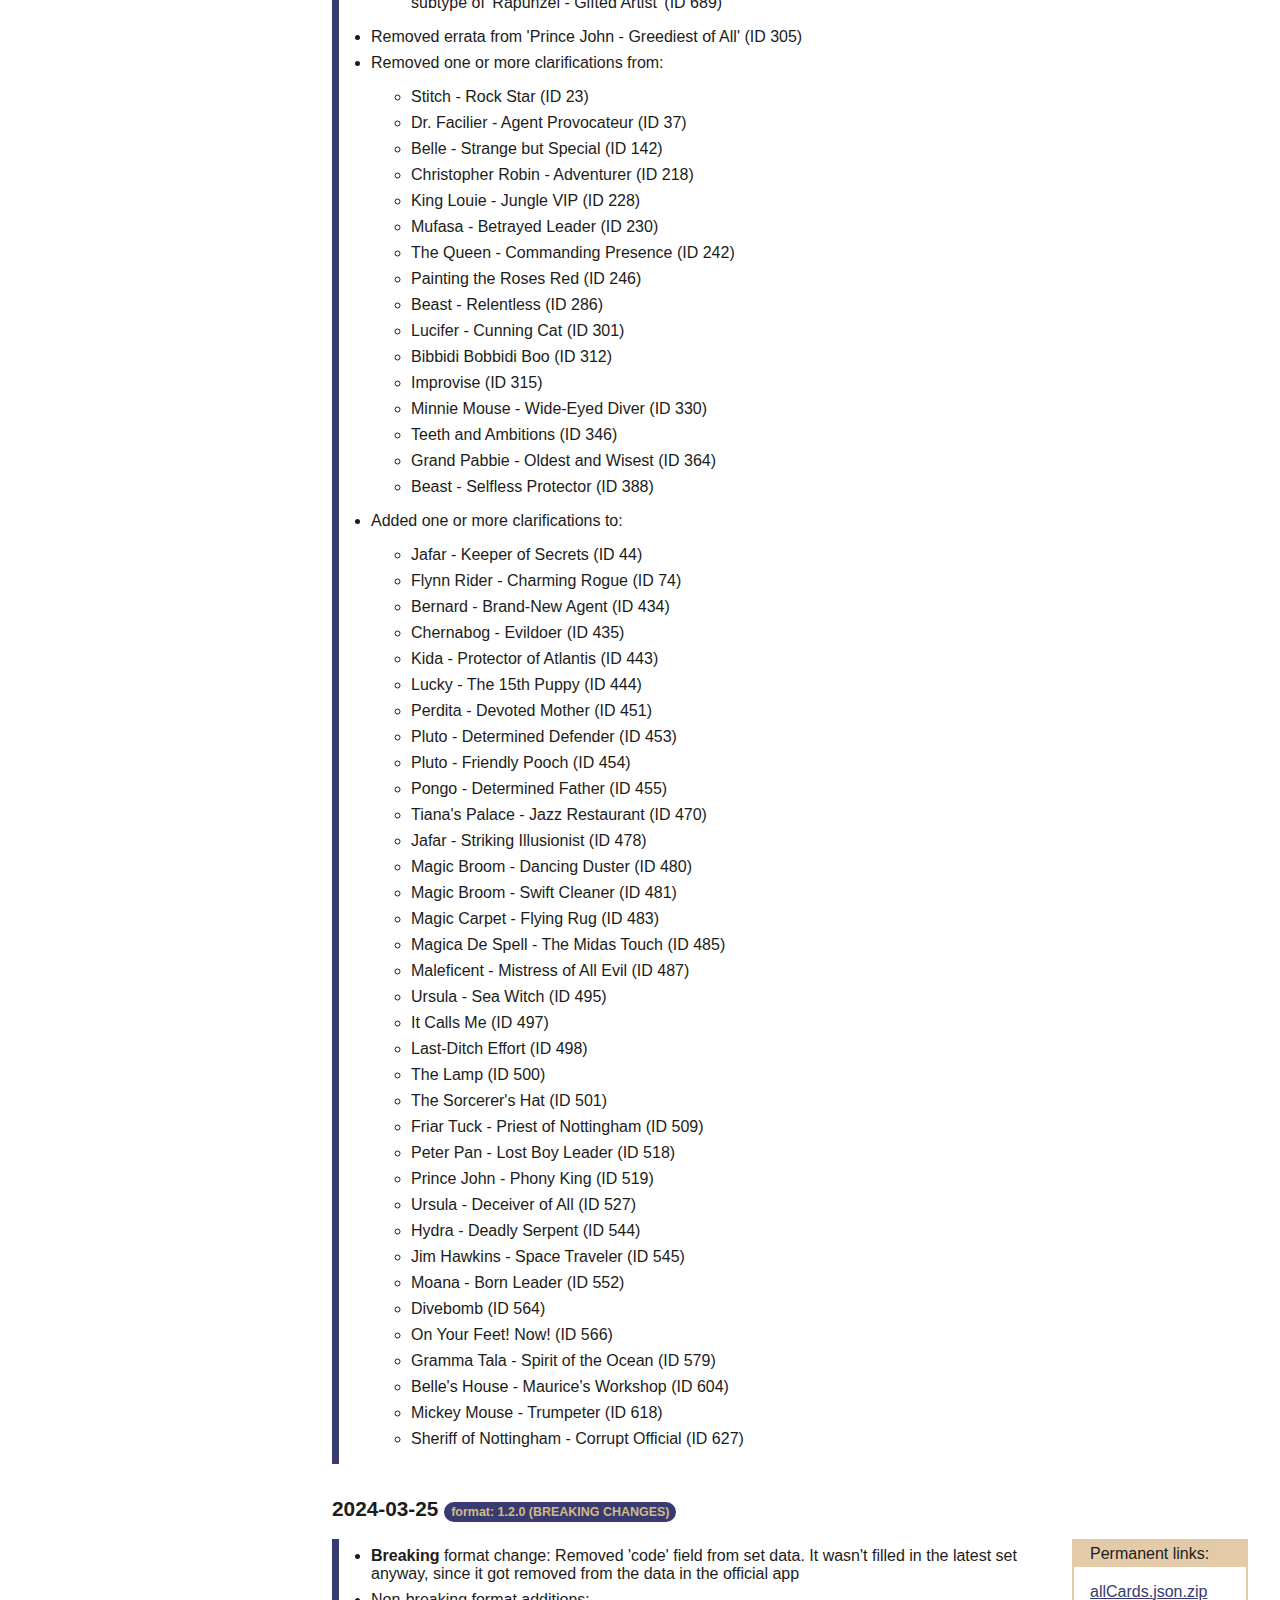
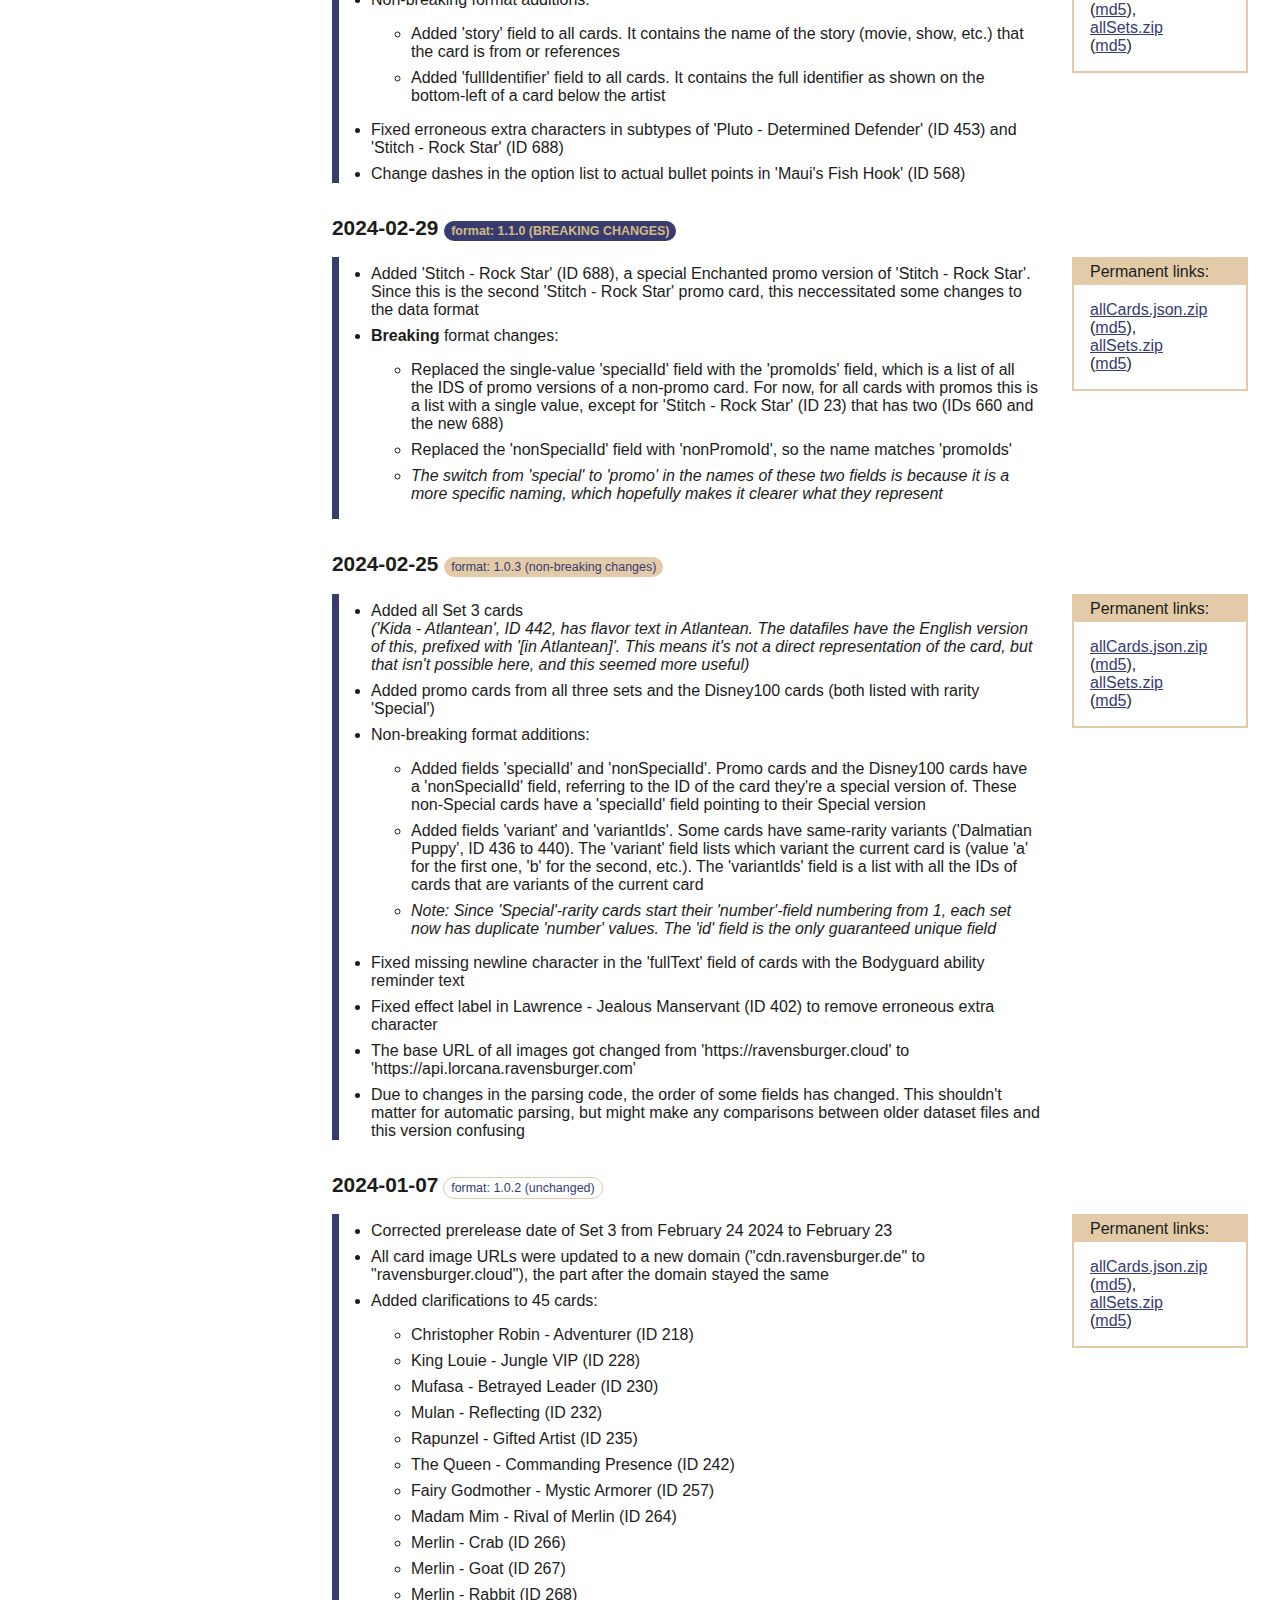
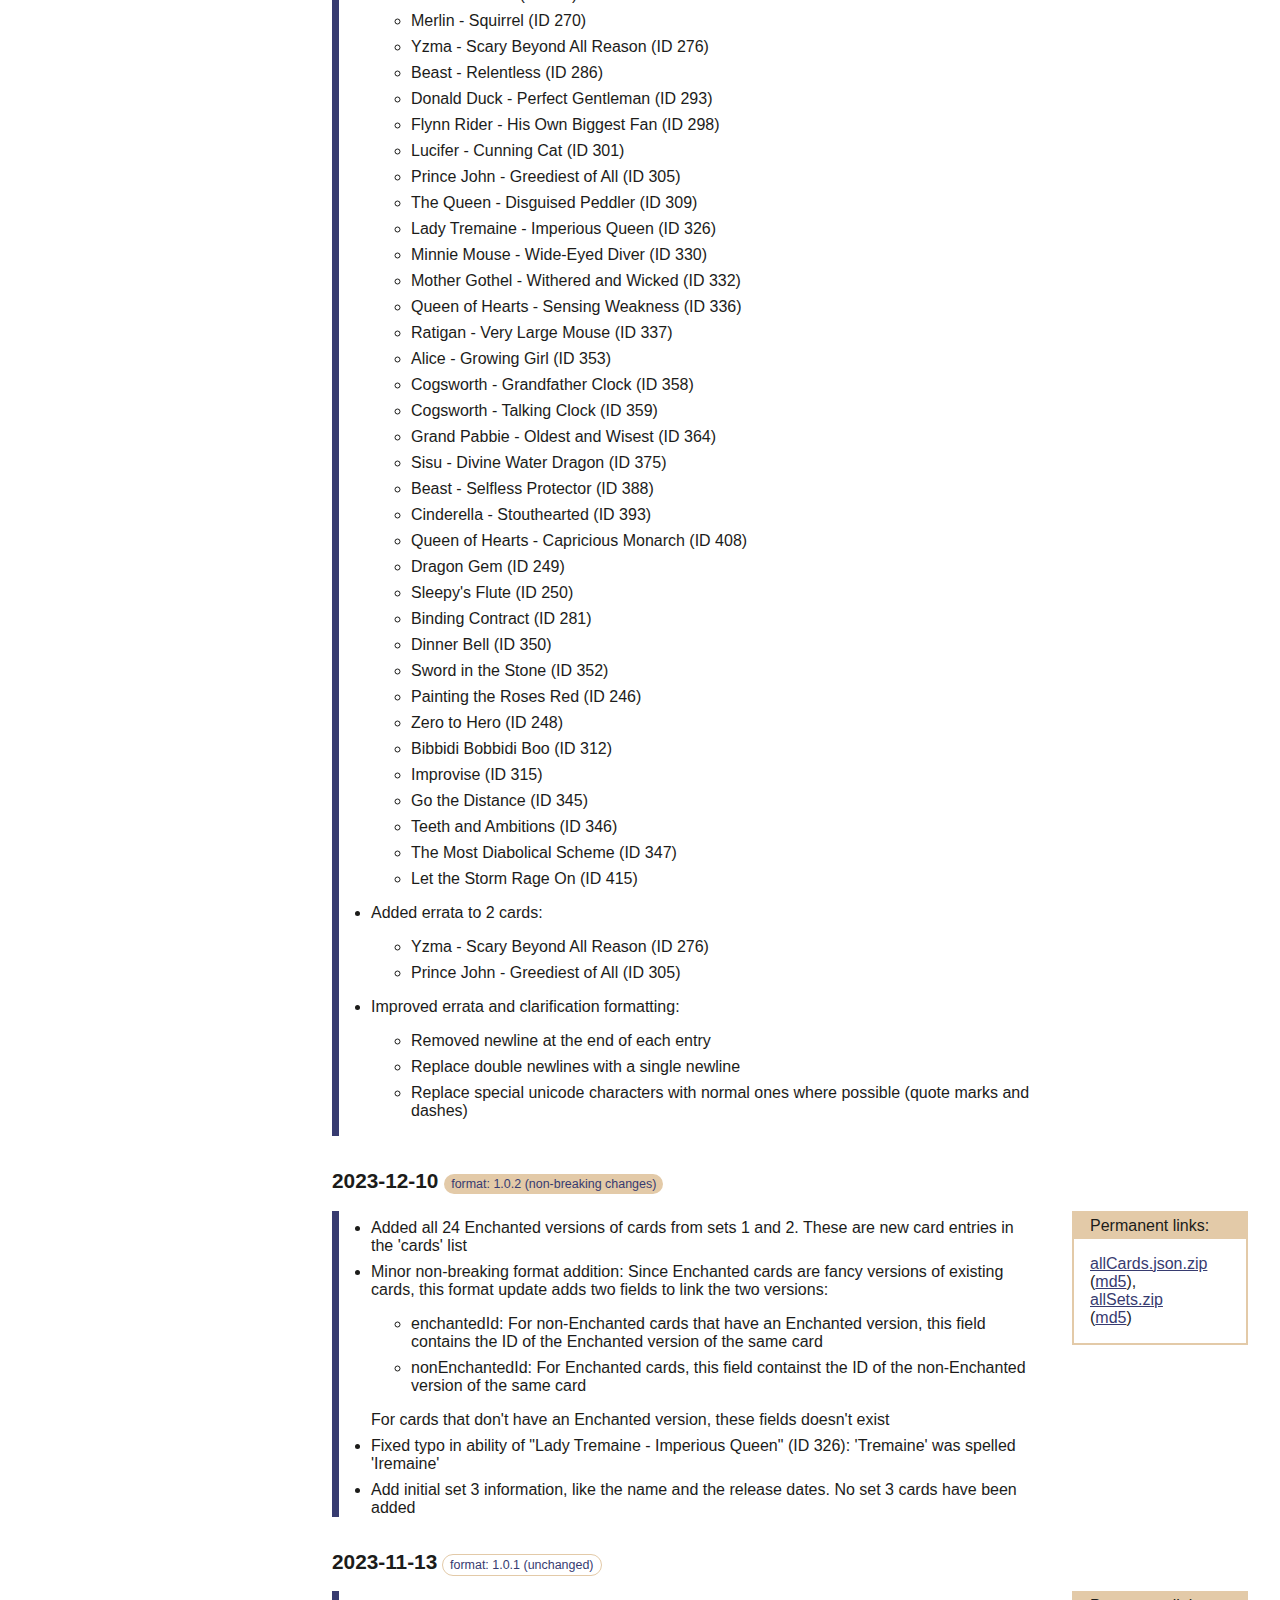
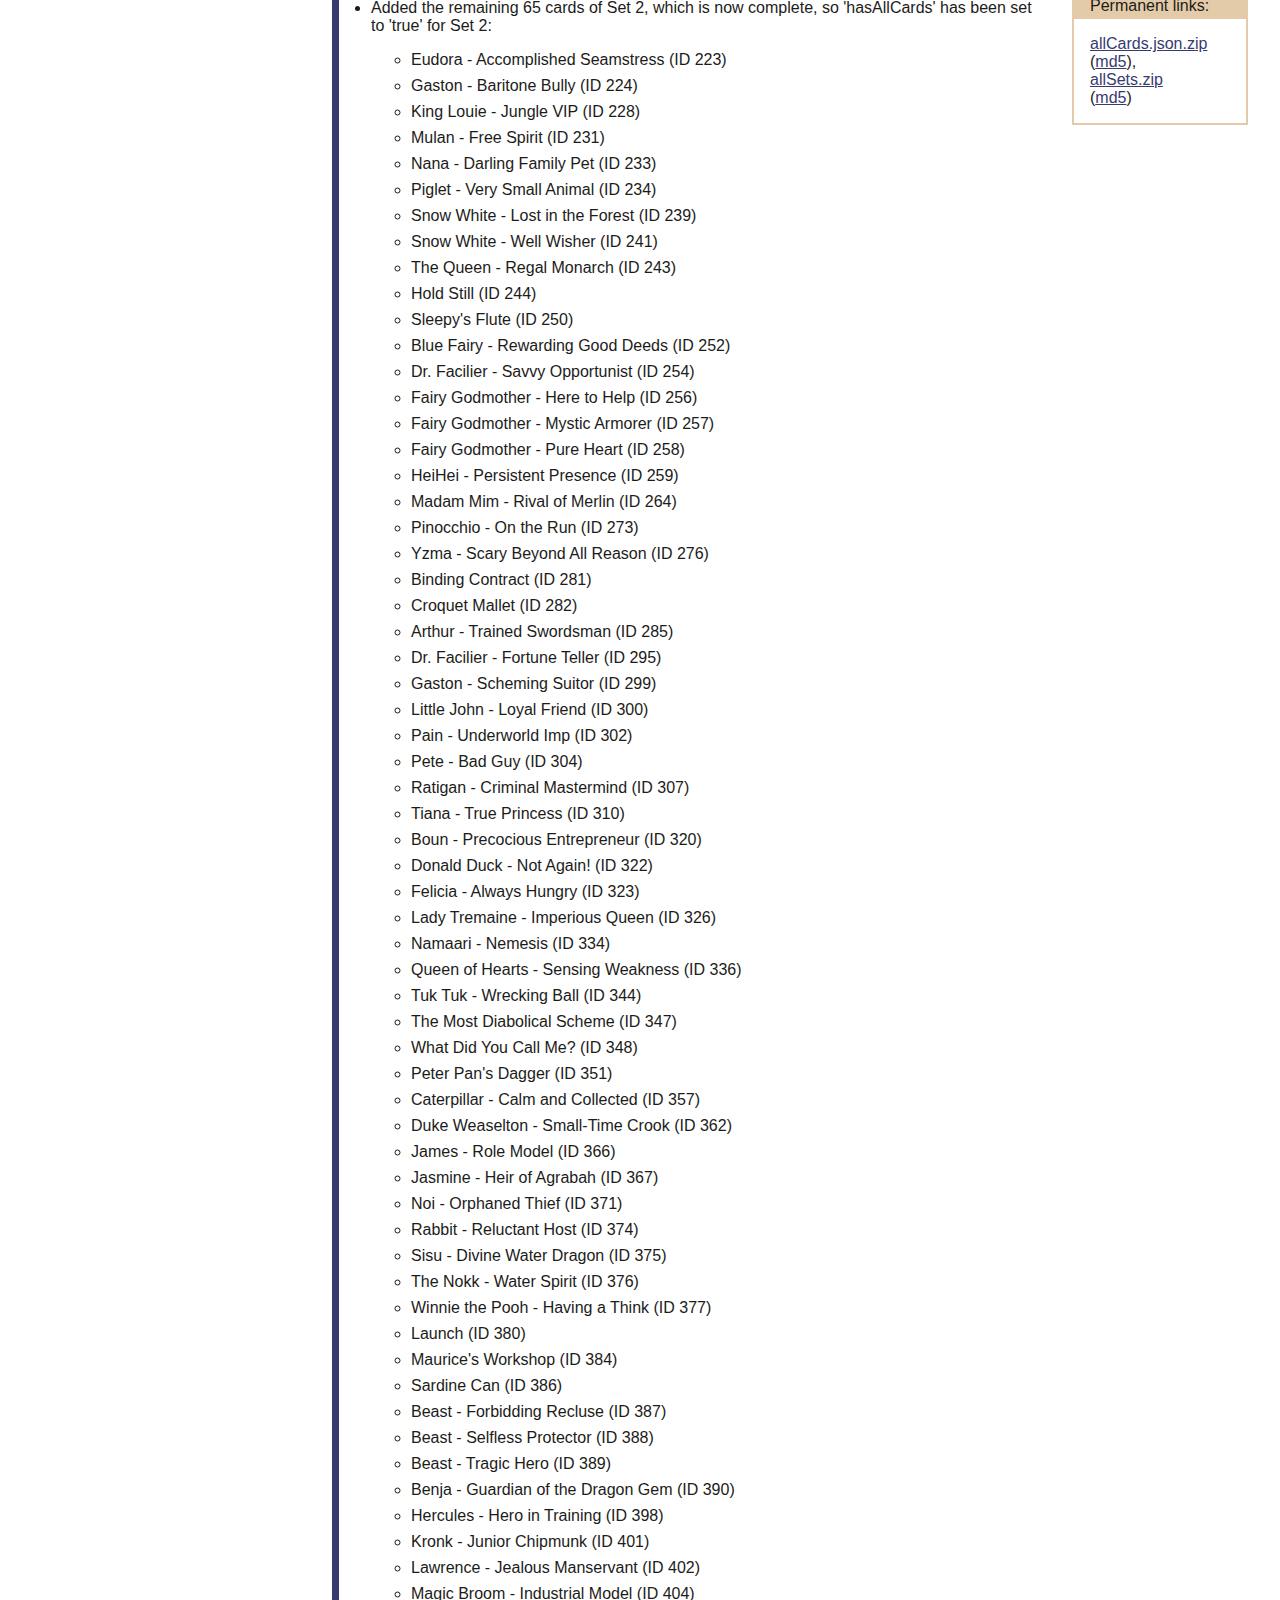
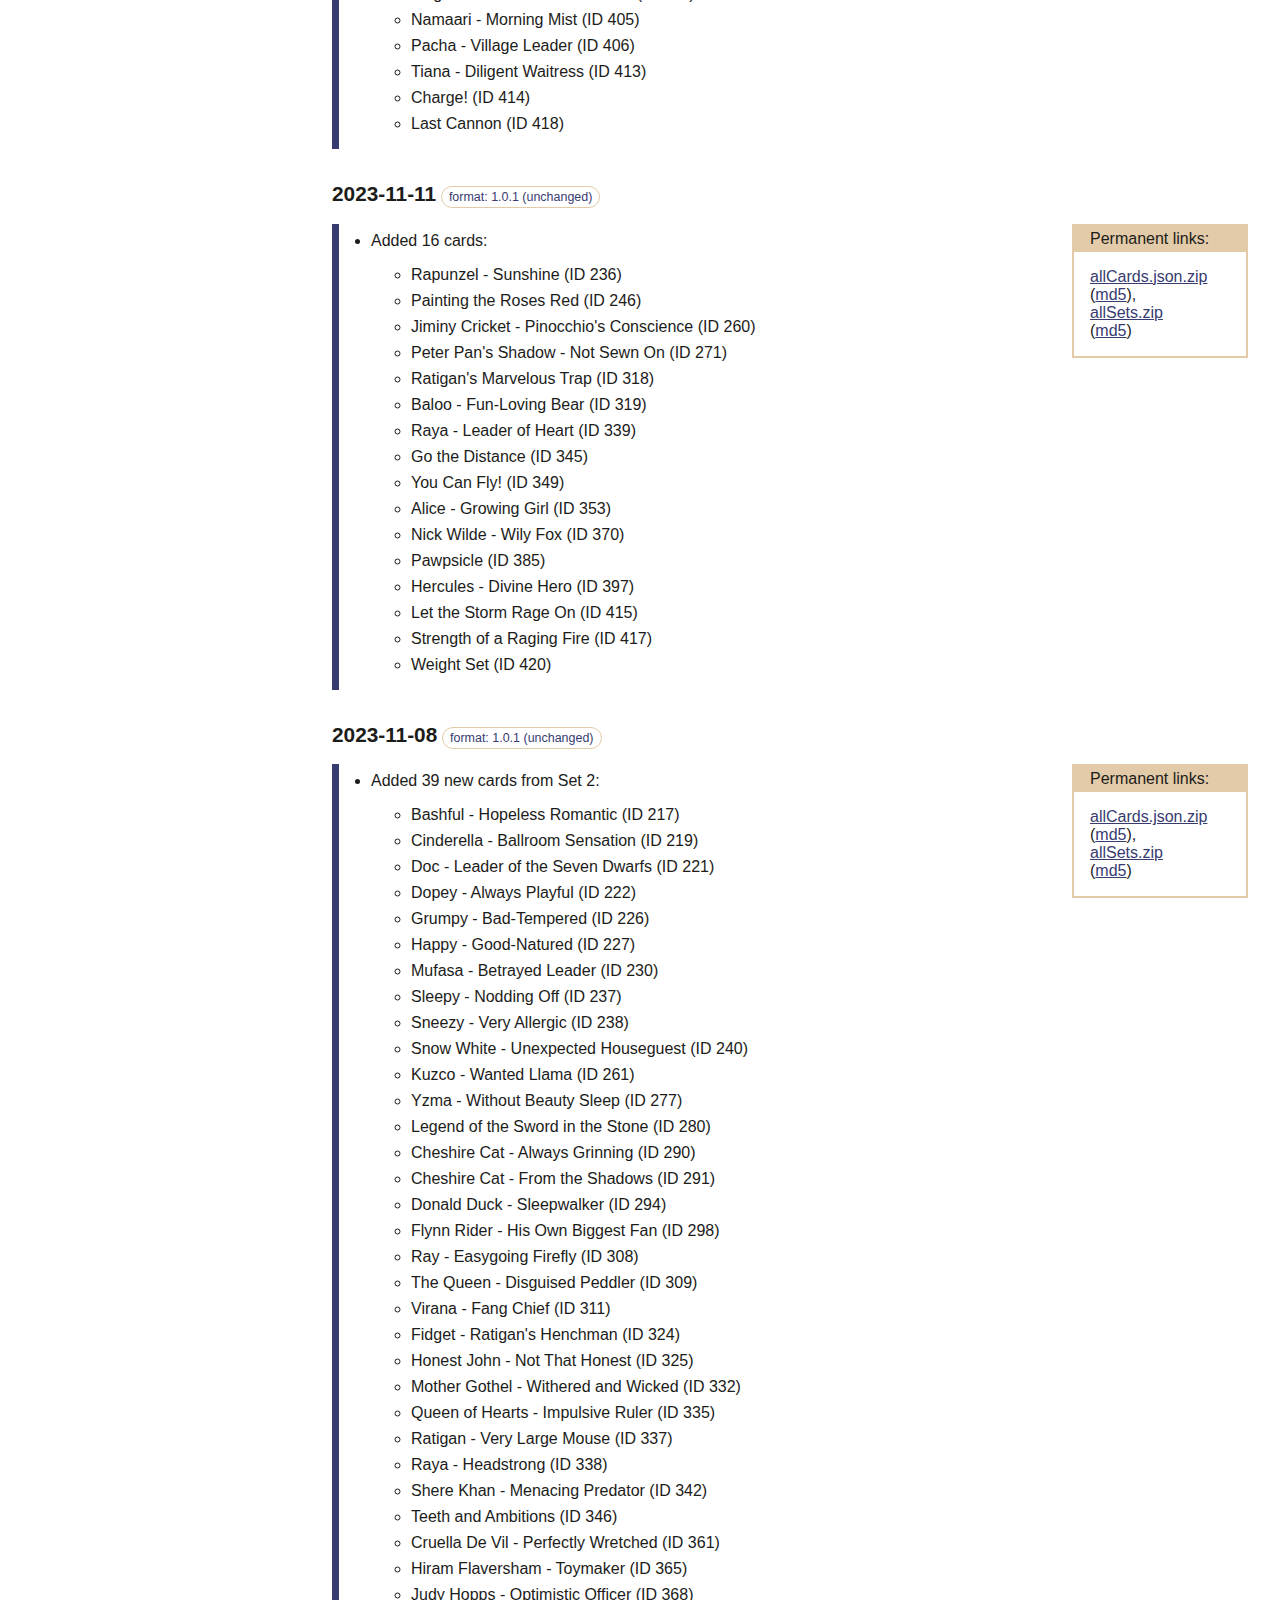
==== commit bad095b9: "Add changelog for 2025-02-28-2.1.1-1" ====
--- a/changelog.html
+++ b/changelog.html
@@ -22,6 +22,7 @@
         <i18n>Versions:</i18n>
     </p>
     <ul id="versions-toc">
+        <li><a href="#v2025-02-28-2.1.1-1">2025-02-28-2.1.1-1</a></li>
         <li><a href="#v2025-01-15-2.1.0-1">2025-01-15-2.1.0-1</a></li>
         <li><a href="#v2024-12-16-2.0.2-1">2024-12-16-2.0.2-1</a></li>
         <li><a href="#v2024-11-12-2.0.1-1">2024-11-12-2.0.1-1</a></li>
@@ -73,6 +74,39 @@
     <section>
         <h1>LorcanaJSON English Changelog</h1>
 
+        <h2 id="v2025-02-28-2.1.1-1">2025-02-28 <span class="format nonbreaking">2.1.1</span></h2>
+        <div class="version">
+            <ul>
+                <li>Added cards for Set 7 "Archazia's Island"</li>
+                <li>For dual-ink cards, the <code class="field">color</code> field has been slightly adjusted: It's still a string but now lists both colors. Dual-ink cards also have a new <code class="field">colors</code> list field that lists all colors of the card individually. This new field is why the format-version got upped</li>
+                <li>Added some promo cards:
+                    <ul>
+                        <li><code class="card-name">Invited to the Ball</code> (ID 1196)</li>
+                        <li><code class="card-name">Elsa's Ice Palace - Place of Solitude</code> (ID 1197)</li>
+                        <li><code class="card-name">Kuzco - Temperamental Emperor</code> (ID 1198)</li>
+                        <li><code class="card-name">Mickey Mouse - Pirate Captain</code> (ID 1430)</li>
+                        <li><code class="card-name">Lilo - Escape Artist</code> (ID 1431)</li>
+                    </ul>
+                </li>
+                <li>Filled in prerelease date of Set 8 "The Reign of Jafar" to <code class="value">2025-05-30</code> and the release date to <code class="value">2025-06-06</code></li>
+                <li>Added preliminary info on Set 9 "Fabled", though since its release dates aren't known yet, those are set to <code class="value">null</code></li>
+                <li>Added clarification to <code class="card-name">Mickey Mouse - Trumpeter</code> (ID 618)</li>
+                <li><code class="card-name">Iago - Reappearing Parrot</code> (ID 1244) changed subtype from <code class="value">Dreamborn</code> to <code class="value">Storyborn</code></li>
+                <li>All the image urls changed, which shouldn't matter to most people</li>
+            </ul>
+            <aside class="links">
+                <header>
+                    <i18n>Permanent links:</i18n>
+                </header>
+                <a class="download" href="files/2025-02-28-2.1.1-1/en/allCards.json.zip">allCards.json.zip</a>
+                (<a class="md5" href="files/2025-02-28-2.1.1-1/en/allCards.json.zip.md5">md5</a>),
+                <a class="download" href="files/2025-02-28-2.1.1-1/en/sets/allSets.zip">allSets.zip</a>
+                (<a class="md5" href="files/2025-02-28-2.1.1-1/en/sets/allSets.zip.md5">md5</a>),
+                <a class="download" href="files/2025-02-28-2.1.1-1/en/decks/allDecks.zip">allDecks.zip</a>
+                (<a class="md5" href="files/2025-02-28-2.1.1-1/en/decks/allDecks.zip.md5">md5</a>)
+            </aside>
+        </div>
+        
         <h2 id="v2025-01-15-2.1.0-1">2025-01-15 <span class="format breaking">2.1.0</span></h2>
         <div class="version">
             <ul>
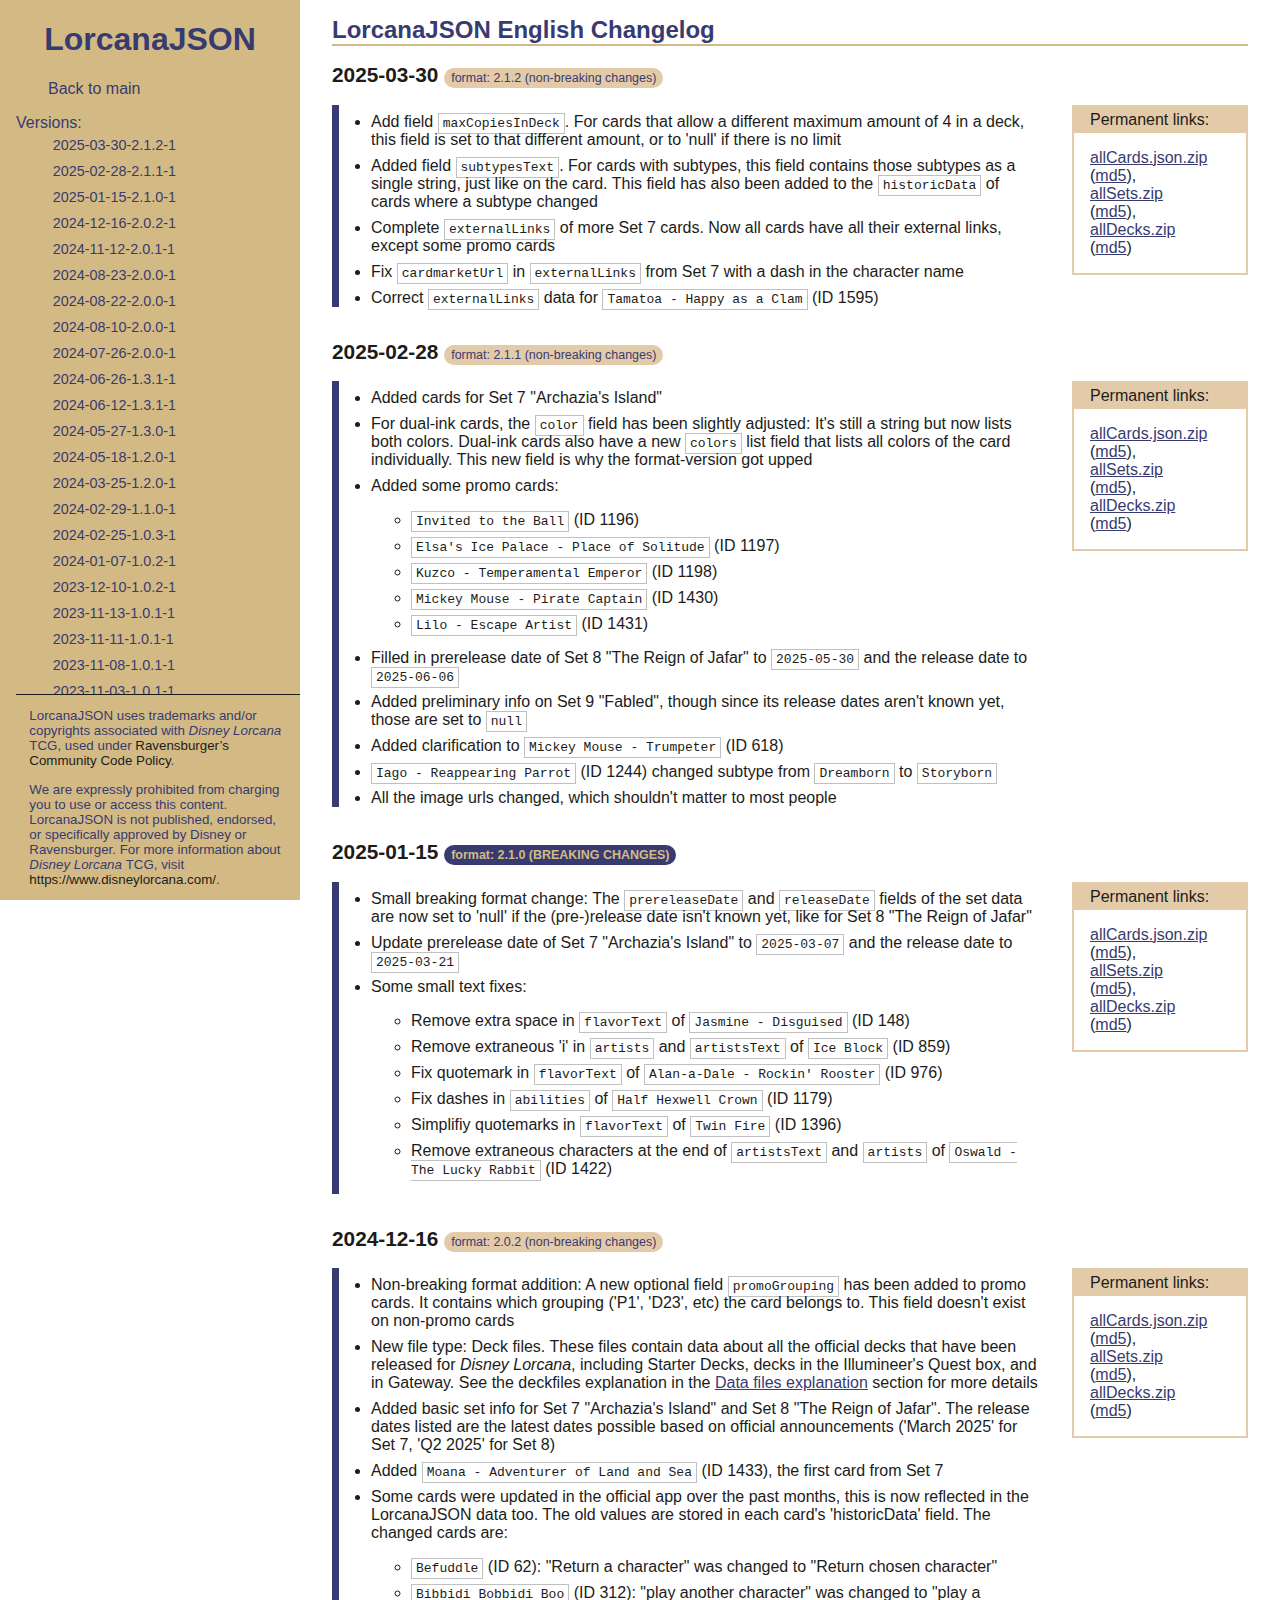
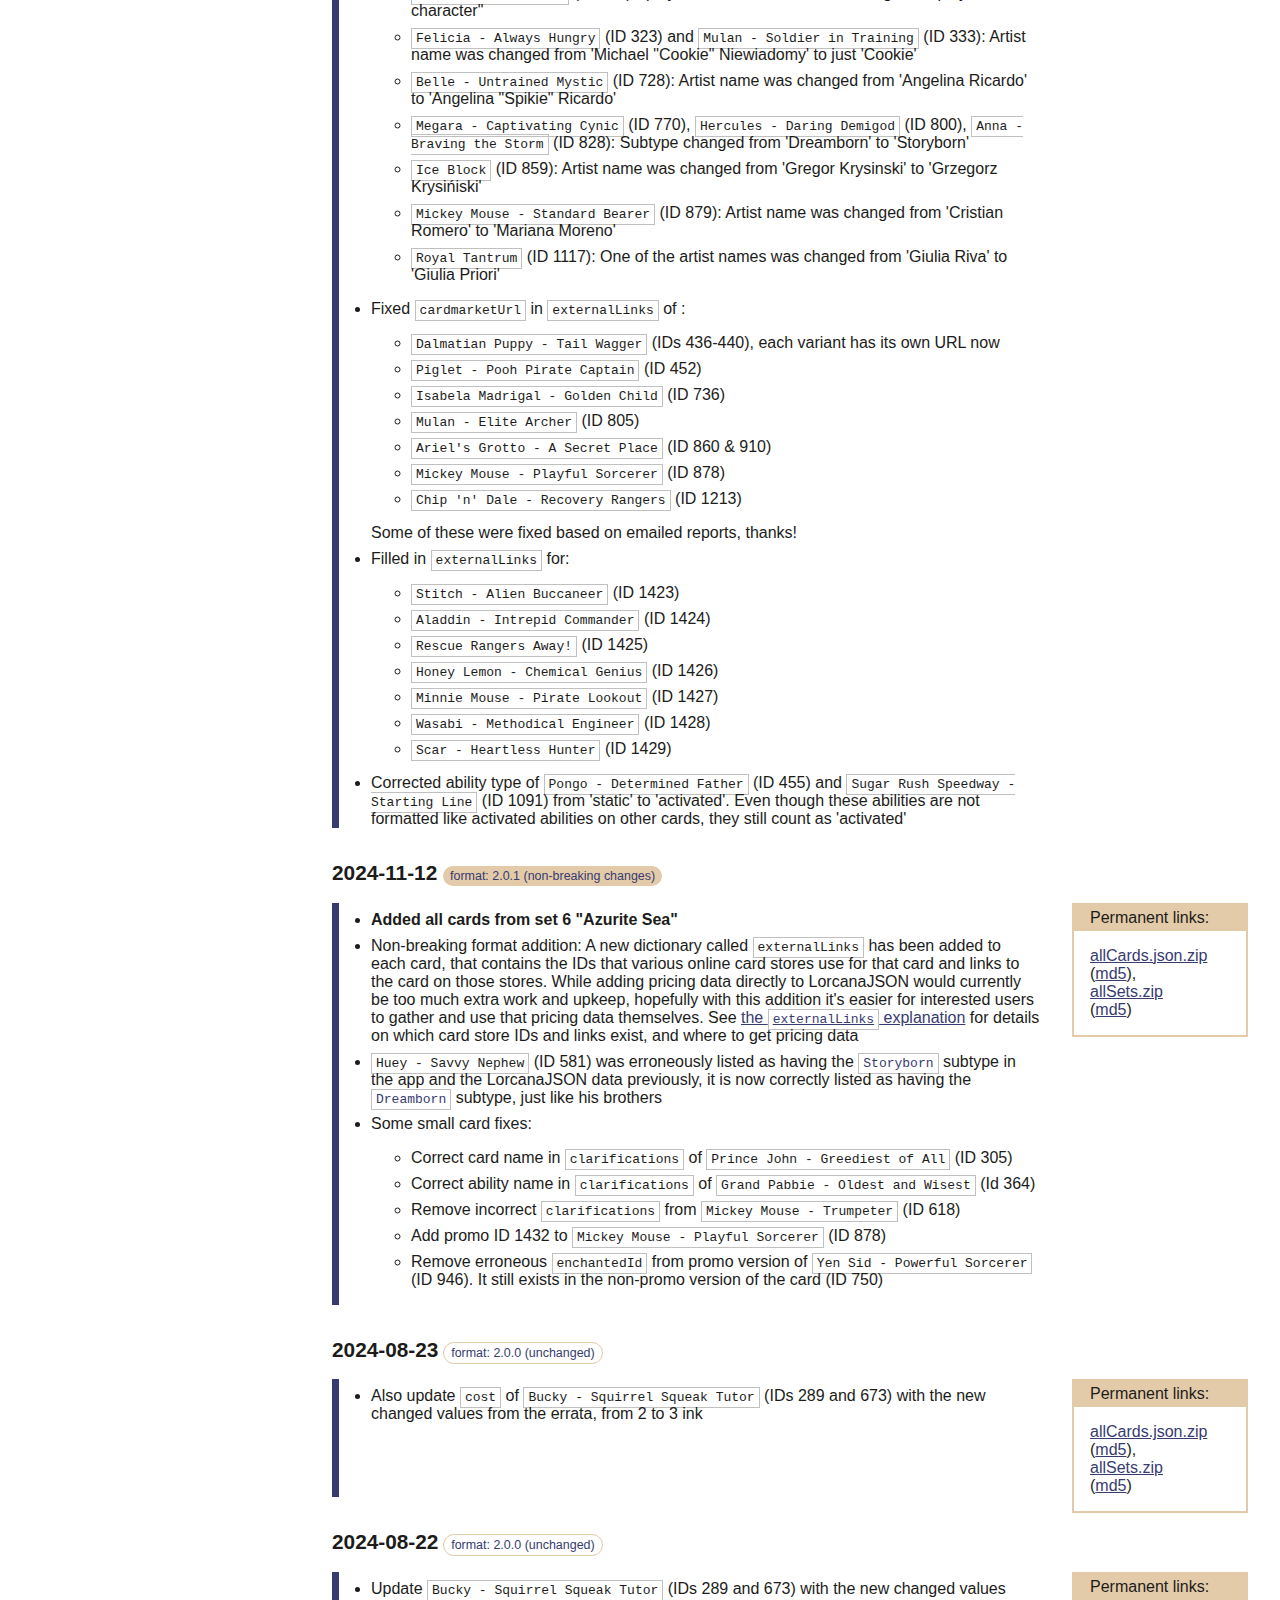
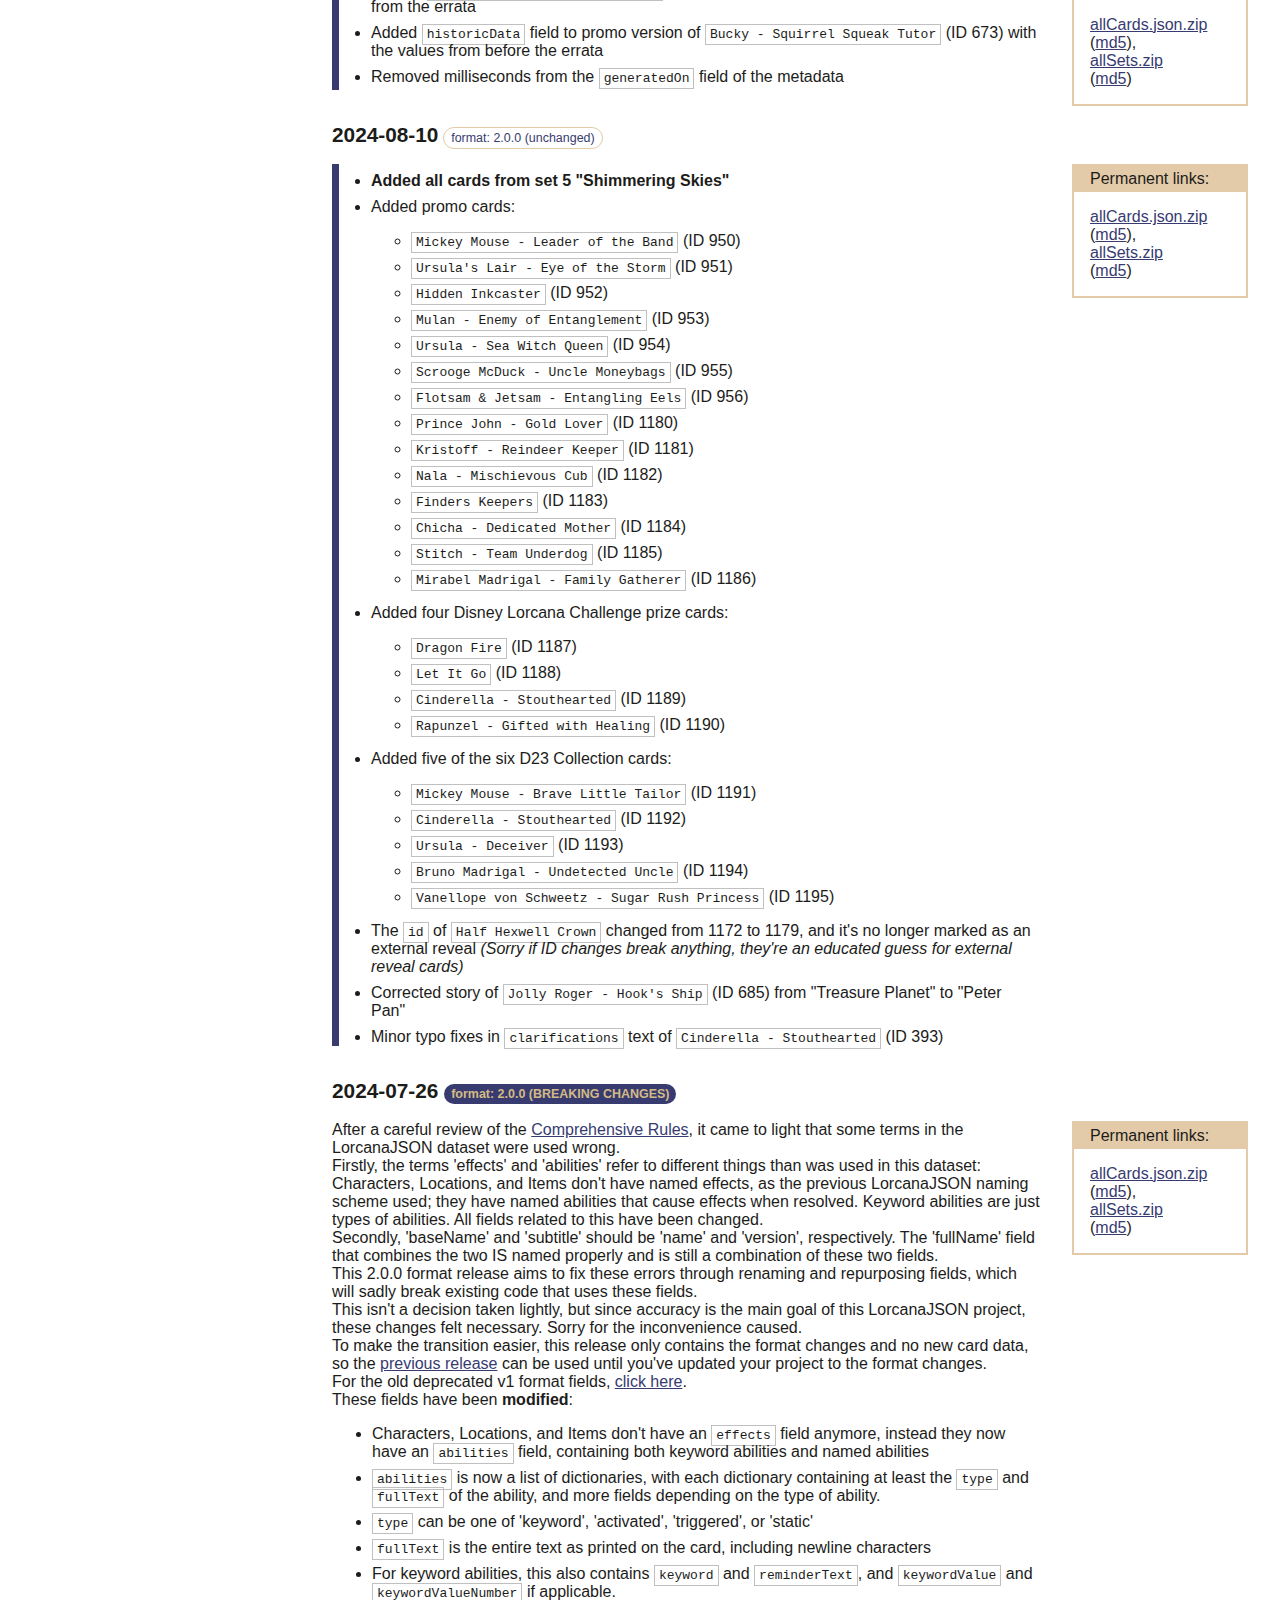
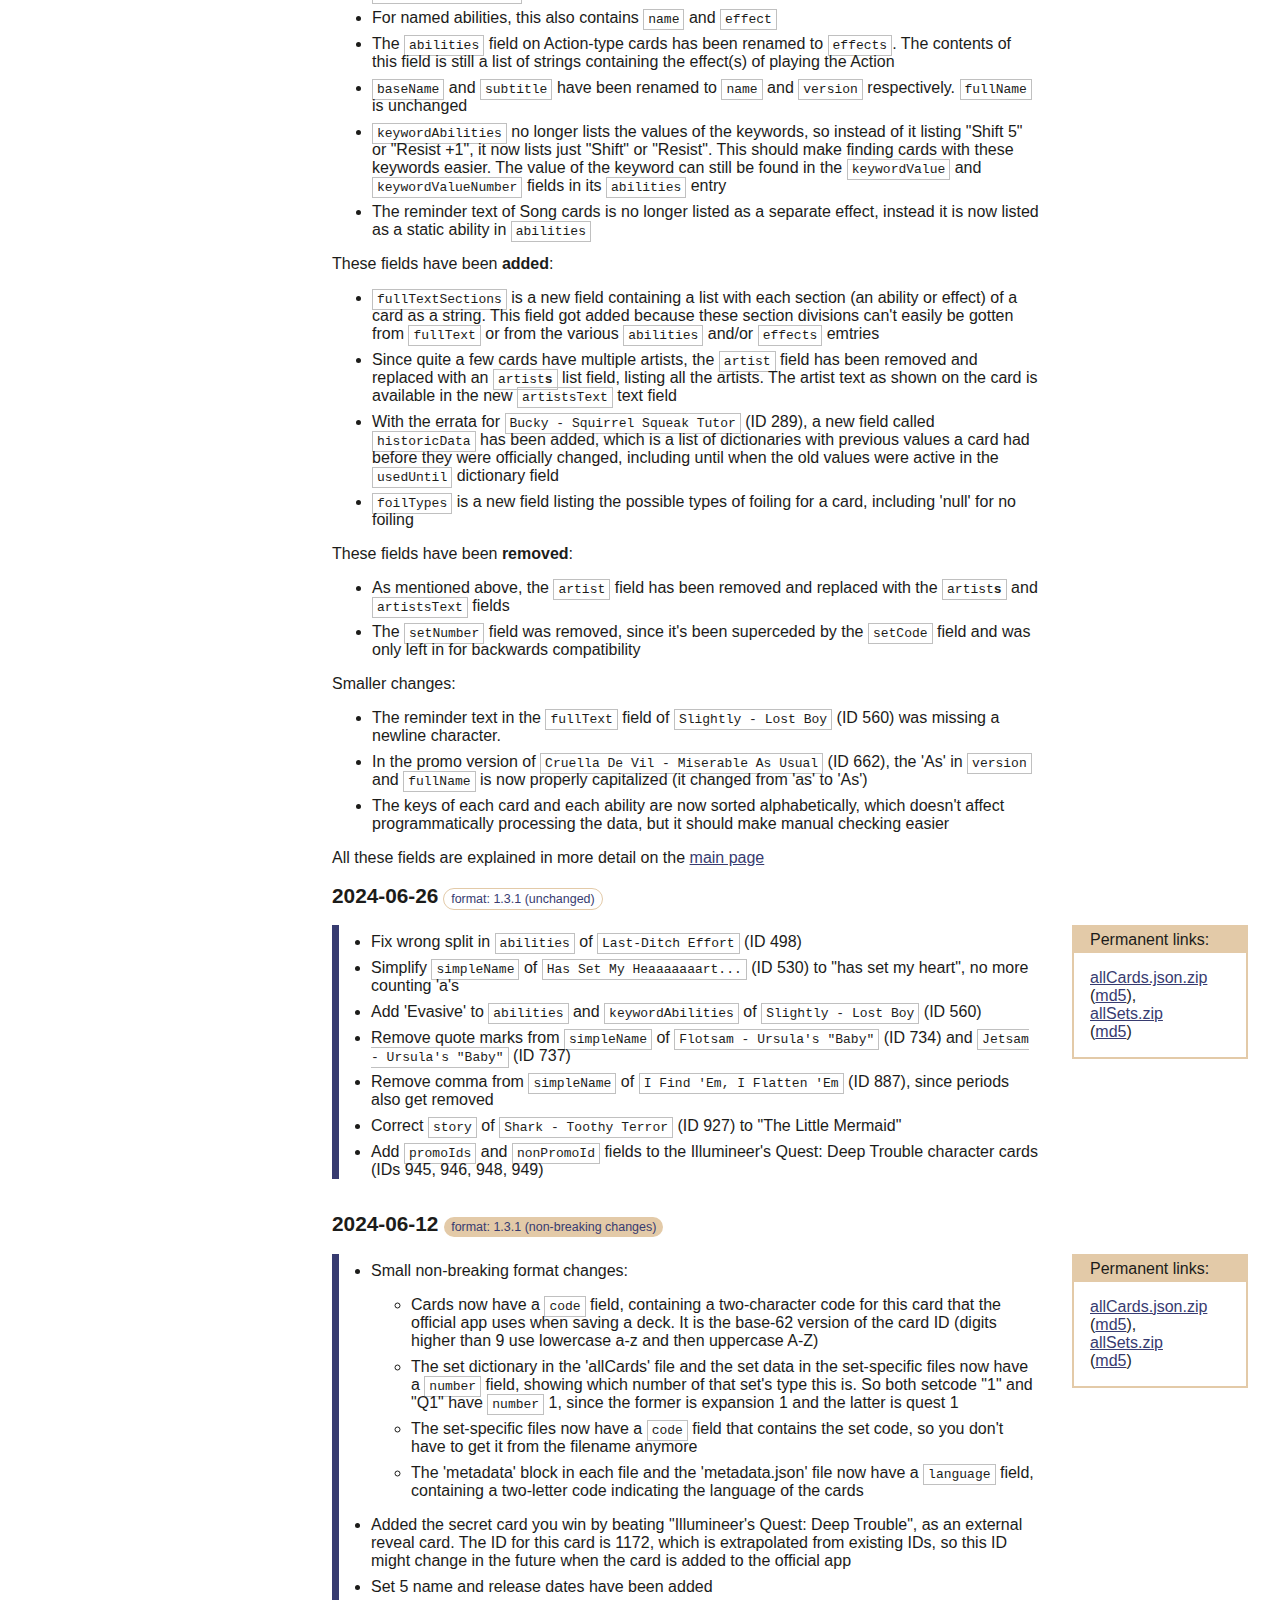
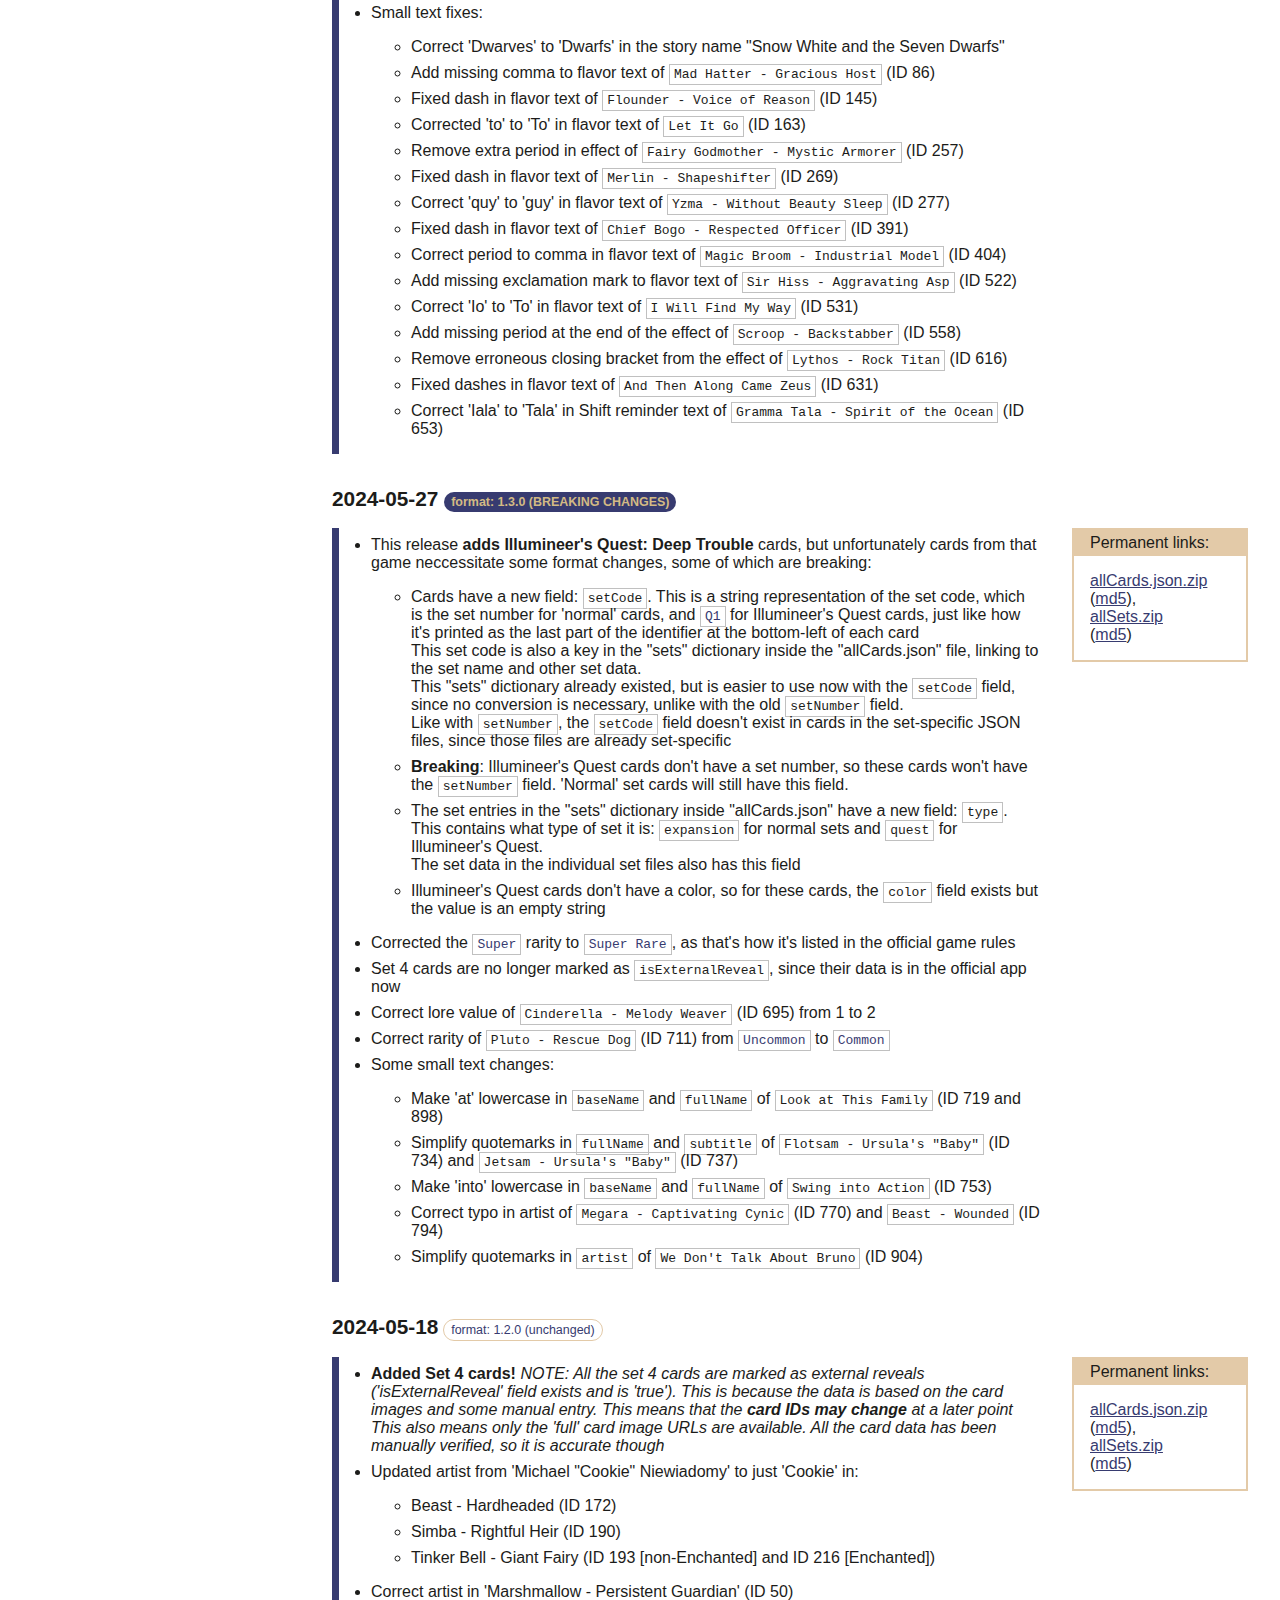
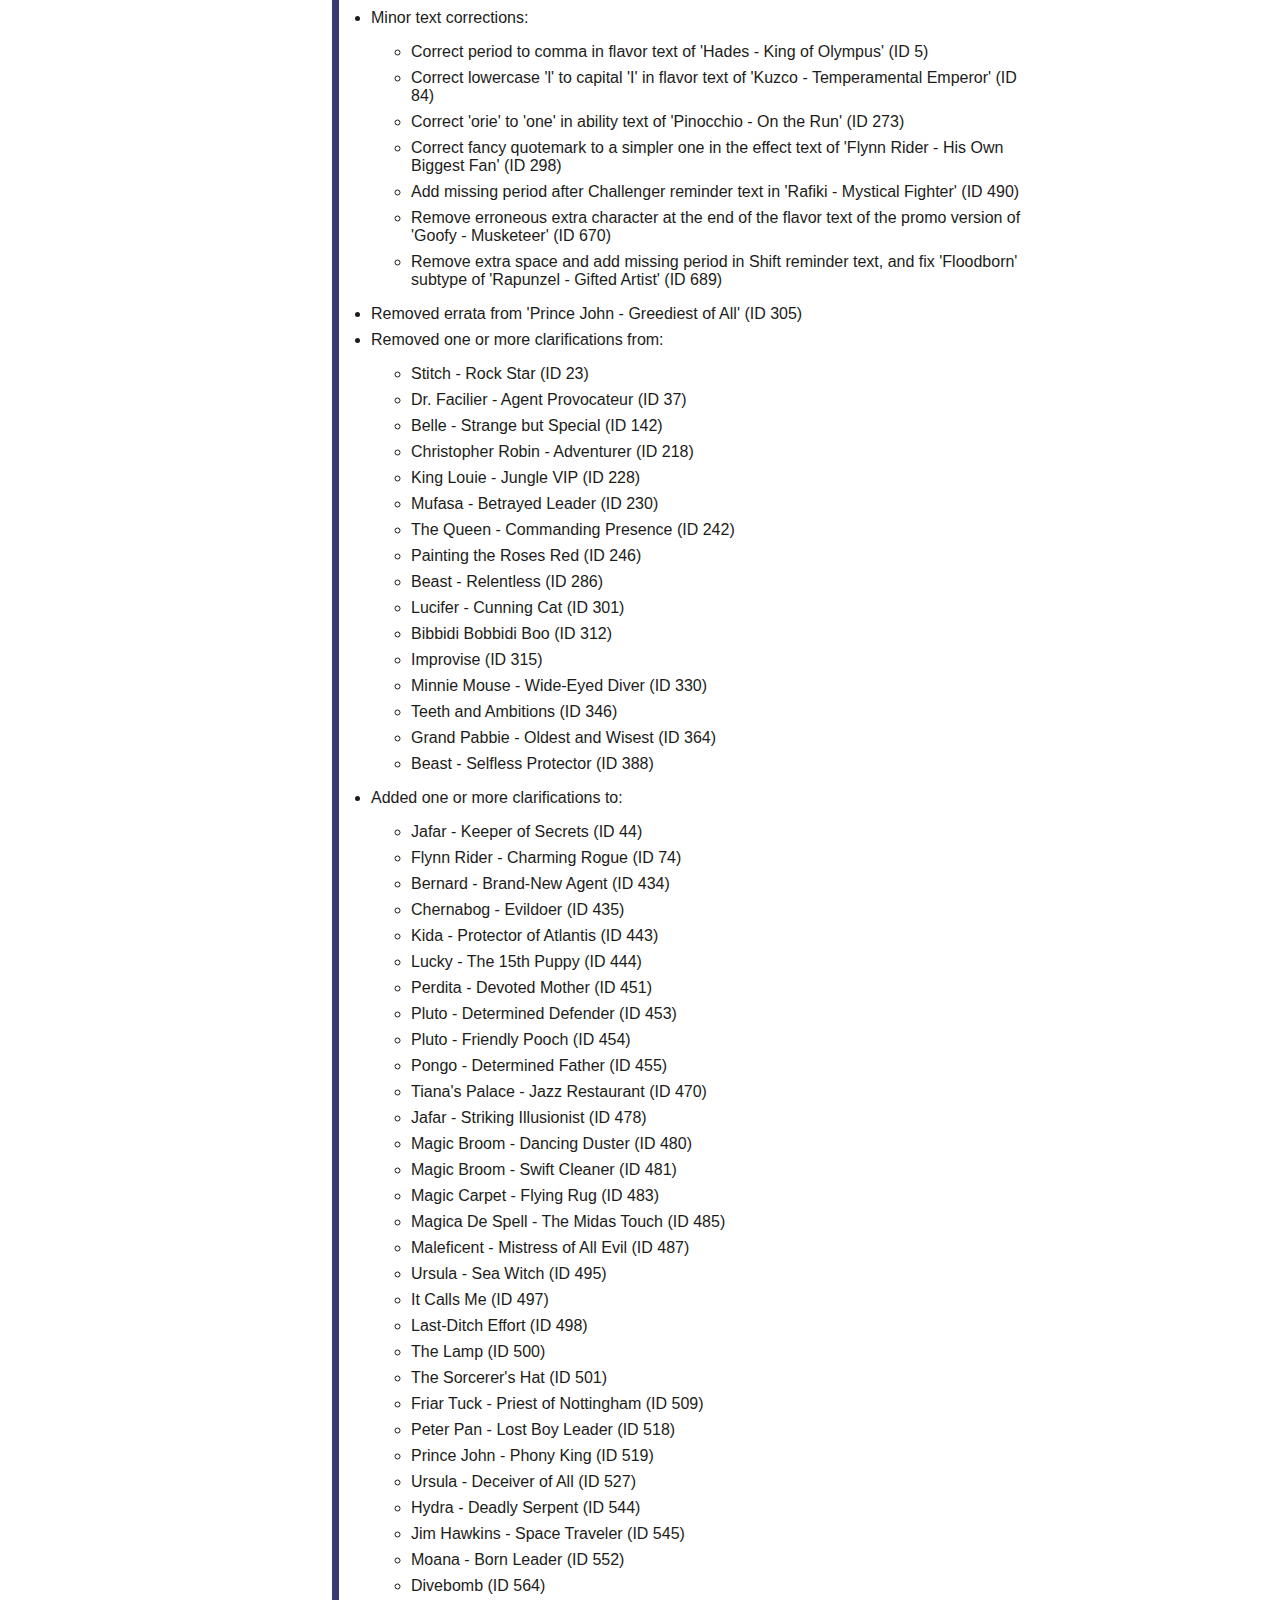
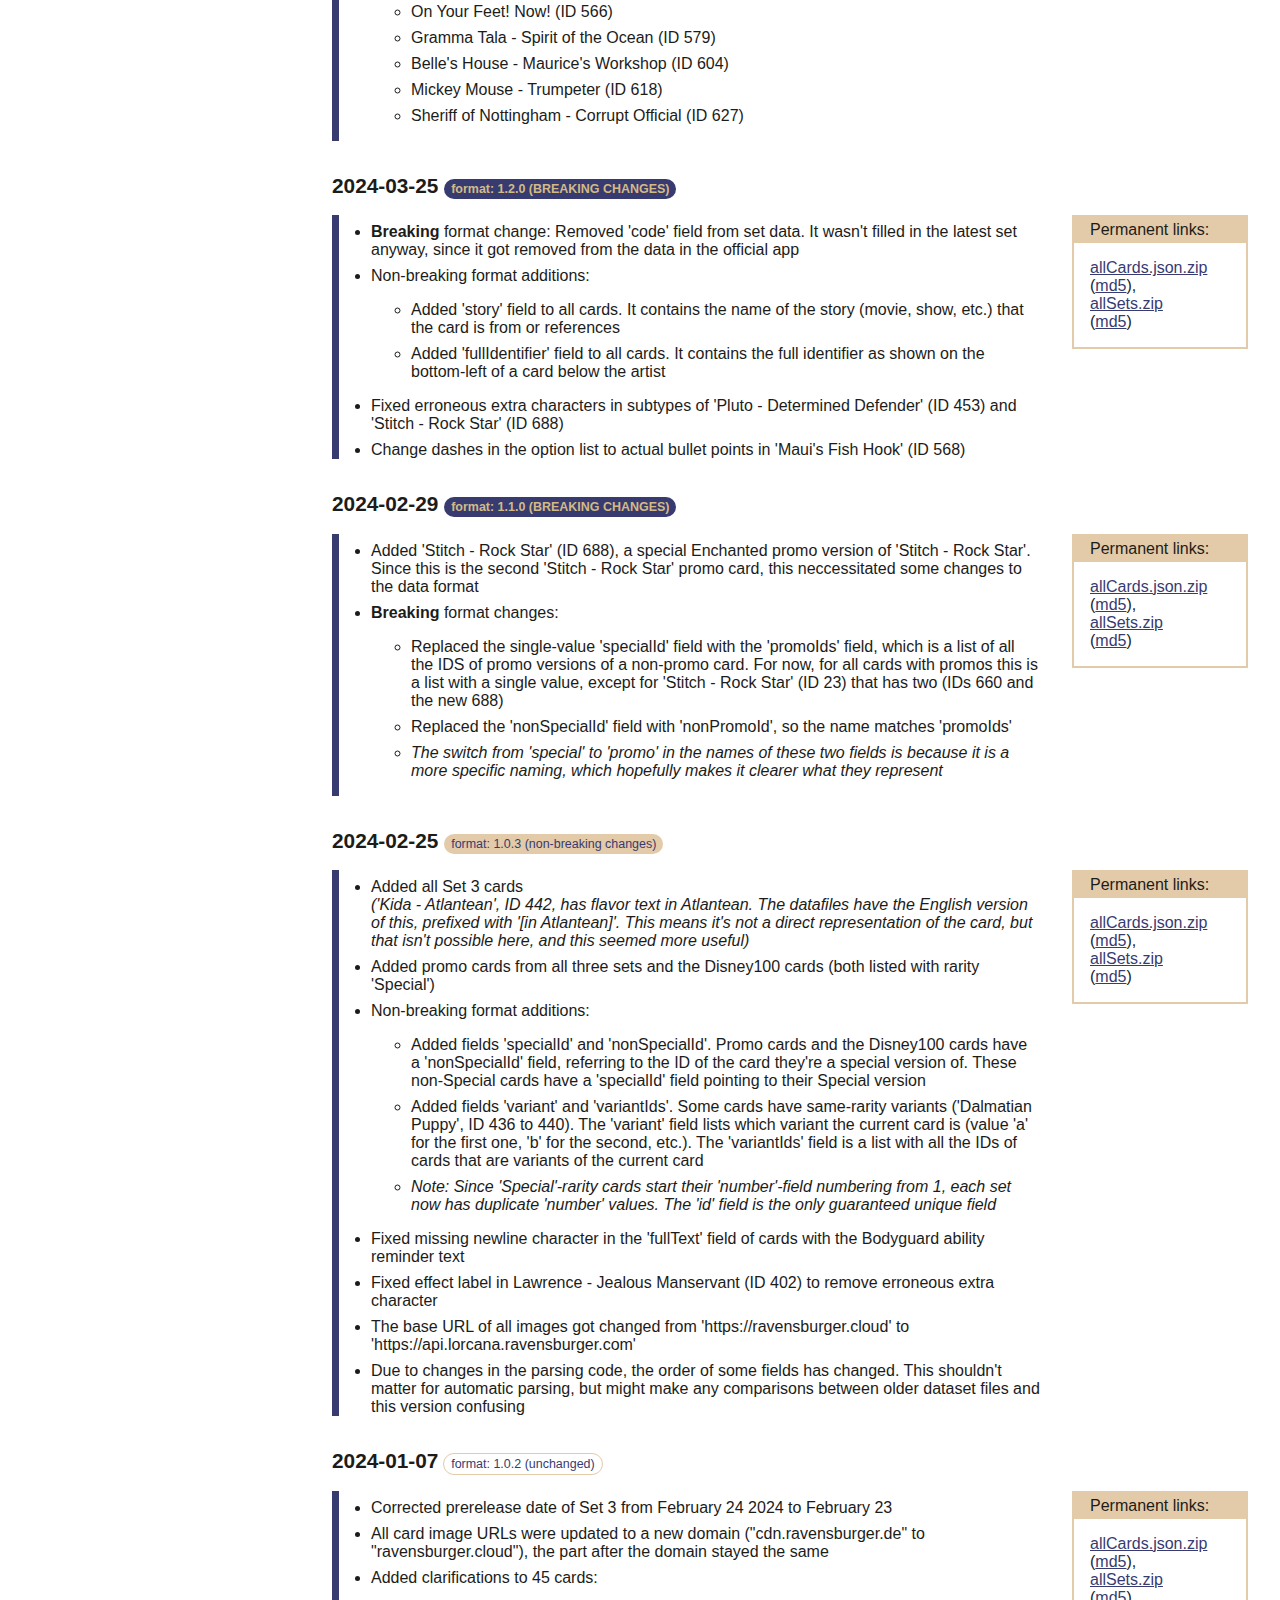
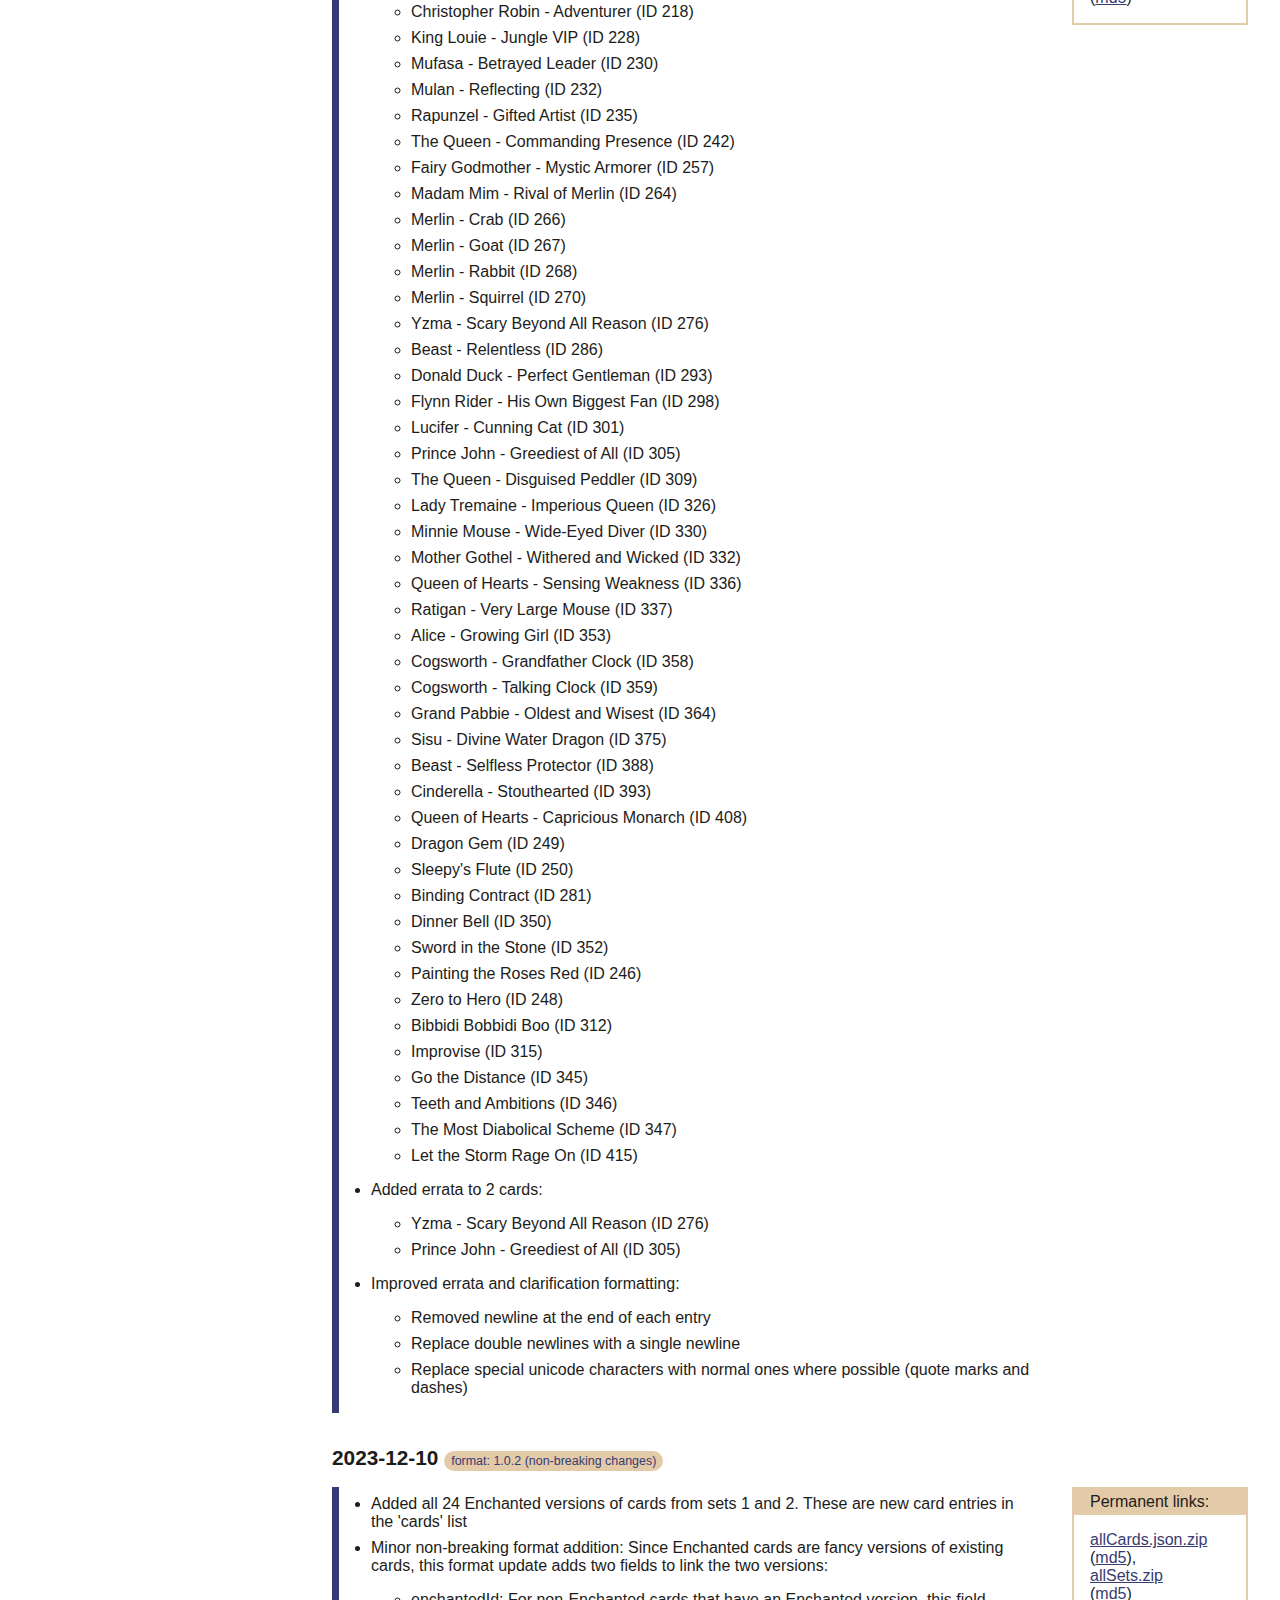
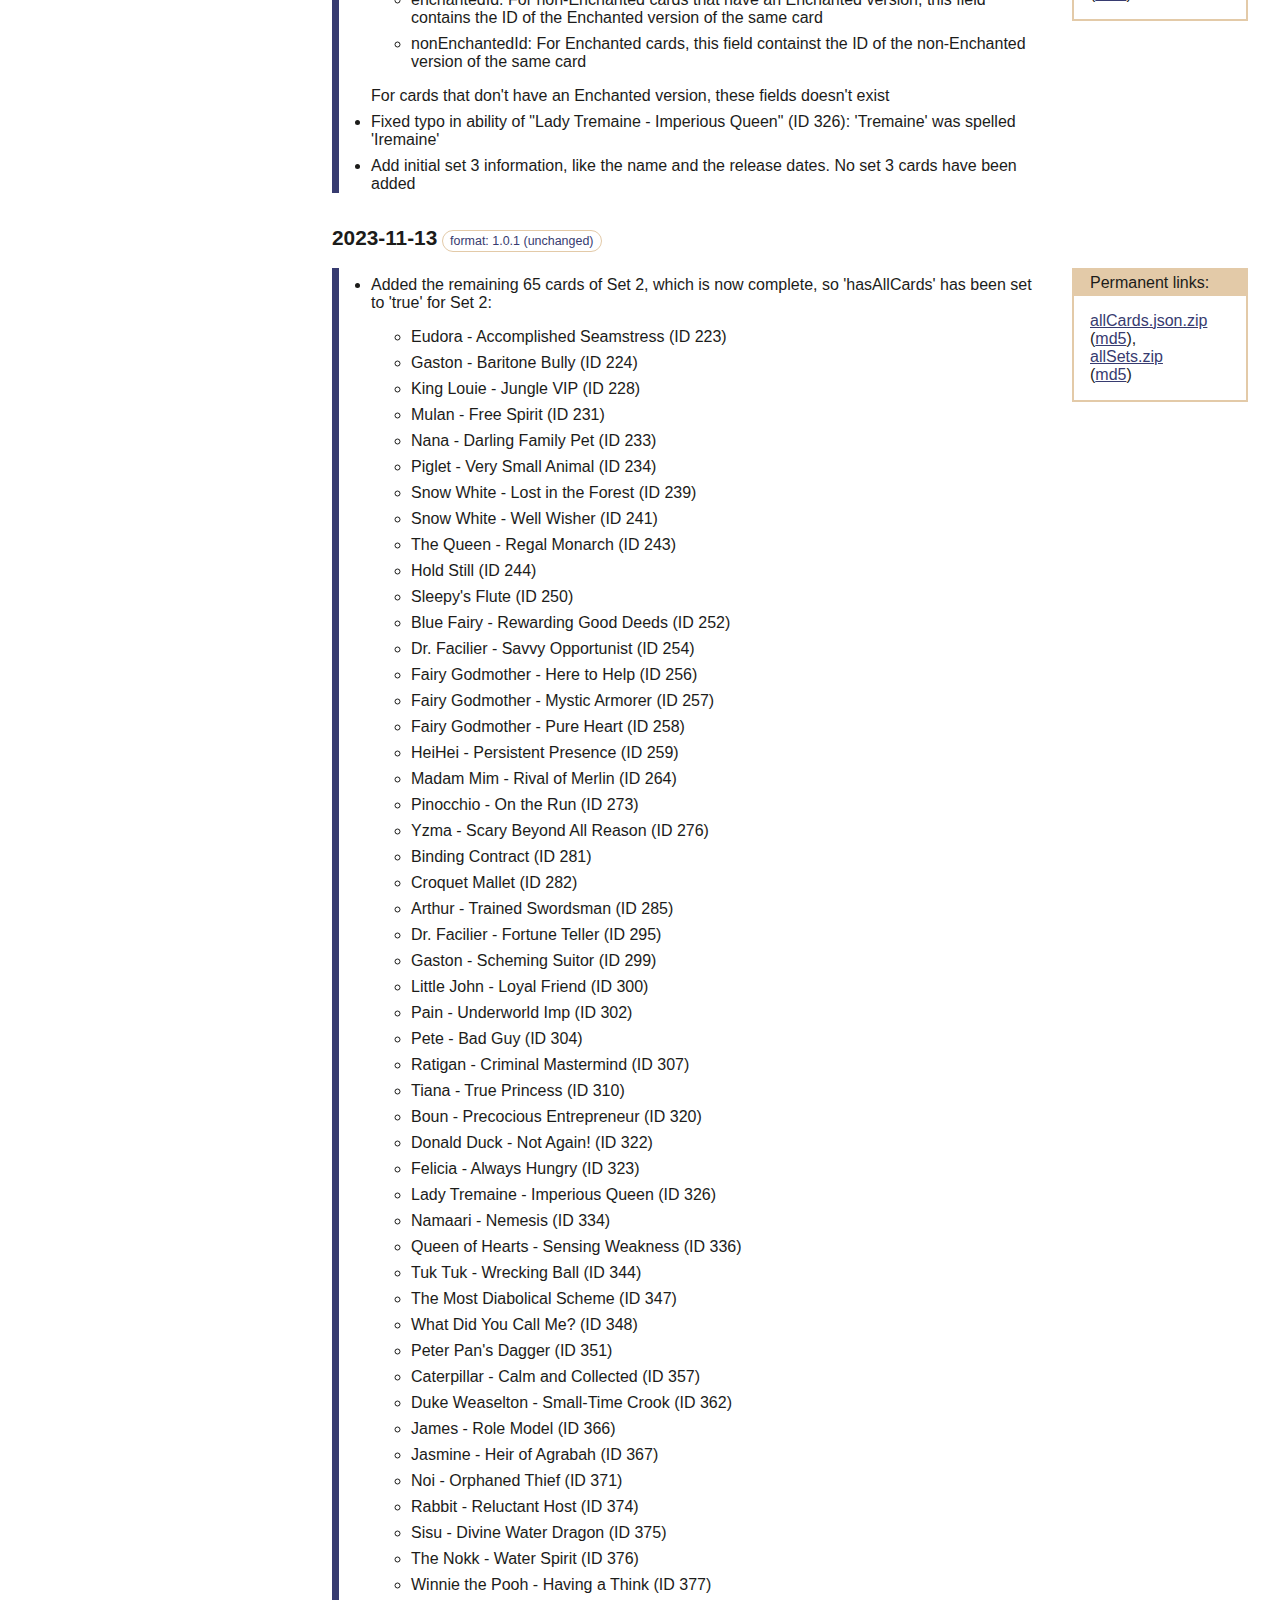
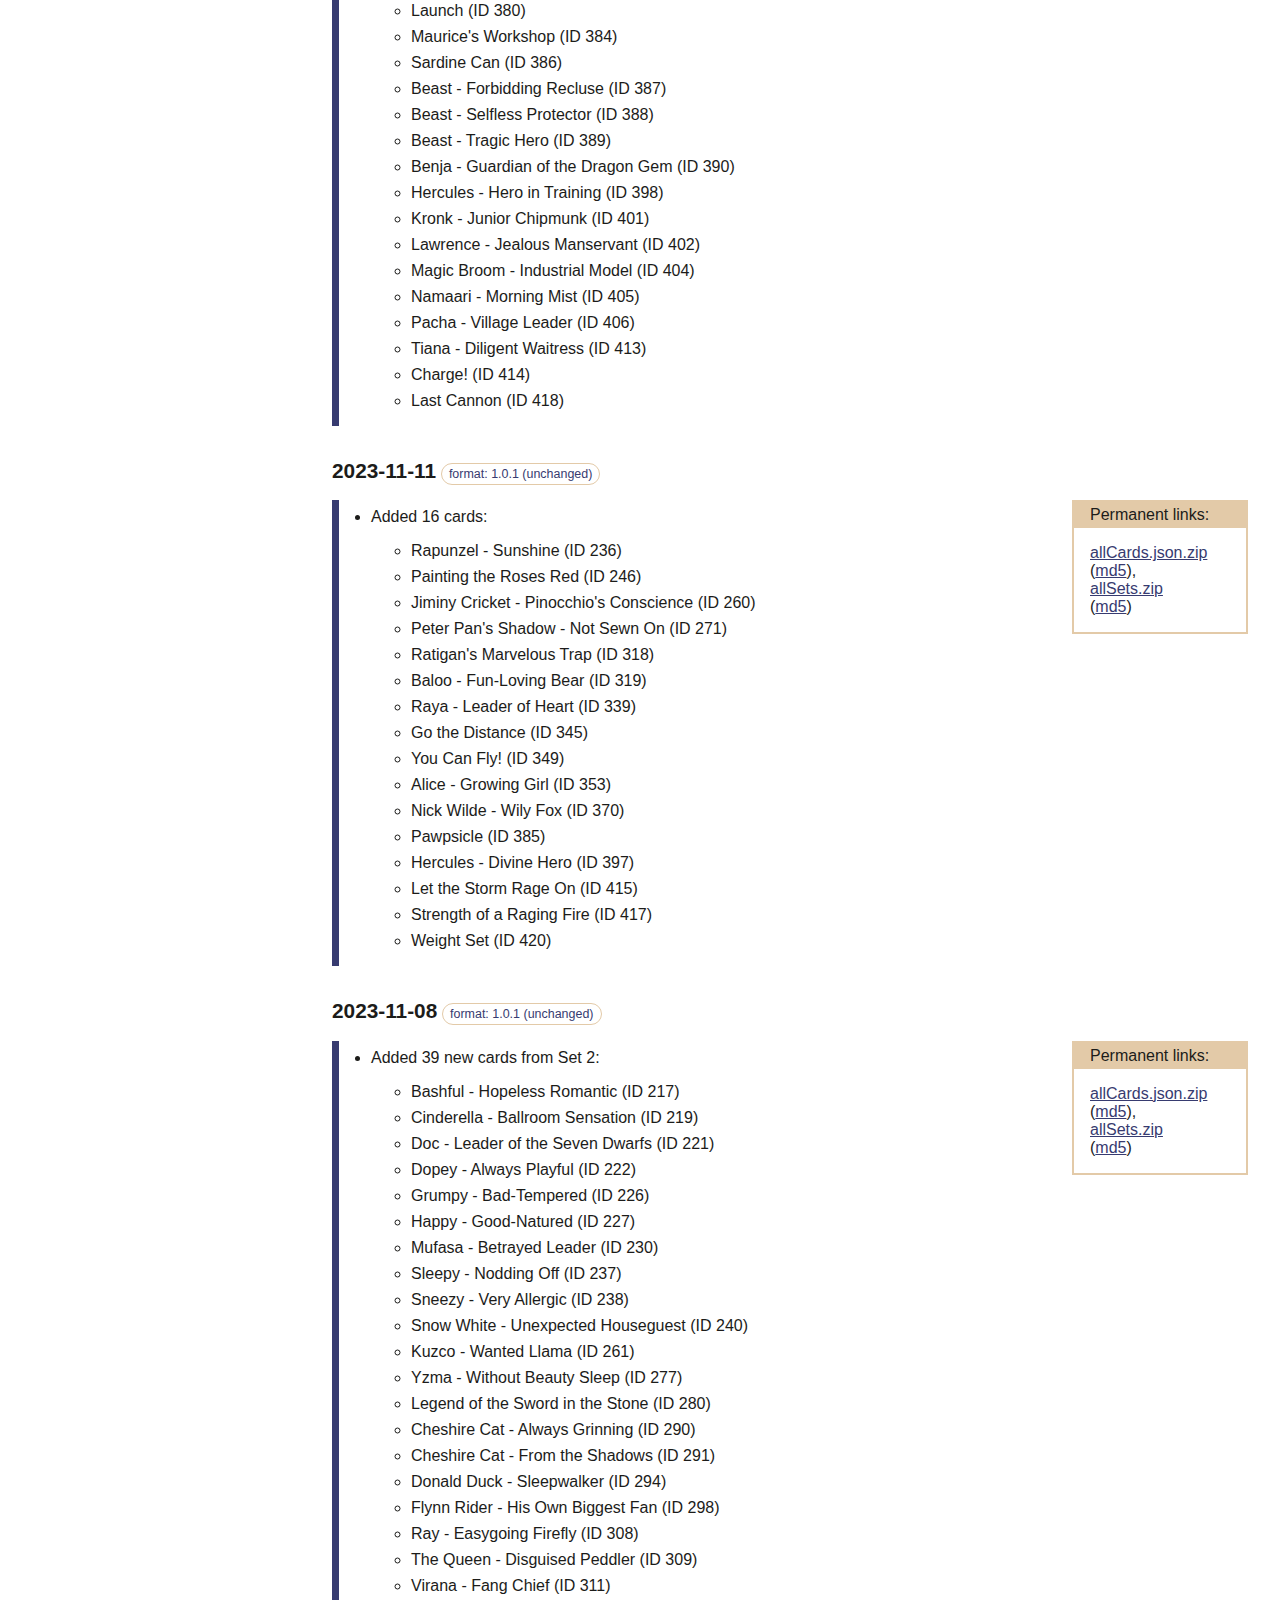
==== commit 93a5842c: "Add changelogs for v2025-03-30-2.1.2-1" ====
--- a/changelog.html
+++ b/changelog.html
@@ -22,6 +22,7 @@
         <i18n>Versions:</i18n>
     </p>
     <ul id="versions-toc">
+        <li><a href="#v2025-03-30-2.1.2-1">2025-03-30-2.1.2-1</a></li>
         <li><a href="#v2025-02-28-2.1.1-1">2025-02-28-2.1.1-1</a></li>
         <li><a href="#v2025-01-15-2.1.0-1">2025-01-15-2.1.0-1</a></li>
         <li><a href="#v2024-12-16-2.0.2-1">2024-12-16-2.0.2-1</a></li>
@@ -73,6 +74,29 @@
 <article id="main">
     <section>
         <h1>LorcanaJSON English Changelog</h1>
+        
+        <h2 id="v2025-03-30-2.1.2-1">2025-03-30 <span class="format nonbreaking">2.1.2</span></h2>
+        <div class="version">
+            <ul>
+                <li>Add field <code class="field">maxCopiesInDeck</code>. For cards that allow a different maximum amount of 4 in a deck, this field is set to that different amount, or to 'null' if there is no limit</li>
+                <li>Added field <code class="field">subtypesText</code>. For cards with subtypes, this field contains those subtypes as a single string, just like on the card.
+                    This field has also been added to the <code class="field">historicData</code> of cards where a subtype changed</li>
+                <li>Complete <code class="field">externalLinks</code> of more Set 7 cards. Now all cards have all their external links, except some promo cards</li>
+                <li>Fix <code class="field">cardmarketUrl</code> in <code class="field">externalLinks</code> from Set 7 with a dash in the character name</li>
+                <li>Correct <code class="field">externalLinks</code> data for <code class="card-name">Tamatoa - Happy as a Clam</code> (ID 1595)</li>
+            </ul>
+            <aside class="links">
+                <header>
+                    <i18n>Permanent links:</i18n>
+                </header>
+                <a class="download" href="files/2025-03-30-2.1.2-1/en/allCards.json.zip">allCards.json.zip</a>
+                (<a class="md5" href="files/2025-03-30-2.1.2-1/en/allCards.json.zip.md5">md5</a>),
+                <a class="download" href="files/2025-03-30-2.1.2-1/en/sets/allSets.zip">allSets.zip</a>
+                (<a class="md5" href="files/2025-03-30-2.1.2-1/en/sets/allSets.zip.md5">md5</a>),
+                <a class="download" href="files/2025-03-30-2.1.2-1/en/decks/allDecks.zip">allDecks.zip</a>
+                (<a class="md5" href="files/2025-03-30-2.1.2-1/en/decks/allDecks.zip.md5">md5</a>)
+            </aside>
+        </div>
 
         <h2 id="v2025-02-28-2.1.1-1">2025-02-28 <span class="format nonbreaking">2.1.1</span></h2>
         <div class="version">
--- a/styles.css
+++ b/styles.css
@@ -201,7 +201,7 @@
 td, th {
     border-top: 1px solid black;
     border-bottom: 1px solid black;
-    padding: 0.25em 1em;
+    padding: 0.25em 0.5em;
     vertical-align: top;
 }
 
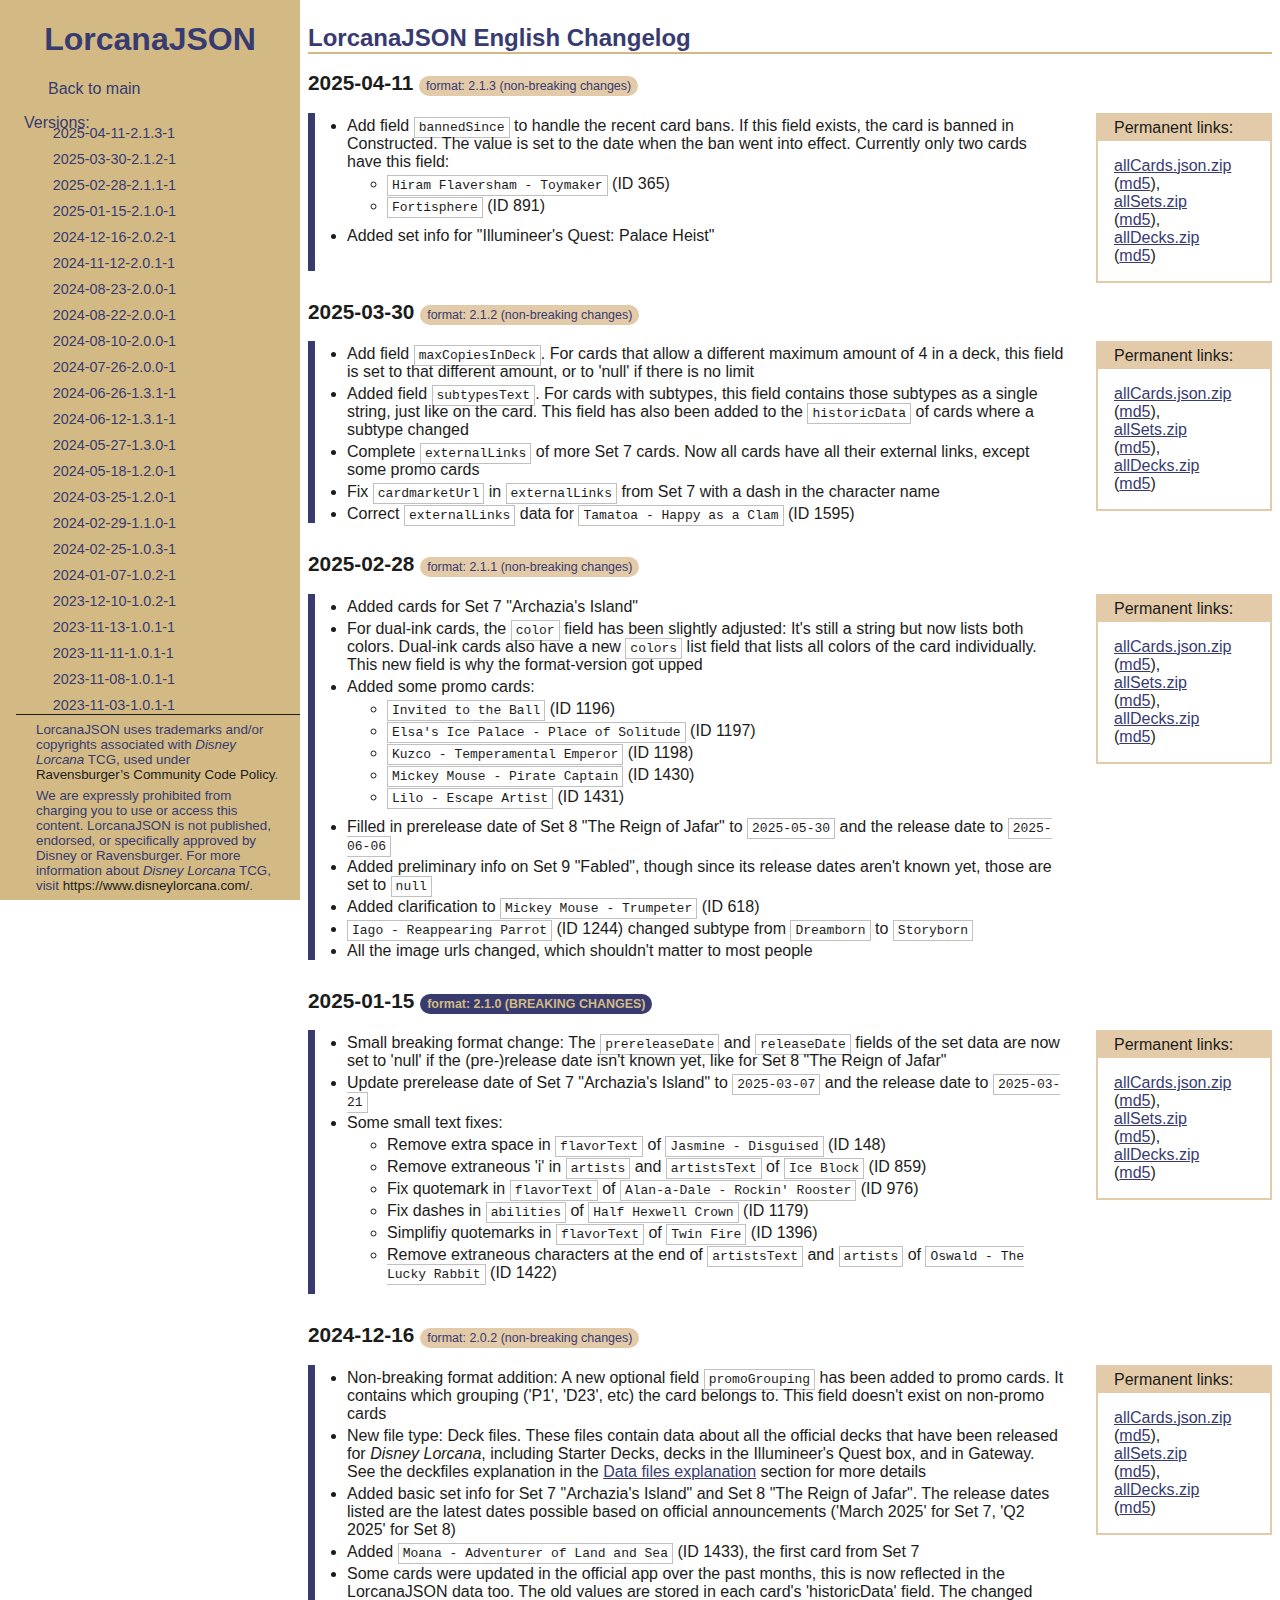
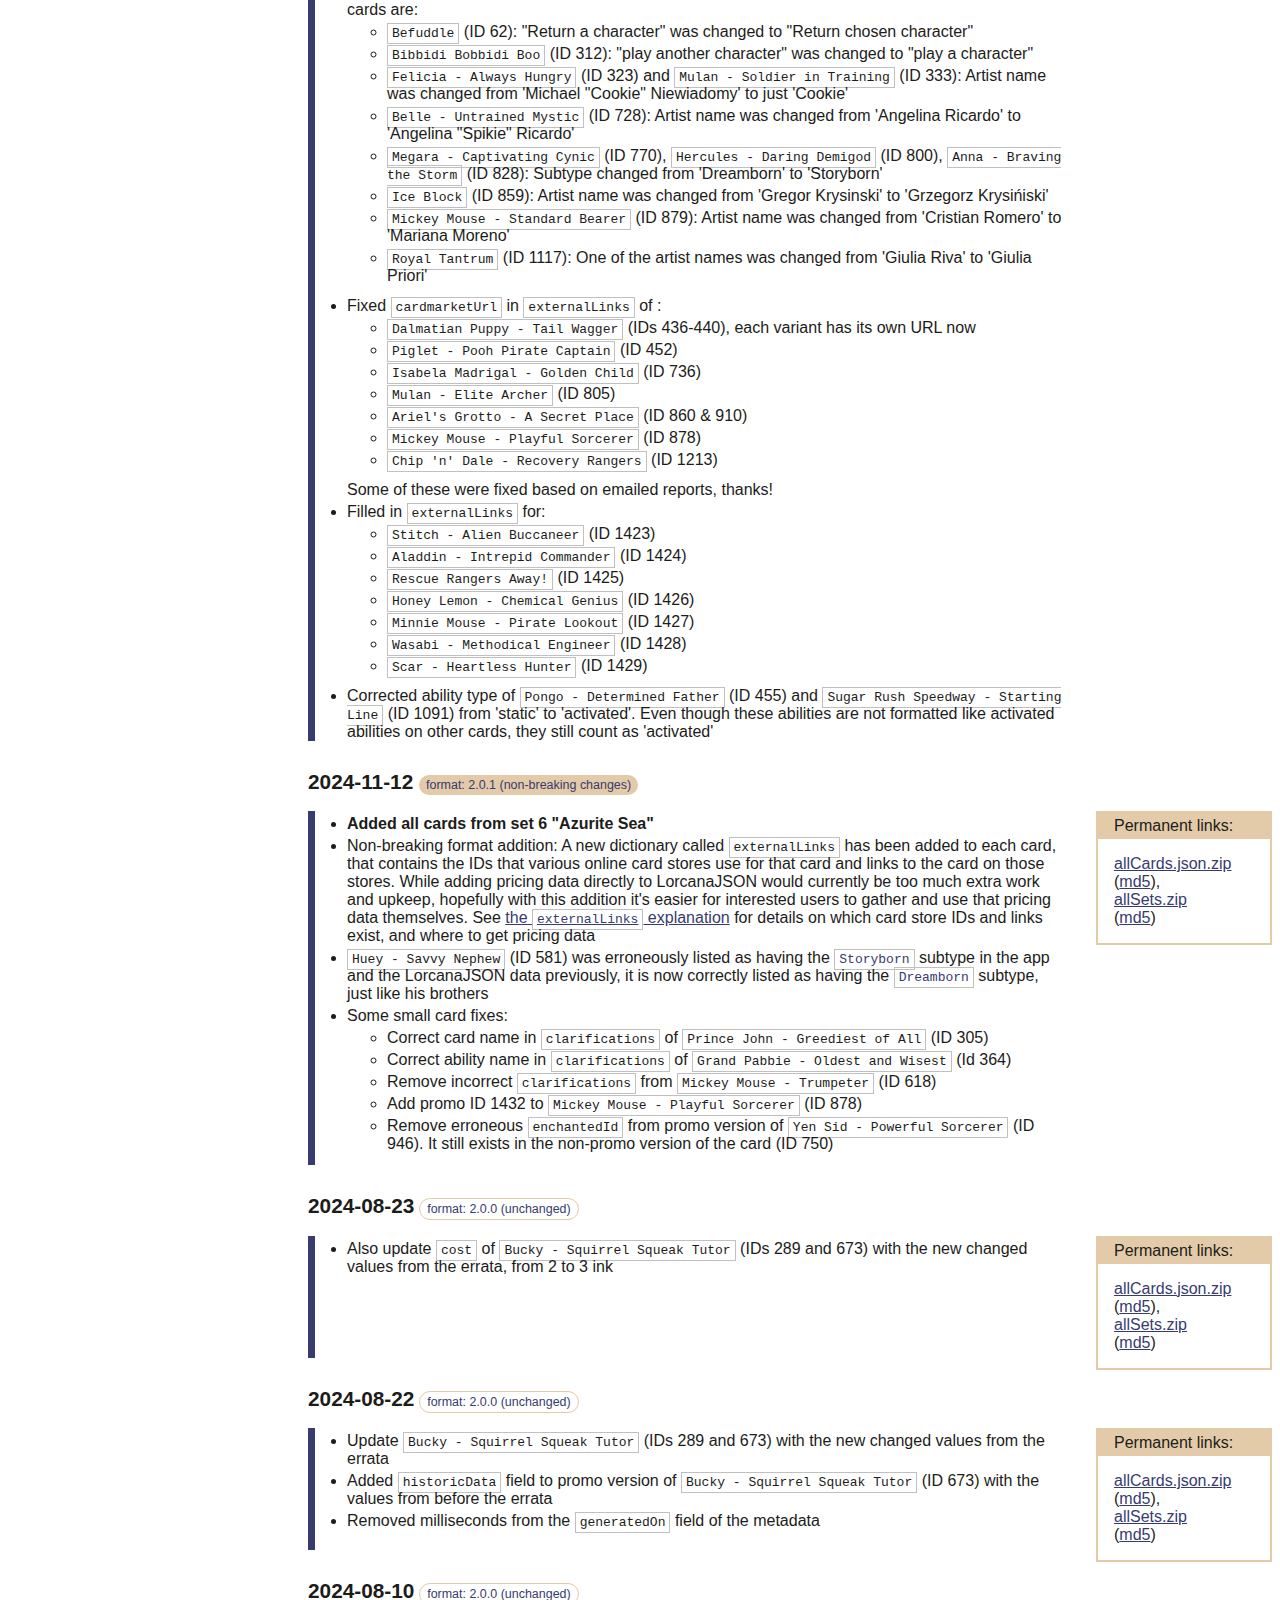
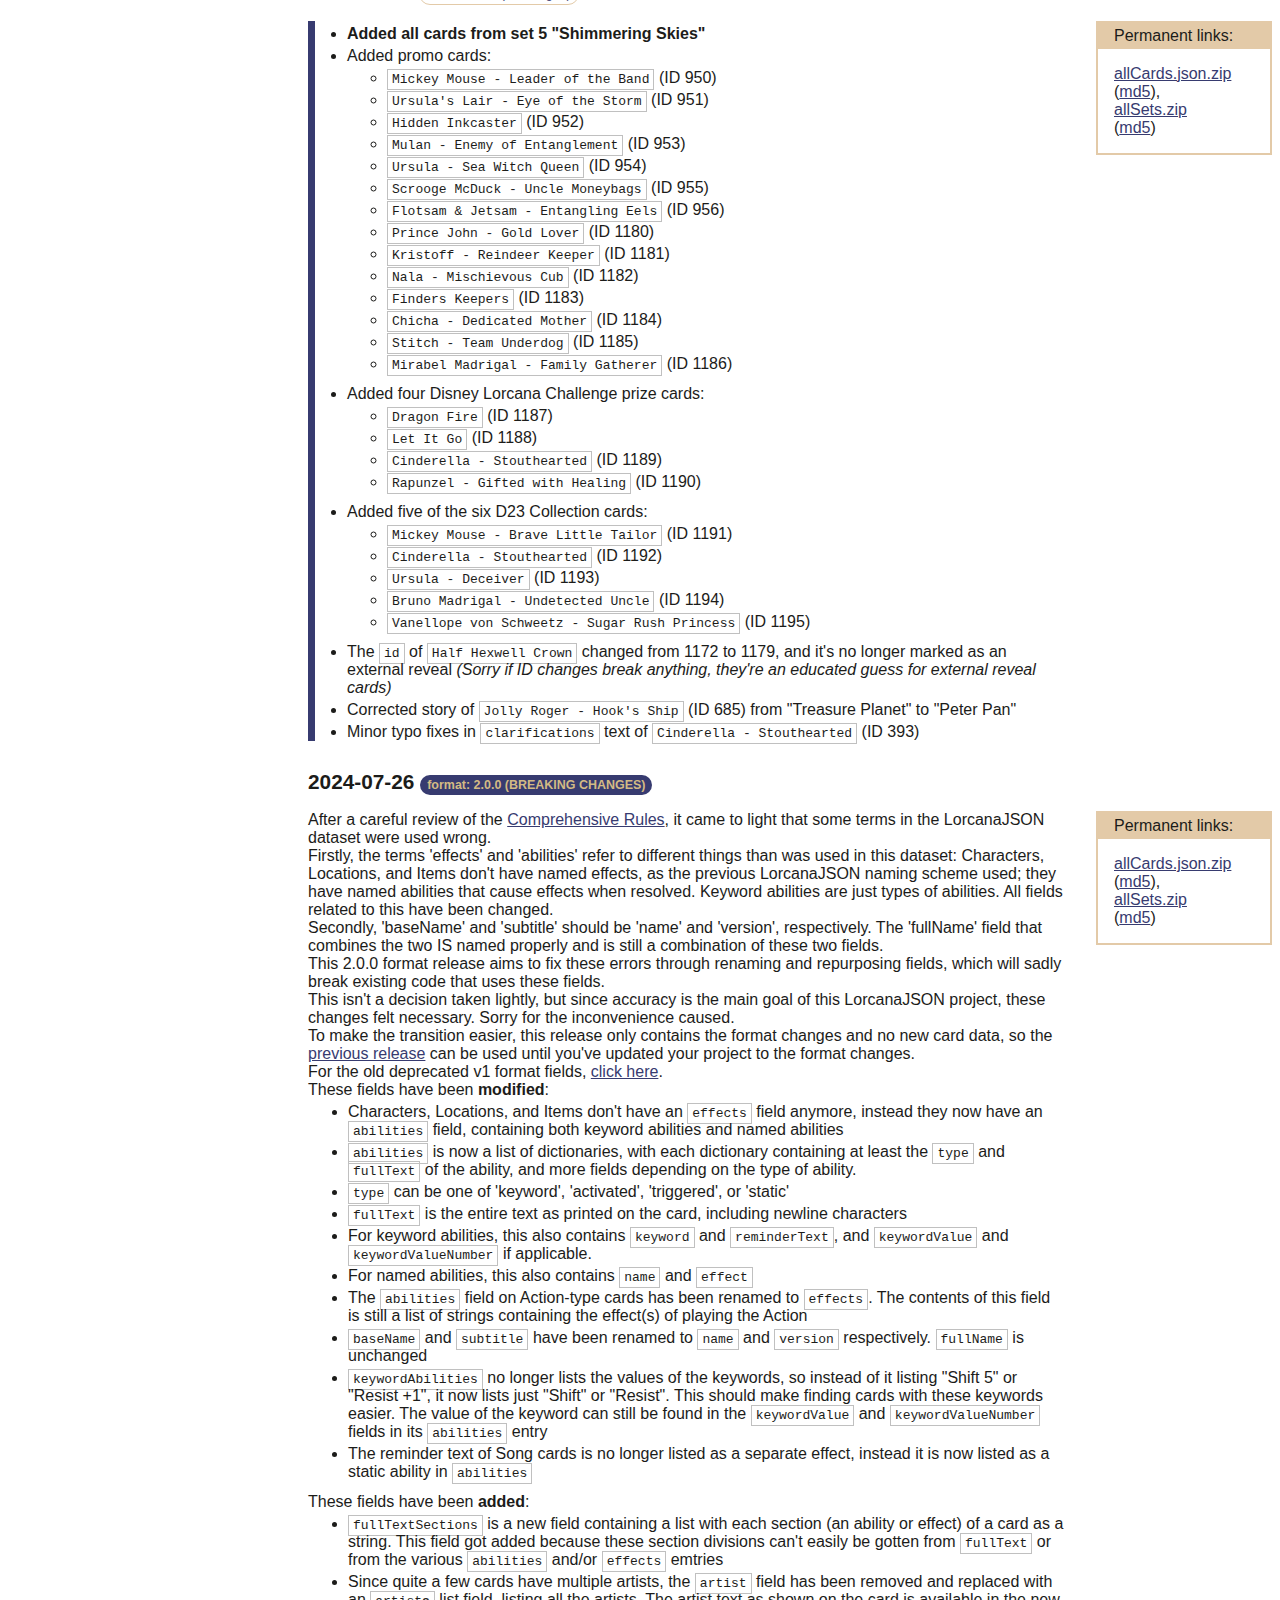
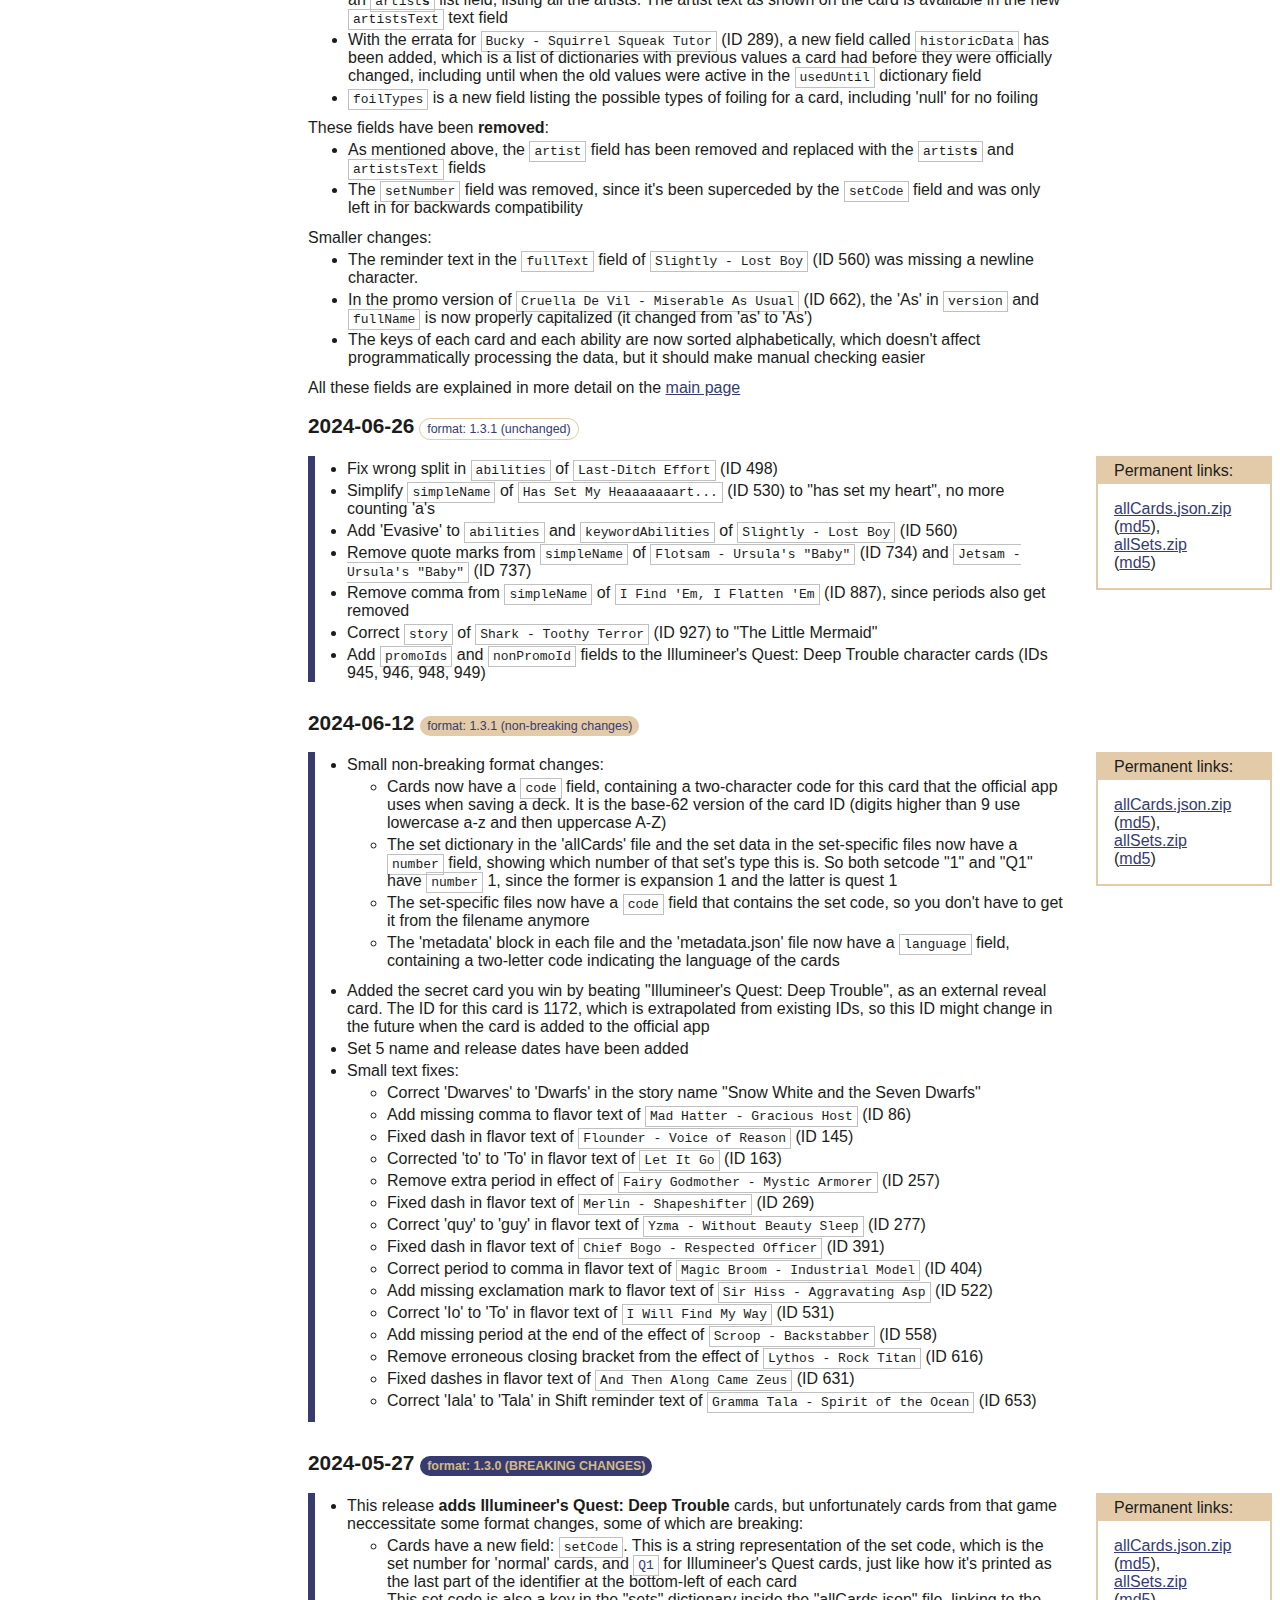
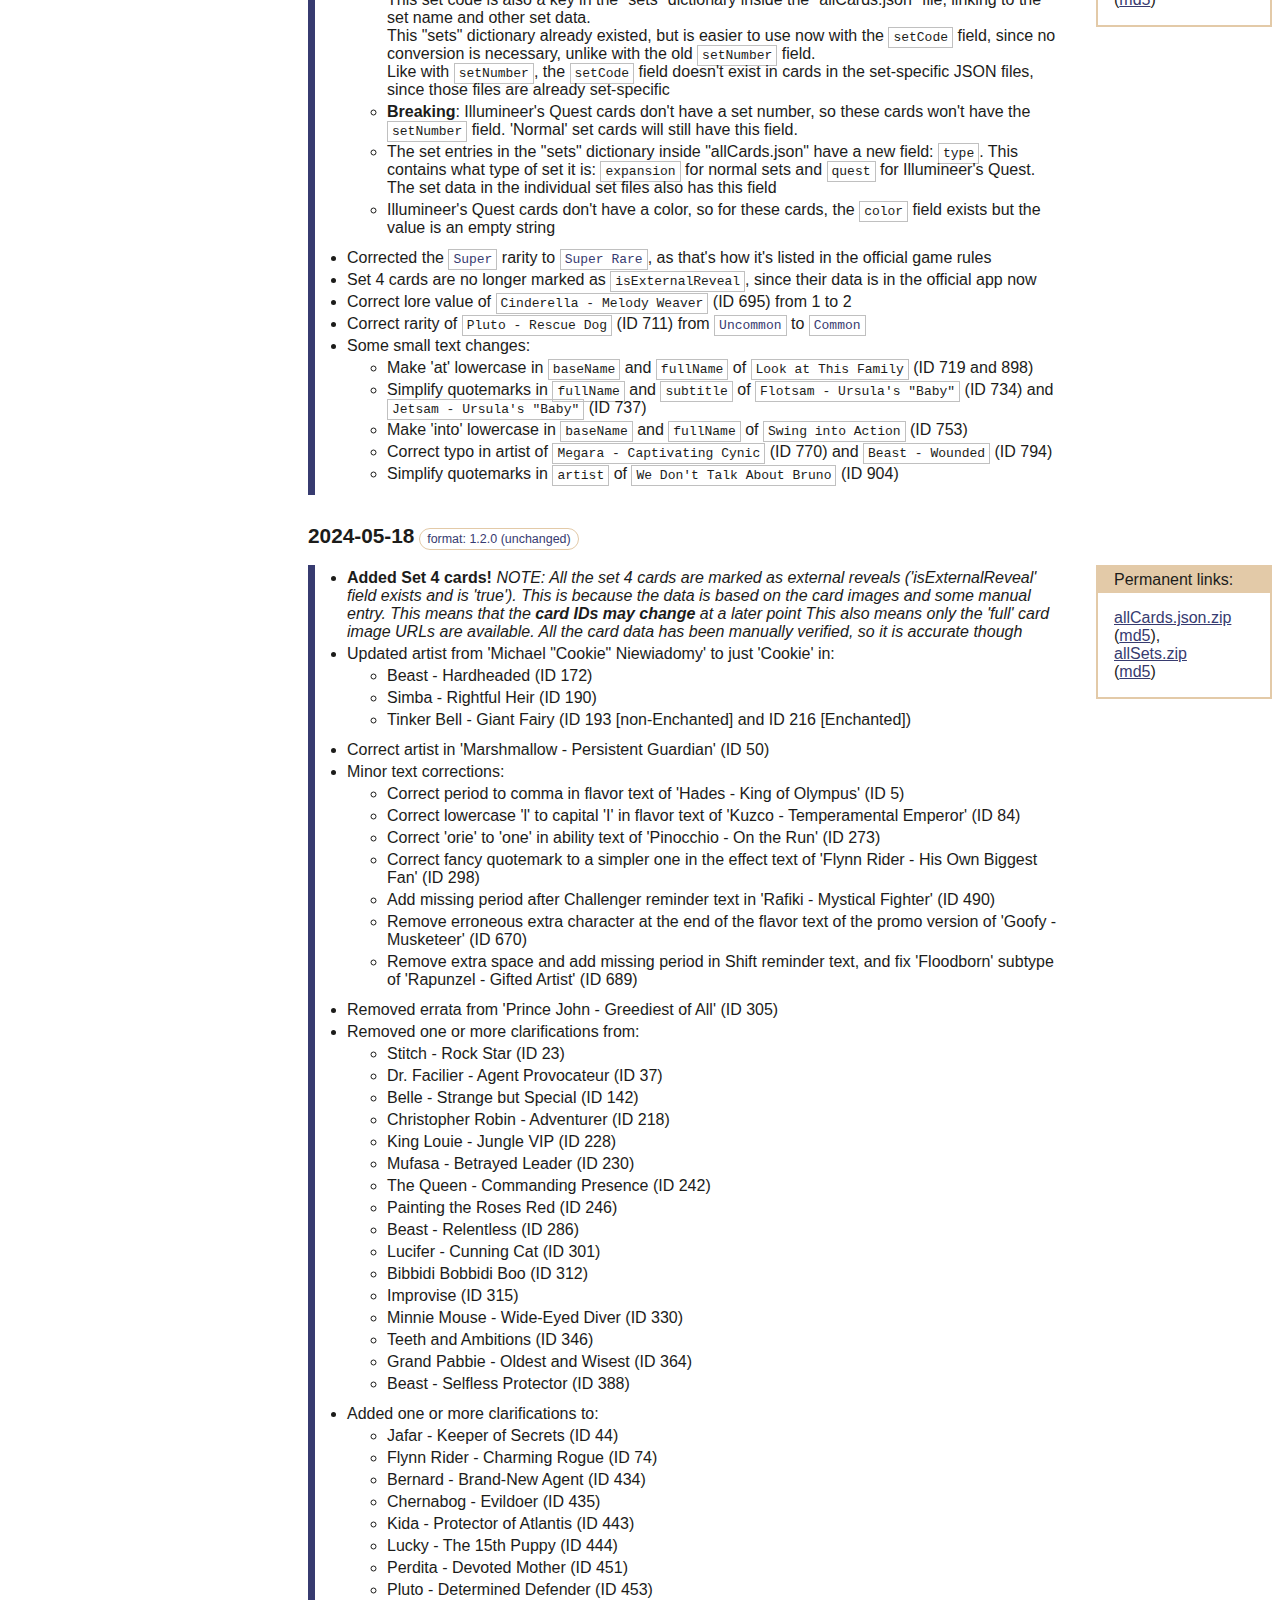
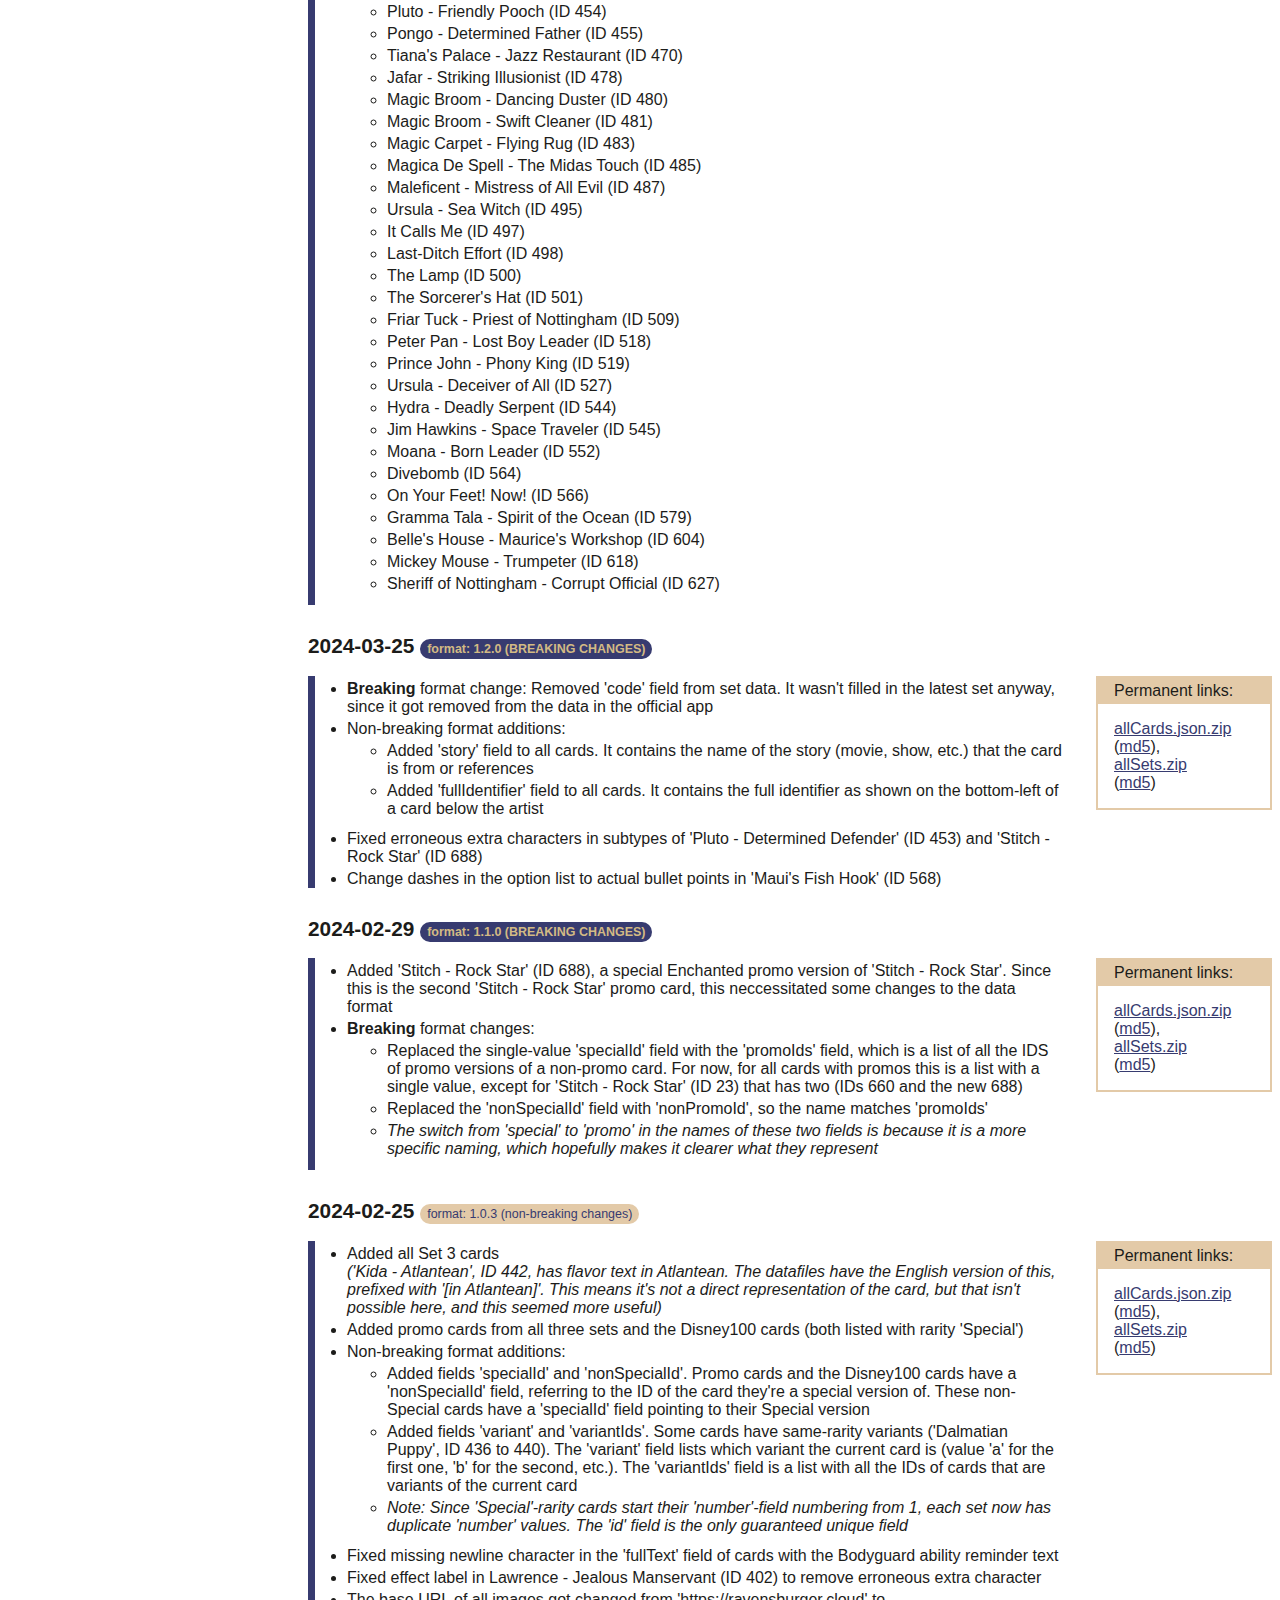
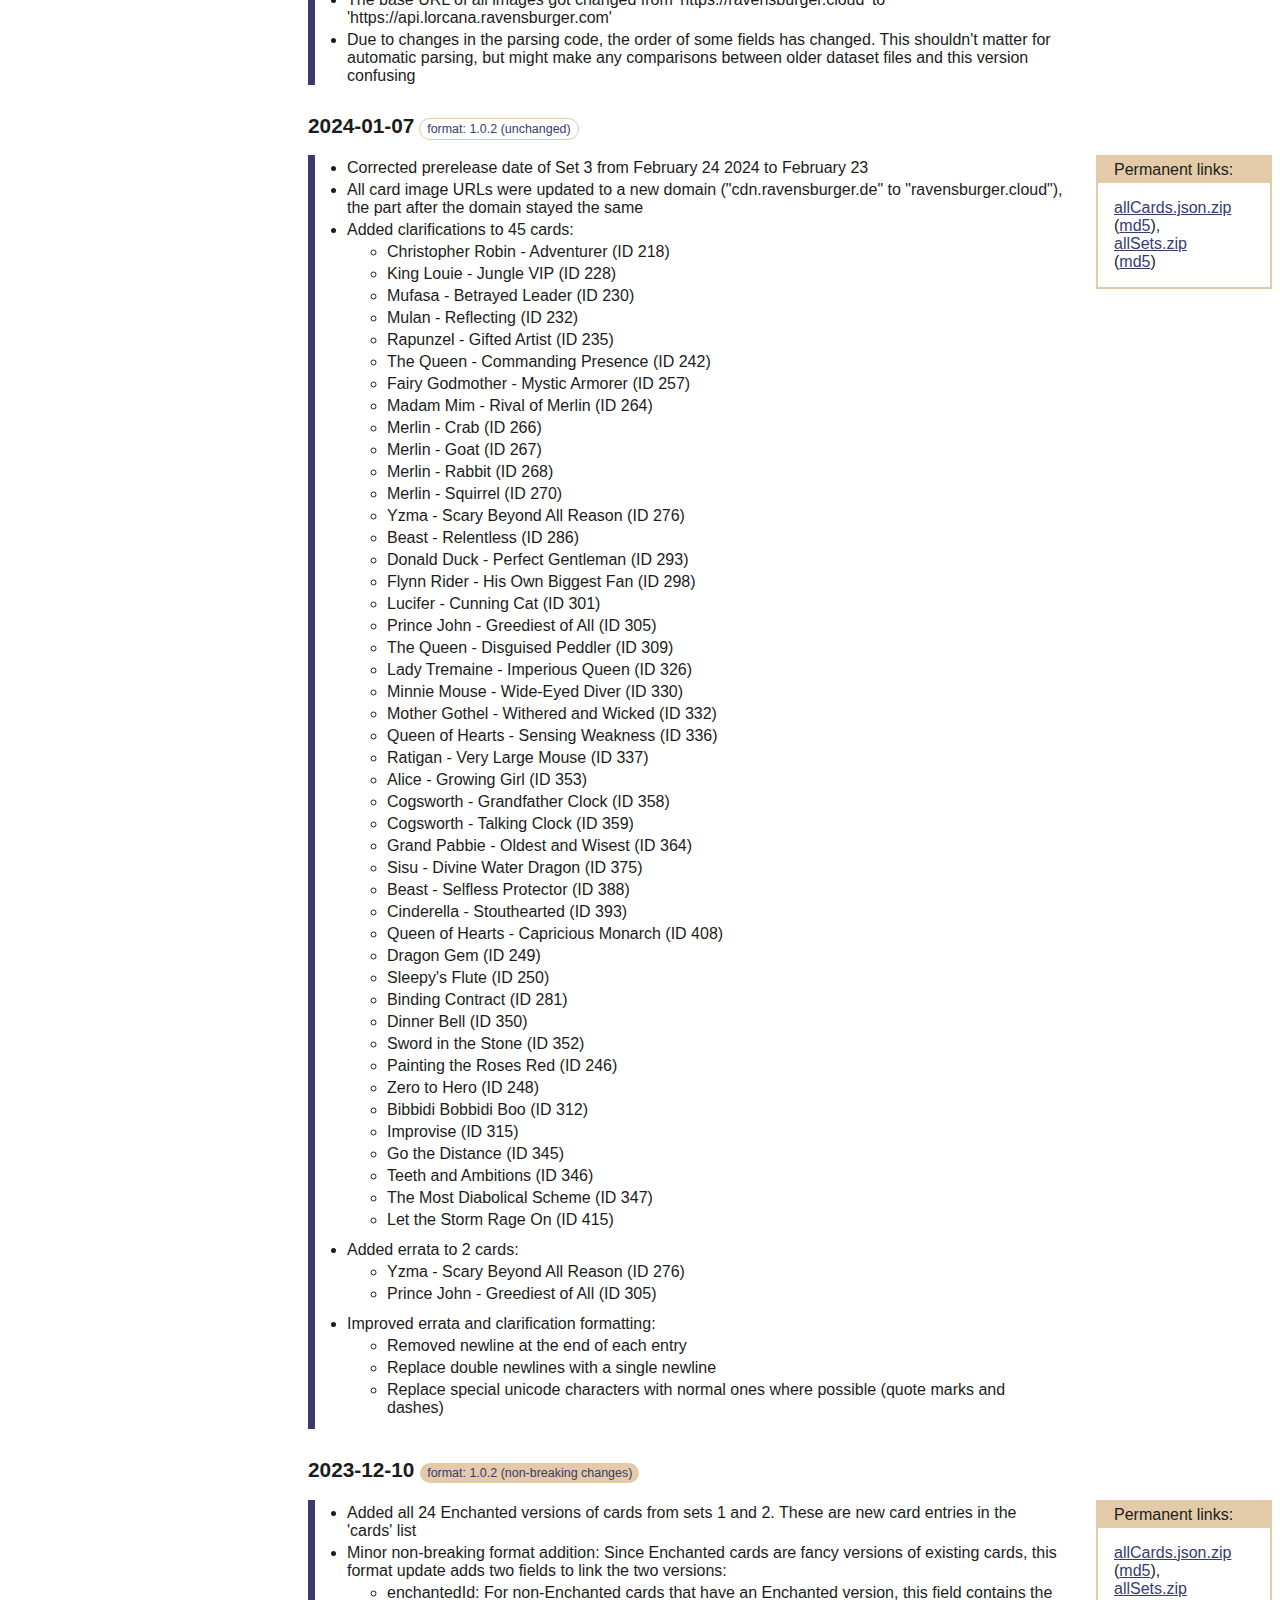
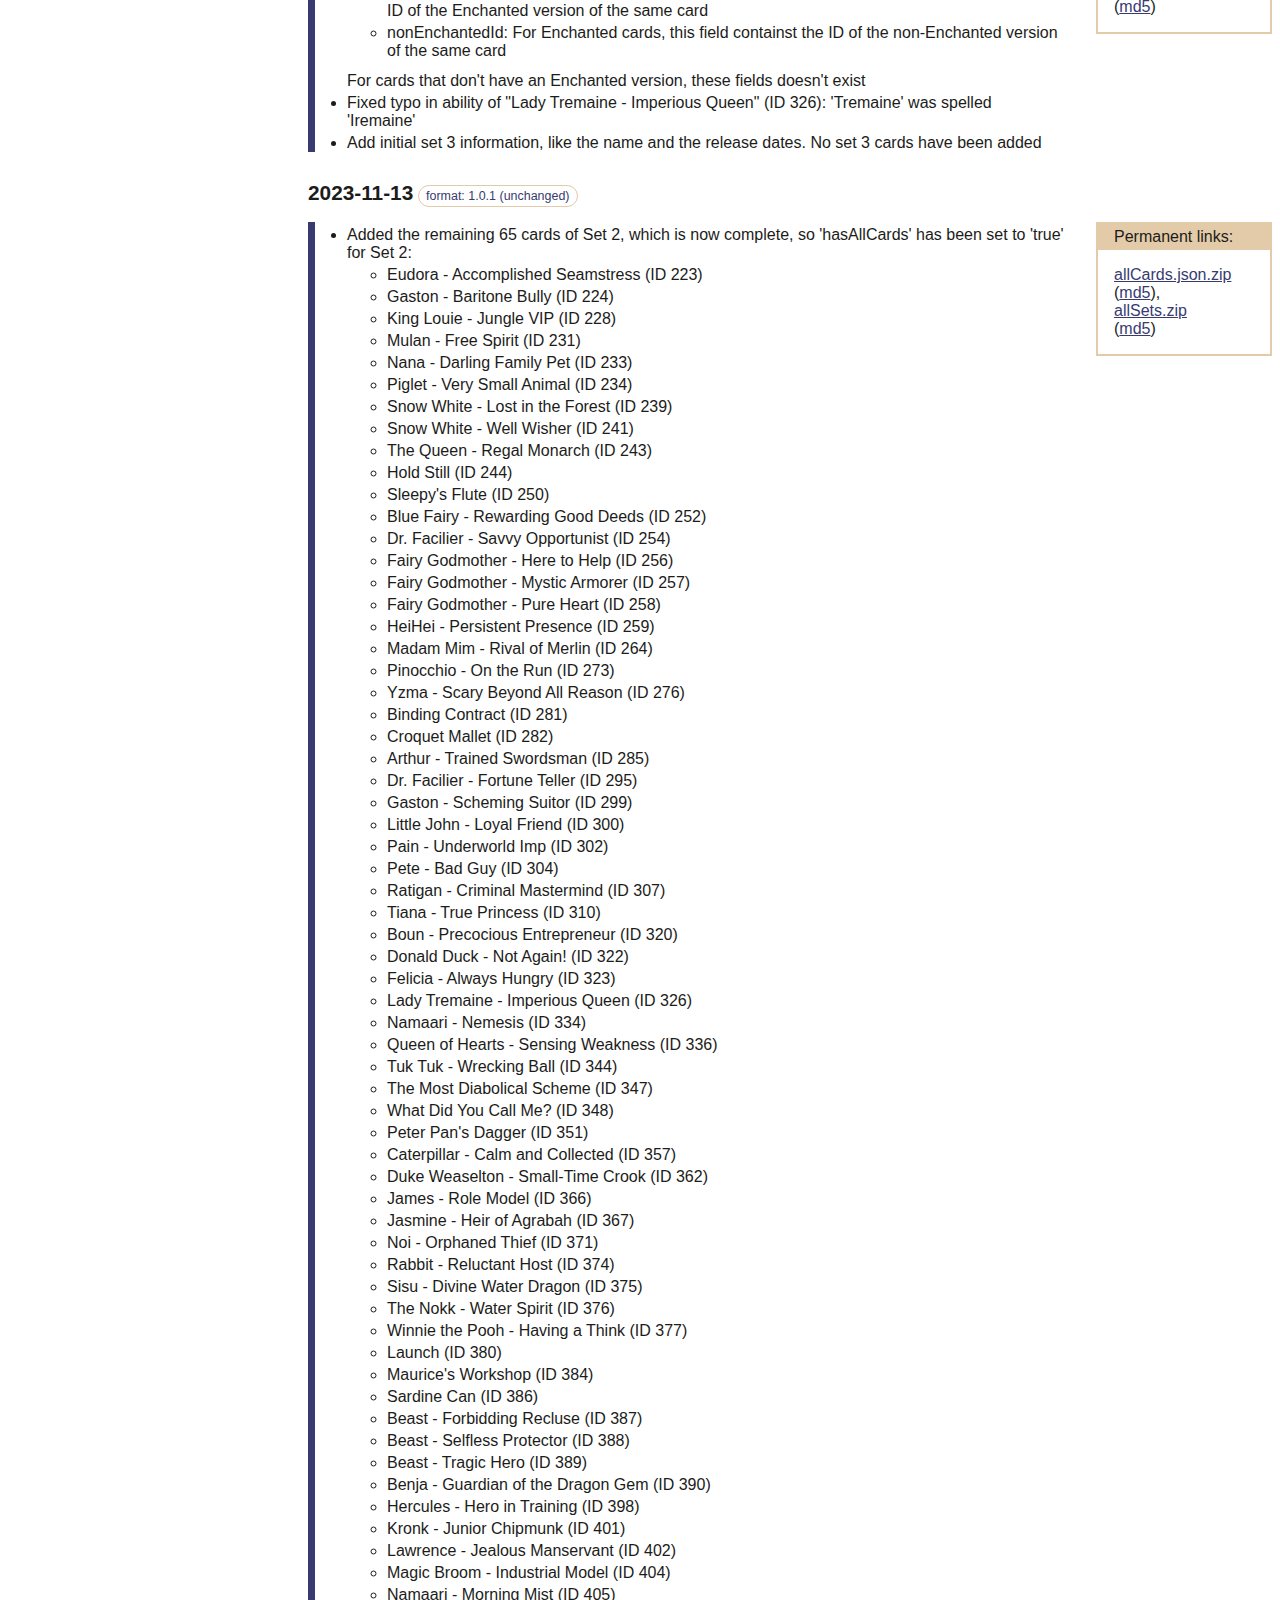
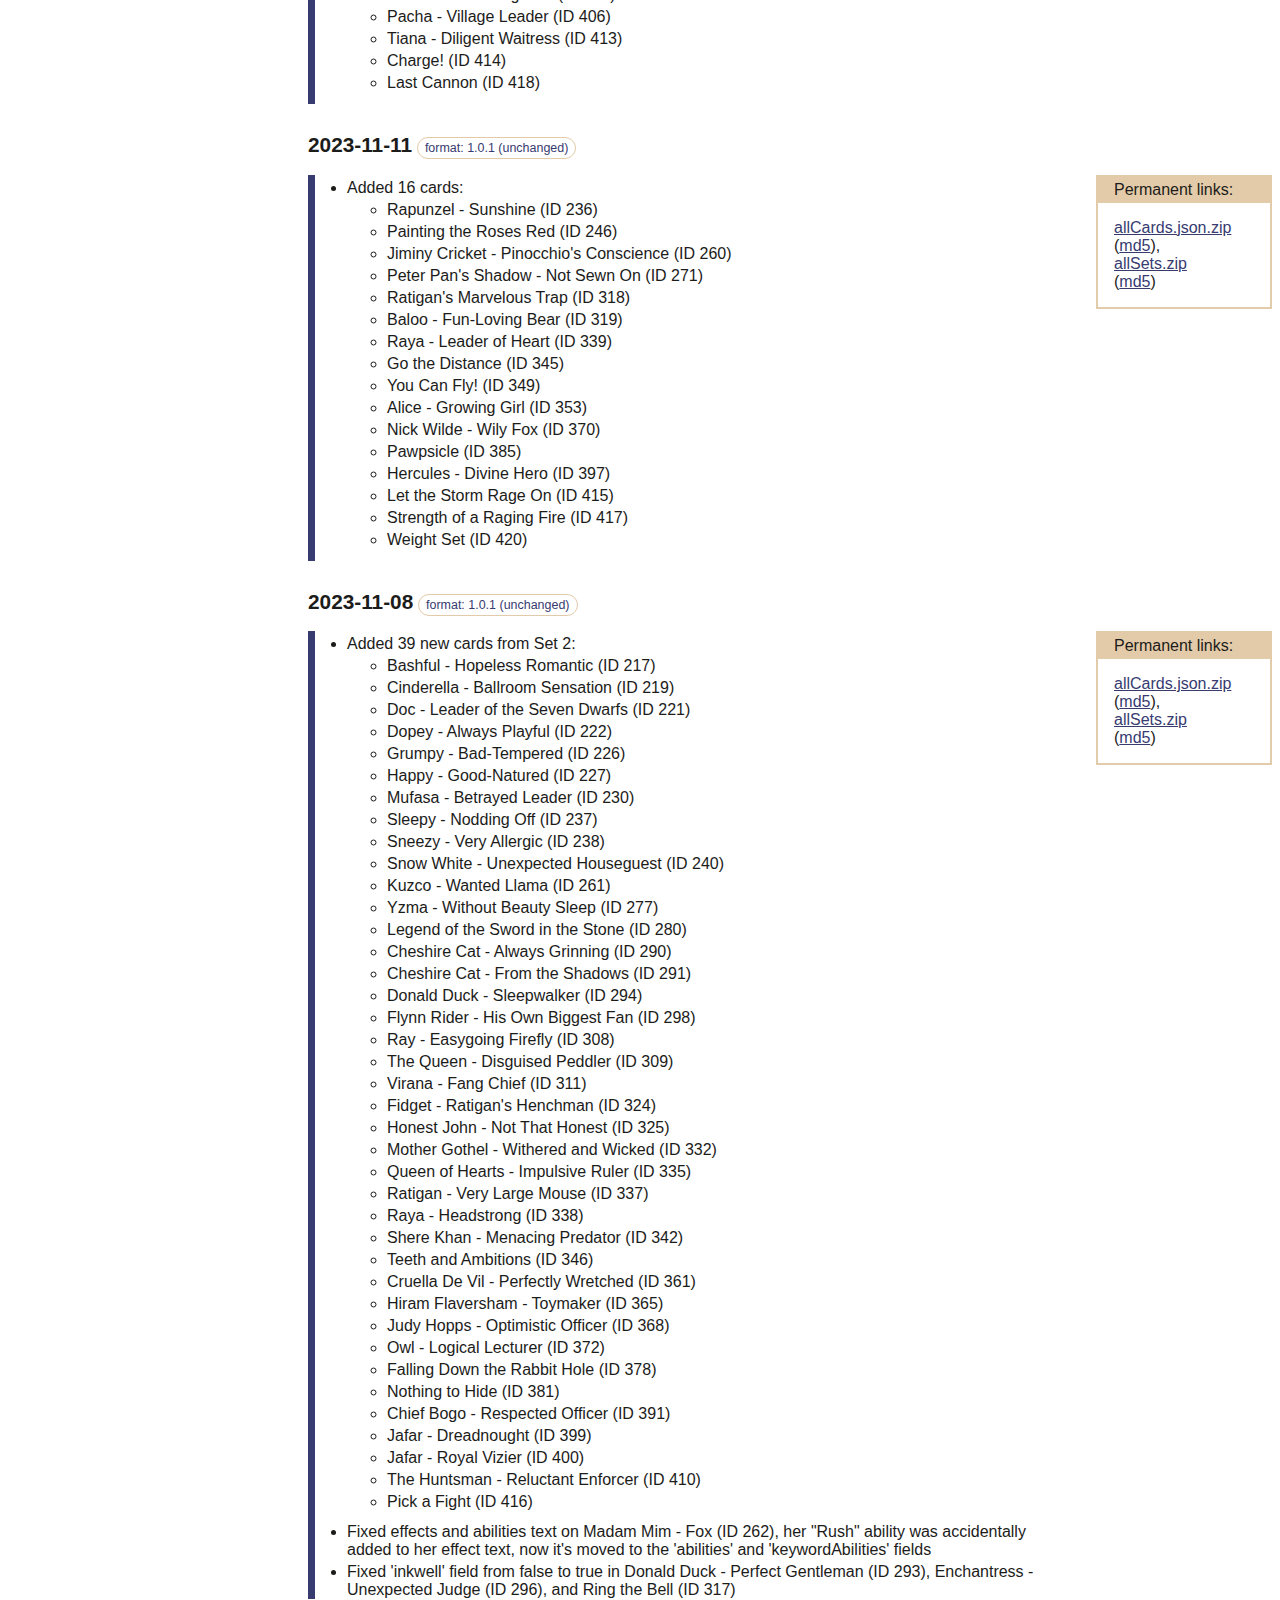
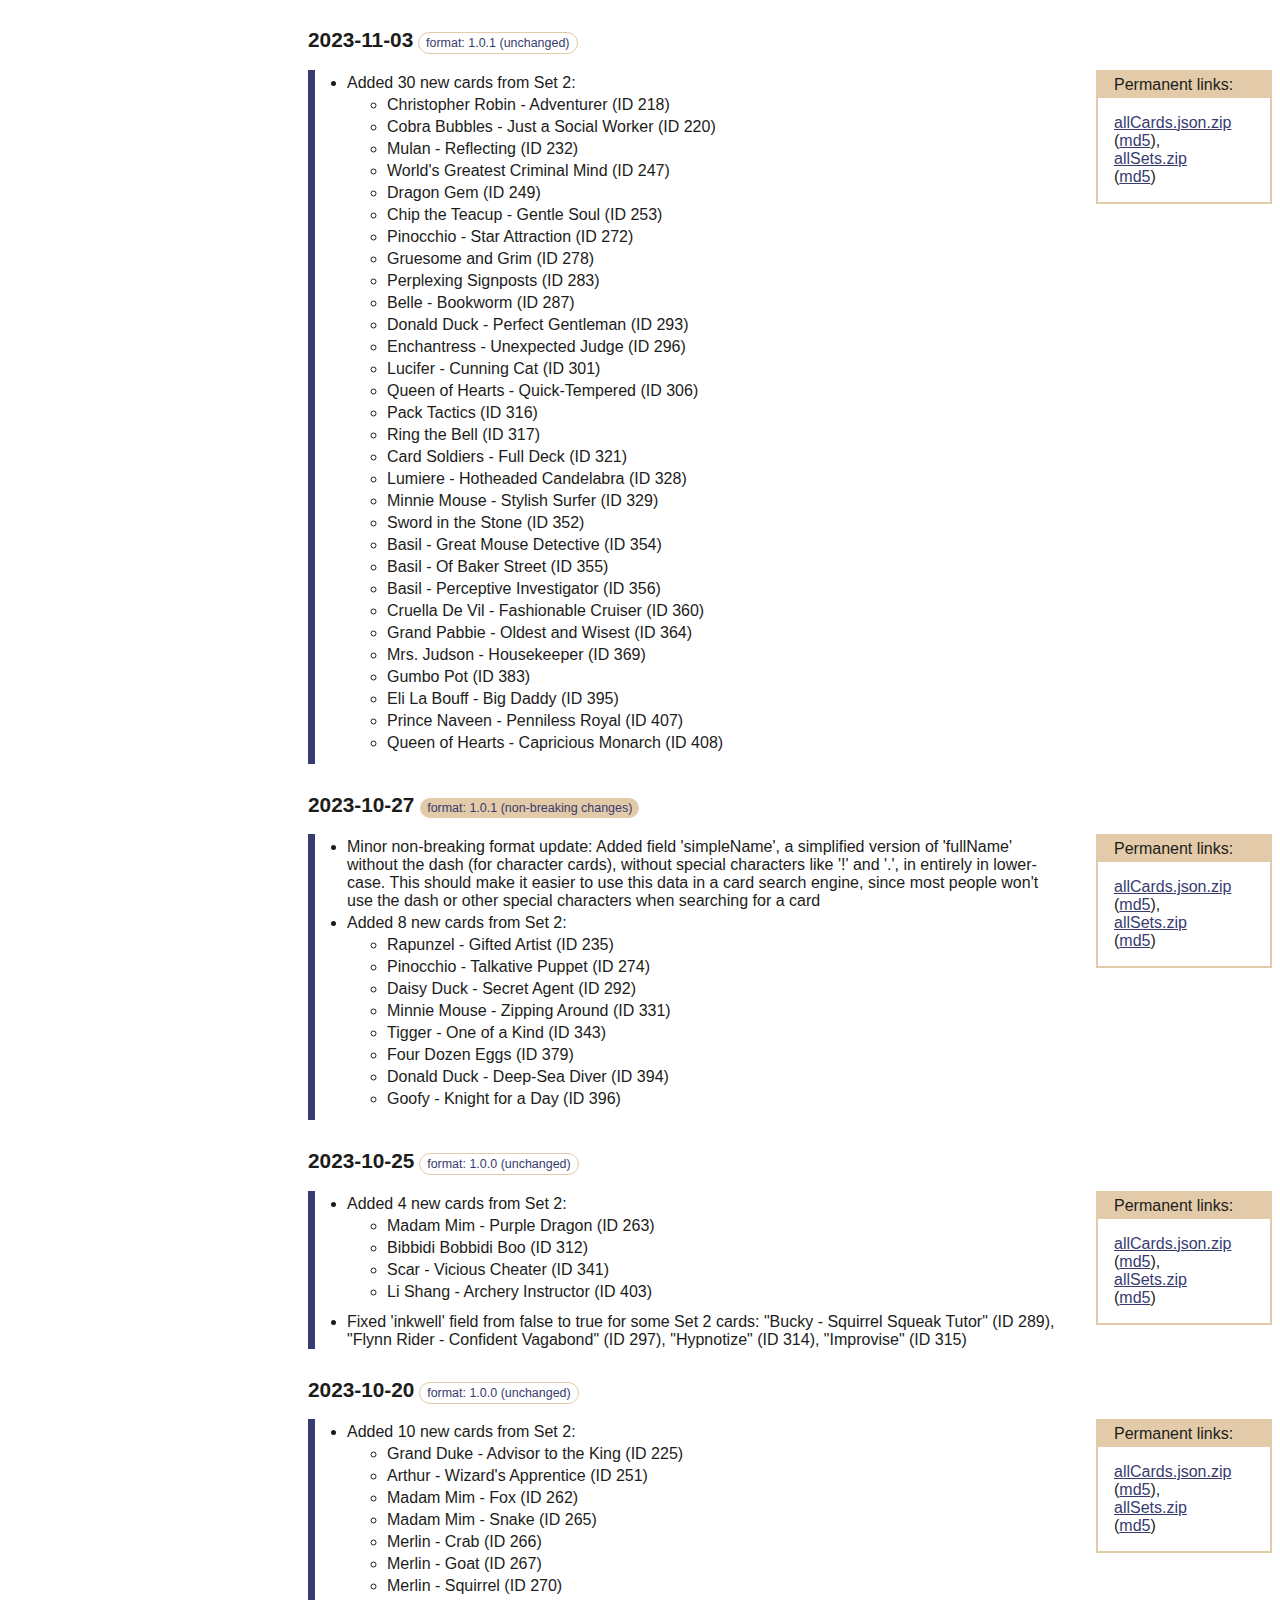
==== commit 2360b009: "Add changelog entries for v2025-04-11-2.1.3-1" ====
--- a/changelog.html
+++ b/changelog.html
@@ -22,6 +22,7 @@
         <i18n>Versions:</i18n>
     </p>
     <ul id="versions-toc">
+        <li><a href="#v2025-04-11-2.1.3-1">2025-04-11-2.1.3-1</a></li>
         <li><a href="#v2025-03-30-2.1.2-1">2025-03-30-2.1.2-1</a></li>
         <li><a href="#v2025-02-28-2.1.1-1">2025-02-28-2.1.1-1</a></li>
         <li><a href="#v2025-01-15-2.1.0-1">2025-01-15-2.1.0-1</a></li>
@@ -74,6 +75,30 @@
 <article id="main">
     <section>
         <h1>LorcanaJSON English Changelog</h1>
+        
+        <h2 id="v2025-04-11-2.1.3-1">2025-04-11 <span class="format nonbreaking">2.1.3</span></h2>
+        <div class="version">
+            <ul>
+                <li>Add field <code class="field">bannedSince</code> to handle the recent card bans. If this field exists, the card is banned in Constructed. The value is set to the date when the ban went into effect. Currently only two cards have this field:
+                    <ul>
+                        <li><code class="card-name">Hiram Flaversham - Toymaker</code> (ID 365)</li>
+                        <li><code class="card-name">Fortisphere</code> (ID 891)</li>
+                    </ul>
+                </li>
+                <li>Added set info for "Illumineer's Quest: Palace Heist"</li>
+            </ul>
+            <aside class="links">
+                <header>
+                    <i18n>Permanent links:</i18n>
+                </header>
+                <a class="download" href="files/2025-04-11-2.1.3-1/en/allCards.json.zip">allCards.json.zip</a>
+                (<a class="md5" href="files/2025-04-11-2.1.3-1/en/allCards.json.zip.md5">md5</a>),
+                <a class="download" href="files/2025-04-11-2.1.3-1/en/sets/allSets.zip">allSets.zip</a>
+                (<a class="md5" href="files/2025-04-11-2.1.3-1/en/sets/allSets.zip.md5">md5</a>),
+                <a class="download" href="files/2025-04-11-2.1.3-1/en/decks/allDecks.zip">allDecks.zip</a>
+                (<a class="md5" href="files/2025-04-11-2.1.3-1/en/decks/allDecks.zip.md5">md5</a>)
+            </aside>
+        </div>
         
         <h2 id="v2025-03-30-2.1.2-1">2025-03-30 <span class="format nonbreaking">2.1.2</span></h2>
         <div class="version">
--- a/styles.css
+++ b/styles.css
@@ -23,15 +23,18 @@
 html, body {
     width: 100%;
     height: 100%;
-    padding: 0;
-    margin: 0;
+    margin: 0 0 2em;
     font-family: sans-serif;
     color: var(--lorcana-kelp);
 }
 
+p {
+	margin: 0.5em;
+}
+
 ul {
-    margin-top: 16px;
-    margin-bottom: 16px;
+    margin-top: 0.25em;
+    margin-bottom: 12px;
 }
 
 a, a:visited, a:active {
@@ -172,13 +175,16 @@
 
 /*********************** MAIN ****************************/
 #main {
-    padding: 0 2em;
+    padding: 0 0.5em 1em;
 }
 
 #main h1 {
     font-size: 1.5em;
     border-bottom: 2px solid var(--title-underline-color);
     color: var(--title-color);
+    padding: 0;
+    margin: 0;
+    margin-top: 1em;
 }
 
 #main h2 {
@@ -186,7 +192,7 @@
 }
 
 #main li {
-    margin-top: 0.5em;
+    margin-top: 0.25em;
 }
 
 table {
